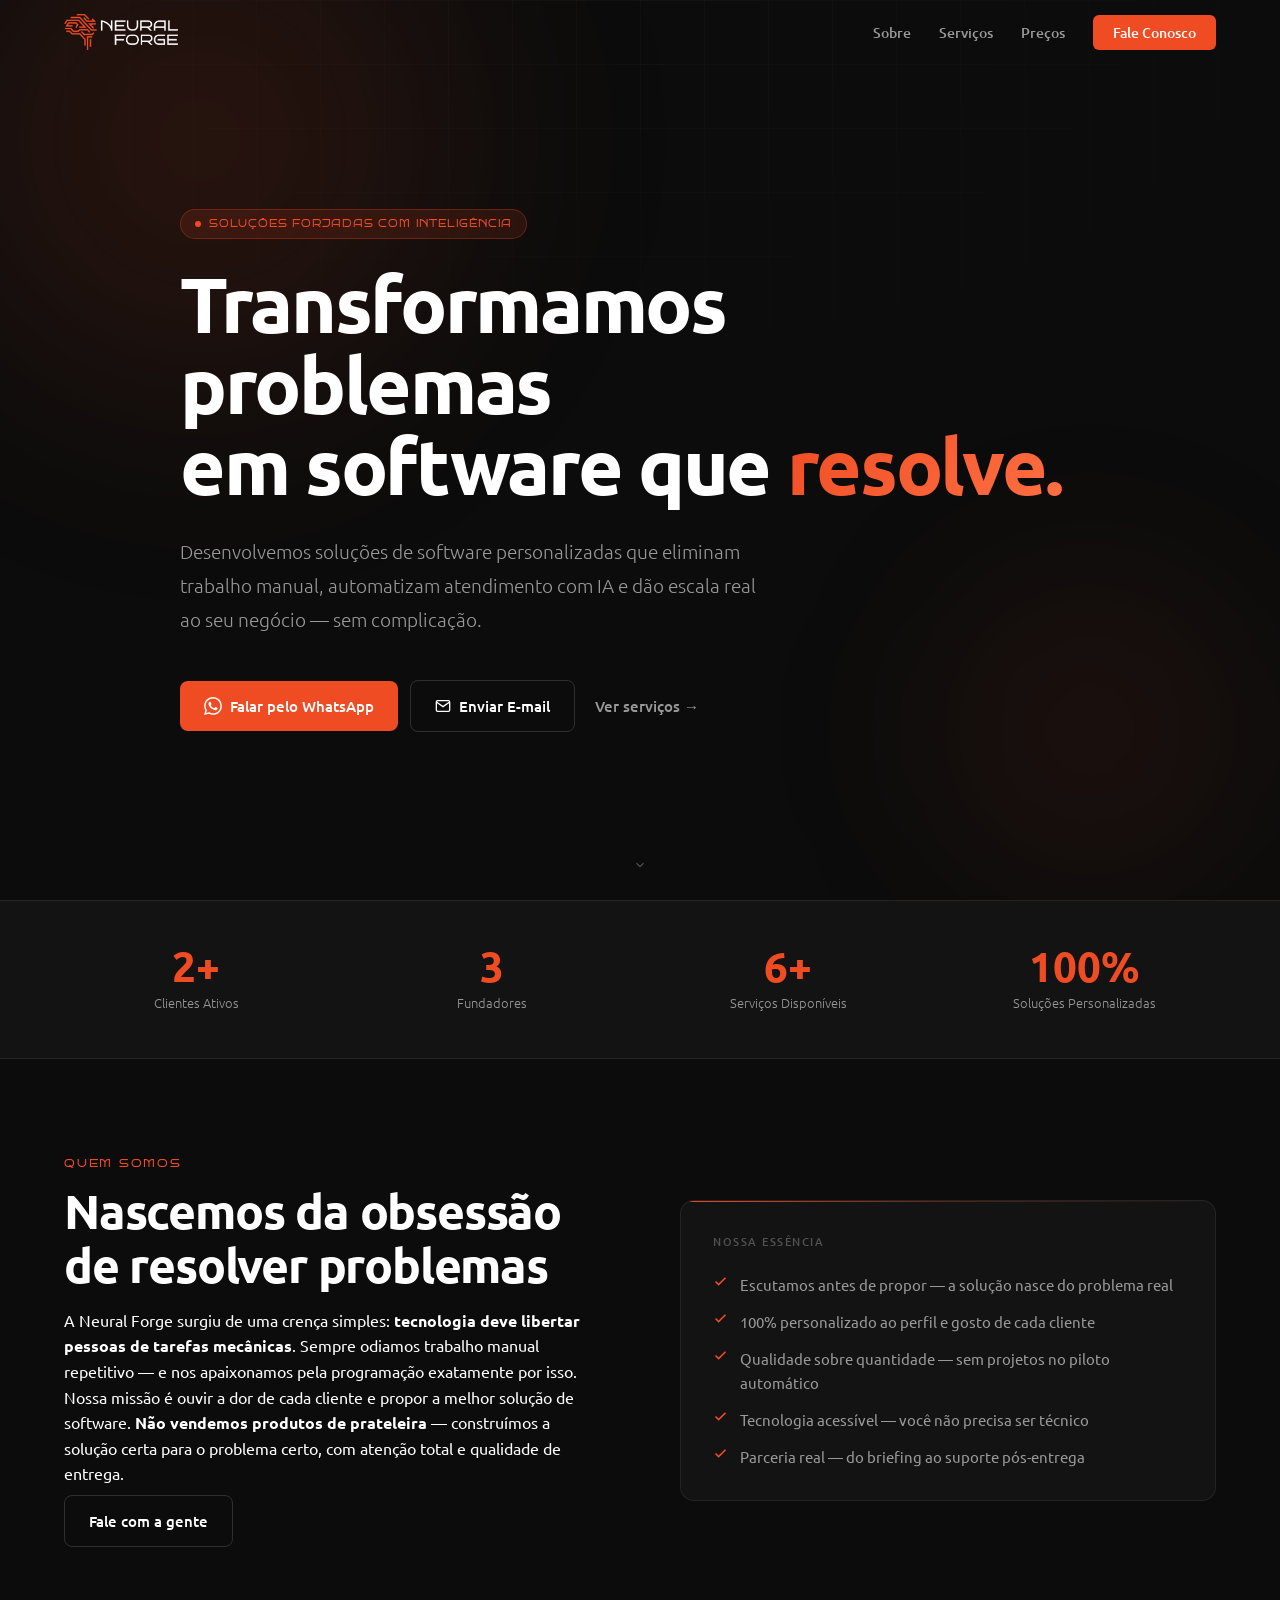
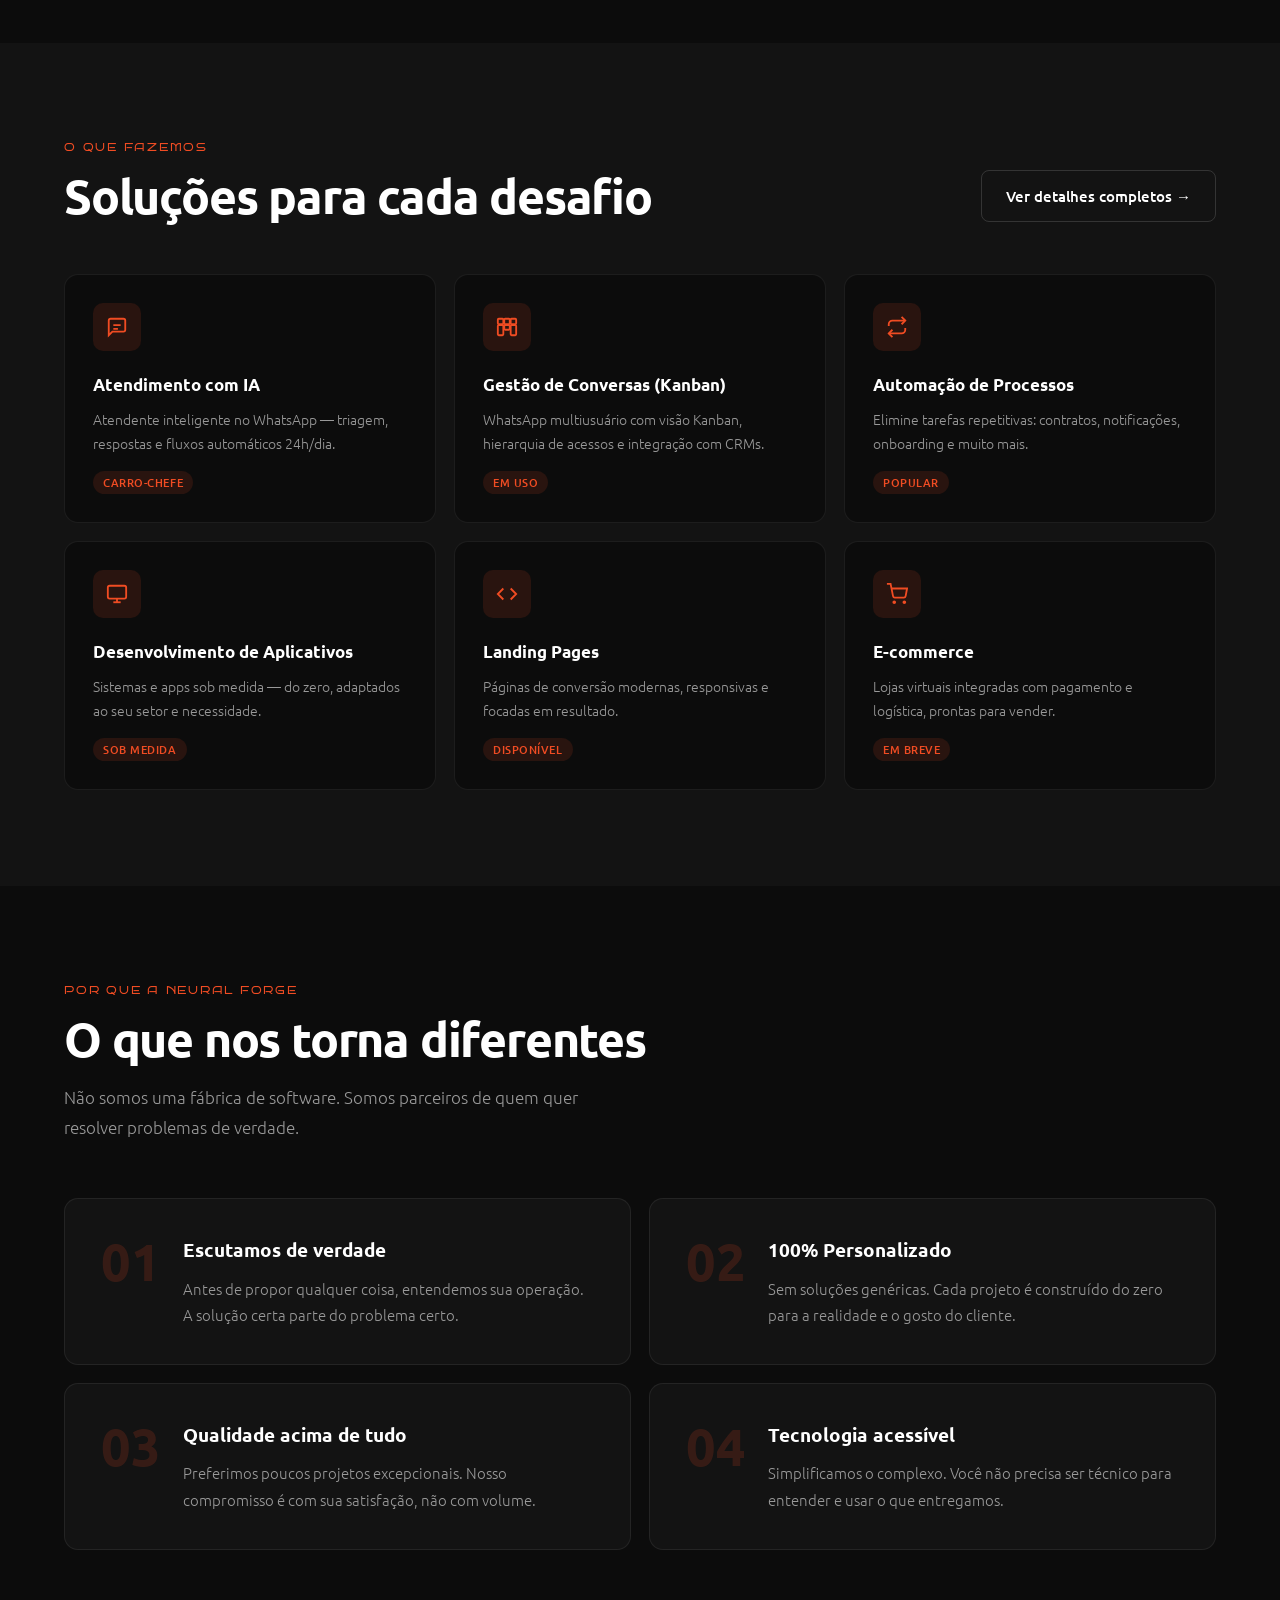
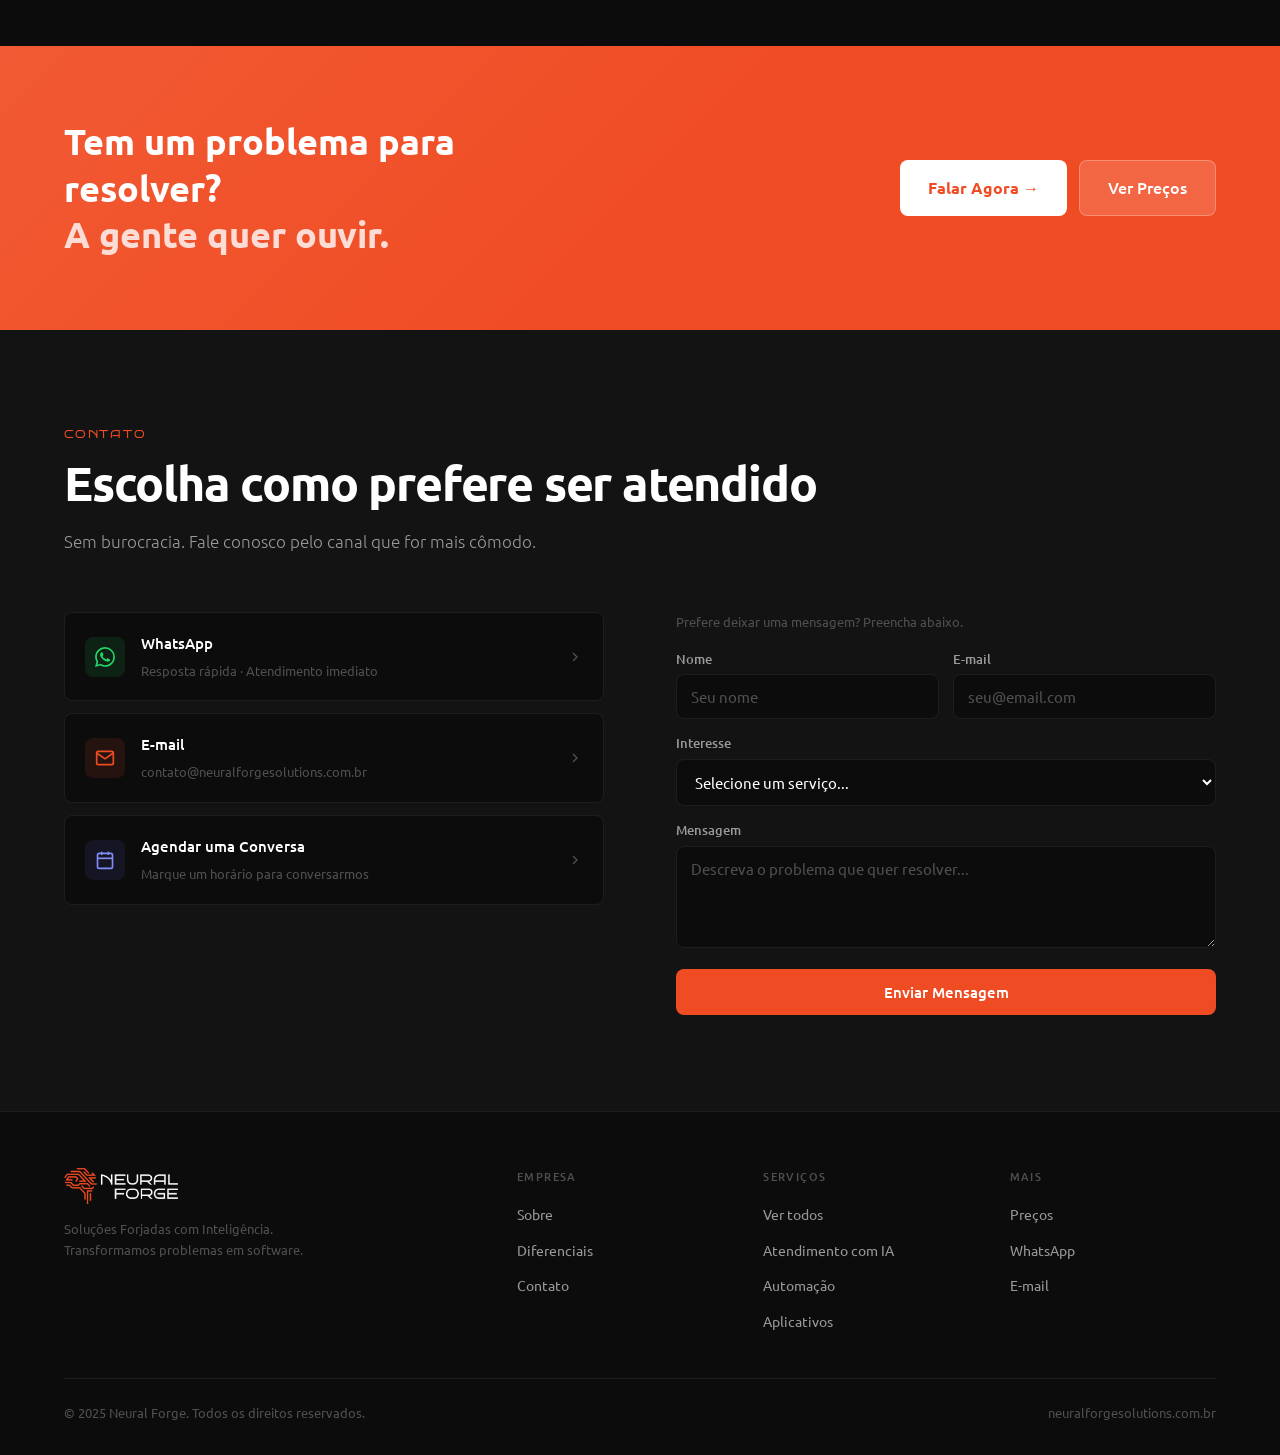
==== index.html @ 7378643d "feat: favicon, WhatsApp e BrunoAce font - Favicon com logo laranja em todas as 3 páginas - Número Wh" ====
<!DOCTYPE html>
<html lang="pt-BR">
<head>
  <meta charset="UTF-8" />
  <meta name="viewport" content="width=device-width, initial-scale=1.0" />
  <title>Neural Forge — Soluções Forjadas com Inteligência</title>
  <meta name="description" content="Automatize processos, implante atendimento com IA e escale seu negócio com soluções de software 100% personalizadas. Neural Forge — Soluções Forjadas com Inteligência." />
  <link rel="icon" type="image/png" href="assets/logos/logo-dark.png" />
  <link rel="stylesheet" href="assets/css/main.css" />
  <style>
    /* ── HERO ─────────────────────────────── */
    .hero { min-height: 100vh; display: flex; align-items: center; position: relative; overflow: hidden; padding: 120px 0 80px; }
    .hero-orb { position: absolute; border-radius: 50%; pointer-events: none; }
    .hero-orb-1 { width: 800px; height: 800px; background: radial-gradient(circle, rgba(240,76,35,.16) 0%, transparent 65%); filter: blur(90px); top: -260px; left: -200px; animation: orb1 24s ease-in-out infinite; }
    .hero-orb-2 { width: 500px; height: 500px; background: radial-gradient(circle, rgba(240,76,35,.10) 0%, transparent 65%); filter: blur(80px); bottom: -80px; right: -60px; animation: orb2 30s ease-in-out infinite; }
    @keyframes orb1 { 0%,100%{transform:translate(0,0)} 40%{transform:translate(80px,60px)} 70%{transform:translate(-40px,80px)} }
    @keyframes orb2 { 0%,100%{transform:translate(0,0)} 35%{transform:translate(-60px,-50px)} 70%{transform:translate(50px,-70px)} }
    .hero-grid { position: absolute; inset: 0; pointer-events: none; background-image: linear-gradient(rgba(255,255,255,.022) 1px,transparent 1px), linear-gradient(90deg,rgba(255,255,255,.022) 1px,transparent 1px); background-size: 64px 64px; mask-image: radial-gradient(ellipse 90% 70% at 50% 0%, black 5%, transparent 70%); -webkit-mask-image: radial-gradient(ellipse 90% 70% at 50% 0%, black 5%, transparent 70%); }
    .hero-content { position: relative; z-index: 2; max-width: 920px; }
    .hero h1 { font-size: clamp(42px, 6.5vw, 78px); font-weight: 700; line-height: 1.04; letter-spacing: -.03em; margin: 24px 0 28px; }
    .hero-sub { font-size: clamp(16px, 1.8vw, 19px); color: var(--text-2); font-weight: 300; max-width: 600px; line-height: 1.8; margin-bottom: 44px; }
    .hero-ctas { display: flex; flex-wrap: wrap; gap: 12px; align-items: center; }
    /* Word rotator */
    .word-rotator { display: inline-block; position: relative; }
    #wordEl { transition: opacity .25s, transform .25s; display: inline; }
    .hero-scroll { position: absolute; bottom: 28px; left: 50%; transform: translateX(-50%); color: var(--text-3); font-size: 10px; letter-spacing: .12em; display: flex; flex-direction: column; align-items: center; gap: 6px; animation: bob 2.5s ease-in-out infinite; }
    @keyframes bob { 0%,100%{transform:translateX(-50%) translateY(0)} 50%{transform:translateX(-50%) translateY(-8px)} }

    /* ── STATS ─────────────────────────────── */
    .stats-bar { border-top: 1px solid var(--border); border-bottom: 1px solid var(--border); padding: 44px 0; background: var(--bg-card); }
    .stats-grid { display: grid; grid-template-columns: repeat(4,1fr); text-align: center; gap: 32px; }
    .stat-val { font-size: 42px; font-weight: 700; color: var(--orange); line-height: 1; }
    .stat-lbl { font-size: 13px; color: var(--text-2); font-weight: 300; margin-top: 6px; }
    @media(max-width:768px){ .stats-grid{ grid-template-columns:repeat(2,1fr); gap:24px; } }

    /* ── ABOUT ─────────────────────────────── */
    .about { padding: 96px 0; background: var(--bg); }
    .about-grid { display: grid; grid-template-columns: 1fr 1fr; gap: 80px; align-items: center; }
    .about-text p { color: var(--text-2); font-weight: 300; line-height: 1.85; margin-bottom: 18px; font-size: 16px; }
    .about-text p strong { color: var(--text); font-weight: 500; }
    .val-card { background: var(--bg-card); border: 1px solid var(--border); border-radius: var(--r); padding: 32px; position: relative; overflow: hidden; }
    .val-card::before { content:''; position:absolute; top:0; left:0; right:0; height:1px; background: linear-gradient(90deg, var(--orange), rgba(240,76,35,.3), transparent); }
    .val-card-lbl { font-size:11px; color:var(--text-3); text-transform:uppercase; letter-spacing:.14em; margin-bottom:22px; font-weight:500; }
    .val-list { list-style:none; display:flex; flex-direction:column; gap:14px; }
    .val-list li { display:flex; align-items:flex-start; gap:12px; font-size:15px; color:var(--text-2); line-height:1.55; }
    .val-check { color:var(--orange); flex-shrink:0; margin-top:1px; }
    @media(max-width:768px){ .about-grid{ grid-template-columns:1fr; gap:44px; } }

    /* ── SERVICES TEASER ───────────────────── */
    .services { padding: 96px 0; background: var(--bg-card); }
    .services-head { display:flex; justify-content:space-between; align-items:flex-end; margin-bottom:52px; flex-wrap:wrap; gap:16px; }
    .services-grid { display: grid; grid-template-columns: repeat(3,1fr); gap: 18px; }
    .s-card { background: var(--bg); border: 1px solid var(--border); border-radius: var(--r); padding: 28px; transition: transform .3s cubic-bezier(.16,1,.3,1), box-shadow .3s, border-color .3s; }
    .s-card:hover { transform: translateY(-5px); box-shadow: 0 0 0 1px var(--orange-border), 0 24px 48px rgba(0,0,0,.5), 0 0 60px var(--orange-glow); border-color: var(--orange-border); }
    .s-icon { width: 48px; height: 48px; border-radius: 10px; background: var(--orange-dim); display: flex; align-items: center; justify-content: center; margin-bottom: 20px; color: var(--orange); }
    .s-card h3 { font-size: 17px; font-weight: 700; margin-bottom: 8px; }
    .s-card p  { font-size: 14px; color: var(--text-2); line-height: 1.72; font-weight: 300; }
    .s-tag { display:inline-block; margin-top:16px; font-size:11px; font-weight:500; color:var(--orange); background:var(--orange-dim); padding:3px 10px; border-radius:100px; letter-spacing:.05em; }
    @media(max-width:1024px){ .services-grid{ grid-template-columns:repeat(2,1fr); } }
    @media(max-width:768px){ .services-grid{ grid-template-columns:1fr; } .services-head{ flex-direction:column; align-items:flex-start; } }

    /* ── DIFERENCIAIS ──────────────────────── */
    .dif { padding: 96px 0; background: var(--bg); }
    .dif-grid { display: grid; grid-template-columns: repeat(2,1fr); gap: 18px; }
    .dif-card { background: var(--bg-card); border: 1px solid var(--border); border-radius: var(--r); padding: 36px; display: flex; gap: 22px; transition: border-color .25s, box-shadow .25s; }
    .dif-card:hover { border-color: var(--orange-border); box-shadow: 0 0 40px var(--orange-glow); }
    .dif-num { font-size: 52px; font-weight: 700; color: rgba(240,76,35,.16); line-height: 1; flex-shrink: 0; min-width: 58px; }
    .dif-body h3 { font-size: 19px; font-weight: 700; margin-bottom: 10px; }
    .dif-body p  { font-size: 15px; color: var(--text-2); font-weight: 300; line-height: 1.75; }
    @media(max-width:768px){ .dif-grid{ grid-template-columns:1fr; } }

    /* ── CONTACT ───────────────────────────── */
    .contact { padding: 96px 0; background: var(--bg-card); }
    .contact-grid { display: grid; grid-template-columns: 1fr 1fr; gap: 72px; }
    .c-opts { display: flex; flex-direction: column; gap: 12px; }
    .c-opt { display:flex; align-items:center; gap:16px; background:var(--bg); border:1px solid var(--border); border-radius:var(--r-sm); padding:18px 20px; text-decoration:none; color:var(--text); transition:border-color .2s, transform .2s, box-shadow .2s; }
    .c-opt:hover { border-color:var(--orange-border); transform:translateX(4px); box-shadow:0 0 24px var(--orange-glow); }
    .c-opt-icon { width:40px; height:40px; border-radius:8px; display:flex; align-items:center; justify-content:center; flex-shrink:0; }
    .c-opt-text { flex:1; }
    .c-opt-text strong { display:block; font-size:15px; font-weight:500; margin-bottom:2px; }
    .c-opt-text span { font-size:13px; color:var(--text-3); }
    .c-opt-arr { color:var(--text-3); transition:color .2s; }
    .c-opt:hover .c-opt-arr { color:var(--orange); }
    .c-form { display:flex; flex-direction:column; gap:14px; }
    .c-form label { font-size:13px; font-weight:500; color:var(--text-2); display:block; margin-bottom:5px; }
    .c-form input,.c-form select,.c-form textarea { width:100%; background:var(--bg); border:1px solid var(--border); border-radius:var(--r-sm); padding:12px 14px; font-family:'Ubuntu',Arial,sans-serif; font-size:15px; color:var(--text); outline:none; transition:border-color .2s; resize:vertical; }
    .c-form input:focus,.c-form select:focus,.c-form textarea:focus { border-color:var(--orange); }
    .c-form input::placeholder,.c-form textarea::placeholder { color:var(--text-3); }
    .c-form select option { background:var(--bg-card); }
    .c-form-row { display:grid; grid-template-columns:1fr 1fr; gap:14px; }
    .form-note { font-size:13px; color:var(--text-3); margin-bottom:16px; }
    @media(max-width:768px){ .contact-grid{ grid-template-columns:1fr; gap:44px; } .c-form-row{ grid-template-columns:1fr; } }
    @media(max-width:520px){ .hero-ctas{ flex-direction:column; align-items:stretch; } .btn{ justify-content:center; } }
  </style>
</head>
<body>

<!-- ── NAVBAR ── -->
<nav class="nav" id="nav">
  <div class="wrap">
    <div class="nav-inner">
      <a href="index.html" class="logo">
        <img src="assets/logos/logo-dark.png" alt="Neural Forge" height="36">
      </a>
      <ul class="nav-links" id="navLinks">
        <li><a href="#sobre">Sobre</a></li>
        <li><a href="#servicos">Serviços</a></li>
        <li><a href="precos.html">Preços</a></li>
        <li><a href="#contato" class="nav-cta">Fale Conosco</a></li>
      </ul>
      <button class="hamburger" id="hamburger" aria-label="Menu">
        <svg width="22" height="22" fill="none" stroke="currentColor" stroke-width="2" stroke-linecap="round"><line x1="3" y1="6" x2="19" y2="6"/><line x1="3" y1="11" x2="19" y2="11"/><line x1="3" y1="16" x2="19" y2="16"/></svg>
      </button>
    </div>
  </div>
</nav>

<!-- ── HERO ── -->
<section class="hero" id="inicio">
  <div class="hero-orb hero-orb-1" aria-hidden="true"></div>
  <div class="hero-orb hero-orb-2" aria-hidden="true"></div>
  <div class="hero-grid" aria-hidden="true"></div>
  <div class="wrap">
    <div class="hero-content">
      <div class="badge fi"><span class="badge-dot"></span>Soluções Forjadas com Inteligência</div>
      <h1 class="fi d1">
        Transformamos problemas<br>
        em software que <span class="grad" id="wordEl">resolve.</span>
      </h1>
      <p class="hero-sub fi d2">
        Desenvolvemos soluções de software personalizadas que eliminam trabalho manual, automatizam atendimento com IA e dão escala real ao seu negócio — sem complicação.
      </p>
      <div class="hero-ctas fi d3">
        <a href="https://wa.me/5571993866628" class="btn btn-primary">
          <svg width="18" height="18" viewBox="0 0 24 24" fill="currentColor" aria-hidden="true"><path d="M17.472 14.382c-.297-.149-1.758-.867-2.03-.967-.273-.099-.471-.148-.67.15-.197.297-.767.966-.94 1.164-.173.199-.347.223-.644.075-.297-.15-1.255-.463-2.39-1.475-.883-.788-1.48-1.761-1.653-2.059-.173-.297-.018-.458.13-.606.134-.133.298-.347.446-.52.149-.174.198-.298.298-.497.099-.198.05-.371-.025-.52-.075-.149-.669-1.612-.916-2.207-.242-.579-.487-.5-.669-.51-.173-.008-.371-.01-.57-.01-.198 0-.52.074-.792.372-.272.297-1.04 1.016-1.04 2.479 0 1.462 1.065 2.875 1.213 3.074.149.198 2.096 3.2 5.077 4.487.709.306 1.262.489 1.694.625.712.227 1.36.195 1.871.118.571-.085 1.758-.719 2.006-1.413.248-.694.248-1.289.173-1.413-.074-.124-.272-.198-.57-.347m-5.421 7.403h-.004a9.87 9.87 0 01-5.031-1.378l-.361-.214-3.741.982.998-3.648-.235-.374a9.86 9.86 0 01-1.51-5.26c.001-5.45 4.436-9.884 9.888-9.884 2.64 0 5.122 1.03 6.988 2.898a9.825 9.825 0 012.893 6.994c-.003 5.45-4.437 9.884-9.885 9.884m8.413-18.297A11.815 11.815 0 0012.05 0C5.495 0 .16 5.335.157 11.892c0 2.096.547 4.142 1.588 5.945L.057 24l6.305-1.654a11.882 11.882 0 005.683 1.448h.005c6.554 0 11.89-5.335 11.893-11.893a11.821 11.821 0 00-3.48-8.413z"/></svg>
          Falar pelo WhatsApp
        </a>
        <a href="mailto:contato@neuralforgesolutions.com.br" class="btn btn-outline">
          <svg width="16" height="16" viewBox="0 0 24 24" fill="none" stroke="currentColor" stroke-width="2"><path d="M4 4h16c1.1 0 2 .9 2 2v12c0 1.1-.9 2-2 2H4c-1.1 0-2-.9-2-2V6c0-1.1.9-2 2-2z"/><polyline points="22,6 12,13 2,6"/></svg>
          Enviar E-mail
        </a>
        <a href="servicos.html" class="btn btn-ghost">Ver serviços →</a>
      </div>
    </div>
  </div>
  <div class="hero-scroll" aria-hidden="true">
    <svg width="14" height="14" fill="none" stroke="currentColor" stroke-width="2" viewBox="0 0 24 24"><polyline points="6 9 12 15 18 9"/></svg>
  </div>
</section>

<!-- ── STATS ── -->
<div class="stats-bar">
  <div class="wrap">
    <div class="stats-grid">
      <div class="fi"><div class="stat-val" data-target="2" data-suffix="+">0+</div><div class="stat-lbl">Clientes Ativos</div></div>
      <div class="fi d1"><div class="stat-val" data-target="3">0</div><div class="stat-lbl">Fundadores</div></div>
      <div class="fi d2"><div class="stat-val" data-target="6" data-suffix="+">0+</div><div class="stat-lbl">Serviços Disponíveis</div></div>
      <div class="fi d3"><div class="stat-val" data-target="100" data-suffix="%">0%</div><div class="stat-lbl">Soluções Personalizadas</div></div>
    </div>
  </div>
</div>

<!-- ── ABOUT ── -->
<section class="about" id="sobre">
  <div class="wrap">
    <div class="about-grid">
      <div class="fi">
        <div class="sec-label">Quem Somos</div>
        <h2 class="sec-title">Nascemos da obsessão<br>de resolver problemas</h2>
        <p>A Neural Forge surgiu de uma crença simples: <strong>tecnologia deve libertar pessoas de tarefas mecânicas</strong>. Sempre odiamos trabalho manual repetitivo — e nos apaixonamos pela programação exatamente por isso.</p>
        <p>Nossa missão é ouvir a dor de cada cliente e propor a melhor solução de software. <strong>Não vendemos produtos de prateleira</strong> — construímos a solução certa para o problema certo, com atenção total e qualidade de entrega.</p>
        <a href="#contato" class="btn btn-outline" style="margin-top:8px;">Fale com a gente</a>
      </div>
      <div class="fi d2">
        <div class="val-card">
          <div class="val-card-lbl">Nossa Essência</div>
          <ul class="val-list">
            <li><svg class="val-check" width="15" height="15" viewBox="0 0 24 24" fill="none" stroke="currentColor" stroke-width="2.5"><polyline points="20 6 9 17 4 12"/></svg>Escutamos antes de propor — a solução nasce do problema real</li>
            <li><svg class="val-check" width="15" height="15" viewBox="0 0 24 24" fill="none" stroke="currentColor" stroke-width="2.5"><polyline points="20 6 9 17 4 12"/></svg>100% personalizado ao perfil e gosto de cada cliente</li>
            <li><svg class="val-check" width="15" height="15" viewBox="0 0 24 24" fill="none" stroke="currentColor" stroke-width="2.5"><polyline points="20 6 9 17 4 12"/></svg>Qualidade sobre quantidade — sem projetos no piloto automático</li>
            <li><svg class="val-check" width="15" height="15" viewBox="0 0 24 24" fill="none" stroke="currentColor" stroke-width="2.5"><polyline points="20 6 9 17 4 12"/></svg>Tecnologia acessível — você não precisa ser técnico</li>
            <li><svg class="val-check" width="15" height="15" viewBox="0 0 24 24" fill="none" stroke="currentColor" stroke-width="2.5"><polyline points="20 6 9 17 4 12"/></svg>Parceria real — do briefing ao suporte pós-entrega</li>
          </ul>
        </div>
      </div>
    </div>
  </div>
</section>

<!-- ── SERVICES TEASER ── -->
<section class="services" id="servicos">
  <div class="wrap">
    <div class="services-head fi">
      <div>
        <div class="sec-label">O Que Fazemos</div>
        <h2 class="sec-title" style="margin-bottom:0">Soluções para cada desafio</h2>
      </div>
      <a href="servicos.html" class="btn btn-outline">Ver detalhes completos →</a>
    </div>
    <div class="services-grid">
      <div class="s-card fi">
        <div class="s-icon"><svg width="22" height="22" viewBox="0 0 24 24" fill="none" stroke="currentColor" stroke-width="2"><path d="M21 15a2 2 0 0 1-2 2H7l-4 4V5a2 2 0 0 1 2-2h14a2 2 0 0 1 2 2z"/><path d="M8 10h8M8 14h5"/></svg></div>
        <h3>Atendimento com IA</h3>
        <p>Atendente inteligente no WhatsApp — triagem, respostas e fluxos automáticos 24h/dia.</p>
        <span class="s-tag">CARRO-CHEFE</span>
      </div>
      <div class="s-card fi d1">
        <div class="s-icon"><svg width="22" height="22" viewBox="0 0 24 24" fill="none" stroke="currentColor" stroke-width="2"><rect x="2" y="3" width="6" height="6" rx="1"/><rect x="9" y="3" width="6" height="6" rx="1"/><rect x="16" y="3" width="6" height="6" rx="1"/><rect x="2" y="10" width="6" height="11" rx="1"/><rect x="9" y="10" width="6" height="5" rx="1"/><rect x="16" y="10" width="6" height="11" rx="1"/></svg></div>
        <h3>Gestão de Conversas (Kanban)</h3>
        <p>WhatsApp multiusuário com visão Kanban, hierarquia de acessos e integração com CRMs.</p>
        <span class="s-tag">EM USO</span>
      </div>
      <div class="s-card fi d2">
        <div class="s-icon"><svg width="22" height="22" viewBox="0 0 24 24" fill="none" stroke="currentColor" stroke-width="2"><polyline points="17 1 21 5 17 9"/><path d="M3 11V9a4 4 0 0 1 4-4h14"/><polyline points="7 23 3 19 7 15"/><path d="M21 13v2a4 4 0 0 1-4 4H3"/></svg></div>
        <h3>Automação de Processos</h3>
        <p>Elimine tarefas repetitivas: contratos, notificações, onboarding e muito mais.</p>
        <span class="s-tag">POPULAR</span>
      </div>
      <div class="s-card fi d3">
        <div class="s-icon"><svg width="22" height="22" viewBox="0 0 24 24" fill="none" stroke="currentColor" stroke-width="2"><rect x="2" y="3" width="20" height="14" rx="2"/><line x1="8" y1="21" x2="16" y2="21"/><line x1="12" y1="17" x2="12" y2="21"/></svg></div>
        <h3>Desenvolvimento de Aplicativos</h3>
        <p>Sistemas e apps sob medida — do zero, adaptados ao seu setor e necessidade.</p>
        <span class="s-tag">SOB MEDIDA</span>
      </div>
      <div class="s-card fi d4">
        <div class="s-icon"><svg width="22" height="22" viewBox="0 0 24 24" fill="none" stroke="currentColor" stroke-width="2"><polyline points="16 18 22 12 16 6"/><polyline points="8 6 2 12 8 18"/></svg></div>
        <h3>Landing Pages</h3>
        <p>Páginas de conversão modernas, responsivas e focadas em resultado.</p>
        <span class="s-tag">DISPONÍVEL</span>
      </div>
      <div class="s-card fi d5">
        <div class="s-icon"><svg width="22" height="22" viewBox="0 0 24 24" fill="none" stroke="currentColor" stroke-width="2"><circle cx="9" cy="21" r="1"/><circle cx="20" cy="21" r="1"/><path d="M1 1h4l2.68 13.39a2 2 0 0 0 2 1.61h9.72a2 2 0 0 0 2-1.61L23 6H6"/></svg></div>
        <h3>E-commerce</h3>
        <p>Lojas virtuais integradas com pagamento e logística, prontas para vender.</p>
        <span class="s-tag">EM BREVE</span>
      </div>
    </div>
  </div>
</section>

<!-- ── DIFERENCIAIS ── -->
<section class="dif" id="diferenciais">
  <div class="wrap">
    <div class="sec-head">
      <div class="sec-label fi">Por Que a Neural Forge</div>
      <h2 class="sec-title fi d1">O que nos torna diferentes</h2>
      <p class="sec-sub fi d2">Não somos uma fábrica de software. Somos parceiros de quem quer resolver problemas de verdade.</p>
    </div>
    <div class="dif-grid">
      <div class="dif-card fi"><div class="dif-num">01</div><div class="dif-body"><h3>Escutamos de verdade</h3><p>Antes de propor qualquer coisa, entendemos sua operação. A solução certa parte do problema certo.</p></div></div>
      <div class="dif-card fi d1"><div class="dif-num">02</div><div class="dif-body"><h3>100% Personalizado</h3><p>Sem soluções genéricas. Cada projeto é construído do zero para a realidade e o gosto do cliente.</p></div></div>
      <div class="dif-card fi d2"><div class="dif-num">03</div><div class="dif-body"><h3>Qualidade acima de tudo</h3><p>Preferimos poucos projetos excepcionais. Nosso compromisso é com sua satisfação, não com volume.</p></div></div>
      <div class="dif-card fi d3"><div class="dif-num">04</div><div class="dif-body"><h3>Tecnologia acessível</h3><p>Simplificamos o complexo. Você não precisa ser técnico para entender e usar o que entregamos.</p></div></div>
    </div>
  </div>
</section>

<!-- ── CTA BAND ── -->
<div class="cta-band">
  <div class="wrap">
    <div class="cta-band-inner">
      <h2>Tem um problema para resolver?<br><em>A gente quer ouvir.</em></h2>
      <div class="btns">
        <a href="https://wa.me/5571993866628" class="btn btn-white" style="font-size:16px;padding:14px 28px;">Falar Agora →</a>
        <a href="precos.html" class="btn" style="background:rgba(255,255,255,.15);color:#fff;font-size:16px;padding:14px 28px;border:1px solid rgba(255,255,255,.25);">Ver Preços</a>
      </div>
    </div>
  </div>
</div>

<!-- ── CONTACT ── -->
<section class="contact" id="contato">
  <div class="wrap">
    <div class="sec-head">
      <div class="sec-label fi">Contato</div>
      <h2 class="sec-title fi d1">Escolha como prefere ser atendido</h2>
      <p class="sec-sub fi d2">Sem burocracia. Fale conosco pelo canal que for mais cômodo.</p>
    </div>
    <div class="contact-grid">
      <div class="c-opts fi">
        <a href="https://wa.me/5571993866628" class="c-opt">
          <div class="c-opt-icon" style="background:rgba(37,211,102,.1)"><svg width="20" height="20" viewBox="0 0 24 24" fill="#25D366"><path d="M17.472 14.382c-.297-.149-1.758-.867-2.03-.967-.273-.099-.471-.148-.67.15-.197.297-.767.966-.94 1.164-.173.199-.347.223-.644.075-.297-.15-1.255-.463-2.39-1.475-.883-.788-1.48-1.761-1.653-2.059-.173-.297-.018-.458.13-.606.134-.133.298-.347.446-.52.149-.174.198-.298.298-.497.099-.198.05-.371-.025-.52-.075-.149-.669-1.612-.916-2.207-.242-.579-.487-.5-.669-.51-.173-.008-.371-.01-.57-.01-.198 0-.52.074-.792.372-.272.297-1.04 1.016-1.04 2.479 0 1.462 1.065 2.875 1.213 3.074.149.198 2.096 3.2 5.077 4.487.709.306 1.262.489 1.694.625.712.227 1.36.195 1.871.118.571-.085 1.758-.719 2.006-1.413.248-.694.248-1.289.173-1.413-.074-.124-.272-.198-.57-.347m-5.421 7.403h-.004a9.87 9.87 0 01-5.031-1.378l-.361-.214-3.741.982.998-3.648-.235-.374a9.86 9.86 0 01-1.51-5.26c.001-5.45 4.436-9.884 9.888-9.884 2.64 0 5.122 1.03 6.988 2.898a9.825 9.825 0 012.893 6.994c-.003 5.45-4.437 9.884-9.885 9.884m8.413-18.297A11.815 11.815 0 0012.05 0C5.495 0 .16 5.335.157 11.892c0 2.096.547 4.142 1.588 5.945L.057 24l6.305-1.654a11.882 11.882 0 005.683 1.448h.005c6.554 0 11.89-5.335 11.893-11.893a11.821 11.821 0 00-3.48-8.413z"/></svg></div>
          <div class="c-opt-text"><strong>WhatsApp</strong><span>Resposta rápida · Atendimento imediato</span></div>
          <svg class="c-opt-arr" width="16" height="16" viewBox="0 0 24 24" fill="none" stroke="currentColor" stroke-width="2"><polyline points="9 18 15 12 9 6"/></svg>
        </a>
        <a href="mailto:contato@neuralforgesolutions.com.br" class="c-opt">
          <div class="c-opt-icon" style="background:rgba(240,76,35,.1)"><svg width="20" height="20" viewBox="0 0 24 24" fill="none" stroke="#F04C23" stroke-width="2"><path d="M4 4h16c1.1 0 2 .9 2 2v12c0 1.1-.9 2-2 2H4c-1.1 0-2-.9-2-2V6c0-1.1.9-2 2-2z"/><polyline points="22,6 12,13 2,6"/></svg></div>
          <div class="c-opt-text"><strong>E-mail</strong><span>contato@neuralforgesolutions.com.br</span></div>
          <svg class="c-opt-arr" width="16" height="16" viewBox="0 0 24 24" fill="none" stroke="currentColor" stroke-width="2"><polyline points="9 18 15 12 9 6"/></svg>
        </a>
        <a href="https://wa.me/5571993866628?text=Olá%2C%20gostaria%20de%20agendar%20uma%20conversa%20com%20a%20Neural%20Forge" class="c-opt">
          <div class="c-opt-icon" style="background:rgba(99,102,241,.1)"><svg width="20" height="20" viewBox="0 0 24 24" fill="none" stroke="#818CF8" stroke-width="2"><rect x="3" y="4" width="18" height="18" rx="2"/><line x1="16" y1="2" x2="16" y2="6"/><line x1="8" y1="2" x2="8" y2="6"/><line x1="3" y1="10" x2="21" y2="10"/></svg></div>
          <div class="c-opt-text"><strong>Agendar uma Conversa</strong><span>Marque um horário para conversarmos</span></div>
          <svg class="c-opt-arr" width="16" height="16" viewBox="0 0 24 24" fill="none" stroke="currentColor" stroke-width="2"><polyline points="9 18 15 12 9 6"/></svg>
        </a>
      </div>
      <div class="fi d2">
        <p class="form-note">Prefere deixar uma mensagem? Preencha abaixo.</p>
        <form class="c-form" id="contactForm">
          <div class="c-form-row">
            <div><label for="fn">Nome</label><input type="text" id="fn" placeholder="Seu nome" required></div>
            <div><label for="fe">E-mail</label><input type="email" id="fe" placeholder="seu@email.com" required></div>
          </div>
          <div><label for="fs">Interesse</label>
            <select id="fs">
              <option value="">Selecione um serviço...</option>
              <option>Atendimento com IA</option><option>Gestão de Conversas (Kanban)</option>
              <option>Automação de Processos</option><option>Desenvolvimento de Aplicativo</option>
              <option>Landing Page</option><option>E-commerce</option>
              <option>Não sei ainda — quero conversar</option>
            </select>
          </div>
          <div><label for="fm">Mensagem</label><textarea id="fm" rows="4" placeholder="Descreva o problema que quer resolver..."></textarea></div>
          <button type="submit" class="btn btn-primary" id="formBtn" style="width:100%;justify-content:center;">Enviar Mensagem</button>
        </form>
      </div>
    </div>
  </div>
</section>

<!-- ── FOOTER ── -->
<footer class="footer">
  <div class="wrap">
    <div class="footer-grid">
      <div class="footer-brand">
        <a href="index.html" class="logo"><img src="assets/logos/logo-dark.png" alt="Neural Forge" height="30"></a>
        <p>Soluções Forjadas com Inteligência.<br>Transformamos problemas em software.</p>
      </div>
      <div class="footer-col"><h4>Empresa</h4><ul><li><a href="#sobre">Sobre</a></li><li><a href="#diferenciais">Diferenciais</a></li><li><a href="#contato">Contato</a></li></ul></div>
      <div class="footer-col"><h4>Serviços</h4><ul><li><a href="servicos.html">Ver todos</a></li><li><a href="servicos.html#ia">Atendimento com IA</a></li><li><a href="servicos.html#automacao">Automação</a></li><li><a href="servicos.html#apps">Aplicativos</a></li></ul></div>
      <div class="footer-col"><h4>Mais</h4><ul><li><a href="precos.html">Preços</a></li><li><a href="https://wa.me/5571993866628">WhatsApp</a></li><li><a href="mailto:contato@neuralforgesolutions.com.br">E-mail</a></li></ul></div>
    </div>
    <div class="footer-bottom">
      <p>© 2025 Neural Forge. Todos os direitos reservados.</p>
      <p>neuralforgesolutions.com.br</p>
    </div>
  </div>
</footer>

<script>
  // Navbar scroll
  const nav = document.getElementById('nav');
  window.addEventListener('scroll', () => nav.classList.toggle('scrolled', scrollY > 40), {passive:true});

  // Mobile menu
  document.getElementById('hamburger').addEventListener('click', () => document.getElementById('navLinks').classList.toggle('open'));
  document.querySelectorAll('.nav-links a').forEach(a => a.addEventListener('click', () => document.getElementById('navLinks').classList.remove('open')));

  // Fade-in
  const io = new IntersectionObserver(entries => entries.forEach(e => e.isIntersecting && e.target.classList.add('in')), {threshold:0.08});
  document.querySelectorAll('.fi').forEach(el => io.observe(el));

  // Animated counters
  function countUp(el) {
    const target = +el.dataset.target, suffix = el.dataset.suffix||'', prefix = el.dataset.prefix||'';
    let start = null;
    requestAnimationFrame(function step(ts) {
      if (!start) start = ts;
      const p = Math.min((ts - start) / 1200, 1);
      const e = 1 - Math.pow(1 - p, 3);
      el.textContent = prefix + Math.round(e * target) + suffix;
      if (p < 1) requestAnimationFrame(step);
    });
  }
  const cio = new IntersectionObserver(entries => entries.forEach(e => { if (e.isIntersecting) { countUp(e.target); cio.unobserve(e.target); } }), {threshold:.5});
  document.querySelectorAll('.stat-val[data-target]').forEach(el => cio.observe(el));

  // Word rotator
  const words = ['resolve.','automatiza.','escala.'];
  let wi = 0;
  const wordEl = document.getElementById('wordEl');
  setInterval(() => {
    wordEl.style.opacity = '0';
    wordEl.style.transform = 'translateY(-8px)';
    setTimeout(() => {
      wi = (wi + 1) % words.length;
      wordEl.textContent = words[wi];
      wordEl.style.opacity = '1';
      wordEl.style.transform = 'translateY(0)';
    }, 280);
  }, 3000);
  wordEl.style.transition = 'opacity .28s ease, transform .28s ease';

  // Contact form
  document.getElementById('contactForm').addEventListener('submit', function(e) {
    e.preventDefault();
    const n = document.getElementById('fn').value.trim(), em = document.getElementById('fe').value.trim();
    const s = document.getElementById('fs').value, m = document.getElementById('fm').value.trim();
    if (!n || !em) { alert('Preencha nome e e-mail.'); return; }
    const sub = encodeURIComponent(`[Neural Forge] Contato de ${n}`);
    const body = encodeURIComponent(`Nome: ${n}\nE-mail: ${em}\nServiço: ${s||'—'}\n\nMensagem:\n${m||'—'}`);
    window.location.href = `mailto:contato@neuralforgesolutions.com.br?subject=${sub}&body=${body}`;
    const btn = document.getElementById('formBtn');
    btn.textContent = 'Mensagem enviada!'; btn.style.background = '#22c55e';
    setTimeout(() => { btn.textContent = 'Enviar Mensagem'; btn.style.background = ''; this.reset(); }, 3500);
  });
</script>
</body>
</html>
---- assets/css/main.css ----
/* ═══════════════════════════════════════════════════
   NEURAL FORGE — Shared Stylesheet
   Fonts · Variables · Reset · Layout · Components
═══════════════════════════════════════════════════ */

/* ── Fonts ── */
@font-face { font-family:'BrunoAce'; src:url('../fonts/BrunoAce-Regular.ttf') format('truetype'); font-weight:400; font-display:swap; }
@font-face { font-family:'Ubuntu'; src:url('../fonts/Ubuntu-Light.ttf') format('truetype'); font-weight:300; font-display:swap; }
@font-face { font-family:'Ubuntu'; src:url('../fonts/Ubuntu-Regular.ttf') format('truetype'); font-weight:400; font-display:swap; }
@font-face { font-family:'Ubuntu'; src:url('../fonts/Ubuntu-Medium.ttf') format('truetype'); font-weight:500; font-display:swap; }
@font-face { font-family:'Ubuntu'; src:url('../fonts/Ubuntu-Bold.ttf') format('truetype'); font-weight:700; font-display:swap; }

/* ── Tokens ── */
:root {
  --orange:        #F04C23;
  --orange-dark:   #C93D1A;
  --orange-dim:    rgba(240,76,35,.12);
  --orange-glow:   rgba(240,76,35,.07);
  --orange-border: rgba(240,76,35,.28);
  --bg:            #0C0C0C;
  --bg-card:       #131313;
  --bg-raised:     #1A1A1A;
  --border:        rgba(255,255,255,.07);
  --text:          #FFFFFF;
  --text-2:        #999999;
  --text-3:        #505050;
  --r:             14px;
  --r-sm:          8px;
}

/* ── Reset ── */
*, *::before, *::after { box-sizing: border-box; margin: 0; padding: 0; }
html  { scroll-behavior: smooth; }
body  { font-family: 'Ubuntu', Arial, sans-serif; background: var(--bg); color: var(--text); overflow-x: hidden; line-height: 1.6; -webkit-font-smoothing: antialiased; }
img   { max-width: 100%; display: block; }
a     { color: inherit; }

/* ── Layout ── */
.wrap  { max-width: 1200px; margin: 0 auto; padding: 0 24px; }
.flex-between { display: flex; align-items: center; justify-content: space-between; }

/* ── Typography ── */
.sec-label  { font-family: 'BrunoAce', 'Ubuntu', sans-serif; font-size: 11px; font-weight: 400; color: var(--orange); text-transform: uppercase; letter-spacing: .16em; margin-bottom: 12px; }
.sec-title  { font-size: clamp(28px, 4vw, 48px); font-weight: 700; line-height: 1.12; letter-spacing: -.025em; margin-bottom: 16px; }
.sec-sub    { font-size: 17px; color: var(--text-2); font-weight: 300; max-width: 540px; line-height: 1.78; }
.sec-head   { margin-bottom: 56px; }
.grad       { background: linear-gradient(135deg, #F04C23, #FF7043); -webkit-background-clip: text; -webkit-text-fill-color: transparent; background-clip: text; }

/* ── Buttons ── */
.btn {
  display: inline-flex; align-items: center; gap: 8px;
  padding: 13px 24px; border-radius: var(--r-sm);
  font-family: 'Ubuntu', Arial, sans-serif; font-size: 15px; font-weight: 500;
  text-decoration: none; cursor: pointer; transition: all .25s; border: none;
  white-space: nowrap;
}
.btn-primary { background: var(--orange); color: #fff; }
.btn-primary:hover { background: var(--orange-dark); transform: translateY(-2px); box-shadow: 0 8px 28px rgba(240,76,35,.4); }
.btn-outline { background: transparent; color: var(--text); border: 1px solid rgba(255,255,255,.14); }
.btn-outline:hover { background: var(--bg-raised); border-color: rgba(255,255,255,.28); }
.btn-ghost  { background: transparent; color: var(--text-2); padding: 13px 8px; }
.btn-ghost:hover { color: var(--text); }
.btn-white  { background: #fff; color: var(--orange); font-weight: 700; }
.btn-white:hover { background: rgba(255,255,255,.9); transform: translateY(-2px); box-shadow: 0 8px 24px rgba(0,0,0,.25); }
.btn-sm     { padding: 9px 18px; font-size: 13px; }
.btn svg    { flex-shrink: 0; }

/* ── Badge ── */
.badge {
  display: inline-flex; align-items: center; gap: 8px;
  background: var(--orange-dim); border: 1px solid var(--orange-border);
  padding: 6px 14px; border-radius: 100px;
  font-family: 'BrunoAce', 'Ubuntu', sans-serif;
  font-size: 10px; font-weight: 400; color: var(--orange);
  letter-spacing: .08em; text-transform: uppercase;
}
.badge-dot { width: 6px; height: 6px; background: var(--orange); border-radius: 50%; flex-shrink: 0; animation: pulse-dot 2s ease-in-out infinite; }
@keyframes pulse-dot { 0%,100%{opacity:1;transform:scale(1)} 50%{opacity:.5;transform:scale(1.5)} }

/* ── Fade-in ── */
.fi { opacity: 0; transform: translateY(22px); transition: opacity .7s cubic-bezier(.16,1,.3,1), transform .7s cubic-bezier(.16,1,.3,1); }
.fi.in { opacity: 1; transform: none; }
.d1{transition-delay:.08s} .d2{transition-delay:.16s} .d3{transition-delay:.24s}
.d4{transition-delay:.32s} .d5{transition-delay:.40s} .d6{transition-delay:.48s}

/* ── Navbar ── */
.nav {
  position: fixed; top: 0; left: 0; right: 0; z-index: 100;
  padding: 14px 0; transition: background .3s, border-color .3s;
  border-bottom: 1px solid transparent;
}
.nav.scrolled { background: rgba(12,12,12,.93); backdrop-filter: blur(24px); -webkit-backdrop-filter: blur(24px); border-color: var(--border); }
.nav-inner { display: flex; align-items: center; justify-content: space-between; }
.logo { display: flex; align-items: center; text-decoration: none; }
.logo img { height: 36px; width: auto; }
.nav-links { display: flex; align-items: center; gap: 28px; list-style: none; }
.nav-links a { color: var(--text-2); text-decoration: none; font-size: 14px; font-weight: 500; transition: color .2s; }
.nav-links a:hover { color: var(--text); }
.nav-links .active { color: var(--text); }
.nav-cta { background: var(--orange) !important; color: #fff !important; padding: 8px 20px; border-radius: 6px; transition: background .2s !important; font-size: 14px; }
.nav-cta:hover { background: var(--orange-dark) !important; }
.hamburger { display: none; background: none; border: none; color: var(--text); cursor: pointer; padding: 4px; }

/* ── Page hero (subpages) ── */
.page-hero { padding: 140px 0 72px; border-bottom: 1px solid var(--border); background: var(--bg); position: relative; overflow: hidden; }
.page-hero::before { content: ''; position: absolute; inset: 0; background: radial-gradient(ellipse 60% 80% at 50% 0%, rgba(240,76,35,.09) 0%, transparent 65%); pointer-events: none; }
.page-hero .back-link { display: inline-flex; align-items: center; gap: 6px; color: var(--text-3); font-size: 13px; text-decoration: none; margin-bottom: 24px; transition: color .2s; }
.page-hero .back-link:hover { color: var(--text-2); }
.page-hero h1 { font-size: clamp(34px, 5vw, 58px); font-weight: 700; line-height: 1.1; letter-spacing: -.03em; margin-bottom: 16px; }
.page-hero p { font-size: 18px; color: var(--text-2); font-weight: 300; max-width: 560px; line-height: 1.75; }

/* ── CTA Band ── */
.cta-band { background: var(--orange); padding: 72px 0; position: relative; overflow: hidden; }
.cta-band::before { content: ''; position: absolute; inset: 0; background: linear-gradient(135deg, rgba(255,255,255,.08), transparent 55%); pointer-events: none; }
.cta-band-inner { display: flex; align-items: center; justify-content: space-between; gap: 40px; position: relative; }
.cta-band h2 { font-size: clamp(22px, 3vw, 36px); color: #fff; line-height: 1.3; max-width: 480px; }
.cta-band h2 em { font-style: normal; opacity: .8; }
.cta-band .btns { display: flex; gap: 12px; flex-wrap: wrap; }

/* ── Footer ── */
.footer { background: var(--bg); border-top: 1px solid var(--border); padding: 56px 0 32px; }
.footer-grid { display: grid; grid-template-columns: 2fr 1fr 1fr 1fr; gap: 40px; margin-bottom: 44px; }
.footer-brand p { font-size: 13px; color: var(--text-3); margin-top: 14px; line-height: 1.65; max-width: 240px; }
.footer-col h4 { font-size: 11px; text-transform: uppercase; letter-spacing: .13em; color: var(--text-3); margin-bottom: 16px; font-weight: 500; }
.footer-col ul { list-style: none; display: flex; flex-direction: column; gap: 10px; }
.footer-col a { font-size: 14px; color: var(--text-2); text-decoration: none; transition: color .2s; }
.footer-col a:hover { color: var(--text); }
.footer-bottom { border-top: 1px solid var(--border); padding-top: 24px; display: flex; justify-content: space-between; align-items: center; gap: 16px; flex-wrap: wrap; }
.footer-bottom p { font-size: 13px; color: var(--text-3); }

/* ── Responsive ── */
@media(max-width:1024px) { .footer-grid { grid-template-columns: 1fr 1fr; } }
@media(max-width:768px) {
  .hamburger { display: block; }
  .nav-links { display: none; position: absolute; top: 100%; left: 0; right: 0; background: rgba(12,12,12,.98); border-bottom: 1px solid var(--border); flex-direction: column; align-items: flex-start; padding: 20px 24px; gap: 16px; }
  .nav-links.open { display: flex; }
  .cta-band-inner { flex-direction: column; text-align: center; }
  .cta-band-inner .btns { justify-content: center; }
}
@media(max-width:520px) {
  .footer-grid { grid-template-columns: 1fr; }
  .footer-bottom { flex-direction: column; text-align: center; }
}
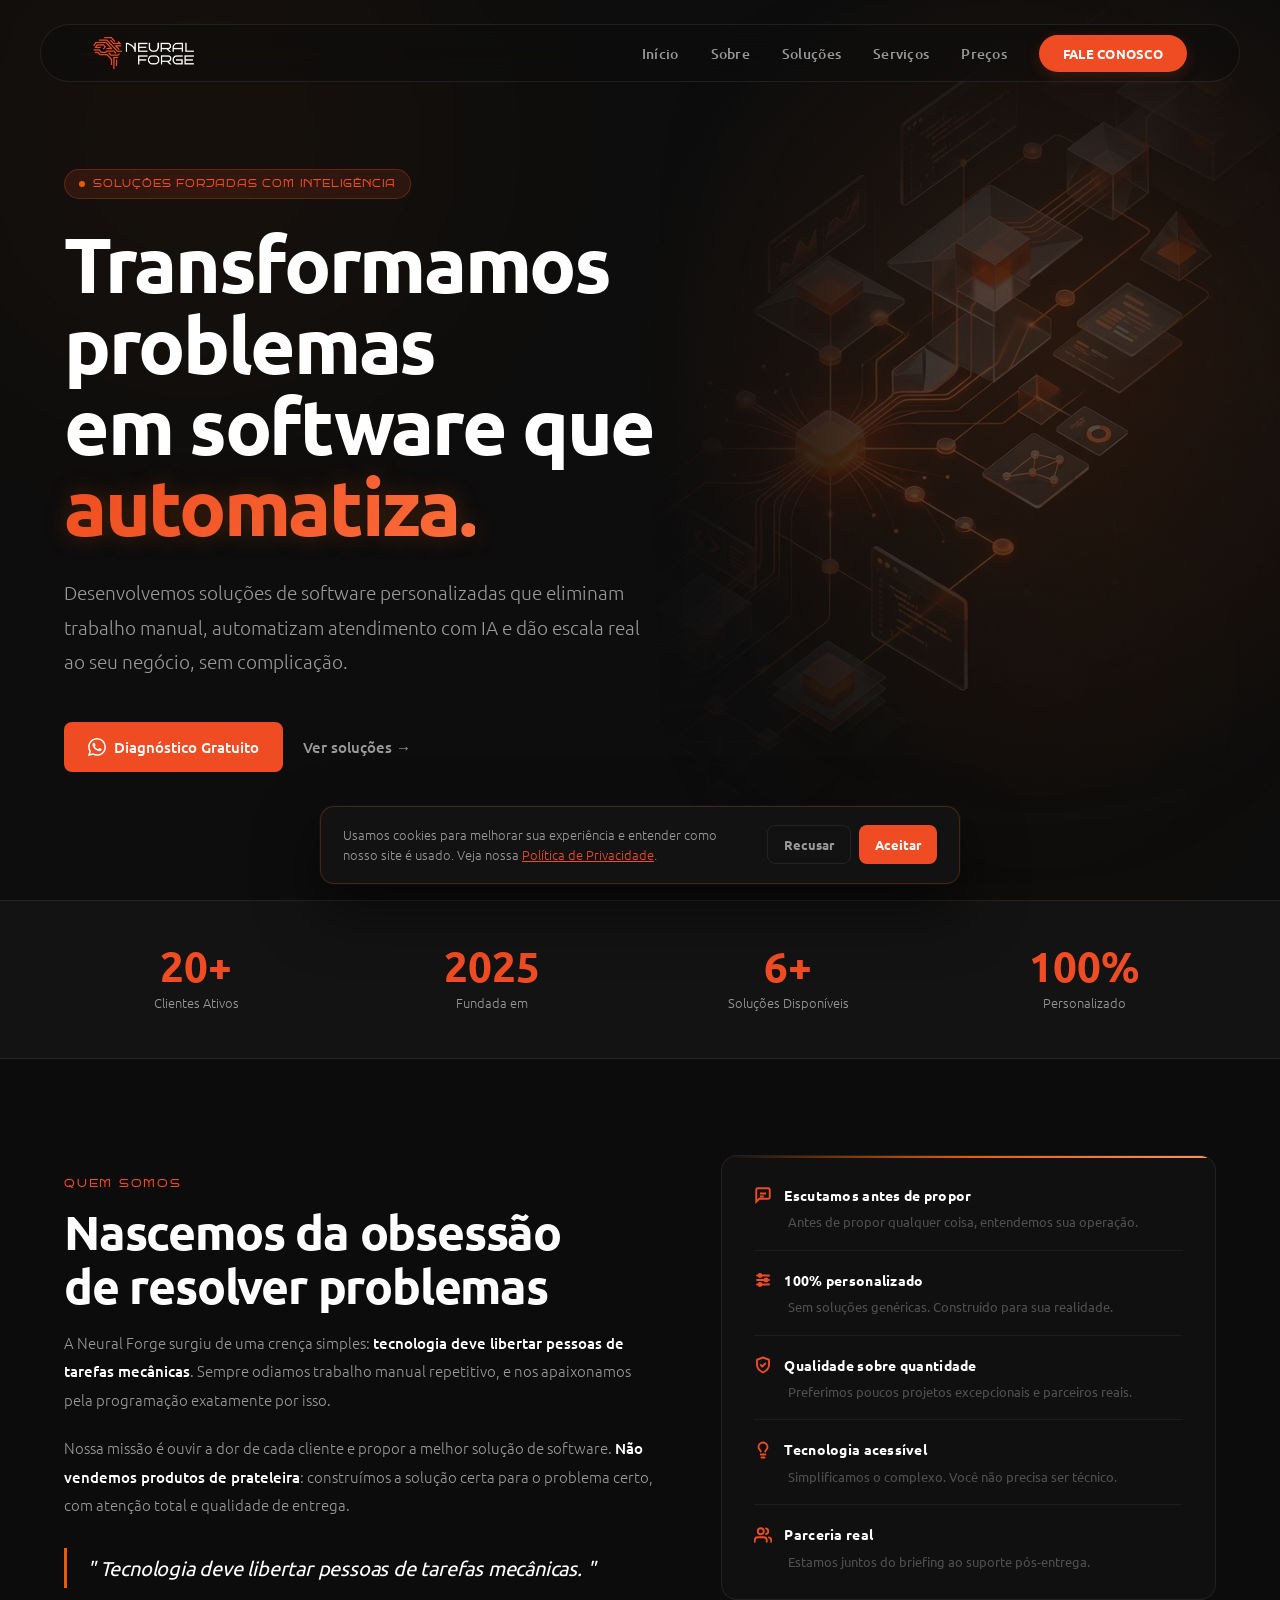
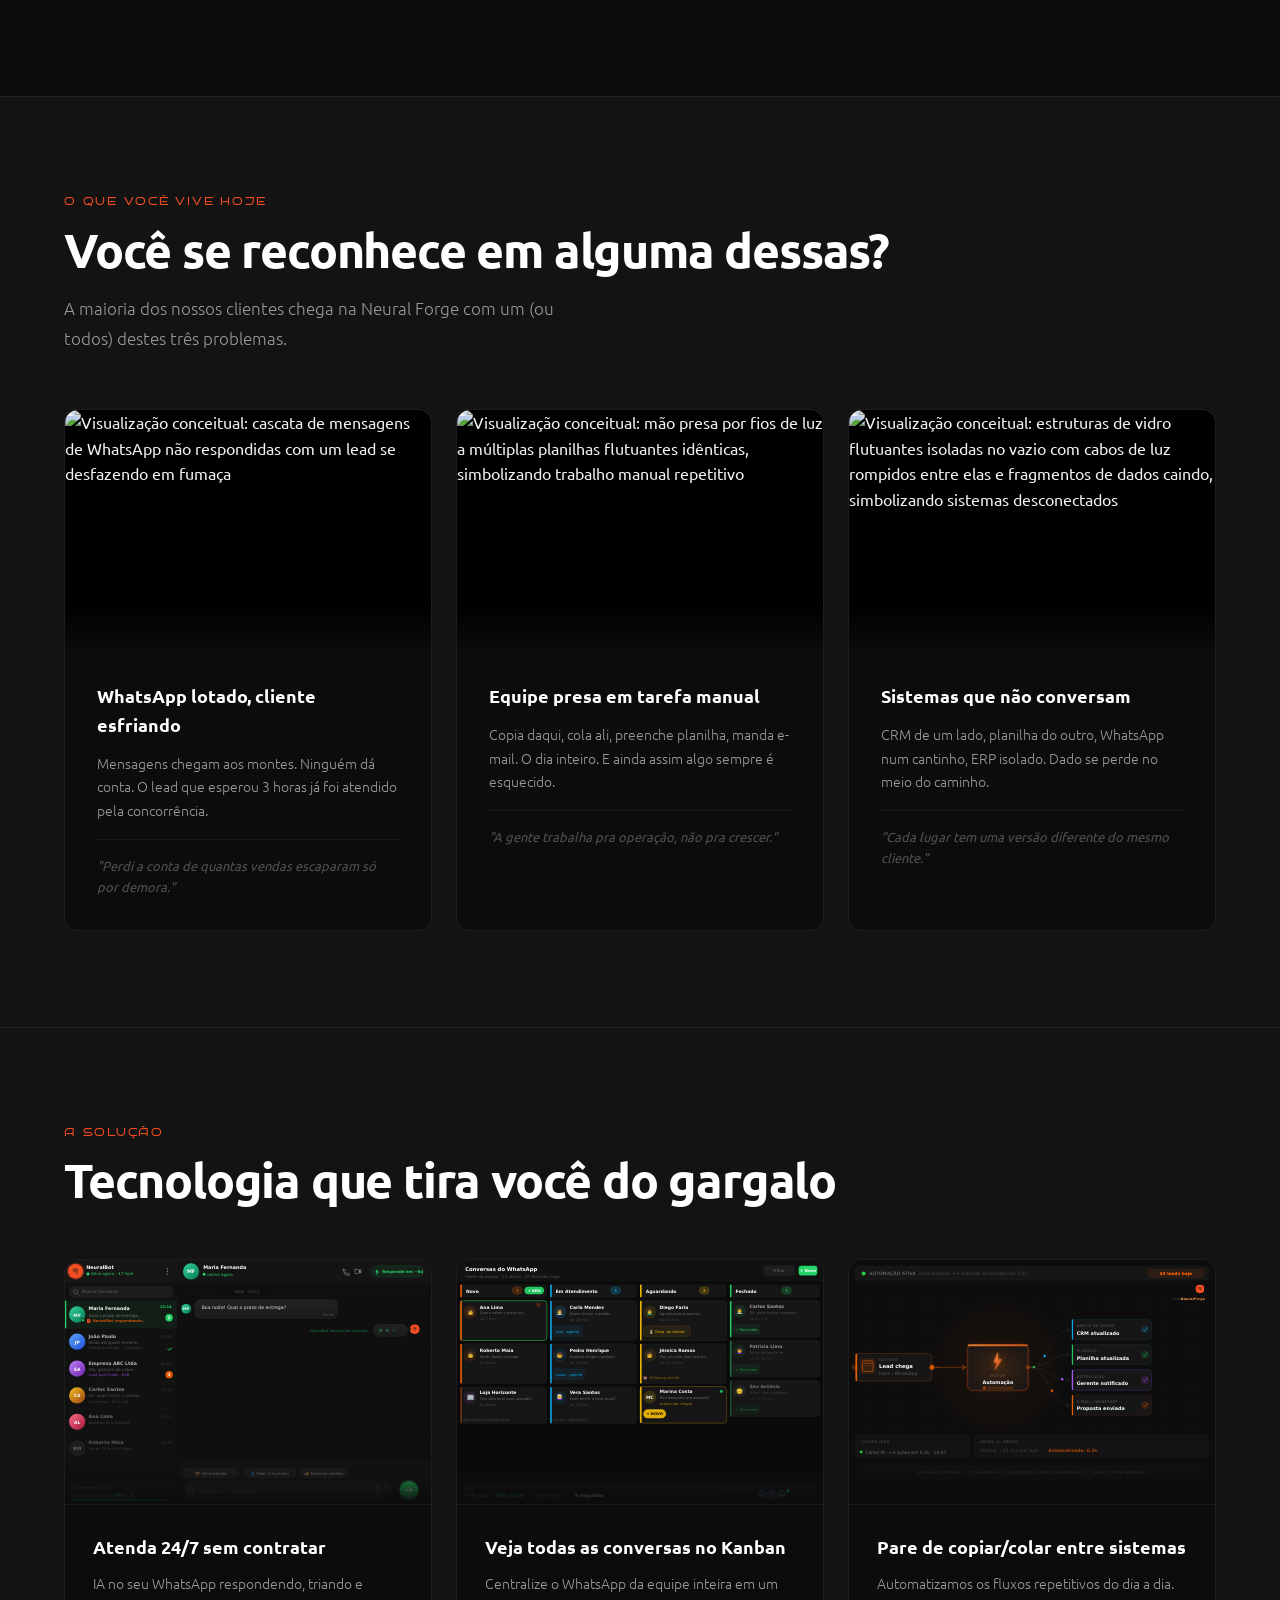
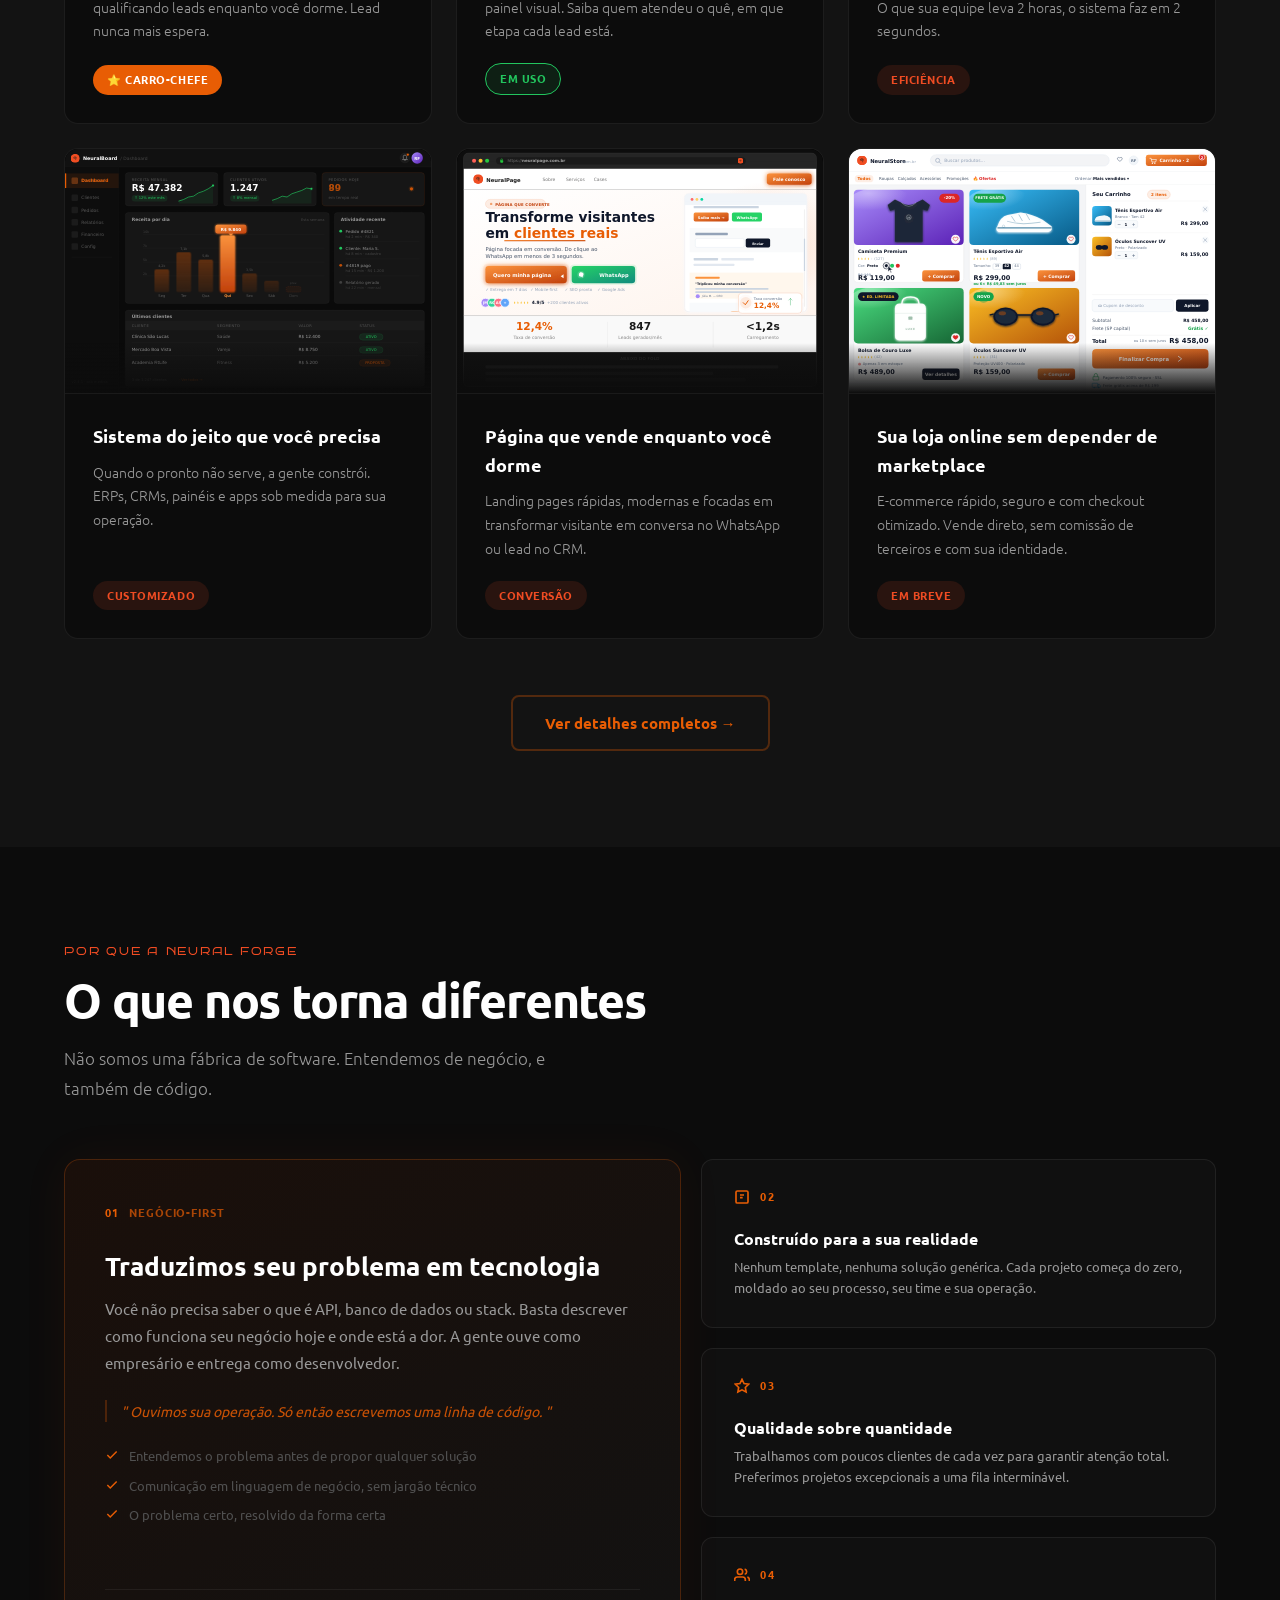
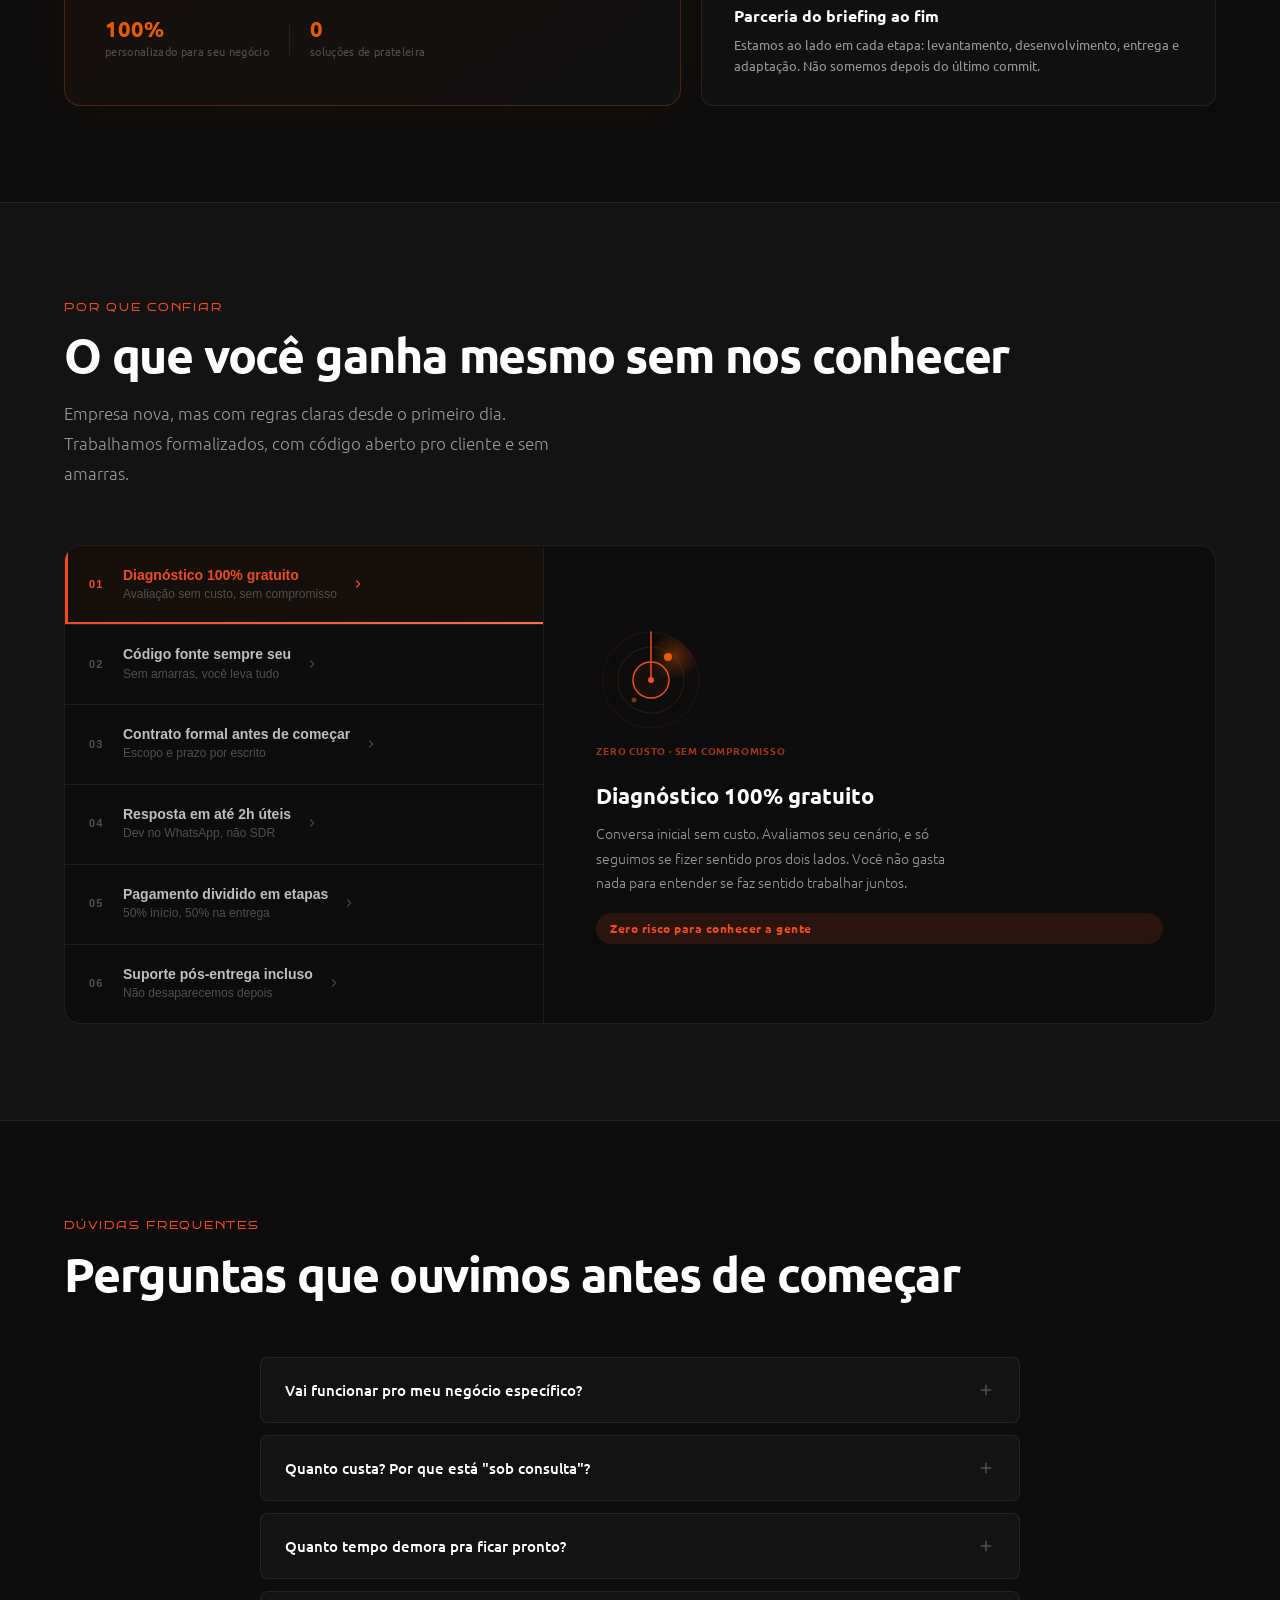
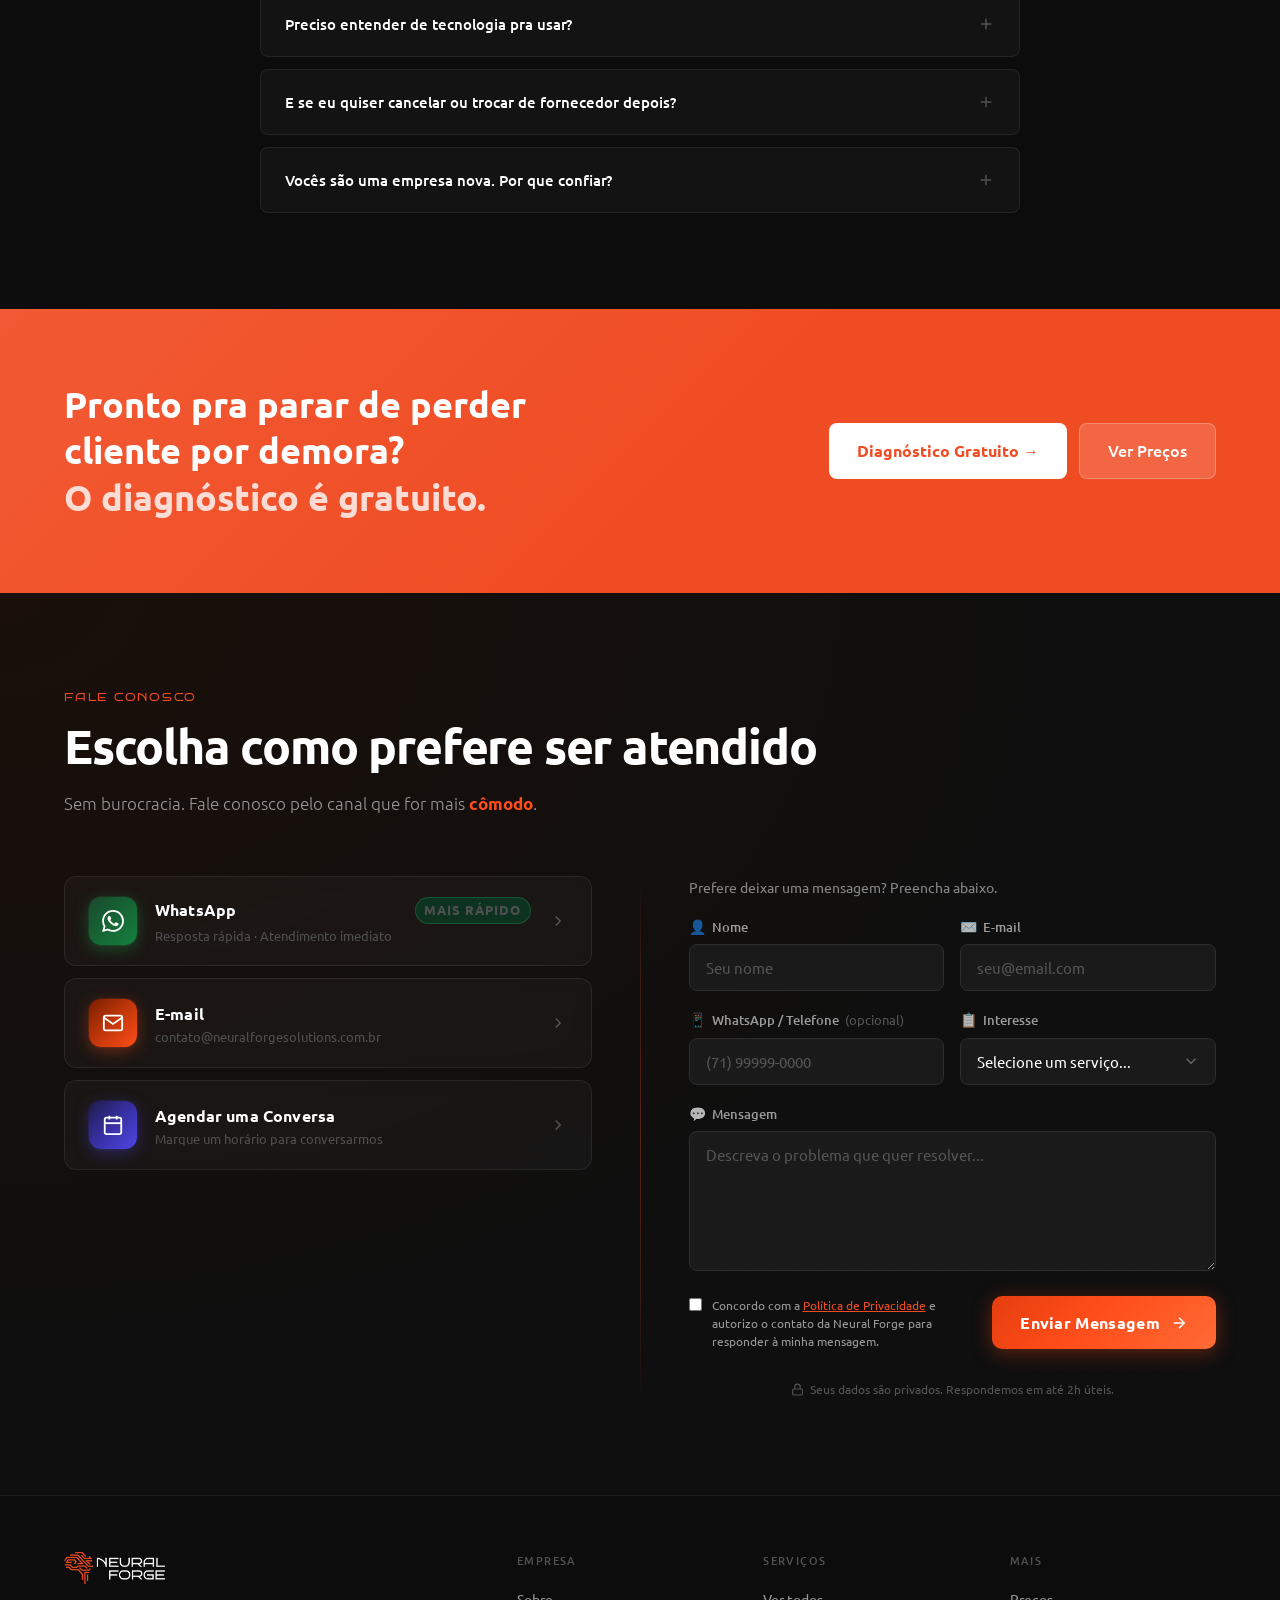
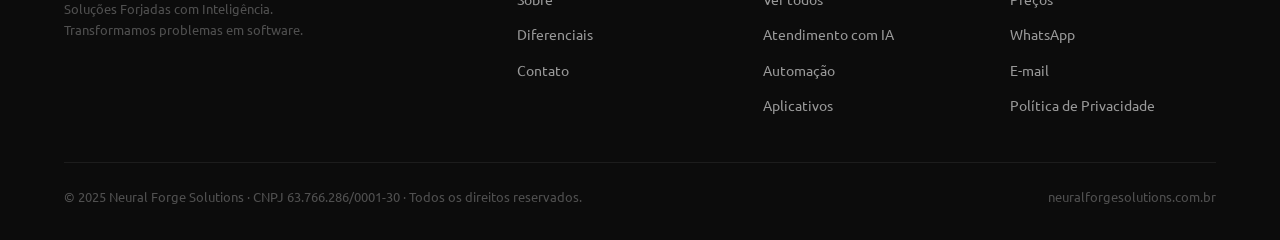
==== commit ecc76c58: "feat: V2 redesign completo — novos CSS por página, JS, imagens, PWA, SEO e política de privacidade" ====
--- a/index.html
+++ b/index.html
@@ -1,112 +1,164 @@
-<!DOCTYPE html>
+﻿<!DOCTYPE html>
 <html lang="pt-BR">
 <head>
   <meta charset="UTF-8" />
   <meta name="viewport" content="width=device-width, initial-scale=1.0" />
-  <title>Neural Forge — Soluções Forjadas com Inteligência</title>
-  <meta name="description" content="Automatize processos, implante atendimento com IA e escale seu negócio com soluções de software 100% personalizadas. Neural Forge — Soluções Forjadas com Inteligência." />
-  <link rel="icon" type="image/png" href="assets/logos/logo-dark.png" />
+  <title>Neural Forge | Soluções Forjadas com Inteligência</title>
+  <meta name="description" content="Transformamos problemas em software que resolve. Atendimento com IA, automação de processos, aplicativos sob medida e landing pages para clínicas, lojas e negócios." />
+  <meta name="keywords" content="atendimento com IA, WhatsApp IA, automação de processos, chatbot WhatsApp, software sob medida, kanban WhatsApp, landing page, e-commerce, clínica, loja" />
+  <meta name="author" content="Neural Forge Solutions" />
+  <meta name="robots" content="index, follow" />
+  <meta name="theme-color" content="#0d0d0d" />
+  <link rel="canonical" href="https://neuralforgesolutions.com.br/" />
+
+  <!-- Open Graph / Facebook / LinkedIn -->
+  <meta property="og:type" content="website" />
+  <meta property="og:locale" content="pt_BR" />
+  <meta property="og:site_name" content="Neural Forge" />
+  <meta property="og:url" content="https://neuralforgesolutions.com.br/" />
+  <meta property="og:title" content="Neural Forge | Soluções Forjadas com Inteligência" />
+  <meta property="og:description" content="Transformamos problemas em software que resolve. Atendimento com IA, automação, aplicativos sob medida e landing pages." />
+  <meta property="og:image" content="https://neuralforgesolutions.com.br/assets/images/neural_forge_hero.png" />
+  <meta property="og:image:width" content="1200" />
+  <meta property="og:image:height" content="630" />
+  <meta property="og:image:alt" content="Neural Forge | Soluções Forjadas com Inteligência" />
+
+  <!-- Twitter Card -->
+  <meta name="twitter:card" content="summary_large_image" />
+  <meta name="twitter:title" content="Neural Forge | Soluções Forjadas com Inteligência" />
+  <meta name="twitter:description" content="Transformamos problemas em software que resolve. Atendimento com IA, automação, aplicativos sob medida e landing pages." />
+  <meta name="twitter:image" content="https://neuralforgesolutions.com.br/assets/images/neural_forge_hero.png" />
+
+  <!-- Favicons -->
+  <link rel="icon" type="image/svg+xml" href="assets/logos/favicon.svg" />
+  <link rel="apple-touch-icon" href="assets/logos/logo-dark.png" />
+  <link rel="manifest" href="manifest.json" />
+
+  <!-- Preload crítico -->
+  <link rel="preload" href="assets/fonts/Ubuntu-Regular.ttf" as="font" type="font/ttf" crossorigin />
+  <link rel="preload" href="assets/fonts/Ubuntu-Bold.ttf" as="font" type="font/ttf" crossorigin />
+  <link rel="preload" as="image" href="assets/images/neural_forge_hero.png" fetchpriority="high" />
+
   <link rel="stylesheet" href="assets/css/main.css" />
-  <style>
-    /* ── HERO ─────────────────────────────── */
-    .hero { min-height: 100vh; display: flex; align-items: center; position: relative; overflow: hidden; padding: 120px 0 80px; }
-    .hero-orb { position: absolute; border-radius: 50%; pointer-events: none; }
-    .hero-orb-1 { width: 800px; height: 800px; background: radial-gradient(circle, rgba(240,76,35,.16) 0%, transparent 65%); filter: blur(90px); top: -260px; left: -200px; animation: orb1 24s ease-in-out infinite; }
-    .hero-orb-2 { width: 500px; height: 500px; background: radial-gradient(circle, rgba(240,76,35,.10) 0%, transparent 65%); filter: blur(80px); bottom: -80px; right: -60px; animation: orb2 30s ease-in-out infinite; }
-    @keyframes orb1 { 0%,100%{transform:translate(0,0)} 40%{transform:translate(80px,60px)} 70%{transform:translate(-40px,80px)} }
-    @keyframes orb2 { 0%,100%{transform:translate(0,0)} 35%{transform:translate(-60px,-50px)} 70%{transform:translate(50px,-70px)} }
-    .hero-grid { position: absolute; inset: 0; pointer-events: none; background-image: linear-gradient(rgba(255,255,255,.022) 1px,transparent 1px), linear-gradient(90deg,rgba(255,255,255,.022) 1px,transparent 1px); background-size: 64px 64px; mask-image: radial-gradient(ellipse 90% 70% at 50% 0%, black 5%, transparent 70%); -webkit-mask-image: radial-gradient(ellipse 90% 70% at 50% 0%, black 5%, transparent 70%); }
-    .hero-content { position: relative; z-index: 2; max-width: 920px; }
-    .hero h1 { font-size: clamp(42px, 6.5vw, 78px); font-weight: 700; line-height: 1.04; letter-spacing: -.03em; margin: 24px 0 28px; }
-    .hero-sub { font-size: clamp(16px, 1.8vw, 19px); color: var(--text-2); font-weight: 300; max-width: 600px; line-height: 1.8; margin-bottom: 44px; }
-    .hero-ctas { display: flex; flex-wrap: wrap; gap: 12px; align-items: center; }
-    /* Word rotator */
-    .word-rotator { display: inline-block; position: relative; }
-    #wordEl { transition: opacity .25s, transform .25s; display: inline; }
-    .hero-scroll { position: absolute; bottom: 28px; left: 50%; transform: translateX(-50%); color: var(--text-3); font-size: 10px; letter-spacing: .12em; display: flex; flex-direction: column; align-items: center; gap: 6px; animation: bob 2.5s ease-in-out infinite; }
-    @keyframes bob { 0%,100%{transform:translateX(-50%) translateY(0)} 50%{transform:translateX(-50%) translateY(-8px)} }
-
-    /* ── STATS ─────────────────────────────── */
-    .stats-bar { border-top: 1px solid var(--border); border-bottom: 1px solid var(--border); padding: 44px 0; background: var(--bg-card); }
-    .stats-grid { display: grid; grid-template-columns: repeat(4,1fr); text-align: center; gap: 32px; }
-    .stat-val { font-size: 42px; font-weight: 700; color: var(--orange); line-height: 1; }
-    .stat-lbl { font-size: 13px; color: var(--text-2); font-weight: 300; margin-top: 6px; }
-    @media(max-width:768px){ .stats-grid{ grid-template-columns:repeat(2,1fr); gap:24px; } }
-
-    /* ── ABOUT ─────────────────────────────── */
-    .about { padding: 96px 0; background: var(--bg); }
-    .about-grid { display: grid; grid-template-columns: 1fr 1fr; gap: 80px; align-items: center; }
-    .about-text p { color: var(--text-2); font-weight: 300; line-height: 1.85; margin-bottom: 18px; font-size: 16px; }
-    .about-text p strong { color: var(--text); font-weight: 500; }
-    .val-card { background: var(--bg-card); border: 1px solid var(--border); border-radius: var(--r); padding: 32px; position: relative; overflow: hidden; }
-    .val-card::before { content:''; position:absolute; top:0; left:0; right:0; height:1px; background: linear-gradient(90deg, var(--orange), rgba(240,76,35,.3), transparent); }
-    .val-card-lbl { font-size:11px; color:var(--text-3); text-transform:uppercase; letter-spacing:.14em; margin-bottom:22px; font-weight:500; }
-    .val-list { list-style:none; display:flex; flex-direction:column; gap:14px; }
-    .val-list li { display:flex; align-items:flex-start; gap:12px; font-size:15px; color:var(--text-2); line-height:1.55; }
-    .val-check { color:var(--orange); flex-shrink:0; margin-top:1px; }
-    @media(max-width:768px){ .about-grid{ grid-template-columns:1fr; gap:44px; } }
-
-    /* ── SERVICES TEASER ───────────────────── */
-    .services { padding: 96px 0; background: var(--bg-card); }
-    .services-head { display:flex; justify-content:space-between; align-items:flex-end; margin-bottom:52px; flex-wrap:wrap; gap:16px; }
-    .services-grid { display: grid; grid-template-columns: repeat(3,1fr); gap: 18px; }
-    .s-card { background: var(--bg); border: 1px solid var(--border); border-radius: var(--r); padding: 28px; transition: transform .3s cubic-bezier(.16,1,.3,1), box-shadow .3s, border-color .3s; }
-    .s-card:hover { transform: translateY(-5px); box-shadow: 0 0 0 1px var(--orange-border), 0 24px 48px rgba(0,0,0,.5), 0 0 60px var(--orange-glow); border-color: var(--orange-border); }
-    .s-icon { width: 48px; height: 48px; border-radius: 10px; background: var(--orange-dim); display: flex; align-items: center; justify-content: center; margin-bottom: 20px; color: var(--orange); }
-    .s-card h3 { font-size: 17px; font-weight: 700; margin-bottom: 8px; }
-    .s-card p  { font-size: 14px; color: var(--text-2); line-height: 1.72; font-weight: 300; }
-    .s-tag { display:inline-block; margin-top:16px; font-size:11px; font-weight:500; color:var(--orange); background:var(--orange-dim); padding:3px 10px; border-radius:100px; letter-spacing:.05em; }
-    @media(max-width:1024px){ .services-grid{ grid-template-columns:repeat(2,1fr); } }
-    @media(max-width:768px){ .services-grid{ grid-template-columns:1fr; } .services-head{ flex-direction:column; align-items:flex-start; } }
-
-    /* ── DIFERENCIAIS ──────────────────────── */
-    .dif { padding: 96px 0; background: var(--bg); }
-    .dif-grid { display: grid; grid-template-columns: repeat(2,1fr); gap: 18px; }
-    .dif-card { background: var(--bg-card); border: 1px solid var(--border); border-radius: var(--r); padding: 36px; display: flex; gap: 22px; transition: border-color .25s, box-shadow .25s; }
-    .dif-card:hover { border-color: var(--orange-border); box-shadow: 0 0 40px var(--orange-glow); }
-    .dif-num { font-size: 52px; font-weight: 700; color: rgba(240,76,35,.16); line-height: 1; flex-shrink: 0; min-width: 58px; }
-    .dif-body h3 { font-size: 19px; font-weight: 700; margin-bottom: 10px; }
-    .dif-body p  { font-size: 15px; color: var(--text-2); font-weight: 300; line-height: 1.75; }
-    @media(max-width:768px){ .dif-grid{ grid-template-columns:1fr; } }
-
-    /* ── CONTACT ───────────────────────────── */
-    .contact { padding: 96px 0; background: var(--bg-card); }
-    .contact-grid { display: grid; grid-template-columns: 1fr 1fr; gap: 72px; }
-    .c-opts { display: flex; flex-direction: column; gap: 12px; }
-    .c-opt { display:flex; align-items:center; gap:16px; background:var(--bg); border:1px solid var(--border); border-radius:var(--r-sm); padding:18px 20px; text-decoration:none; color:var(--text); transition:border-color .2s, transform .2s, box-shadow .2s; }
-    .c-opt:hover { border-color:var(--orange-border); transform:translateX(4px); box-shadow:0 0 24px var(--orange-glow); }
-    .c-opt-icon { width:40px; height:40px; border-radius:8px; display:flex; align-items:center; justify-content:center; flex-shrink:0; }
-    .c-opt-text { flex:1; }
-    .c-opt-text strong { display:block; font-size:15px; font-weight:500; margin-bottom:2px; }
-    .c-opt-text span { font-size:13px; color:var(--text-3); }
-    .c-opt-arr { color:var(--text-3); transition:color .2s; }
-    .c-opt:hover .c-opt-arr { color:var(--orange); }
-    .c-form { display:flex; flex-direction:column; gap:14px; }
-    .c-form label { font-size:13px; font-weight:500; color:var(--text-2); display:block; margin-bottom:5px; }
-    .c-form input,.c-form select,.c-form textarea { width:100%; background:var(--bg); border:1px solid var(--border); border-radius:var(--r-sm); padding:12px 14px; font-family:'Ubuntu',Arial,sans-serif; font-size:15px; color:var(--text); outline:none; transition:border-color .2s; resize:vertical; }
-    .c-form input:focus,.c-form select:focus,.c-form textarea:focus { border-color:var(--orange); }
-    .c-form input::placeholder,.c-form textarea::placeholder { color:var(--text-3); }
-    .c-form select option { background:var(--bg-card); }
-    .c-form-row { display:grid; grid-template-columns:1fr 1fr; gap:14px; }
-    .form-note { font-size:13px; color:var(--text-3); margin-bottom:16px; }
-    @media(max-width:768px){ .contact-grid{ grid-template-columns:1fr; gap:44px; } .c-form-row{ grid-template-columns:1fr; } }
-    @media(max-width:520px){ .hero-ctas{ flex-direction:column; align-items:stretch; } .btn{ justify-content:center; } }
-  </style>
+  <link rel="stylesheet" href="assets/css/index.css" />
+
+  <!-- Schema.org / JSON-LD -->
+  <script type="application/ld+json">
+  {
+    "@context": "https://schema.org",
+    "@graph": [
+      {
+        "@type": "Organization",
+        "@id": "https://neuralforgesolutions.com.br/#organization",
+        "name": "Neural Forge Solutions",
+        "alternateName": "Neural Forge",
+        "url": "https://neuralforgesolutions.com.br/",
+        "logo": {
+          "@type": "ImageObject",
+          "url": "https://neuralforgesolutions.com.br/assets/logos/logo-dark.png"
+        },
+        "description": "Empresa brasileira de desenvolvimento de software, atendimento com IA e automação de processos.",
+        "foundingDate": "2025",
+        "taxID": "63.766.286/0001-30",
+        "email": "contato@neuralforgesolutions.com.br",
+        "telephone": "+55-71-99386-6628",
+        "areaServed": { "@type": "Country", "name": "Brasil" },
+        "contactPoint": {
+          "@type": "ContactPoint",
+          "telephone": "+55-71-99386-6628",
+          "contactType": "customer support",
+          "email": "contato@neuralforgesolutions.com.br",
+          "areaServed": "BR",
+          "availableLanguage": ["Portuguese"]
+        }
+      },
+      {
+        "@type": "WebSite",
+        "@id": "https://neuralforgesolutions.com.br/#website",
+        "url": "https://neuralforgesolutions.com.br/",
+        "name": "Neural Forge",
+        "inLanguage": "pt-BR",
+        "publisher": { "@id": "https://neuralforgesolutions.com.br/#organization" }
+      },
+      {
+        "@type": "WebPage",
+        "@id": "https://neuralforgesolutions.com.br/#webpage",
+        "url": "https://neuralforgesolutions.com.br/",
+        "name": "Neural Forge | Soluções Forjadas com Inteligência",
+        "isPartOf": { "@id": "https://neuralforgesolutions.com.br/#website" },
+        "about": { "@id": "https://neuralforgesolutions.com.br/#organization" },
+        "inLanguage": "pt-BR",
+        "primaryImageOfPage": "https://neuralforgesolutions.com.br/assets/images/neural_forge_hero.png"
+      },
+      {
+        "@type": "ItemList",
+        "name": "Soluções Neural Forge",
+        "itemListElement": [
+          { "@type": "ListItem", "position": 1, "name": "Atendimento com IA", "url": "https://neuralforgesolutions.com.br/servicos.html#ia" },
+          { "@type": "ListItem", "position": 2, "name": "Gestão de Conversas (Kanban)", "url": "https://neuralforgesolutions.com.br/servicos.html#kanban" },
+          { "@type": "ListItem", "position": 3, "name": "Automação de Processos", "url": "https://neuralforgesolutions.com.br/servicos.html#automacao" },
+          { "@type": "ListItem", "position": 4, "name": "Desenvolvimento de Aplicativos", "url": "https://neuralforgesolutions.com.br/servicos.html#apps" },
+          { "@type": "ListItem", "position": 5, "name": "Landing Pages", "url": "https://neuralforgesolutions.com.br/servicos.html#lp" },
+          { "@type": "ListItem", "position": 6, "name": "E-commerce", "url": "https://neuralforgesolutions.com.br/servicos.html#ecommerce" }
+        ]
+      },
+      {
+        "@type": "FAQPage",
+        "mainEntity": [
+          {
+            "@type": "Question",
+            "name": "Vai funcionar pro meu negócio específico?",
+            "acceptedAnswer": { "@type": "Answer", "text": "Provavelmente sim, mas só afirmamos depois do diagnóstico. Atendemos clínicas, lojas, escritórios e operações com WhatsApp e processos manuais. Se não for um bom encaixe, dizemos com franqueza, sem cobrar pela conversa." }
+          },
+          {
+            "@type": "Question",
+            "name": "Quanto custa? Por que está sob consulta?",
+            "acceptedAnswer": { "@type": "Answer", "text": "Cada projeto tem complexidade própria. Em vez de cobrar um valor genérico que pode ser injusto, fazemos um diagnóstico gratuito e só depois enviamos proposta." }
+          },
+          {
+            "@type": "Question",
+            "name": "Quanto tempo demora pra ficar pronto?",
+            "acceptedAnswer": { "@type": "Answer", "text": "Landing pages: 3 a 7 dias úteis. Automações simples: 1 a 2 semanas. Atendimento com IA: 7 a 14 dias. Sistemas e apps maiores têm prazo definido na proposta." }
+          },
+          {
+            "@type": "Question",
+            "name": "Preciso entender de tecnologia pra usar?",
+            "acceptedAnswer": { "@type": "Answer", "text": "Não. Entregamos tudo configurado, treinamos sua equipe e ficamos de plantão pra dúvidas. Você consegue operar sozinho depois." }
+          },
+          {
+            "@type": "Question",
+            "name": "E se eu quiser cancelar ou trocar de fornecedor depois?",
+            "acceptedAnswer": { "@type": "Answer", "text": "O código é seu. Os acessos são seus. Sem cláusula de exclusividade. Se um dia quiser sair, sai com tudo na mão." }
+          },
+          {
+            "@type": "Question",
+            "name": "Vocês são uma empresa nova. Por que confiar?",
+            "acceptedAnswer": { "@type": "Answer", "text": "Empresa formal (CNPJ 63.766.286/0001-30), contrato em todo projeto, código aberto pro cliente, pagamento parcelado conforme entrega e diagnóstico gratuito." }
+          }
+        ]
+      }
+    ]
+  }
+  </script>
 </head>
 <body>
+
+<a class="skip-link" href="#main">Pular para o conteúdo</a>
 
 <!-- ── NAVBAR ── -->
 <nav class="nav" id="nav">
   <div class="wrap">
     <div class="nav-inner">
       <a href="index.html" class="logo">
-        <img src="assets/logos/logo-dark.png" alt="Neural Forge" height="36">
+        <img src="assets/logos/logo-dark.png" alt="Neural Forge" width="160" height="36" decoding="async">
       </a>
       <ul class="nav-links" id="navLinks">
-        <li><a href="#sobre">Sobre</a></li>
-        <li><a href="#servicos">Serviços</a></li>
+        <li><a href="index.html#inicio">Início</a></li>
+        <li><a href="index.html#sobre">Sobre</a></li>
+        <li><a href="index.html#solucoes">Soluções</a></li>
+        <li><a href="servicos.html">Serviços</a></li>
         <li><a href="precos.html">Preços</a></li>
-        <li><a href="#contato" class="nav-cta">Fale Conosco</a></li>
+        <li><a href="index.html#contato" class="nav-cta">Fale Conosco</a></li>
       </ul>
       <button class="hamburger" id="hamburger" aria-label="Menu">
         <svg width="22" height="22" fill="none" stroke="currentColor" stroke-width="2" stroke-linecap="round"><line x1="3" y1="6" x2="19" y2="6"/><line x1="3" y1="11" x2="19" y2="11"/><line x1="3" y1="16" x2="19" y2="16"/></svg>
@@ -115,11 +167,20 @@
   </div>
 </nav>
 
+<main id="main">
+
 <!-- ── HERO ── -->
 <section class="hero" id="inicio">
   <div class="hero-orb hero-orb-1" aria-hidden="true"></div>
   <div class="hero-orb hero-orb-2" aria-hidden="true"></div>
   <div class="hero-grid" aria-hidden="true"></div>
+  
+  <!-- Premium Background Visual -->
+  <div class="hero-visual-container fi d4">
+    <img src="assets/images/neural_forge_hero.png" alt="Neural Forge: visual abstrato representando IA e automação" class="hero-visual-bg" width="1200" height="900" fetchpriority="high" decoding="async">
+    <div class="hero-visual-glow"></div>
+  </div>
+
   <div class="wrap">
     <div class="hero-content">
       <div class="badge fi"><span class="badge-dot"></span>Soluções Forjadas com Inteligência</div>
@@ -128,18 +189,14 @@
         em software que <span class="grad" id="wordEl">resolve.</span>
       </h1>
       <p class="hero-sub fi d2">
-        Desenvolvemos soluções de software personalizadas que eliminam trabalho manual, automatizam atendimento com IA e dão escala real ao seu negócio — sem complicação.
+        Desenvolvemos soluções de software personalizadas que eliminam trabalho manual, automatizam atendimento com IA e dão escala real ao seu negócio, sem complicação.
       </p>
       <div class="hero-ctas fi d3">
-        <a href="https://wa.me/5571993866628" class="btn btn-primary">
+        <a href="https://wa.me/5571993866628?text=Ol%C3%A1%2C%20vim%20do%20site%20e%20quero%20um%20diagn%C3%B3stico%20gratuito%20do%20meu%20neg%C3%B3cio." class="btn btn-primary" data-cta="hero-diagnostico">
           <svg width="18" height="18" viewBox="0 0 24 24" fill="currentColor" aria-hidden="true"><path d="M17.472 14.382c-.297-.149-1.758-.867-2.03-.967-.273-.099-.471-.148-.67.15-.197.297-.767.966-.94 1.164-.173.199-.347.223-.644.075-.297-.15-1.255-.463-2.39-1.475-.883-.788-1.48-1.761-1.653-2.059-.173-.297-.018-.458.13-.606.134-.133.298-.347.446-.52.149-.174.198-.298.298-.497.099-.198.05-.371-.025-.52-.075-.149-.669-1.612-.916-2.207-.242-.579-.487-.5-.669-.51-.173-.008-.371-.01-.57-.01-.198 0-.52.074-.792.372-.272.297-1.04 1.016-1.04 2.479 0 1.462 1.065 2.875 1.213 3.074.149.198 2.096 3.2 5.077 4.487.709.306 1.262.489 1.694.625.712.227 1.36.195 1.871.118.571-.085 1.758-.719 2.006-1.413.248-.694.248-1.289.173-1.413-.074-.124-.272-.198-.57-.347m-5.421 7.403h-.004a9.87 9.87 0 01-5.031-1.378l-.361-.214-3.741.982.998-3.648-.235-.374a9.86 9.86 0 01-1.51-5.26c.001-5.45 4.436-9.884 9.888-9.884 2.64 0 5.122 1.03 6.988 2.898a9.825 9.825 0 012.893 6.994c-.003 5.45-4.437 9.884-9.885 9.884m8.413-18.297A11.815 11.815 0 0012.05 0C5.495 0 .16 5.335.157 11.892c0 2.096.547 4.142 1.588 5.945L.057 24l6.305-1.654a11.882 11.882 0 005.683 1.448h.005c6.554 0 11.89-5.335 11.893-11.893a11.821 11.821 0 00-3.48-8.413z"/></svg>
-          Falar pelo WhatsApp
+          Diagnóstico Gratuito
         </a>
-        <a href="mailto:contato@neuralforgesolutions.com.br" class="btn btn-outline">
-          <svg width="16" height="16" viewBox="0 0 24 24" fill="none" stroke="currentColor" stroke-width="2"><path d="M4 4h16c1.1 0 2 .9 2 2v12c0 1.1-.9 2-2 2H4c-1.1 0-2-.9-2-2V6c0-1.1.9-2 2-2z"/><polyline points="22,6 12,13 2,6"/></svg>
-          Enviar E-mail
-        </a>
-        <a href="servicos.html" class="btn btn-ghost">Ver serviços →</a>
+        <a href="#solucoes" class="btn btn-ghost">Ver soluções →</a>
       </div>
     </div>
   </div>
@@ -152,10 +209,22 @@
 <div class="stats-bar">
   <div class="wrap">
     <div class="stats-grid">
-      <div class="fi"><div class="stat-val" data-target="2" data-suffix="+">0+</div><div class="stat-lbl">Clientes Ativos</div></div>
-      <div class="fi d1"><div class="stat-val" data-target="3">0</div><div class="stat-lbl">Fundadores</div></div>
-      <div class="fi d2"><div class="stat-val" data-target="6" data-suffix="+">0+</div><div class="stat-lbl">Serviços Disponíveis</div></div>
-      <div class="fi d3"><div class="stat-val" data-target="100" data-suffix="%">0%</div><div class="stat-lbl">Soluções Personalizadas</div></div>
+      <div class="fi">
+        <div class="stat-val" data-target="20" data-suffix="+">0+</div>
+        <div class="stat-lbl">Clientes Ativos</div>
+      </div>
+      <div class="fi d1">
+        <div class="stat-val">2025</div>
+        <div class="stat-lbl">Fundada em</div>
+      </div>
+      <div class="fi d2">
+        <div class="stat-val" data-target="6" data-suffix="+">0+</div>
+        <div class="stat-lbl">Soluções Disponíveis</div>
+      </div>
+      <div class="fi d3">
+        <div class="stat-val" data-target="100" data-suffix="%">0%</div>
+        <div class="stat-lbl">Personalizado</div>
+      </div>
     </div>
   </div>
 </div>
@@ -164,76 +233,1803 @@
 <section class="about" id="sobre">
   <div class="wrap">
     <div class="about-grid">
-      <div class="fi">
+      <div class="about-text fi">
         <div class="sec-label">Quem Somos</div>
         <h2 class="sec-title">Nascemos da obsessão<br>de resolver problemas</h2>
-        <p>A Neural Forge surgiu de uma crença simples: <strong>tecnologia deve libertar pessoas de tarefas mecânicas</strong>. Sempre odiamos trabalho manual repetitivo — e nos apaixonamos pela programação exatamente por isso.</p>
-        <p>Nossa missão é ouvir a dor de cada cliente e propor a melhor solução de software. <strong>Não vendemos produtos de prateleira</strong> — construímos a solução certa para o problema certo, com atenção total e qualidade de entrega.</p>
-        <a href="#contato" class="btn btn-outline" style="margin-top:8px;">Fale com a gente</a>
-      </div>
-      <div class="fi d2">
-        <div class="val-card">
-          <div class="val-card-lbl">Nossa Essência</div>
-          <ul class="val-list">
-            <li><svg class="val-check" width="15" height="15" viewBox="0 0 24 24" fill="none" stroke="currentColor" stroke-width="2.5"><polyline points="20 6 9 17 4 12"/></svg>Escutamos antes de propor — a solução nasce do problema real</li>
-            <li><svg class="val-check" width="15" height="15" viewBox="0 0 24 24" fill="none" stroke="currentColor" stroke-width="2.5"><polyline points="20 6 9 17 4 12"/></svg>100% personalizado ao perfil e gosto de cada cliente</li>
-            <li><svg class="val-check" width="15" height="15" viewBox="0 0 24 24" fill="none" stroke="currentColor" stroke-width="2.5"><polyline points="20 6 9 17 4 12"/></svg>Qualidade sobre quantidade — sem projetos no piloto automático</li>
-            <li><svg class="val-check" width="15" height="15" viewBox="0 0 24 24" fill="none" stroke="currentColor" stroke-width="2.5"><polyline points="20 6 9 17 4 12"/></svg>Tecnologia acessível — você não precisa ser técnico</li>
-            <li><svg class="val-check" width="15" height="15" viewBox="0 0 24 24" fill="none" stroke="currentColor" stroke-width="2.5"><polyline points="20 6 9 17 4 12"/></svg>Parceria real — do briefing ao suporte pós-entrega</li>
-          </ul>
+        <p>A Neural Forge surgiu de uma crença simples: <strong>tecnologia deve libertar pessoas de tarefas mecânicas</strong>. Sempre odiamos trabalho manual repetitivo, e nos apaixonamos pela programação exatamente por isso.</p>
+        <p>Nossa missão é ouvir a dor de cada cliente e propor a melhor solução de software. <strong>Não vendemos produtos de prateleira</strong>: construímos a solução certa para o problema certo, com atenção total e qualidade de entrega.</p>
+        <div class="about-quote">
+          " Tecnologia deve libertar pessoas de tarefas mecânicas. "
+        </div>
+      </div>
+
+      <div class="about-visual fi d2">
+        <div class="about-values">
+          <div class="value-item">
+            <div class="value-header">
+              <svg width="18" height="18" viewBox="0 0 24 24" fill="none" stroke="currentColor" stroke-width="2.5"><path d="M21 15a2 2 0 0 1-2 2H7l-4 4V5a2 2 0 0 1 2-2h14a2 2 0 0 1 2 2z"/><path d="M8 10h8M8 14h5"/></svg>
+              <span>Escutamos antes de propor</span>
+            </div>
+            <span class="value-desc">Antes de propor qualquer coisa, entendemos sua operação.</span>
+          </div>
+          <div class="value-item">
+            <div class="value-header">
+              <svg width="18" height="18" viewBox="0 0 24 24" fill="none" stroke="currentColor" stroke-width="2.5" stroke-linecap="round" stroke-linejoin="round"><line x1="4" y1="6" x2="20" y2="6"/><line x1="4" y1="12" x2="20" y2="12"/><line x1="4" y1="18" x2="20" y2="18"/><circle cx="8" cy="6" r="2"/><circle cx="16" cy="12" r="2"/><circle cx="8" cy="18" r="2"/></svg>
+              <span>100% personalizado</span>
+            </div>
+            <span class="value-desc">Sem soluções genéricas. Construído para sua realidade.</span>
+          </div>
+          <div class="value-item">
+            <div class="value-header">
+              <svg width="18" height="18" viewBox="0 0 24 24" fill="none" stroke="currentColor" stroke-width="2.5" stroke-linecap="round" stroke-linejoin="round"><path d="M12 22s8-4 8-10V5l-8-3-8 3v7c0 6 8 10 8 10z"/><polyline points="9 12 11 14 15 10"/></svg>
+              <span>Qualidade sobre quantidade</span>
+            </div>
+            <span class="value-desc">Preferimos poucos projetos excepcionais e parceiros reais.</span>
+          </div>
+          <div class="value-item">
+            <div class="value-header">
+              <svg width="18" height="18" viewBox="0 0 24 24" fill="none" stroke="currentColor" stroke-width="2.5" stroke-linecap="round" stroke-linejoin="round"><path d="M15 14c.2-1 .7-1.7 1.5-2.5 1-.9 1.5-2.2 1.5-3.5A6 6 0 0 0 6 8c0 1 .2 2.2 1.5 3.5.7.7 1.3 1.5 1.5 2.5"/><path d="M9 18h6"/><path d="M10 22h4"/></svg>
+              <span>Tecnologia acessível</span>
+            </div>
+            <span class="value-desc">Simplificamos o complexo. Você não precisa ser técnico.</span>
+          </div>
+          <div class="value-item">
+            <div class="value-header">
+              <svg width="18" height="18" viewBox="0 0 24 24" fill="none" stroke="currentColor" stroke-width="2.5" stroke-linecap="round" stroke-linejoin="round"><path d="M17 21v-2a4 4 0 0 0-4-4H5a4 4 0 0 0-4 4v2"/><circle cx="9" cy="7" r="4"/><path d="M23 21v-2a4 4 0 0 0-3-3.87"/><path d="M16 3.13a4 4 0 0 1 0 7.75"/></svg>
+              <span>Parceria real</span>
+            </div>
+            <span class="value-desc">Estamos juntos do briefing ao suporte pós-entrega.</span>
+          </div>
         </div>
       </div>
     </div>
   </div>
 </section>
 
-<!-- ── SERVICES TEASER ── -->
-<section class="services" id="servicos">
+<!-- ── PROBLEM SECTION ── -->
+<section class="problem" id="problema">
+  <div class="wrap">
+    <div class="sec-head">
+      <div class="sec-label fi">O Que Você Vive Hoje</div>
+      <h2 class="sec-title fi d1">Você se reconhece em alguma dessas?</h2>
+      <p class="sec-sub fi d2">A maioria dos nossos clientes chega na Neural Forge com um (ou todos) destes três problemas.</p>
+    </div>
+
+    <div class="problem-grid">
+      <div class="problem-card has-img fi">
+        <div class="problem-card-img-wrap">
+          <img src="assets/images/whatsapp-lotado.png" alt="Visualização conceitual: cascata de mensagens de WhatsApp não respondidas com um lead se desfazendo em fumaça" class="problem-card-img" width="600" height="338" loading="lazy" decoding="async">
+          <div class="problem-card-img-overlay"></div>
+        </div>
+        <div class="problem-card-body">
+          <h3>WhatsApp lotado, cliente esfriando</h3>
+          <p>Mensagens chegam aos montes. Ninguém dá conta. O lead que esperou 3 horas já foi atendido pela concorrência.</p>
+          <div class="problem-quote">"Perdi a conta de quantas vendas escaparam só por demora."</div>
+        </div>
+      </div>
+
+      <div class="problem-card has-img fi d1">
+        <div class="problem-card-img-wrap">
+          <img src="assets/images/tarefa-manual.png" alt="Visualização conceitual: mão presa por fios de luz a múltiplas planilhas flutuantes idênticas, simbolizando trabalho manual repetitivo" class="problem-card-img" width="600" height="338" loading="lazy" decoding="async">
+          <div class="problem-card-img-overlay"></div>
+        </div>
+        <div class="problem-card-body">
+          <h3>Equipe presa em tarefa manual</h3>
+          <p>Copia daqui, cola ali, preenche planilha, manda e-mail. O dia inteiro. E ainda assim algo sempre é esquecido.</p>
+          <div class="problem-quote">"A gente trabalha pra operação, não pra crescer."</div>
+        </div>
+      </div>
+
+      <div class="problem-card has-img fi d2">
+        <div class="problem-card-img-wrap">
+          <img src="assets/images/sistemas-nao-conversam.png" alt="Visualização conceitual: estruturas de vidro flutuantes isoladas no vazio com cabos de luz rompidos entre elas e fragmentos de dados caindo, simbolizando sistemas desconectados" class="problem-card-img" width="600" height="338" loading="lazy" decoding="async">
+          <div class="problem-card-img-overlay"></div>
+        </div>
+        <div class="problem-card-body">
+          <h3>Sistemas que não conversam</h3>
+          <p>CRM de um lado, planilha do outro, WhatsApp num cantinho, ERP isolado. Dado se perde no meio do caminho.</p>
+          <div class="problem-quote">"Cada lugar tem uma versão diferente do mesmo cliente."</div>
+        </div>
+      </div>
+    </div>
+  </div>
+</section>
+
+<!-- ── SOLUTIONS TEASER (Anteriormente Services) ── -->
+<section class="services" id="solucoes">
   <div class="wrap">
     <div class="services-head fi">
       <div>
-        <div class="sec-label">O Que Fazemos</div>
-        <h2 class="sec-title" style="margin-bottom:0">Soluções para cada desafio</h2>
-      </div>
-      <a href="servicos.html" class="btn btn-outline">Ver detalhes completos →</a>
+        <div class="sec-label">A Solução</div>
+        <h2 class="sec-title" style="margin-bottom:0">Tecnologia que tira você do gargalo</h2>
+      </div>
     </div>
     <div class="services-grid">
       <div class="s-card fi">
-        <div class="s-icon"><svg width="22" height="22" viewBox="0 0 24 24" fill="none" stroke="currentColor" stroke-width="2"><path d="M21 15a2 2 0 0 1-2 2H7l-4 4V5a2 2 0 0 1 2-2h14a2 2 0 0 1 2 2z"/><path d="M8 10h8M8 14h5"/></svg></div>
-        <h3>Atendimento com IA</h3>
-        <p>Atendente inteligente no WhatsApp — triagem, respostas e fluxos automáticos 24h/dia.</p>
-        <span class="s-tag">CARRO-CHEFE</span>
-      </div>
+        <div class="s-card-image-wrap">
+          <svg xmlns="http://www.w3.org/2000/svg" viewBox="0 0 900 600" style="width:100%;height:100%;display:block" aria-label="IA no WhatsApp respondendo 24/7" role="img">
+            <defs>
+              <pattern id="wa1-dots" width="24" height="24" patternUnits="userSpaceOnUse"><circle cx="12" cy="12" r="0.6" fill="rgba(255,255,255,0.04)"/></pattern>
+              <linearGradient id="wa1-bot" x1="0%" y1="0%" x2="100%" y2="100%"><stop offset="0%" stop-color="#fb923c"/><stop offset="100%" stop-color="#c2410c"/></linearGradient>
+              <linearGradient id="wa1-mf" x1="0%" y1="0%" x2="100%" y2="100%"><stop offset="0%" stop-color="#34d399"/><stop offset="100%" stop-color="#047857"/></linearGradient>
+              <linearGradient id="wa1-jp" x1="0%" y1="0%" x2="100%" y2="100%"><stop offset="0%" stop-color="#60a5fa"/><stop offset="100%" stop-color="#1d4ed8"/></linearGradient>
+              <linearGradient id="wa1-ea" x1="0%" y1="0%" x2="100%" y2="100%"><stop offset="0%" stop-color="#c084fc"/><stop offset="100%" stop-color="#6b21a8"/></linearGradient>
+              <linearGradient id="wa1-cs" x1="0%" y1="0%" x2="100%" y2="100%"><stop offset="0%" stop-color="#fbbf24"/><stop offset="100%" stop-color="#92400e"/></linearGradient>
+              <linearGradient id="wa1-al" x1="0%" y1="0%" x2="100%" y2="100%"><stop offset="0%" stop-color="#fb7185"/><stop offset="100%" stop-color="#9f1239"/></linearGradient>
+              <linearGradient id="wa1-ub" x1="0%" y1="100%" x2="0%" y2="0%"><stop offset="0%" stop-color="#1a3528"/><stop offset="100%" stop-color="#22432f"/></linearGradient>
+              <linearGradient id="wa1-bb" x1="0%" y1="100%" x2="0%" y2="0%"><stop offset="0%" stop-color="#1a1a1a"/><stop offset="100%" stop-color="#222"/></linearGradient>
+              <filter id="wa1-glow" x="-50%" y="-50%" width="200%" height="200%"><feGaussianBlur stdDeviation="2" result="b"/><feMerge><feMergeNode in="b"/><feMergeNode in="SourceGraphic"/></feMerge></filter>
+            </defs>
+            <rect width="900" height="600" fill="#0f0f0f"/>
+            <!-- LEFT SIDEBAR -->
+            <rect x="0" y="0" width="276" height="600" fill="#111"/>
+            <line x1="276" y1="0" x2="276" y2="600" stroke="rgba(255,255,255,0.07)" stroke-width="1"/>
+            <!-- Sidebar header -->
+            <rect x="0" y="0" width="276" height="56" fill="#161616"/>
+            <!-- NeuralBot avatar (logo NeuralForge oficial) -->
+            <image href="assets/logos/favicon.svg" x="8" y="10" width="36" height="36" filter="url(#wa1-glow)"/>
+            <text x="52" y="22" font-family="system-ui,sans-serif" font-size="12" fill="#fff" font-weight="700">NeuralBot</text>
+            <text x="52" y="38" font-family="system-ui,sans-serif" font-size="10" fill="#25d366">● Ativo agora · 47 hoje</text>
+            <!-- Menu icon (3 dots) -->
+            <circle cx="252" cy="22" r="1.6" fill="rgba(255,255,255,0.5)"/>
+            <circle cx="252" cy="28" r="1.6" fill="rgba(255,255,255,0.5)"/>
+            <circle cx="252" cy="34" r="1.6" fill="rgba(255,255,255,0.5)"/>
+            <!-- Search with SVG icon -->
+            <rect x="10" y="64" width="256" height="28" rx="14" fill="rgba(255,255,255,0.05)" stroke="rgba(255,255,255,0.06)" stroke-width="1"/>
+            <circle cx="26" cy="78" r="5" fill="none" stroke="rgba(255,255,255,0.35)" stroke-width="1.4"/>
+            <line x1="30" y1="82" x2="34" y2="86" stroke="rgba(255,255,255,0.35)" stroke-width="1.4" stroke-linecap="round"/>
+            <text x="42" y="82" font-family="system-ui,sans-serif" font-size="10.5" fill="rgba(255,255,255,0.3)">Buscar conversa</text>
+            <!-- ── Contact 1 — ACTIVE — Maria Fernanda (MF) ── -->
+            <rect x="0" y="100" width="276" height="68" fill="rgba(37,211,102,0.06)"/>
+            <rect x="0" y="100" width="3" height="68" fill="#25d366"/>
+            <circle cx="30" cy="134" r="20" fill="url(#wa1-mf)"/>
+            <text x="30" y="139" text-anchor="middle" font-family="system-ui,sans-serif" font-size="11" fill="#fff" font-weight="800" letter-spacing="0.02em">MF</text>
+            <!-- Online dot on avatar -->
+            <circle cx="44" cy="148" r="4" fill="#25d366" stroke="#161616" stroke-width="2"/>
+            <text x="58" y="124" font-family="system-ui,sans-serif" font-size="11.5" fill="#fff" font-weight="600">Maria Fernanda</text>
+            <text x="58" y="139" font-family="system-ui,sans-serif" font-size="10" fill="rgba(255,255,255,0.4)">Qual o prazo de entrega...</text>
+            <!-- Bot mark in last activity line (mini NeuralForge logo) -->
+            <image href="assets/logos/favicon.svg" x="53" y="145" width="10" height="10"/>
+            <text x="68" y="153" font-family="system-ui,sans-serif" font-size="9" fill="rgba(232,93,4,0.85)" font-weight="600">NeuralBot respondendo...</text>
+            <text x="262" y="118" text-anchor="end" font-family="system-ui,sans-serif" font-size="9" fill="#25d366" font-weight="600">22:14</text>
+            <circle cx="256" cy="142" r="13" fill="rgba(37,211,102,0.3)" class="smil-loop"><animate attributeName="r" values="9;14;9" dur="2.4s" repeatCount="indefinite"/><animate attributeName="opacity" values="0.5;0;0.5" dur="2.4s" repeatCount="indefinite"/></circle>
+            <circle cx="256" cy="142" r="9" fill="#25d366"/>
+            <text x="256" y="146" text-anchor="middle" font-family="system-ui,sans-serif" font-size="9.5" fill="#fff" font-weight="800">2</text>
+            <line x1="10" y1="168" x2="266" y2="168" stroke="rgba(255,255,255,0.04)" stroke-width="1"/>
+            <!-- Contact 2 — João Paulo -->
+            <circle cx="30" cy="201" r="20" fill="url(#wa1-jp)"/>
+            <text x="30" y="206" text-anchor="middle" font-family="system-ui,sans-serif" font-size="11" fill="#fff" font-weight="800">JP</text>
+            <text x="58" y="191" font-family="system-ui,sans-serif" font-size="11.5" fill="rgba(255,255,255,0.7)" font-weight="600">João Paulo</text>
+            <text x="58" y="206" font-family="system-ui,sans-serif" font-size="10" fill="rgba(255,255,255,0.32)">Muito obrigado! Perfeito.</text>
+            <text x="58" y="220" font-family="system-ui,sans-serif" font-size="9" fill="rgba(255,255,255,0.2)">Pedido finalizado · 2 produtos</text>
+            <text x="262" y="191" text-anchor="end" font-family="system-ui,sans-serif" font-size="9" fill="rgba(255,255,255,0.22)">21:50</text>
+            <!-- read receipt -->
+            <g transform="translate(252,217)">
+              <path d="M0,2 L3,5 L8,-1" stroke="#25d366" stroke-width="1.4" fill="none" stroke-linecap="round" stroke-linejoin="round"/>
+              <path d="M3,2 L6,5 L11,-1" stroke="#25d366" stroke-width="1.4" fill="none" stroke-linecap="round" stroke-linejoin="round"/>
+            </g>
+            <line x1="10" y1="234" x2="266" y2="234" stroke="rgba(255,255,255,0.04)" stroke-width="1"/>
+            <!-- Contact 3 — Empresa ABC (EA) -->
+            <circle cx="30" cy="267" r="20" fill="url(#wa1-ea)"/>
+            <text x="30" y="272" text-anchor="middle" font-family="system-ui,sans-serif" font-size="11" fill="#fff" font-weight="800">EA</text>
+            <text x="58" y="257" font-family="system-ui,sans-serif" font-size="11.5" fill="rgba(255,255,255,0.7)" font-weight="600">Empresa ABC Ltda</text>
+            <text x="58" y="272" font-family="system-ui,sans-serif" font-size="10" fill="rgba(255,255,255,0.32)">Olá, gostaria de saber...</text>
+            <text x="58" y="286" font-family="system-ui,sans-serif" font-size="9" fill="rgba(168,85,247,0.7)">Lead qualificado · B2B</text>
+            <text x="262" y="257" text-anchor="end" font-family="system-ui,sans-serif" font-size="9" fill="rgba(255,255,255,0.22)">21:12</text>
+            <circle cx="256" cy="282" r="9" fill="#e85d04"/>
+            <text x="256" y="286" text-anchor="middle" font-family="system-ui,sans-serif" font-size="9.5" fill="#fff" font-weight="800">3</text>
+            <line x1="10" y1="300" x2="266" y2="300" stroke="rgba(255,255,255,0.04)" stroke-width="1"/>
+            <!-- Contact 4 — Carlos Santos (CS) -->
+            <circle cx="30" cy="333" r="20" fill="url(#wa1-cs)"/>
+            <text x="30" y="338" text-anchor="middle" font-family="system-ui,sans-serif" font-size="11" fill="#fff" font-weight="800">CS</text>
+            <text x="58" y="323" font-family="system-ui,sans-serif" font-size="11.5" fill="rgba(255,255,255,0.5)" font-weight="600">Carlos Santos</text>
+            <text x="58" y="338" font-family="system-ui,sans-serif" font-size="10" fill="rgba(255,255,255,0.25)">Ok, pode fechar o pedido</text>
+            <text x="58" y="352" font-family="system-ui,sans-serif" font-size="9" fill="rgba(255,255,255,0.18)">Convertido · R$ 1.240</text>
+            <text x="262" y="323" text-anchor="end" font-family="system-ui,sans-serif" font-size="9" fill="rgba(255,255,255,0.15)">20:33</text>
+            <line x1="10" y1="366" x2="266" y2="366" stroke="rgba(255,255,255,0.04)" stroke-width="1"/>
+            <!-- Contact 5 — Ana Lima (AL) -->
+            <circle cx="30" cy="398" r="20" fill="url(#wa1-al)"/>
+            <text x="30" y="403" text-anchor="middle" font-family="system-ui,sans-serif" font-size="11" fill="#fff" font-weight="800">AL</text>
+            <text x="58" y="388" font-family="system-ui,sans-serif" font-size="11.5" fill="rgba(255,255,255,0.4)" font-weight="600">Ana Lima</text>
+            <text x="58" y="403" font-family="system-ui,sans-serif" font-size="10" fill="rgba(255,255,255,0.2)">Quando fica pronto?</text>
+            <text x="262" y="388" text-anchor="end" font-family="system-ui,sans-serif" font-size="9" fill="rgba(255,255,255,0.13)">19:22</text>
+            <line x1="10" y1="431" x2="266" y2="431" stroke="rgba(255,255,255,0.04)" stroke-width="1"/>
+            <!-- Contact 6 (extra dim) -->
+            <circle cx="30" cy="463" r="20" fill="rgba(255,255,255,0.05)"/>
+            <text x="30" y="468" text-anchor="middle" font-family="system-ui,sans-serif" font-size="11" fill="rgba(255,255,255,0.3)" font-weight="800">RM</text>
+            <text x="58" y="453" font-family="system-ui,sans-serif" font-size="11.5" fill="rgba(255,255,255,0.3)" font-weight="600">Roberto Maia</text>
+            <text x="58" y="468" font-family="system-ui,sans-serif" font-size="10" fill="rgba(255,255,255,0.16)">Vocês fazem entrega...</text>
+            <text x="262" y="453" text-anchor="end" font-family="system-ui,sans-serif" font-size="9" fill="rgba(255,255,255,0.12)">18:48</text>
+            <!-- Sidebar footer -->
+            <rect x="0" y="544" width="276" height="56" fill="#161616"/>
+            <line x1="0" y1="544" x2="276" y2="544" stroke="rgba(255,255,255,0.05)" stroke-width="1"/>
+            <text x="14" y="563" font-family="system-ui,sans-serif" font-size="9" fill="rgba(255,255,255,0.25)" letter-spacing="0.08em">DESEMPENHO HOJE</text>
+            <text x="14" y="582" font-family="system-ui,sans-serif" font-size="11" fill="rgba(255,255,255,0.5)">47 atendimentos · </text>
+            <text x="120" y="582" font-family="system-ui,sans-serif" font-size="11" fill="#25d366" font-weight="800">98%</text>
+            <text x="138" y="582" font-family="system-ui,sans-serif" font-size="11" fill="rgba(255,255,255,0.5)"> via IA</text>
+            <!-- mini bar visualization -->
+            <rect x="14" y="588" width="240" height="4" rx="2" fill="rgba(255,255,255,0.06)"/>
+            <rect x="14" y="588" width="235" height="4" rx="2" fill="#25d366"/>
+            <!-- ── RIGHT CHAT PANEL ── -->
+            <rect x="276" y="0" width="624" height="600" fill="#0f0f0f"/>
+            <rect x="276" y="0" width="624" height="600" fill="url(#wa1-dots)"/>
+            <!-- Chat header -->
+            <rect x="276" y="0" width="624" height="56" fill="#141414"/>
+            <line x1="276" y1="56" x2="900" y2="56" stroke="rgba(255,255,255,0.06)" stroke-width="1"/>
+            <!-- Active contact avatar (MF) -->
+            <circle cx="310" cy="28" r="20" fill="url(#wa1-mf)"/>
+            <text x="310" y="33" text-anchor="middle" font-family="system-ui,sans-serif" font-size="12" fill="#fff" font-weight="800">MF</text>
+            <text x="340" y="22" font-family="system-ui,sans-serif" font-size="12" fill="#fff" font-weight="700">Maria Fernanda</text>
+            <circle cx="342" cy="35" r="3.5" fill="#25d366"/>
+            <text x="350" y="39" font-family="system-ui,sans-serif" font-size="10" fill="#25d366">online agora</text>
+            <!-- Right header actions: phone + video + menu icons -->
+            <g transform="translate(688,28)" stroke="rgba(255,255,255,0.5)" stroke-width="1.4" fill="none" stroke-linecap="round" stroke-linejoin="round">
+              <path d="M-4,-5 L0,-5 L2,-1 L-1,1 Q1,5 5,7 L7,4 L11,6 L11,10 Q5,11 0,6 Q-5,1 -4,-5 Z"/>
+            </g>
+            <g transform="translate(720,28)" stroke="rgba(255,255,255,0.5)" stroke-width="1.4" fill="none" stroke-linecap="round" stroke-linejoin="round">
+              <rect x="-7" y="-5" width="11" height="10" rx="1.5"/>
+              <path d="M4,-2 L8,-4 L8,4 L4,2 Z" fill="rgba(255,255,255,0.2)"/>
+            </g>
+            <!-- Response time badge with lightning SVG -->
+            <rect x="752" y="14" width="130" height="28" rx="14" fill="rgba(37,211,102,0.08)" stroke="rgba(37,211,102,0.25)" stroke-width="1"/>
+            <path d="M768,22 L763,30 L767,30 L765,38 L772,28 L768,28 Z" fill="#25d366"/>
+            <text x="780" y="32" font-family="system-ui,sans-serif" font-size="10" fill="#25d366" font-weight="600">Responde em ~8s</text>
+            <!-- Date separator -->
+            <line x1="290" y1="76" x2="382" y2="76" stroke="rgba(255,255,255,0.06)" stroke-width="1"/>
+            <line x1="514" y1="76" x2="884" y2="76" stroke="rgba(255,255,255,0.06)" stroke-width="1"/>
+            <text x="448" y="80" text-anchor="middle" font-family="system-ui,sans-serif" font-size="9" fill="rgba(255,255,255,0.3)" letter-spacing="0.05em">HOJE · 22:12</text>
+            <!-- MSG 1: LEAD initial (LEFT/gray) — visible 2-17s of 18s cycle -->
+            <g class="smil-loop" opacity="0">
+              <animate attributeName="opacity" values="0;0;1;1;0;0" keyTimes="0;0.111;0.13;0.94;0.95;1" dur="18s" repeatCount="indefinite"/>
+              <!-- Lead avatar MF on LEFT -->
+              <circle cx="298" cy="120" r="12" fill="url(#wa1-mf)"/>
+              <text x="298" y="124" text-anchor="middle" font-family="system-ui,sans-serif" font-size="9" fill="#fff" font-weight="800">MF</text>
+              <rect x="320" y="98" width="350" height="46" rx="12" fill="url(#wa1-bb)" stroke="rgba(255,255,255,0.07)" stroke-width="1"/>
+              <path d="M320,108 L312,114 L320,118 Z" fill="#1a1a1a"/>
+              <text x="336" y="120" font-family="system-ui,sans-serif" font-size="11.5" fill="rgba(255,255,255,0.85)">Boa noite! Qual o prazo de entrega?</text>
+              <text x="660" y="138" text-anchor="end" font-family="system-ui,sans-serif" font-size="9" fill="rgba(255,255,255,0.3)">22:14</text>
+            </g>
+            <!-- Typing indicator — Bot composing on RIGHT (gray bubble) — visible 3-5s -->
+            <g class="smil-loop" opacity="0">
+              <animate attributeName="opacity" values="0;0;1;1;0;0" keyTimes="0;0.166;0.18;0.27;0.28;1" dur="18s" repeatCount="indefinite"/>
+              <!-- Bot avatar (logo NeuralForge oficial) on RIGHT -->
+              <image href="assets/logos/favicon.svg" x="848" y="158" width="24" height="24"/>
+              <rect x="758" y="158" width="84" height="30" rx="15" fill="url(#wa1-bb)" stroke="rgba(255,255,255,0.07)" stroke-width="1"/>
+              <path d="M842,170 L850,166 L850,174 Z" fill="#1a1a1a"/>
+              <circle cx="776" cy="173" r="4" fill="rgba(37,211,102,0.7)"><animate attributeName="opacity" values="0.7;0.15;0.7" dur="1.2s" begin="0s" repeatCount="indefinite"/></circle>
+              <circle cx="792" cy="173" r="4" fill="rgba(37,211,102,0.7)"><animate attributeName="opacity" values="0.7;0.15;0.7" dur="1.2s" begin="0.4s" repeatCount="indefinite"/></circle>
+              <circle cx="808" cy="173" r="4" fill="rgba(37,211,102,0.7)"><animate attributeName="opacity" values="0.7;0.15;0.7" dur="1.2s" begin="0.8s" repeatCount="indefinite"/></circle>
+              <text x="752" y="177" text-anchor="end" font-family="system-ui,sans-serif" font-size="9" fill="rgba(37,211,102,0.55)">NeuralBot formulando resposta...</text>
+            </g>
+            <!-- MSG 2: BOT response (RIGHT/green) — visible 5-17s -->
+            <g class="smil-loop" opacity="0">
+              <animate attributeName="opacity" values="0;0;1;1;0;0" keyTimes="0;0.277;0.30;0.94;0.95;1" dur="18s" repeatCount="indefinite"/>
+              <!-- Bot avatar (logo NeuralForge oficial) on RIGHT -->
+              <image href="assets/logos/favicon.svg" x="848" y="206" width="24" height="24"/>
+              <rect x="438" y="200" width="400" height="84" rx="12" fill="url(#wa1-ub)" stroke="rgba(37,211,102,0.18)" stroke-width="1"/>
+              <path d="M838,212 L846,218 L838,222 Z" fill="#22432f"/>
+              <text x="454" y="222" font-family="system-ui,sans-serif" font-size="11.5" fill="rgba(255,255,255,0.92)">Olá! 👋 Nossos prazos são</text>
+              <text x="454" y="238" font-family="system-ui,sans-serif" font-size="11.5" fill="rgba(255,255,255,0.92)"><tspan fill="#86efac" font-weight="700">3–5 dias úteis</tspan> para SP e até</text>
+              <text x="454" y="254" font-family="system-ui,sans-serif" font-size="11.5" fill="rgba(255,255,255,0.92)"><tspan fill="#86efac" font-weight="700">7 dias</tspan> para outros estados.</text>
+              <text x="454" y="272" font-family="system-ui,sans-serif" font-size="11.5" fill="rgba(255,255,255,0.92)">Pode me passar seu CEP? 📦</text>
+              <text x="800" y="278" text-anchor="end" font-family="system-ui,sans-serif" font-size="8" fill="rgba(255,255,255,0.45)">22:14</text>
+              <g transform="translate(806,275)">
+                <path d="M0,2 L3,5 L8,-1" stroke="rgba(255,255,255,0.55)" stroke-width="1.3" fill="none" stroke-linecap="round" stroke-linejoin="round"/>
+                <path d="M3,2 L6,5 L11,-1" stroke="rgba(255,255,255,0.55)" stroke-width="1.3" fill="none" stroke-linecap="round" stroke-linejoin="round"/>
+              </g>
+            </g>
+            <!-- MSG 3: LEAD reply (LEFT/gray) — visible 9-17s -->
+            <g class="smil-loop" opacity="0">
+              <animate attributeName="opacity" values="0;0;1;1;0;0" keyTimes="0;0.5;0.51;0.94;0.95;1" dur="18s" repeatCount="indefinite"/>
+              <!-- Lead avatar MF on LEFT -->
+              <circle cx="298" cy="316" r="12" fill="url(#wa1-mf)"/>
+              <text x="298" y="320" text-anchor="middle" font-family="system-ui,sans-serif" font-size="9" fill="#fff" font-weight="800">MF</text>
+              <rect x="320" y="298" width="160" height="38" rx="12" fill="url(#wa1-bb)" stroke="rgba(255,255,255,0.07)" stroke-width="1"/>
+              <path d="M320,308 L312,314 L320,318 Z" fill="#1a1a1a"/>
+              <text x="336" y="321" font-family="system-ui,sans-serif" font-size="11.5" fill="#fff" font-weight="700">01310-100</text>
+              <text x="470" y="332" text-anchor="end" font-family="system-ui,sans-serif" font-size="9" fill="rgba(255,255,255,0.3)">22:14</text>
+            </g>
+            <!-- MSG 4: BOT final (RIGHT/green) — visible 12-17s -->
+            <g class="smil-loop" opacity="0">
+              <animate attributeName="opacity" values="0;0;1;1;0;0" keyTimes="0;0.666;0.68;0.94;0.95;1" dur="18s" repeatCount="indefinite"/>
+              <!-- Bot avatar (logo NeuralForge oficial) on RIGHT -->
+              <image href="assets/logos/favicon.svg" x="848" y="356" width="24" height="24"/>
+              <rect x="408" y="350" width="430" height="84" rx="12" fill="url(#wa1-ub)" stroke="rgba(37,211,102,0.18)" stroke-width="1"/>
+              <path d="M838,362 L846,368 L838,372 Z" fill="#22432f"/>
+              <text x="424" y="372" font-family="system-ui,sans-serif" font-size="11.5" fill="rgba(255,255,255,0.92)">Ótimo! Para SP capital o prazo é</text>
+              <text x="424" y="390" font-family="system-ui,sans-serif" font-size="13" fill="#fff" font-weight="800">2 dias úteis</text>
+              <text x="484" y="390" font-family="system-ui,sans-serif" font-size="11.5" fill="rgba(255,255,255,0.92)">com</text>
+              <text x="514" y="390" font-family="system-ui,sans-serif" font-size="13" fill="#86efac" font-weight="800">FRETE GRÁTIS 🚀</text>
+              <text x="424" y="408" font-family="system-ui,sans-serif" font-size="11.5" fill="rgba(255,255,255,0.92)">Posso te ajudar com mais algo?</text>
+              <text x="800" y="428" text-anchor="end" font-family="system-ui,sans-serif" font-size="8" fill="rgba(255,255,255,0.45)">22:15</text>
+              <g transform="translate(806,425)">
+                <path d="M0,2 L3,5 L8,-1" stroke="rgba(255,255,255,0.55)" stroke-width="1.3" fill="none" stroke-linecap="round" stroke-linejoin="round"/>
+                <path d="M3,2 L6,5 L11,-1" stroke="rgba(255,255,255,0.55)" stroke-width="1.3" fill="none" stroke-linecap="round" stroke-linejoin="round"/>
+              </g>
+            </g>
+            <!-- Input bar -->
+            <rect x="276" y="500" width="624" height="100" fill="#141414"/>
+            <line x1="276" y1="500" x2="900" y2="500" stroke="rgba(255,255,255,0.06)" stroke-width="1"/>
+            <!-- Suggested replies -->
+            <rect x="290" y="512" width="138" height="24" rx="12" fill="rgba(255,255,255,0.05)" stroke="rgba(255,255,255,0.08)" stroke-width="1"/>
+            <text x="359" y="528" text-anchor="middle" font-family="system-ui,sans-serif" font-size="10" fill="rgba(255,255,255,0.5)">📦 Ver produtos</text>
+            <rect x="438" y="512" width="130" height="24" rx="12" fill="rgba(255,255,255,0.05)" stroke="rgba(255,255,255,0.08)" stroke-width="1"/>
+            <text x="503" y="528" text-anchor="middle" font-family="system-ui,sans-serif" font-size="10" fill="rgba(255,255,255,0.5)">👤 Falar c/ humano</text>
+            <rect x="578" y="512" width="116" height="24" rx="12" fill="rgba(255,255,255,0.05)" stroke="rgba(255,255,255,0.08)" stroke-width="1"/>
+            <text x="636" y="528" text-anchor="middle" font-family="system-ui,sans-serif" font-size="10" fill="rgba(255,255,255,0.5)">🚚 Rastrear pedido</text>
+            <!-- Input field -->
+            <rect x="290" y="544" width="514" height="44" rx="22" fill="rgba(255,255,255,0.05)" stroke="rgba(255,255,255,0.07)" stroke-width="1"/>
+            <!-- emoji icon -->
+            <circle cx="310" cy="566" r="9" fill="none" stroke="rgba(255,255,255,0.3)" stroke-width="1.4"/>
+            <circle cx="307" cy="564" r="1.2" fill="rgba(255,255,255,0.4)"/>
+            <circle cx="313" cy="564" r="1.2" fill="rgba(255,255,255,0.4)"/>
+            <path d="M306,569 Q310,572 314,569" stroke="rgba(255,255,255,0.4)" stroke-width="1.2" fill="none" stroke-linecap="round"/>
+            <text x="328" y="572" font-family="system-ui,sans-serif" font-size="11.5" fill="rgba(255,255,255,0.2)">Escreva uma mensagem...</text>
+            <!-- attach icon -->
+            <g transform="translate(770,566)" stroke="rgba(255,255,255,0.35)" stroke-width="1.4" fill="none" stroke-linecap="round">
+              <path d="M-6,-3 L0,3 Q3,6 6,3 Q9,0 6,-3 L0,-9 Q-3,-12 -6,-9 Q-9,-6 -6,-3 L0,3"/>
+            </g>
+            <!-- Send button with arrow SVG -->
+            <circle cx="846" cy="566" r="22" fill="rgba(37,211,102,0.25)" class="smil-loop"><animate attributeName="r" values="22;30;22" dur="3s" repeatCount="indefinite"/><animate attributeName="opacity" values="0.8;0;0.8" dur="3s" repeatCount="indefinite"/></circle>
+            <circle cx="846" cy="566" r="22" fill="#25d366" filter="url(#wa1-glow)"/>
+            <path d="M838,566 L854,566 M848,560 L854,566 L848,572" stroke="#fff" stroke-width="2.4" fill="none" stroke-linecap="round" stroke-linejoin="round"/>
+          </svg>
+          <div class="s-card-img-overlay"></div>
+        </div>
+        <div class="s-card-body">
+          <h3>Atenda 24/7 sem contratar</h3>
+          <p>IA no seu WhatsApp respondendo, triando e qualificando leads enquanto você dorme. Lead nunca mais espera.</p>
+          <div class="s-card-footer">
+            <span class="s-tag tag-hero">⭐ CARRO-CHEFE</span>
+            <a href="servicos.html#ia" class="s-details">Ver detalhes →</a>
+          </div>
+        </div>
+      </div>
+
       <div class="s-card fi d1">
-        <div class="s-icon"><svg width="22" height="22" viewBox="0 0 24 24" fill="none" stroke="currentColor" stroke-width="2"><rect x="2" y="3" width="6" height="6" rx="1"/><rect x="9" y="3" width="6" height="6" rx="1"/><rect x="16" y="3" width="6" height="6" rx="1"/><rect x="2" y="10" width="6" height="11" rx="1"/><rect x="9" y="10" width="6" height="5" rx="1"/><rect x="16" y="10" width="6" height="11" rx="1"/></svg></div>
-        <h3>Gestão de Conversas (Kanban)</h3>
-        <p>WhatsApp multiusuário com visão Kanban, hierarquia de acessos e integração com CRMs.</p>
-        <span class="s-tag">EM USO</span>
-      </div>
+        <div class="s-card-image-wrap">
+          <svg xmlns="http://www.w3.org/2000/svg" viewBox="0 0 900 600" style="width:100%;height:100%;display:block" aria-label="Painel Kanban de conversas WhatsApp" role="img">
+            <rect width="900" height="600" fill="#0a0a0a"/>
+            <!-- HEADER -->
+            <rect x="0" y="0" width="900" height="52" fill="#111"/>
+            <line x1="0" y1="52" x2="900" y2="52" stroke="rgba(255,255,255,0.06)" stroke-width="1"/>
+            <text x="20" y="28" font-family="system-ui,sans-serif" font-size="13" fill="#fff" font-weight="700">Conversas do WhatsApp</text>
+            <text x="20" y="44" font-family="system-ui,sans-serif" font-size="10" fill="rgba(255,255,255,0.28)">Painel da equipe · 11 ativas · 47 fechadas hoje</text>
+            <rect x="754" y="14" width="76" height="24" rx="6" fill="rgba(255,255,255,0.05)" stroke="rgba(255,255,255,0.07)" stroke-width="1"/>
+            <text x="792" y="30" text-anchor="middle" font-family="system-ui,sans-serif" font-size="10" fill="rgba(255,255,255,0.35)">Filtrar</text>
+            <rect x="840" y="14" width="46" height="24" rx="6" fill="#25d366"/>
+            <text x="863" y="30" text-anchor="middle" font-family="system-ui,sans-serif" font-size="10" fill="#fff" font-weight="600">+ Novo</text>
+            <!-- COLUMN HEADERS -->
+            <!-- Col 1: Novo -->
+            <rect x="8" y="60" width="213" height="32" rx="6" fill="#161616"/>
+            <rect x="8" y="60" width="4" height="32" rx="2" fill="#e85d04"/>
+            <text x="22" y="80" font-family="system-ui,sans-serif" font-size="11" fill="#fff" font-weight="600">Novo</text>
+            <rect x="136" y="66" width="24" height="18" rx="9" fill="rgba(232,93,4,0.2)" stroke="rgba(232,93,4,0.4)" stroke-width="1"/>
+            <text x="148" y="78" text-anchor="middle" font-family="system-ui,sans-serif" font-size="9" fill="#e85d04" font-weight="700" class="smil-loop">3<animate attributeName="opacity" values="1;1;0;0;1" keyTimes="0;0.16;0.18;0.66;0.68" dur="12s" repeatCount="indefinite"/></text>
+            <text x="148" y="78" text-anchor="middle" font-family="system-ui,sans-serif" font-size="9" fill="#e85d04" font-weight="700" opacity="0" class="smil-loop">4<animate attributeName="opacity" values="0;0;1;1;0" keyTimes="0;0.16;0.18;0.66;0.68" dur="12s" repeatCount="indefinite"/></text>
+            <!-- "+ NEW" pulse pill in header -->
+            <g class="smil-loop" opacity="0">
+              <animate attributeName="opacity" values="0;0;1;1;0;0" keyTimes="0;0.16;0.20;0.66;0.70;1" dur="12s" repeatCount="indefinite"/>
+              <rect x="166" y="66" width="48" height="18" rx="9" fill="#22c55e"/>
+              <text x="190" y="78" text-anchor="middle" font-family="system-ui,sans-serif" font-size="8.5" fill="#fff" font-weight="800">+ NEW</text>
+            </g>
+            <!-- Col 2: Em Atendimento -->
+            <rect x="229" y="60" width="213" height="32" rx="6" fill="#161616"/>
+            <rect x="229" y="60" width="4" height="32" rx="2" fill="#0ea5e9"/>
+            <text x="243" y="80" font-family="system-ui,sans-serif" font-size="11" fill="#fff" font-weight="600">Em Atendimento</text>
+            <rect x="378" y="66" width="24" height="18" rx="9" fill="rgba(14,165,233,0.2)" stroke="rgba(14,165,233,0.4)" stroke-width="1"/>
+            <text x="390" y="78" text-anchor="middle" font-family="system-ui,sans-serif" font-size="9" fill="#0ea5e9" font-weight="700">3</text>
+            <!-- Col 3: Aguardando -->
+            <rect x="450" y="60" width="213" height="32" rx="6" fill="#161616"/>
+            <rect x="450" y="60" width="4" height="32" rx="2" fill="#eab308"/>
+            <text x="464" y="80" font-family="system-ui,sans-serif" font-size="11" fill="#fff" font-weight="600">Aguardando</text>
+            <rect x="596" y="66" width="24" height="18" rx="9" fill="rgba(234,179,8,0.2)" stroke="rgba(234,179,8,0.4)" stroke-width="1"/>
+            <text x="608" y="78" text-anchor="middle" font-family="system-ui,sans-serif" font-size="9" fill="#eab308" font-weight="700" class="smil-loop">2<animate attributeName="opacity" values="1;1;0;0;1" keyTimes="0;0.21;0.27;0.77;0.78" dur="14s" repeatCount="indefinite"/></text>
+            <text x="608" y="78" text-anchor="middle" font-family="system-ui,sans-serif" font-size="9" fill="#eab308" font-weight="700" opacity="0" class="smil-loop">3<animate attributeName="opacity" values="0;0;1;1;0" keyTimes="0;0.21;0.27;0.77;0.78" dur="14s" repeatCount="indefinite"/></text>
+            <!-- Col 4: Fechado -->
+            <rect x="671" y="60" width="221" height="32" rx="6" fill="#161616"/>
+            <rect x="671" y="60" width="4" height="32" rx="2" fill="#22c55e"/>
+            <text x="685" y="80" font-family="system-ui,sans-serif" font-size="11" fill="#fff" font-weight="600">Fechado</text>
+            <rect x="798" y="66" width="24" height="18" rx="9" fill="rgba(34,197,94,0.2)" stroke="rgba(34,197,94,0.4)" stroke-width="1"/>
+            <text x="810" y="78" text-anchor="middle" font-family="system-ui,sans-serif" font-size="9" fill="#22c55e" font-weight="700">3</text>
+            <!-- ── CARDS ── -->
+            <!-- COL 1: Novo -->
+            <!-- Card 1.1 -->
+            <rect x="8" y="100" width="213" height="98" rx="8" fill="#161616" stroke="rgba(232,93,4,0.18)" stroke-width="1"/>
+            <!-- Green "fresh arrival" border flash (synced with +NEW pill) -->
+            <rect class="smil-loop" x="8" y="100" width="213" height="98" rx="8" fill="none" stroke="#22c55e" stroke-width="1.5" stroke-opacity="0"><animate attributeName="stroke-opacity" values="0;0;0.85;0.85;0;0" keyTimes="0;0.16;0.20;0.66;0.70;1" dur="12s" repeatCount="indefinite"/></rect>
+            <rect x="8" y="100" width="4" height="98" rx="2" fill="#e85d04"/>
+            <circle cx="32" cy="128" r="16" fill="rgba(232,93,4,0.15)"/>
+            <text x="32" y="133" text-anchor="middle" font-family="system-ui,sans-serif" font-size="14">👩</text>
+            <text x="56" y="120" font-family="system-ui,sans-serif" font-size="11" fill="#fff" font-weight="600">Ana Lima</text>
+            <text x="56" y="134" font-family="system-ui,sans-serif" font-size="9" fill="rgba(255,255,255,0.35)">Quero saber o preço do...</text>
+            <text x="56" y="148" font-family="system-ui,sans-serif" font-size="9" fill="rgba(255,255,255,0.2)">há 2 min</text>
+            <circle cx="200" cy="110" r="7" fill="rgba(232,93,4,0.3)" class="smil-loop"><animate attributeName="r" values="5;10;5" dur="1.6s" repeatCount="indefinite"/><animate attributeName="opacity" values="0.6;0;0.6" dur="1.6s" repeatCount="indefinite"/></circle>
+            <circle cx="200" cy="110" r="4.5" fill="#e85d04"><animate attributeName="opacity" values="1;0.3;1" dur="1.5s" repeatCount="indefinite"/></circle>
+            <!-- Card 1.2 -->
+            <rect x="8" y="206" width="213" height="98" rx="8" fill="#161616" stroke="rgba(255,255,255,0.06)" stroke-width="1"/>
+            <rect x="8" y="206" width="4" height="98" rx="2" fill="#e85d04"/>
+            <circle cx="32" cy="234" r="16" fill="rgba(232,93,4,0.1)"/>
+            <text x="32" y="239" text-anchor="middle" font-family="system-ui,sans-serif" font-size="14">👨</text>
+            <text x="56" y="226" font-family="system-ui,sans-serif" font-size="11" fill="#fff" font-weight="600">Roberto Maia</text>
+            <text x="56" y="241" font-family="system-ui,sans-serif" font-size="9" fill="rgba(255,255,255,0.35)">Vocês fazem entrega...</text>
+            <text x="56" y="255" font-family="system-ui,sans-serif" font-size="9" fill="rgba(255,255,255,0.2)">há 5 min</text>
+            <!-- Card 1.3 -->
+            <rect x="8" y="312" width="213" height="90" rx="8" fill="#161616" stroke="rgba(255,255,255,0.05)" stroke-width="1"/>
+            <rect x="8" y="312" width="4" height="90" rx="2" fill="rgba(232,93,4,0.4)"/>
+            <circle cx="32" cy="338" r="16" fill="rgba(168,85,247,0.12)"/>
+            <text x="32" y="343" text-anchor="middle" font-family="system-ui,sans-serif" font-size="14">🏢</text>
+            <text x="56" y="329" font-family="system-ui,sans-serif" font-size="11" fill="#fff" font-weight="600">Loja Horizonte</text>
+            <text x="56" y="344" font-family="system-ui,sans-serif" font-size="9" fill="rgba(255,255,255,0.35)">Tem desconto para atacado?</text>
+            <text x="56" y="358" font-family="system-ui,sans-serif" font-size="9" fill="rgba(255,255,255,0.2)">há 8 min</text>
+            <text x="16" y="395" font-family="system-ui,sans-serif" font-size="9" fill="rgba(255,255,255,0.2)">Aguardando qualificação</text>
+            <!-- COL 2: Em Atendimento -->
+            <!-- Card 2.1 -->
+            <rect x="229" y="100" width="213" height="98" rx="8" fill="#161616" stroke="rgba(14,165,233,0.18)" stroke-width="1"/>
+            <rect x="229" y="100" width="4" height="98" rx="2" fill="#0ea5e9"/>
+            <circle cx="253" cy="128" r="16" fill="rgba(14,165,233,0.15)"/>
+            <text x="253" y="133" text-anchor="middle" font-family="system-ui,sans-serif" font-size="14">👩‍💼</text>
+            <text x="277" y="120" font-family="system-ui,sans-serif" font-size="11" fill="#fff" font-weight="600">Carla Mendes</text>
+            <text x="277" y="135" font-family="system-ui,sans-serif" font-size="9" fill="rgba(255,255,255,0.35)">Quero fechar o pedido</text>
+            <text x="277" y="149" font-family="system-ui,sans-serif" font-size="9" fill="rgba(255,255,255,0.2)">há 10 min</text>
+            <rect x="237" y="162" width="70" height="26" rx="5" fill="rgba(14,165,233,0.08)" stroke="rgba(14,165,233,0.2)" stroke-width="1"/>
+            <text x="272" y="179" text-anchor="middle" font-family="system-ui,sans-serif" font-size="9" fill="#0ea5e9">Ana · agente</text>
+            <!-- Card 2.2 -->
+            <rect x="229" y="206" width="213" height="98" rx="8" fill="#161616" stroke="rgba(255,255,255,0.06)" stroke-width="1"/>
+            <rect x="229" y="206" width="4" height="98" rx="2" fill="#0ea5e9"/>
+            <circle cx="253" cy="234" r="16" fill="rgba(14,165,233,0.12)"/>
+            <text x="253" y="239" text-anchor="middle" font-family="system-ui,sans-serif" font-size="14">👦</text>
+            <text x="277" y="226" font-family="system-ui,sans-serif" font-size="11" fill="#fff" font-weight="600">Pedro Henrique</text>
+            <text x="277" y="241" font-family="system-ui,sans-serif" font-size="9" fill="rgba(255,255,255,0.35)">Quando chega o pedido?</text>
+            <text x="277" y="255" font-family="system-ui,sans-serif" font-size="9" fill="rgba(255,255,255,0.2)">há 18 min</text>
+            <rect x="237" y="268" width="76" height="26" rx="5" fill="rgba(14,165,233,0.08)" stroke="rgba(14,165,233,0.2)" stroke-width="1"/>
+            <text x="275" y="285" text-anchor="middle" font-family="system-ui,sans-serif" font-size="9" fill="#0ea5e9">Lucas · agente</text>
+            <!-- Card 2.3 -->
+            <rect x="229" y="312" width="213" height="90" rx="8" fill="#161616" stroke="rgba(255,255,255,0.05)" stroke-width="1"/>
+            <rect x="229" y="312" width="4" height="90" rx="2" fill="#0ea5e9"/>
+            <circle cx="253" cy="338" r="16" fill="rgba(14,165,233,0.1)"/>
+            <text x="253" y="343" text-anchor="middle" font-family="system-ui,sans-serif" font-size="14">👩‍🦳</text>
+            <text x="277" y="329" font-family="system-ui,sans-serif" font-size="11" fill="#fff" font-weight="600">Vera Santos</text>
+            <text x="277" y="344" font-family="system-ui,sans-serif" font-size="9" fill="rgba(255,255,255,0.35)">Pode emitir a nota fiscal?</text>
+            <text x="277" y="358" font-family="system-ui,sans-serif" font-size="9" fill="rgba(255,255,255,0.2)">há 25 min</text>
+            <text x="237" y="395" font-family="system-ui,sans-serif" font-size="9" fill="rgba(255,255,255,0.18)">Lucas · digitando</text>
+            <circle cx="312" cy="392" r="1.6" fill="rgba(14,165,233,0.7)" class="smil-loop"><animate attributeName="opacity" values="0.7;0.15;0.7" dur="1.2s" begin="0s" repeatCount="indefinite"/></circle>
+            <circle cx="318" cy="392" r="1.6" fill="rgba(14,165,233,0.7)" class="smil-loop"><animate attributeName="opacity" values="0.7;0.15;0.7" dur="1.2s" begin="0.4s" repeatCount="indefinite"/></circle>
+            <circle cx="324" cy="392" r="1.6" fill="rgba(14,165,233,0.7)" class="smil-loop"><animate attributeName="opacity" values="0.7;0.15;0.7" dur="1.2s" begin="0.8s" repeatCount="indefinite"/></circle>
+            <!-- COL 3: Aguardando -->
+            <!-- Card 3.1 -->
+            <rect x="450" y="100" width="213" height="98" rx="8" fill="#161616" stroke="rgba(234,179,8,0.18)" stroke-width="1"/>
+            <rect x="450" y="100" width="4" height="98" rx="2" fill="#eab308"/>
+            <circle cx="474" cy="128" r="16" fill="rgba(234,179,8,0.12)"/>
+            <text x="474" y="133" text-anchor="middle" font-family="system-ui,sans-serif" font-size="14">👨‍🦱</text>
+            <text x="498" y="120" font-family="system-ui,sans-serif" font-size="11" fill="#fff" font-weight="600">Diego Faria</text>
+            <text x="498" y="135" font-family="system-ui,sans-serif" font-size="9" fill="rgba(255,255,255,0.35)">Aguardando proposta...</text>
+            <text x="498" y="149" font-family="system-ui,sans-serif" font-size="9" fill="rgba(255,255,255,0.2)">há 34 min</text>
+            <rect x="458" y="162" width="116" height="26" rx="5" fill="rgba(234,179,8,0.08)" stroke="rgba(234,179,8,0.2)" stroke-width="1"/>
+            <text x="516" y="179" text-anchor="middle" font-family="system-ui,sans-serif" font-size="9" fill="#eab308">⏳ Resp. do cliente</text>
+            <!-- Card 3.2 -->
+            <rect x="450" y="206" width="213" height="98" rx="8" fill="#161616" stroke="rgba(255,255,255,0.05)" stroke-width="1"/>
+            <rect x="450" y="206" width="4" height="98" rx="2" fill="#eab308"/>
+            <circle cx="474" cy="234" r="16" fill="rgba(234,179,8,0.1)"/>
+            <text x="474" y="239" text-anchor="middle" font-family="system-ui,sans-serif" font-size="14">👩</text>
+            <text x="498" y="226" font-family="system-ui,sans-serif" font-size="11" fill="#fff" font-weight="600">Jéssica Ramos</text>
+            <text x="498" y="241" font-family="system-ui,sans-serif" font-size="9" fill="rgba(255,255,255,0.35)">Vou ver com meu marido...</text>
+            <text x="498" y="255" font-family="system-ui,sans-serif" font-size="9" fill="rgba(255,255,255,0.2)">há 1h 12min</text>
+            <text x="458" y="293" font-family="system-ui,sans-serif" font-size="9" fill="rgba(234,179,8,0.55)">⏰ Follow-up em 2h</text>
+            <!-- Card 3.3 — PHANTOM new card sliding in -->
+            <g class="smil-loop" opacity="0">
+              <animate attributeName="opacity" values="0;0;1;1;0;0" keyTimes="0;0.21;0.27;0.71;0.77;1" dur="14s" repeatCount="indefinite"/>
+              <animateTransform attributeName="transform" type="translate" values="0,-22;0,-22;0,0;0,0;0,0;0,-22" keyTimes="0;0.21;0.27;0.71;0.77;1" dur="14s" repeatCount="indefinite"/>
+              <rect x="450" y="312" width="213" height="90" rx="8" fill="#161616" stroke="rgba(234,179,8,0.45)" stroke-width="1.5"/>
+              <rect x="450" y="312" width="4" height="90" rx="2" fill="#eab308"/>
+              <circle cx="474" cy="338" r="16" fill="rgba(234,179,8,0.18)"/>
+              <text x="474" y="343" text-anchor="middle" font-family="system-ui,sans-serif" font-size="11" fill="#fff" font-weight="800">MC</text>
+              <text x="498" y="328" font-family="system-ui,sans-serif" font-size="11" fill="#fff" font-weight="600">Marina Costa</text>
+              <text x="498" y="343" font-family="system-ui,sans-serif" font-size="9" fill="rgba(255,255,255,0.4)">Tem desconto pra atacado?</text>
+              <text x="498" y="357" font-family="system-ui,sans-serif" font-size="9" fill="rgba(234,179,8,0.7)">acabou de chegar</text>
+              <rect x="458" y="368" width="56" height="22" rx="11" fill="#eab308"/>
+              <text x="486" y="383" text-anchor="middle" font-family="system-ui,sans-serif" font-size="9" fill="#0a0a0a" font-weight="800">+ NOVO</text>
+              <!-- pulsing green dot indicating fresh -->
+              <circle cx="650" cy="324" r="5" fill="rgba(34,197,94,0.4)"><animate attributeName="r" values="3;7;3" dur="1.4s" repeatCount="indefinite"/><animate attributeName="opacity" values="0.7;0;0.7" dur="1.4s" repeatCount="indefinite"/></circle>
+              <circle cx="650" cy="324" r="3.5" fill="#22c55e"/>
+            </g>
+            <!-- COL 4: Fechado -->
+            <!-- Card 4.1 -->
+            <rect x="671" y="100" width="221" height="90" rx="8" fill="#161616" stroke="rgba(34,197,94,0.15)" stroke-width="1"/>
+            <rect x="671" y="100" width="4" height="90" rx="2" fill="#22c55e"/>
+            <circle cx="695" cy="126" r="16" fill="rgba(34,197,94,0.12)"/>
+            <text x="695" y="131" text-anchor="middle" font-family="system-ui,sans-serif" font-size="14">👨‍💼</text>
+            <text x="719" y="119" font-family="system-ui,sans-serif" font-size="11" fill="rgba(255,255,255,0.6)" font-weight="600">Carlos Santos</text>
+            <text x="719" y="134" font-family="system-ui,sans-serif" font-size="9" fill="rgba(255,255,255,0.25)">Ok, pode fechar o pedido!</text>
+            <text x="719" y="148" font-family="system-ui,sans-serif" font-size="9" fill="rgba(255,255,255,0.15)">há 45 min</text>
+            <rect x="679" y="160" width="66" height="22" rx="5" fill="rgba(34,197,94,0.08)" stroke="rgba(34,197,94,0.2)" stroke-width="1"/>
+            <text x="712" y="175" text-anchor="middle" font-family="system-ui,sans-serif" font-size="9" fill="#22c55e">✓ Resolvido</text>
+            <!-- Card 4.2 -->
+            <rect x="671" y="198" width="221" height="90" rx="8" fill="#161616" stroke="rgba(255,255,255,0.05)" stroke-width="1"/>
+            <rect x="671" y="198" width="4" height="90" rx="2" fill="rgba(34,197,94,0.5)"/>
+            <circle cx="695" cy="224" r="16" fill="rgba(34,197,94,0.08)"/>
+            <text x="695" y="229" text-anchor="middle" font-family="system-ui,sans-serif" font-size="14">👩‍🦱</text>
+            <text x="719" y="217" font-family="system-ui,sans-serif" font-size="11" fill="rgba(255,255,255,0.5)" font-weight="600">Patricia Lima</text>
+            <text x="719" y="232" font-family="system-ui,sans-serif" font-size="9" fill="rgba(255,255,255,0.2)">Muito obrigada! ❤️</text>
+            <text x="719" y="246" font-family="system-ui,sans-serif" font-size="9" fill="rgba(255,255,255,0.12)">há 1h 10min</text>
+            <rect x="679" y="258" width="66" height="22" rx="5" fill="rgba(34,197,94,0.06)" stroke="rgba(34,197,94,0.14)" stroke-width="1"/>
+            <text x="712" y="273" text-anchor="middle" font-family="system-ui,sans-serif" font-size="9" fill="rgba(34,197,94,0.6)">✓ Resolvido</text>
+            <!-- Card 4.3 -->
+            <rect x="671" y="296" width="221" height="90" rx="8" fill="#161616" stroke="rgba(255,255,255,0.04)" stroke-width="1"/>
+            <rect x="671" y="296" width="4" height="90" rx="2" fill="rgba(34,197,94,0.3)"/>
+            <circle cx="695" cy="322" r="16" fill="rgba(255,255,255,0.05)"/>
+            <text x="695" y="327" text-anchor="middle" font-family="system-ui,sans-serif" font-size="14">👴</text>
+            <text x="719" y="315" font-family="system-ui,sans-serif" font-size="11" fill="rgba(255,255,255,0.38)" font-weight="600">Seu Antônio</text>
+            <text x="719" y="330" font-family="system-ui,sans-serif" font-size="9" fill="rgba(255,255,255,0.18)">Valeu, até a próxima!</text>
+            <text x="719" y="344" font-family="system-ui,sans-serif" font-size="9" fill="rgba(255,255,255,0.1)">há 2h 05min</text>
+            <rect x="679" y="356" width="66" height="22" rx="5" fill="rgba(34,197,94,0.04)" stroke="rgba(34,197,94,0.1)" stroke-width="1"/>
+            <text x="712" y="371" text-anchor="middle" font-family="system-ui,sans-serif" font-size="9" fill="rgba(34,197,94,0.45)">✓ Resolvido</text>
+            <!-- FOOTER STATS BAR -->
+            <rect x="0" y="548" width="900" height="52" fill="#111"/>
+            <line x1="0" y1="548" x2="900" y2="548" stroke="rgba(255,255,255,0.06)" stroke-width="1"/>
+            <text x="18" y="567" font-family="system-ui,sans-serif" font-size="9" fill="rgba(255,255,255,0.25)" letter-spacing="0.08em">HOJE</text>
+            <text x="18" y="584" font-family="system-ui,sans-serif" font-size="11" fill="rgba(255,255,255,0.45)">47 fechados · </text>
+            <text x="98" y="584" font-family="system-ui,sans-serif" font-size="11" fill="#25d366" font-weight="700">98% via IA</text>
+            <text x="180" y="584" font-family="system-ui,sans-serif" font-size="11" fill="rgba(255,255,255,0.45)"> · tempo médio </text>
+            <text x="290" y="584" font-family="system-ui,sans-serif" font-size="11" fill="#fff" font-weight="700">8 segundos</text>
+            <!-- Agent dots -->
+            <text x="650" y="567" font-family="system-ui,sans-serif" font-size="9" fill="rgba(255,255,255,0.2)">Agentes online:</text>
+            <circle cx="750" cy="578" r="11" fill="rgba(14,165,233,0.25)" stroke="#0ea5e9" stroke-width="1"/>
+            <text x="750" y="582" text-anchor="middle" font-family="system-ui,sans-serif" font-size="9" fill="#fff">A</text>
+            <circle cx="774" cy="578" r="11" fill="rgba(168,85,247,0.25)" stroke="#a855f7" stroke-width="1"/>
+            <text x="774" y="582" text-anchor="middle" font-family="system-ui,sans-serif" font-size="9" fill="#fff">L</text>
+            <circle cx="798" cy="578" r="11" fill="rgba(34,197,94,0.25)" stroke="#22c55e" stroke-width="1"/>
+            <text x="798" y="582" text-anchor="middle" font-family="system-ui,sans-serif" font-size="9" fill="#fff">M</text>
+            <circle cx="814" cy="568" r="4" fill="#22c55e"/>
+          </svg>
+          <div class="s-card-img-overlay"></div>
+        </div>
+        <div class="s-card-body">
+          <h3>Veja todas as conversas no Kanban</h3>
+          <p>Centralize o WhatsApp da equipe inteira em um painel visual. Saiba quem atendeu o quê, em que etapa cada lead está.</p>
+          <div class="s-card-footer">
+            <span class="s-tag tag-active">EM USO</span>
+            <a href="servicos.html#kanban" class="s-details">Ver detalhes →</a>
+          </div>
+        </div>
+      </div>
+
       <div class="s-card fi d2">
-        <div class="s-icon"><svg width="22" height="22" viewBox="0 0 24 24" fill="none" stroke="currentColor" stroke-width="2"><polyline points="17 1 21 5 17 9"/><path d="M3 11V9a4 4 0 0 1 4-4h14"/><polyline points="7 23 3 19 7 15"/><path d="M21 13v2a4 4 0 0 1-4 4H3"/></svg></div>
-        <h3>Automação de Processos</h3>
-        <p>Elimine tarefas repetitivas: contratos, notificações, onboarding e muito mais.</p>
-        <span class="s-tag">POPULAR</span>
-      </div>
+        <div class="s-card-image-wrap">
+          <svg xmlns="http://www.w3.org/2000/svg" viewBox="0 0 900 600" style="width:100%;height:100%;display:block" aria-label="Diagrama de automação de processos" role="img">
+            <defs>
+              <pattern id="fb2-dots" width="28" height="28" patternUnits="userSpaceOnUse"><circle cx="14" cy="14" r="0.7" fill="rgba(255,255,255,0.055)"/></pattern>
+              <filter id="fb2-glow" x="-60%" y="-60%" width="220%" height="220%"><feGaussianBlur stdDeviation="5" result="b"/><feMerge><feMergeNode in="b"/><feMergeNode in="SourceGraphic"/></feMerge></filter>
+              <filter id="fb2-glsm" x="-40%" y="-40%" width="180%" height="180%"><feGaussianBlur stdDeviation="3" result="b"/><feMerge><feMergeNode in="b"/><feMergeNode in="SourceGraphic"/></feMerge></filter>
+              <linearGradient id="fb2-or" x1="0%" y1="0%" x2="100%" y2="100%"><stop offset="0%" stop-color="#fb923c"/><stop offset="100%" stop-color="#c2410c"/></linearGradient>
+              <radialGradient id="fb2-hub" cx="50%" cy="50%" r="60%"><stop offset="0%" stop-color="rgba(232,93,4,0.18)"/><stop offset="100%" stop-color="rgba(232,93,4,0.02)"/></radialGradient>
+              <radialGradient id="fb2-aura" cx="50%" cy="50%" r="60%"><stop offset="0%" stop-color="rgba(232,93,4,0.08)"/><stop offset="100%" stop-color="rgba(232,93,4,0)"/></radialGradient>
+            </defs>
+            <rect width="900" height="600" fill="#0d0d0d"/>
+            <rect width="900" height="600" fill="url(#fb2-dots)"/>
+            <circle cx="366" cy="264" r="160" fill="url(#fb2-aura)"/>
+            <!-- NeuralForge brand mark top-left of dashboard -->
+            <image href="assets/logos/favicon.svg" x="852" y="60" width="22" height="22"/>
+            <text x="848" y="98" text-anchor="end" font-family="system-ui,sans-serif" font-size="8" fill="rgba(255,255,255,0.3)" letter-spacing="0.05em">powered by</text>
+            <text x="876" y="98" text-anchor="end" font-family="system-ui,sans-serif" font-size="8" fill="#fb923c" font-weight="700" letter-spacing="0.05em">NeuralForge</text>
+            <!-- STATUS BAR -->
+            <rect x="16" y="16" width="868" height="34" rx="7" fill="#161616" stroke="rgba(255,255,255,0.06)" stroke-width="1"/>
+            <circle cx="36" cy="33" r="5" fill="#27c93f"/>
+            <circle cx="36" cy="33" r="5" fill="rgba(39,201,62,0.0)">
+              <animate attributeName="r" values="5;13;5" dur="2s" repeatCount="indefinite"/>
+              <animate attributeName="opacity" values="0.4;0;0.4" dur="2s" repeatCount="indefinite"/>
+            </circle>
+            <text x="50" y="37" font-family="system-ui,sans-serif" font-size="11" fill="rgba(255,255,255,0.5)" letter-spacing="0.05em">AUTOMAÇÃO ATIVA</text>
+            <text x="164" y="37" font-family="system-ui,sans-serif" font-size="11" fill="rgba(255,255,255,0.2)"> · Lead recebido → 4 sistemas atualizados em 0.3s</text>
+            <rect x="736" y="23" width="136" height="20" rx="4" fill="rgba(232,93,4,0.1)" stroke="rgba(232,93,4,0.22)" stroke-width="0.8"/>
+            <text x="804" y="37" text-anchor="middle" font-family="system-ui,sans-serif" font-size="10" fill="#e85d04" font-weight="600" letter-spacing="0.04em" class="smil-loop">47 leads hoje<animate attributeName="opacity" values="1;1;0;1" keyTimes="0;0.55;0.5;1" dur="6.4s" repeatCount="indefinite"/></text>
+            <text x="804" y="37" text-anchor="middle" font-family="system-ui,sans-serif" font-size="10" fill="#e85d04" font-weight="700" letter-spacing="0.04em" opacity="0" class="smil-loop">48 leads hoje<animate attributeName="opacity" values="0;0;1;0" keyTimes="0;0.5;0.55;1" dur="6.4s" repeatCount="indefinite"/></text>
+            <!-- TRIGGER -->
+            <rect x="16" y="230" width="188" height="68" rx="10" fill="#161616" stroke="rgba(232,93,4,0.45)" stroke-width="1.2"/>
+            <rect x="16" y="230" width="4" height="68" rx="2" fill="#e85d04"/>
+            <circle cx="14" cy="264" r="6" fill="#e85d04" filter="url(#fb2-glow)"><animate attributeName="opacity" values="1;0.3;1" dur="1.5s" repeatCount="indefinite"/></circle>
+            <rect x="26" y="241" width="40" height="40" rx="9" fill="rgba(232,93,4,0.12)"/>
+            <rect x="33" y="248" width="26" height="26" rx="3.5" fill="none" stroke="#e85d04" stroke-width="1.5"/>
+            <line x1="37" y1="254" x2="55" y2="254" stroke="#e85d04" stroke-width="1.2" stroke-linecap="round"/>
+            <line x1="37" y1="260" x2="55" y2="260" stroke="#e85d04" stroke-width="1.2" stroke-linecap="round" opacity="0.55"/>
+            <line x1="37" y1="266" x2="48" y2="266" stroke="#e85d04" stroke-width="1.2" stroke-linecap="round" opacity="0.3"/>
+            <text x="74" y="248" font-family="system-ui,sans-serif" font-size="9" fill="rgba(255,255,255,0.3)" letter-spacing="0.1em">GATILHO</text>
+            <text x="74" y="265" font-family="system-ui,sans-serif" font-size="13" fill="#ffffff" font-weight="700">Lead chega</text>
+            <text x="74" y="283" font-family="system-ui,sans-serif" font-size="11" fill="rgba(255,255,255,0.3)">Form / WhatsApp</text>
+            <circle cx="204" cy="264" r="5" fill="#e85d04" filter="url(#fb2-glsm)"/>
+            <!-- CONN trigger → hub -->
+            <path d="M209,264 L284,264" stroke="rgba(232,93,4,0.45)" stroke-width="2" fill="none"/>
+            <path d="M278,259 L287,264 L278,269" stroke="#e85d04" stroke-width="1.5" fill="none" stroke-linecap="round" stroke-linejoin="round"/>
+            <circle r="3.5" fill="#e85d04"><animateMotion path="M209,264 L287,264" dur="1.2s" repeatCount="indefinite"/><animate attributeName="opacity" values="0;1;0" dur="1.2s" repeatCount="indefinite"/></circle>
+            <!-- HUB -->
+            <rect x="292" y="208" width="148" height="112" rx="12" fill="#181818" stroke="rgba(232,93,4,0.45)" stroke-width="1.5" filter="url(#fb2-glsm)"/>
+            <rect x="292" y="208" width="148" height="112" rx="12" fill="url(#fb2-hub)"/>
+            <rect x="292" y="208" width="148" height="4" rx="2" fill="url(#fb2-or)"/>
+            <!-- pulsing aura behind lightning -->
+            <circle cx="366" cy="248" r="22" fill="rgba(232,93,4,0.15)"><animate attributeName="r" values="20;28;20" dur="2s" repeatCount="indefinite"/><animate attributeName="opacity" values="0.4;0;0.4" dur="2s" repeatCount="indefinite"/></circle>
+            <path d="M366,226 L356,252 L364,252 L358,272 L376,244 L366,244 Z" fill="url(#fb2-or)" filter="url(#fb2-glsm)"/>
+            <text x="366" y="287" text-anchor="middle" font-family="system-ui,sans-serif" font-size="9" fill="rgba(255,255,255,0.28)" letter-spacing="0.1em">MOTOR</text>
+            <text x="366" y="304" text-anchor="middle" font-family="system-ui,sans-serif" font-size="12" fill="#ffffff" font-weight="700">Automação</text>
+            <text x="366" y="318" text-anchor="middle" font-family="system-ui,sans-serif" font-size="10" fill="rgba(232,93,4,0.65)">● processando</text>
+            <circle cx="440" cy="264" r="5" fill="rgba(232,93,4,0.4)"/>
+            <!-- FAN-OUT CONNECTIONS -->
+            <path d="M445,264 C485,264 500,171 540,171" stroke="rgba(255,255,255,0.1)" stroke-width="1.5" fill="none"/>
+            <path d="M534,166 L543,171 L534,176" stroke="rgba(255,255,255,0.15)" stroke-width="1.2" fill="none" stroke-linecap="round" stroke-linejoin="round"/>
+            <path d="M445,264 C485,264 500,233 540,233" stroke="rgba(255,255,255,0.1)" stroke-width="1.5" fill="none"/>
+            <path d="M534,228 L543,233 L534,238" stroke="rgba(255,255,255,0.15)" stroke-width="1.2" fill="none" stroke-linecap="round" stroke-linejoin="round"/>
+            <path d="M445,264 C485,264 500,295 540,295" stroke="rgba(255,255,255,0.1)" stroke-width="1.5" fill="none"/>
+            <path d="M534,290 L543,295 L534,300" stroke="rgba(255,255,255,0.15)" stroke-width="1.2" fill="none" stroke-linecap="round" stroke-linejoin="round"/>
+            <path d="M445,264 C485,264 500,357 540,357" stroke="rgba(255,255,255,0.1)" stroke-width="1.5" fill="none"/>
+            <path d="M534,352 L543,357 L534,362" stroke="rgba(255,255,255,0.15)" stroke-width="1.2" fill="none" stroke-linecap="round" stroke-linejoin="round"/>
+            <!-- Particles flowing hub→outputs -->
+            <g class="smil-loop">
+              <circle r="3" fill="#0ea5e9" opacity="0"><animateMotion path="M445,264 C485,264 500,171 540,171" dur="1.6s" begin="0s" repeatCount="indefinite"/><animate attributeName="opacity" values="0;1;1;0" keyTimes="0;0.1;0.85;1" dur="1.6s" begin="0s" repeatCount="indefinite"/></circle>
+              <circle r="3" fill="#22c55e" opacity="0"><animateMotion path="M445,264 C485,264 500,233 540,233" dur="1.6s" begin="0.4s" repeatCount="indefinite"/><animate attributeName="opacity" values="0;1;1;0" keyTimes="0;0.1;0.85;1" dur="1.6s" begin="0.4s" repeatCount="indefinite"/></circle>
+              <circle r="3" fill="#a855f7" opacity="0"><animateMotion path="M445,264 C485,264 500,295 540,295" dur="1.6s" begin="0.8s" repeatCount="indefinite"/><animate attributeName="opacity" values="0;1;1;0" keyTimes="0;0.1;0.85;1" dur="1.6s" begin="0.8s" repeatCount="indefinite"/></circle>
+              <circle r="3" fill="#e85d04" opacity="0"><animateMotion path="M445,264 C485,264 500,357 540,357" dur="1.6s" begin="1.2s" repeatCount="indefinite"/><animate attributeName="opacity" values="0;1;1;0" keyTimes="0;0.1;0.85;1" dur="1.6s" begin="1.2s" repeatCount="indefinite"/></circle>
+            </g>
+            <!-- OUTPUT 1 — CRM -->
+            <rect x="548" y="146" width="196" height="50" rx="9" fill="#161616" stroke="rgba(14,165,233,0.25)" stroke-width="1"/>
+            <rect class="smil-loop" x="548" y="146" width="196" height="50" rx="9" fill="none" stroke="#0ea5e9" stroke-width="1.5" stroke-opacity="0"><animate attributeName="stroke-opacity" values="0;0;0.9;0" keyTimes="0;0.82;0.92;1" dur="1.6s" begin="0s" repeatCount="indefinite"/></rect>
+            <rect x="548" y="146" width="3" height="50" rx="1.5" fill="#0ea5e9"/>
+            <text x="560" y="165" font-family="system-ui,sans-serif" font-size="9" fill="rgba(255,255,255,0.3)" letter-spacing="0.08em">BANCO DE DADOS</text>
+            <text x="560" y="184" font-family="system-ui,sans-serif" font-size="12" fill="#ffffff" font-weight="600">CRM atualizado</text>
+            <circle cx="728" cy="171" r="9" fill="rgba(14,165,233,0.1)" stroke="rgba(14,165,233,0.3)" stroke-width="1"/>
+            <polyline points="723,171 727,175 733,166" stroke="#0ea5e9" stroke-width="1.5" fill="none" stroke-linecap="round" stroke-linejoin="round"/>
+            <!-- OUTPUT 2 — Planilha -->
+            <rect x="548" y="208" width="196" height="50" rx="9" fill="#161616" stroke="rgba(34,197,94,0.25)" stroke-width="1"/>
+            <rect class="smil-loop" x="548" y="208" width="196" height="50" rx="9" fill="none" stroke="#22c55e" stroke-width="1.5" stroke-opacity="0"><animate attributeName="stroke-opacity" values="0;0;0.9;0" keyTimes="0;0.82;0.92;1" dur="1.6s" begin="0.4s" repeatCount="indefinite"/></rect>
+            <rect x="548" y="208" width="3" height="50" rx="1.5" fill="#22c55e"/>
+            <text x="560" y="227" font-family="system-ui,sans-serif" font-size="9" fill="rgba(255,255,255,0.3)" letter-spacing="0.08em">PLANILHA</text>
+            <text x="560" y="246" font-family="system-ui,sans-serif" font-size="12" fill="#ffffff" font-weight="600">Planilha atualizada</text>
+            <circle cx="728" cy="233" r="9" fill="rgba(34,197,94,0.1)" stroke="rgba(34,197,94,0.3)" stroke-width="1"/>
+            <polyline points="723,233 727,237 733,228" stroke="#22c55e" stroke-width="1.5" fill="none" stroke-linecap="round" stroke-linejoin="round"/>
+            <!-- OUTPUT 3 — Gerente -->
+            <rect x="548" y="270" width="196" height="50" rx="9" fill="#161616" stroke="rgba(168,85,247,0.25)" stroke-width="1"/>
+            <rect class="smil-loop" x="548" y="270" width="196" height="50" rx="9" fill="none" stroke="#a855f7" stroke-width="1.5" stroke-opacity="0"><animate attributeName="stroke-opacity" values="0;0;0.9;0" keyTimes="0;0.82;0.92;1" dur="1.6s" begin="0.8s" repeatCount="indefinite"/></rect>
+            <rect x="548" y="270" width="3" height="50" rx="1.5" fill="#a855f7"/>
+            <text x="560" y="289" font-family="system-ui,sans-serif" font-size="9" fill="rgba(255,255,255,0.3)" letter-spacing="0.08em">NOTIFICAÇÃO</text>
+            <text x="560" y="308" font-family="system-ui,sans-serif" font-size="12" fill="#ffffff" font-weight="600">Gerente notificado</text>
+            <circle cx="728" cy="295" r="9" fill="rgba(168,85,247,0.1)" stroke="rgba(168,85,247,0.3)" stroke-width="1"/>
+            <polyline points="723,295 727,299 733,290" stroke="#a855f7" stroke-width="1.5" fill="none" stroke-linecap="round" stroke-linejoin="round"/>
+            <!-- OUTPUT 4 — Proposta -->
+            <rect x="548" y="332" width="196" height="50" rx="9" fill="#161616" stroke="rgba(232,93,4,0.25)" stroke-width="1"/>
+            <rect class="smil-loop" x="548" y="332" width="196" height="50" rx="9" fill="none" stroke="#e85d04" stroke-width="1.5" stroke-opacity="0"><animate attributeName="stroke-opacity" values="0;0;0.9;0" keyTimes="0;0.82;0.92;1" dur="1.6s" begin="1.2s" repeatCount="indefinite"/></rect>
+            <rect x="548" y="332" width="3" height="50" rx="1.5" fill="#e85d04"/>
+            <text x="560" y="351" font-family="system-ui,sans-serif" font-size="9" fill="rgba(255,255,255,0.3)" letter-spacing="0.08em">E-MAIL / WHATSAPP</text>
+            <text x="560" y="370" font-family="system-ui,sans-serif" font-size="12" fill="#ffffff" font-weight="600">Proposta enviada</text>
+            <circle cx="728" cy="357" r="9" fill="rgba(232,93,4,0.1)" stroke="rgba(232,93,4,0.3)" stroke-width="1"/>
+            <polyline points="723,357 727,361 733,352" stroke="#e85d04" stroke-width="1.5" fill="none" stroke-linecap="round" stroke-linejoin="round"/>
+            <!-- BOTTOM STATS -->
+            <rect x="16" y="430" width="280" height="56" rx="8" fill="#131313" stroke="rgba(255,255,255,0.04)" stroke-width="1"/>
+            <text x="30" y="450" font-family="system-ui,sans-serif" font-size="9" fill="rgba(255,255,255,0.28)" letter-spacing="0.1em">ÚLTIMO LEAD</text>
+            <circle cx="30" cy="472" r="3.5" fill="#27c93f"/>
+            <text x="40" y="476" font-family="system-ui,sans-serif" font-size="11" fill="rgba(255,255,255,0.38)">Carlos M. → 4 ações em 0.3s · 14:47</text>
+            <rect x="308" y="430" width="576" height="56" rx="8" fill="#131313" stroke="rgba(255,255,255,0.04)" stroke-width="1"/>
+            <text x="322" y="450" font-family="system-ui,sans-serif" font-size="9" fill="rgba(255,255,255,0.28)" letter-spacing="0.1em">ANTES vs. DEPOIS</text>
+            <text x="322" y="472" font-family="system-ui,sans-serif" font-size="11" fill="rgba(255,255,255,0.18)">Manual: ~45 min por lead</text>
+            <text x="490" y="472" font-family="system-ui,sans-serif" font-size="11" fill="rgba(232,93,4,0.7)" font-weight="600">Automatizado: 0.3s</text>
+            <!-- FOOTER -->
+            <rect x="16" y="504" width="868" height="34" rx="7" fill="#111" stroke="rgba(232,93,4,0.08)" stroke-width="1"/>
+            <text x="450" y="526" text-anchor="middle" font-family="system-ui,sans-serif" font-size="11" fill="rgba(255,255,255,0.18)" letter-spacing="0.1em">UM LEAD ENTRA · 4 SISTEMAS ATUALIZADOS SIMULTANEAMENTE · ZERO CÓPIA MANUAL</text>
+          </svg>
+          <div class="s-card-img-overlay"></div>
+        </div>
+        <div class="s-card-body">
+          <h3>Pare de copiar/colar entre sistemas</h3>
+          <p>Automatizamos os fluxos repetitivos do dia a dia. O que sua equipe leva 2 horas, o sistema faz em 2 segundos.</p>
+          <div class="s-card-footer">
+            <span class="s-tag">EFICIÊNCIA</span>
+            <a href="servicos.html#automacao" class="s-details">Ver detalhes →</a>
+          </div>
+        </div>
+      </div>
+
       <div class="s-card fi d3">
-        <div class="s-icon"><svg width="22" height="22" viewBox="0 0 24 24" fill="none" stroke="currentColor" stroke-width="2"><rect x="2" y="3" width="20" height="14" rx="2"/><line x1="8" y1="21" x2="16" y2="21"/><line x1="12" y1="17" x2="12" y2="21"/></svg></div>
-        <h3>Desenvolvimento de Aplicativos</h3>
-        <p>Sistemas e apps sob medida — do zero, adaptados ao seu setor e necessidade.</p>
-        <span class="s-tag">SOB MEDIDA</span>
-      </div>
+        <div class="s-card-image-wrap">
+          <svg xmlns="http://www.w3.org/2000/svg" viewBox="0 0 900 600" style="width:100%;height:100%;display:block" aria-label="Dashboard de sistema sob medida" role="img">
+            <defs>
+              <pattern id="db1-dots" width="24" height="24" patternUnits="userSpaceOnUse"><circle cx="12" cy="12" r="0.6" fill="rgba(255,255,255,0.04)"/></pattern>
+              <linearGradient id="db1-bar" x1="0%" y1="0%" x2="0%" y2="100%"><stop offset="0%" stop-color="#fb923c"/><stop offset="100%" stop-color="#c2410c"/></linearGradient>
+              <linearGradient id="db1-bar-dim" x1="0%" y1="0%" x2="0%" y2="100%"><stop offset="0%" stop-color="rgba(232,93,4,0.35)"/><stop offset="100%" stop-color="rgba(232,93,4,0.12)"/></linearGradient>
+              <linearGradient id="db1-orange" x1="0%" y1="0%" x2="100%" y2="100%"><stop offset="0%" stop-color="#fb923c"/><stop offset="100%" stop-color="#c2410c"/></linearGradient>
+              <linearGradient id="db1-rf" x1="0%" y1="0%" x2="100%" y2="100%"><stop offset="0%" stop-color="#a78bfa"/><stop offset="100%" stop-color="#5b21b6"/></linearGradient>
+              <filter id="db1-glow" x="-50%" y="-50%" width="200%" height="200%"><feGaussianBlur stdDeviation="3" result="b"/><feMerge><feMergeNode in="b"/><feMergeNode in="SourceGraphic"/></feMerge></filter>
+            </defs>
+            <rect width="900" height="600" fill="#0a0a0a"/>
+            <rect width="900" height="600" fill="url(#db1-dots)"/>
+            <!-- TOP NAV -->
+            <rect x="0" y="0" width="900" height="44" fill="#111"/>
+            <line x1="0" y1="44" x2="900" y2="44" stroke="rgba(255,255,255,0.06)" stroke-width="1"/>
+            <image href="assets/logos/favicon.svg" x="14" y="12" width="22" height="22"/>
+            <text x="44" y="27" font-family="system-ui,sans-serif" font-size="12" fill="#fff" font-weight="700">NeuralBoard</text>
+            <text x="136" y="27" font-family="system-ui,sans-serif" font-size="11" fill="rgba(255,255,255,0.22)" class="smil-loop">/ Dashboard<animate attributeName="opacity" values="1;1;0;0;0;0;1" keyTimes="0;0.32;0.34;0.65;0.67;0.99;1" dur="15s" repeatCount="indefinite"/></text>
+            <text x="136" y="27" font-family="system-ui,sans-serif" font-size="11" fill="rgba(255,255,255,0.22)" opacity="0" class="smil-loop">/ Clientes<animate attributeName="opacity" values="0;0;1;1;0;0" keyTimes="0;0.32;0.34;0.65;0.67;1" dur="15s" repeatCount="indefinite"/></text>
+            <text x="136" y="27" font-family="system-ui,sans-serif" font-size="11" fill="rgba(255,255,255,0.22)" opacity="0" class="smil-loop">/ Pedidos<animate attributeName="opacity" values="0;0;0;0;1;1;0" keyTimes="0;0.32;0.34;0.65;0.67;0.99;1" dur="15s" repeatCount="indefinite"/></text>
+            <circle cx="866" cy="22" r="14" fill="url(#db1-rf)"/>
+            <text x="866" y="27" text-anchor="middle" font-family="system-ui,sans-serif" font-size="10" fill="#fff" font-weight="800">RF</text>
+            <circle cx="836" cy="22" r="12" fill="#1a1a1a" stroke="rgba(255,255,255,0.08)" stroke-width="1"/>
+            <!-- Bell SVG -->
+            <path d="M832,18 Q832,15 836,15 Q840,15 840,18 L840,24 L842,26 L830,26 L832,24 Z" fill="none" stroke="rgba(255,255,255,0.55)" stroke-width="1.4" stroke-linejoin="round"/>
+            <path d="M834,27 Q836,29 838,27" fill="none" stroke="rgba(255,255,255,0.55)" stroke-width="1.4" stroke-linecap="round"/>
+            <circle cx="843" cy="14" r="3.5" fill="#e85d04" stroke="#1a1a1a" stroke-width="1.5"/>
+            <!-- SIDEBAR (base = all items inactive) -->
+            <rect x="0" y="44" width="132" height="556" fill="#0d0d0d"/>
+            <line x1="132" y1="44" x2="132" y2="600" stroke="rgba(255,255,255,0.05)" stroke-width="1"/>
+            <rect x="16" y="70" width="16" height="16" rx="3" fill="rgba(255,255,255,0.06)"/>
+            <text x="40" y="82" font-family="system-ui,sans-serif" font-size="11" fill="rgba(255,255,255,0.3)">Dashboard</text>
+            <rect x="16" y="112" width="16" height="16" rx="3" fill="rgba(255,255,255,0.06)"/>
+            <text x="40" y="124" font-family="system-ui,sans-serif" font-size="11" fill="rgba(255,255,255,0.3)">Clientes</text>
+            <rect x="16" y="142" width="16" height="16" rx="3" fill="rgba(255,255,255,0.06)"/>
+            <text x="40" y="154" font-family="system-ui,sans-serif" font-size="11" fill="rgba(255,255,255,0.3)">Pedidos</text>
+            <rect x="16" y="172" width="16" height="16" rx="3" fill="rgba(255,255,255,0.06)"/>
+            <text x="40" y="184" font-family="system-ui,sans-serif" font-size="11" fill="rgba(255,255,255,0.3)">Relatórios</text>
+            <rect x="16" y="202" width="16" height="16" rx="3" fill="rgba(255,255,255,0.06)"/>
+            <text x="40" y="214" font-family="system-ui,sans-serif" font-size="11" fill="rgba(255,255,255,0.3)">Financeiro</text>
+            <rect x="16" y="232" width="16" height="16" rx="3" fill="rgba(255,255,255,0.06)"/>
+            <text x="40" y="244" font-family="system-ui,sans-serif" font-size="11" fill="rgba(255,255,255,0.3)">Config</text>
+            <line x1="16" y1="266" x2="116" y2="266" stroke="rgba(255,255,255,0.05)" stroke-width="1"/>
+            <text x="16" y="576" font-family="system-ui,sans-serif" font-size="9" fill="rgba(255,255,255,0.15)">v2.4.1 · sob medida</text>
+            <!-- Active overlay 1: Dashboard (visible 0-5s of 15s) -->
+            <g class="smil-loop" opacity="1">
+              <animate attributeName="opacity" values="1;1;0;0;0;0;1" keyTimes="0;0.32;0.34;0.65;0.67;0.99;1" dur="15s" repeatCount="indefinite"/>
+              <rect x="0" y="60" width="132" height="36" fill="rgba(232,93,4,0.1)"/>
+              <rect x="0" y="60" width="3" height="36" fill="#e85d04"/>
+              <rect x="16" y="70" width="16" height="16" rx="3" fill="rgba(232,93,4,0.3)"/>
+              <text x="40" y="82" font-family="system-ui,sans-serif" font-size="11" fill="#e85d04" font-weight="600">Dashboard</text>
+            </g>
+            <!-- Active overlay 2: Clientes (visible 5-10s) -->
+            <g class="smil-loop" opacity="0">
+              <animate attributeName="opacity" values="0;0;1;1;0;0" keyTimes="0;0.32;0.34;0.65;0.67;1" dur="15s" repeatCount="indefinite"/>
+              <rect x="0" y="102" width="132" height="36" fill="rgba(232,93,4,0.1)"/>
+              <rect x="0" y="102" width="3" height="36" fill="#e85d04"/>
+              <rect x="16" y="112" width="16" height="16" rx="3" fill="rgba(232,93,4,0.3)"/>
+              <text x="40" y="124" font-family="system-ui,sans-serif" font-size="11" fill="#e85d04" font-weight="600">Clientes</text>
+            </g>
+            <!-- Active overlay 3: Pedidos (visible 10-15s) -->
+            <g class="smil-loop" opacity="0">
+              <animate attributeName="opacity" values="0;0;0;0;1;1;0" keyTimes="0;0.32;0.34;0.65;0.67;0.99;1" dur="15s" repeatCount="indefinite"/>
+              <rect x="0" y="132" width="132" height="36" fill="rgba(232,93,4,0.1)"/>
+              <rect x="0" y="132" width="3" height="36" fill="#e85d04"/>
+              <rect x="16" y="142" width="16" height="16" rx="3" fill="rgba(232,93,4,0.3)"/>
+              <text x="40" y="154" font-family="system-ui,sans-serif" font-size="11" fill="#e85d04" font-weight="600">Pedidos</text>
+            </g>
+            <!-- ═══ VIEW 1: DASHBOARD (visible 0-5s of 15s cycle) ═══ -->
+            <g class="smil-loop">
+              <animate attributeName="opacity" values="1;1;0;0;0;0;1" keyTimes="0;0.32;0.34;0.65;0.67;0.99;1" dur="15s" repeatCount="indefinite"/>
+            <!-- KPI CARDS -->
+            <rect x="148" y="58" width="228" height="82" rx="8" fill="#161616" stroke="rgba(255,255,255,0.06)" stroke-width="1"/>
+            <text x="164" y="78" font-family="system-ui,sans-serif" font-size="9" fill="rgba(255,255,255,0.28)" letter-spacing="0.09em">RECEITA MENSAL</text>
+            <text x="164" y="104" font-family="system-ui,sans-serif" font-size="22" fill="#fff" font-weight="700">R$ 47.382</text>
+            <rect x="164" y="113" width="88" height="16" rx="8" fill="rgba(34,197,94,0.1)"/>
+            <text x="208" y="124" text-anchor="middle" font-family="system-ui,sans-serif" font-size="9" fill="#22c55e">↑ 12% este mês</text>
+            <!-- Sparkline -->
+            <polyline class="db1-spark" points="280,128 292,124 304,118 316,116 328,108 340,104 352,98 364,90" stroke="#22c55e" stroke-width="1.6" fill="none" stroke-linecap="round" stroke-linejoin="round"/>
+            <polygon points="280,128 292,124 304,118 316,116 328,108 340,104 352,98 364,90 364,134 280,134" fill="#22c55e" opacity="0.08"/>
+            <circle cx="364" cy="90" r="4" fill="rgba(34,197,94,0.4)" class="smil-loop"><animate attributeName="r" values="2.5;6;2.5" dur="2s" repeatCount="indefinite"/><animate attributeName="opacity" values="0.7;0;0.7" dur="2s" repeatCount="indefinite"/></circle>
+            <circle cx="364" cy="90" r="2.5" fill="#22c55e"/>
+            <rect x="390" y="58" width="228" height="82" rx="8" fill="#161616" stroke="rgba(255,255,255,0.06)" stroke-width="1"/>
+            <text x="406" y="78" font-family="system-ui,sans-serif" font-size="9" fill="rgba(255,255,255,0.28)" letter-spacing="0.09em">CLIENTES ATIVOS</text>
+            <text x="406" y="104" font-family="system-ui,sans-serif" font-size="22" fill="#fff" font-weight="700">1.247</text>
+            <rect x="406" y="113" width="72" height="16" rx="8" fill="rgba(34,197,94,0.1)"/>
+            <text x="442" y="124" text-anchor="middle" font-family="system-ui,sans-serif" font-size="9" fill="#22c55e">↑ 8% mensal</text>
+            <!-- Sparkline -->
+            <polyline class="db1-spark db1-spark-2" points="510,126 522,122 534,116 546,118 558,110 570,106 582,102 594,96 606,98" stroke="#22c55e" stroke-width="1.6" fill="none" stroke-linecap="round" stroke-linejoin="round"/>
+            <polygon points="510,126 522,122 534,116 546,118 558,110 570,106 582,102 594,96 606,98 606,134 510,134" fill="#22c55e" opacity="0.08"/>
+            <circle cx="606" cy="98" r="4" fill="rgba(34,197,94,0.4)" class="smil-loop"><animate attributeName="r" values="2.5;6;2.5" dur="2s" begin="0.5s" repeatCount="indefinite"/><animate attributeName="opacity" values="0.7;0;0.7" dur="2s" begin="0.5s" repeatCount="indefinite"/></circle>
+            <circle cx="606" cy="98" r="2.5" fill="#22c55e"/>
+            <rect x="632" y="58" width="252" height="82" rx="8" fill="#161616" stroke="rgba(232,93,4,0.2)" stroke-width="1"/>
+            <text x="648" y="78" font-family="system-ui,sans-serif" font-size="9" fill="rgba(255,255,255,0.28)" letter-spacing="0.09em">PEDIDOS HOJE</text>
+            <text x="648" y="104" font-family="system-ui,sans-serif" font-size="22" fill="#e85d04" font-weight="700" class="smil-loop">89<animate attributeName="opacity" values="1;1;0;0;1" keyTimes="0;0.45;0.5;0.95;1" dur="8s" repeatCount="indefinite"/></text>
+            <text x="648" y="104" font-family="system-ui,sans-serif" font-size="22" fill="#e85d04" font-weight="700" opacity="0" class="smil-loop">90<animate attributeName="opacity" values="0;0;1;1;0" keyTimes="0;0.45;0.5;0.95;1" dur="8s" repeatCount="indefinite"/></text>
+            <circle cx="852" cy="98" r="5" fill="#e85d04" opacity="0.15"><animate attributeName="r" values="5;12;5" dur="2s" repeatCount="indefinite"/></circle>
+            <circle cx="852" cy="98" r="4" fill="#e85d04"><animate attributeName="opacity" values="1;0.4;1" dur="2s" repeatCount="indefinite"/></circle>
+            <text x="648" y="122" font-family="system-ui,sans-serif" font-size="10" fill="rgba(255,255,255,0.22)">em tempo real</text>
+            <!-- BAR CHART -->
+            <rect x="148" y="156" width="502" height="224" rx="8" fill="#161616" stroke="rgba(255,255,255,0.06)" stroke-width="1"/>
+            <text x="164" y="176" font-family="system-ui,sans-serif" font-size="11" fill="rgba(255,255,255,0.55)" font-weight="600">Receita por dia</text>
+            <text x="638" y="176" text-anchor="end" font-family="system-ui,sans-serif" font-size="9" fill="rgba(255,255,255,0.2)">Esta semana</text>
+            <line x1="192" y1="210" x2="638" y2="210" stroke="rgba(255,255,255,0.04)" stroke-width="1"/>
+            <line x1="192" y1="244" x2="638" y2="244" stroke="rgba(255,255,255,0.04)" stroke-width="1"/>
+            <line x1="192" y1="278" x2="638" y2="278" stroke="rgba(255,255,255,0.04)" stroke-width="1"/>
+            <line x1="192" y1="312" x2="638" y2="312" stroke="rgba(255,255,255,0.04)" stroke-width="1"/>
+            <text x="192" y="207" font-family="system-ui,sans-serif" font-size="8" fill="rgba(255,255,255,0.18)">10k</text>
+            <text x="192" y="241" font-family="system-ui,sans-serif" font-size="8" fill="rgba(255,255,255,0.18)">7k</text>
+            <text x="192" y="275" font-family="system-ui,sans-serif" font-size="8" fill="rgba(255,255,255,0.18)">5k</text>
+            <text x="192" y="309" font-family="system-ui,sans-serif" font-size="8" fill="rgba(255,255,255,0.18)">2k</text>
+            <!-- Bars bottom y=352 -->
+            <rect class="db1-bar" style="animation-delay:0s" x="220" y="296" width="36" height="56" rx="4" fill="url(#db1-bar-dim)"/>
+            <text x="238" y="363" text-anchor="middle" font-family="system-ui,sans-serif" font-size="9" fill="rgba(255,255,255,0.3)">Seg</text>
+            <text x="238" y="290" text-anchor="middle" font-family="system-ui,sans-serif" font-size="8" fill="rgba(255,255,255,0.3)">4,2k</text>
+            <rect class="db1-bar" style="animation-delay:0.08s" x="274" y="254" width="36" height="98" rx="4" fill="url(#db1-bar-dim)"/>
+            <text x="292" y="363" text-anchor="middle" font-family="system-ui,sans-serif" font-size="9" fill="rgba(255,255,255,0.3)">Ter</text>
+            <text x="292" y="248" text-anchor="middle" font-family="system-ui,sans-serif" font-size="8" fill="rgba(255,255,255,0.3)">7,1k</text>
+            <rect class="db1-bar" style="animation-delay:0.16s" x="328" y="272" width="36" height="80" rx="4" fill="url(#db1-bar-dim)"/>
+            <text x="346" y="363" text-anchor="middle" font-family="system-ui,sans-serif" font-size="9" fill="rgba(255,255,255,0.3)">Qua</text>
+            <text x="346" y="266" text-anchor="middle" font-family="system-ui,sans-serif" font-size="8" fill="rgba(255,255,255,0.3)">5,8k</text>
+            <rect class="db1-bar db1-bar-hi" style="animation-delay:0.24s" x="382" y="212" width="36" height="140" rx="4" fill="url(#db1-bar)" filter="url(#db1-glow)"/>
+            <text x="400" y="363" text-anchor="middle" font-family="system-ui,sans-serif" font-size="9" fill="#fb923c" font-weight="700">Qui</text>
+            <!-- Tooltip on Qui bar -->
+            <g class="db1-tooltip">
+              <rect x="370" y="186" width="76" height="22" rx="5" fill="url(#db1-orange)" filter="url(#db1-glow)"/>
+              <text x="408" y="201" text-anchor="middle" font-family="system-ui,sans-serif" font-size="10" fill="#fff" font-weight="800">R$ 9.840</text>
+              <path d="M402,208 L408,214 L414,208 Z" fill="#fb923c"/>
+            </g>
+            <rect class="db1-bar" style="animation-delay:0.32s" x="436" y="306" width="36" height="46" rx="4" fill="url(#db1-bar-dim)" opacity="0.7"/>
+            <text x="454" y="363" text-anchor="middle" font-family="system-ui,sans-serif" font-size="9" fill="rgba(255,255,255,0.3)">Sex</text>
+            <text x="454" y="300" text-anchor="middle" font-family="system-ui,sans-serif" font-size="8" fill="rgba(255,255,255,0.25)">3,5k</text>
+            <rect class="db1-bar" style="animation-delay:0.40s" x="490" y="324" width="36" height="28" rx="4" fill="url(#db1-bar-dim)" opacity="0.5"/>
+            <text x="508" y="363" text-anchor="middle" font-family="system-ui,sans-serif" font-size="9" fill="rgba(255,255,255,0.3)">Sáb</text>
+            <rect class="db1-bar" style="animation-delay:0.48s" x="544" y="338" width="36" height="14" rx="4" fill="rgba(232,93,4,0.06)" stroke="rgba(232,93,4,0.25)" stroke-width="1" stroke-dasharray="3,2"/>
+            <text x="562" y="363" text-anchor="middle" font-family="system-ui,sans-serif" font-size="9" fill="rgba(255,255,255,0.18)">Dom</text>
+            <text x="562" y="332" text-anchor="middle" font-family="system-ui,sans-serif" font-size="7" fill="rgba(255,255,255,0.18)">prev.</text>
+            <!-- ACTIVITY PANEL -->
+            <rect x="662" y="156" width="222" height="224" rx="8" fill="#161616" stroke="rgba(255,255,255,0.06)" stroke-width="1"/>
+            <text x="678" y="176" font-family="system-ui,sans-serif" font-size="11" fill="rgba(255,255,255,0.55)" font-weight="600">Atividade recente</text>
+            <circle cx="678" cy="202" r="6" fill="rgba(34,197,94,0.3)" class="smil-loop"><animate attributeName="r" values="3.5;9;3.5" dur="2.5s" repeatCount="indefinite"/><animate attributeName="opacity" values="0.7;0;0.7" dur="2.5s" repeatCount="indefinite"/></circle>
+            <circle cx="678" cy="202" r="3.5" fill="#22c55e"/>
+            <text x="690" y="206" font-family="system-ui,sans-serif" font-size="10" fill="rgba(255,255,255,0.55)">Pedido #4821</text>
+            <text x="690" y="219" font-family="system-ui,sans-serif" font-size="9" fill="rgba(255,255,255,0.2)">há 2 min · R$ 340</text>
+            <line x1="690" y1="228" x2="872" y2="228" stroke="rgba(255,255,255,0.04)" stroke-width="1"/>
+            <circle cx="678" cy="244" r="3.5" fill="#22c55e"/>
+            <text x="690" y="248" font-family="system-ui,sans-serif" font-size="10" fill="rgba(255,255,255,0.55)">Cliente: Maria S.</text>
+            <text x="690" y="261" font-family="system-ui,sans-serif" font-size="9" fill="rgba(255,255,255,0.2)">há 8 min · cadastro</text>
+            <line x1="690" y1="270" x2="872" y2="270" stroke="rgba(255,255,255,0.04)" stroke-width="1"/>
+            <circle cx="678" cy="286" r="3.5" fill="#e85d04" opacity="0.8"/>
+            <text x="690" y="290" font-family="system-ui,sans-serif" font-size="10" fill="rgba(255,255,255,0.55)">#4819 pago</text>
+            <text x="690" y="303" font-family="system-ui,sans-serif" font-size="9" fill="rgba(255,255,255,0.2)">há 15 min · R$ 1.200</text>
+            <line x1="690" y1="312" x2="872" y2="312" stroke="rgba(255,255,255,0.04)" stroke-width="1"/>
+            <circle cx="678" cy="328" r="3.5" fill="rgba(255,255,255,0.18)"/>
+            <text x="690" y="332" font-family="system-ui,sans-serif" font-size="10" fill="rgba(255,255,255,0.35)">Relatório gerado</text>
+            <text x="690" y="345" font-family="system-ui,sans-serif" font-size="9" fill="rgba(255,255,255,0.15)">há 22 min · mensal</text>
+            <!-- TABLE -->
+            <rect x="148" y="396" width="736" height="188" rx="8" fill="#161616" stroke="rgba(255,255,255,0.06)" stroke-width="1"/>
+            <text x="164" y="416" font-family="system-ui,sans-serif" font-size="11" fill="rgba(255,255,255,0.55)" font-weight="600">Últimos clientes</text>
+            <rect x="148" y="422" width="736" height="24" fill="rgba(255,255,255,0.02)"/>
+            <text x="164" y="437" font-family="system-ui,sans-serif" font-size="9" fill="rgba(255,255,255,0.25)" letter-spacing="0.08em">CLIENTE</text>
+            <text x="374" y="437" font-family="system-ui,sans-serif" font-size="9" fill="rgba(255,255,255,0.25)" letter-spacing="0.08em">SEGMENTO</text>
+            <text x="574" y="437" font-family="system-ui,sans-serif" font-size="9" fill="rgba(255,255,255,0.25)" letter-spacing="0.08em">VALOR</text>
+            <text x="724" y="437" font-family="system-ui,sans-serif" font-size="9" fill="rgba(255,255,255,0.25)" letter-spacing="0.08em">STATUS</text>
+            <text x="164" y="464" font-family="system-ui,sans-serif" font-size="10.5" fill="rgba(255,255,255,0.6)">Clínica São Lucas</text>
+            <text x="374" y="464" font-family="system-ui,sans-serif" font-size="10.5" fill="rgba(255,255,255,0.35)">Saúde</text>
+            <text x="574" y="464" font-family="system-ui,sans-serif" font-size="10.5" fill="rgba(255,255,255,0.6)">R$ 12.400</text>
+            <rect x="724" y="454" width="58" height="16" rx="8" fill="rgba(34,197,94,0.1)" stroke="rgba(34,197,94,0.22)" stroke-width="1"/>
+            <text x="753" y="465" text-anchor="middle" font-family="system-ui,sans-serif" font-size="9" fill="#22c55e">ATIVO</text>
+            <line x1="164" y1="476" x2="868" y2="476" stroke="rgba(255,255,255,0.04)" stroke-width="1"/>
+            <text x="164" y="496" font-family="system-ui,sans-serif" font-size="10.5" fill="rgba(255,255,255,0.6)">Mercado Boa Vista</text>
+            <text x="374" y="496" font-family="system-ui,sans-serif" font-size="10.5" fill="rgba(255,255,255,0.35)">Varejo</text>
+            <text x="574" y="496" font-family="system-ui,sans-serif" font-size="10.5" fill="rgba(255,255,255,0.6)">R$ 8.750</text>
+            <rect x="724" y="486" width="58" height="16" rx="8" fill="rgba(34,197,94,0.1)" stroke="rgba(34,197,94,0.22)" stroke-width="1"/>
+            <text x="753" y="497" text-anchor="middle" font-family="system-ui,sans-serif" font-size="9" fill="#22c55e">ATIVO</text>
+            <line x1="164" y1="508" x2="868" y2="508" stroke="rgba(255,255,255,0.04)" stroke-width="1"/>
+            <text x="164" y="528" font-family="system-ui,sans-serif" font-size="10.5" fill="rgba(255,255,255,0.6)">Academia FitLife</text>
+            <text x="374" y="528" font-family="system-ui,sans-serif" font-size="10.5" fill="rgba(255,255,255,0.35)">Fitness</text>
+            <text x="574" y="528" font-family="system-ui,sans-serif" font-size="10.5" fill="rgba(255,255,255,0.6)">R$ 5.200</text>
+            <rect x="724" y="518" width="76" height="16" rx="8" fill="rgba(232,93,4,0.1)" stroke="rgba(232,93,4,0.22)" stroke-width="1"/>
+            <text x="762" y="529" text-anchor="middle" font-family="system-ui,sans-serif" font-size="9" fill="#e85d04">PROPOSTA</text>
+            <line x1="164" y1="540" x2="868" y2="540" stroke="rgba(255,255,255,0.03)" stroke-width="1"/>
+            <text x="164" y="570" font-family="system-ui,sans-serif" font-size="9" fill="rgba(255,255,255,0.2)">3 de 1.247 clientes</text>
+            <text x="280" y="570" font-family="system-ui,sans-serif" font-size="9" fill="rgba(232,93,4,0.5)">· Ver todos →</text>
+            </g>
+            <!-- ═══ VIEW 2: CLIENTES (visible 5-10s) ═══ -->
+            <g class="smil-loop" opacity="0">
+              <animate attributeName="opacity" values="0;0;1;1;0;0" keyTimes="0;0.32;0.34;0.65;0.67;1" dur="15s" repeatCount="indefinite"/>
+              <!-- KPI 1: Total clientes -->
+              <rect x="148" y="58" width="228" height="82" rx="8" fill="#161616" stroke="rgba(255,255,255,0.06)" stroke-width="1"/>
+              <text x="164" y="78" font-family="system-ui,sans-serif" font-size="9" fill="rgba(255,255,255,0.28)" letter-spacing="0.09em">TOTAL CLIENTES</text>
+              <text x="164" y="104" font-family="system-ui,sans-serif" font-size="22" fill="#fff" font-weight="700">1.247</text>
+              <rect x="164" y="113" width="80" height="16" rx="8" fill="rgba(34,197,94,0.1)"/>
+              <text x="204" y="124" text-anchor="middle" font-family="system-ui,sans-serif" font-size="9" fill="#22c55e">+23 esta semana</text>
+              <!-- KPI 2: Retenção -->
+              <rect x="390" y="58" width="228" height="82" rx="8" fill="#161616" stroke="rgba(255,255,255,0.06)" stroke-width="1"/>
+              <text x="406" y="78" font-family="system-ui,sans-serif" font-size="9" fill="rgba(255,255,255,0.28)" letter-spacing="0.09em">TAXA DE RETENÇÃO</text>
+              <text x="406" y="104" font-family="system-ui,sans-serif" font-size="22" fill="#fff" font-weight="700">94%</text>
+              <rect x="406" y="113" width="60" height="16" rx="8" fill="rgba(34,197,94,0.1)"/>
+              <text x="436" y="124" text-anchor="middle" font-family="system-ui,sans-serif" font-size="9" fill="#22c55e">↑ 2% mensal</text>
+              <!-- KPI 3: Novos hoje -->
+              <rect x="632" y="58" width="252" height="82" rx="8" fill="#161616" stroke="rgba(232,93,4,0.2)" stroke-width="1"/>
+              <text x="648" y="78" font-family="system-ui,sans-serif" font-size="9" fill="rgba(255,255,255,0.28)" letter-spacing="0.09em">NOVOS CADASTROS HOJE</text>
+              <text x="648" y="104" font-family="system-ui,sans-serif" font-size="22" fill="#e85d04" font-weight="700">12</text>
+              <circle cx="852" cy="98" r="5" fill="#e85d04" opacity="0.15"><animate attributeName="r" values="5;12;5" dur="2s" repeatCount="indefinite"/></circle>
+              <circle cx="852" cy="98" r="4" fill="#e85d04"><animate attributeName="opacity" values="1;0.4;1" dur="2s" repeatCount="indefinite"/></circle>
+              <text x="648" y="122" font-family="system-ui,sans-serif" font-size="10" fill="rgba(255,255,255,0.22)">+85% vs. ontem</text>
+              <!-- Main panel: Top clientes -->
+              <rect x="148" y="156" width="502" height="224" rx="8" fill="#161616" stroke="rgba(255,255,255,0.06)" stroke-width="1"/>
+              <text x="164" y="176" font-family="system-ui,sans-serif" font-size="11" fill="rgba(255,255,255,0.55)" font-weight="600">Top clientes por faturamento</text>
+              <text x="638" y="176" text-anchor="end" font-family="system-ui,sans-serif" font-size="9" fill="rgba(255,255,255,0.2)">Últimos 30 dias</text>
+              <!-- Top client rows -->
+              <circle cx="180" cy="208" r="14" fill="url(#wa1-mf)"/>
+              <text x="180" y="213" text-anchor="middle" font-family="system-ui,sans-serif" font-size="10" fill="#fff" font-weight="800">1</text>
+              <text x="206" y="206" font-family="system-ui,sans-serif" font-size="11" fill="#fff" font-weight="600">Clínica São Lucas</text>
+              <text x="206" y="220" font-family="system-ui,sans-serif" font-size="9" fill="rgba(255,255,255,0.4)">Saúde · 47 pedidos</text>
+              <text x="638" y="216" text-anchor="end" font-family="system-ui,sans-serif" font-size="13" fill="#fb923c" font-weight="800">R$ 12.400</text>
+              <line x1="164" y1="232" x2="638" y2="232" stroke="rgba(255,255,255,0.04)"/>
+              <circle cx="180" cy="252" r="14" fill="url(#wa1-jp)"/>
+              <text x="180" y="257" text-anchor="middle" font-family="system-ui,sans-serif" font-size="10" fill="#fff" font-weight="800">2</text>
+              <text x="206" y="250" font-family="system-ui,sans-serif" font-size="11" fill="#fff" font-weight="600">Mercado Boa Vista</text>
+              <text x="206" y="264" font-family="system-ui,sans-serif" font-size="9" fill="rgba(255,255,255,0.4)">Varejo · 38 pedidos</text>
+              <text x="638" y="260" text-anchor="end" font-family="system-ui,sans-serif" font-size="13" fill="#fb923c" font-weight="800">R$ 8.750</text>
+              <line x1="164" y1="276" x2="638" y2="276" stroke="rgba(255,255,255,0.04)"/>
+              <circle cx="180" cy="296" r="14" fill="url(#wa1-ea)"/>
+              <text x="180" y="301" text-anchor="middle" font-family="system-ui,sans-serif" font-size="10" fill="#fff" font-weight="800">3</text>
+              <text x="206" y="294" font-family="system-ui,sans-serif" font-size="11" fill="#fff" font-weight="600">Empresa ABC Ltda</text>
+              <text x="206" y="308" font-family="system-ui,sans-serif" font-size="9" fill="rgba(255,255,255,0.4)">B2B · 22 pedidos</text>
+              <text x="638" y="304" text-anchor="end" font-family="system-ui,sans-serif" font-size="13" fill="#fb923c" font-weight="800">R$ 6.890</text>
+              <line x1="164" y1="320" x2="638" y2="320" stroke="rgba(255,255,255,0.04)"/>
+              <circle cx="180" cy="340" r="14" fill="url(#wa1-cs)"/>
+              <text x="180" y="345" text-anchor="middle" font-family="system-ui,sans-serif" font-size="10" fill="#fff" font-weight="800">4</text>
+              <text x="206" y="338" font-family="system-ui,sans-serif" font-size="11" fill="#fff" font-weight="600">Academia FitLife</text>
+              <text x="206" y="352" font-family="system-ui,sans-serif" font-size="9" fill="rgba(255,255,255,0.4)">Fitness · 15 pedidos</text>
+              <text x="638" y="348" text-anchor="end" font-family="system-ui,sans-serif" font-size="13" fill="#fb923c" font-weight="800">R$ 5.200</text>
+              <!-- Side panel: Por segmento -->
+              <rect x="662" y="156" width="222" height="224" rx="8" fill="#161616" stroke="rgba(255,255,255,0.06)" stroke-width="1"/>
+              <text x="678" y="176" font-family="system-ui,sans-serif" font-size="11" fill="rgba(255,255,255,0.55)" font-weight="600">Por segmento</text>
+              <text x="678" y="200" font-family="system-ui,sans-serif" font-size="10" fill="rgba(255,255,255,0.55)">Saúde</text>
+              <text x="868" y="200" text-anchor="end" font-family="system-ui,sans-serif" font-size="10" fill="#fb923c" font-weight="700">42%</text>
+              <rect x="678" y="206" width="190" height="6" rx="3" fill="rgba(255,255,255,0.05)"/>
+              <rect x="678" y="206" width="80" height="6" rx="3" fill="url(#db1-orange)"/>
+              <text x="678" y="234" font-family="system-ui,sans-serif" font-size="10" fill="rgba(255,255,255,0.55)">Varejo</text>
+              <text x="868" y="234" text-anchor="end" font-family="system-ui,sans-serif" font-size="10" fill="#a78bfa" font-weight="700">28%</text>
+              <rect x="678" y="240" width="190" height="6" rx="3" fill="rgba(255,255,255,0.05)"/>
+              <rect x="678" y="240" width="53" height="6" rx="3" fill="#a78bfa"/>
+              <text x="678" y="268" font-family="system-ui,sans-serif" font-size="10" fill="rgba(255,255,255,0.55)">Fitness</text>
+              <text x="868" y="268" text-anchor="end" font-family="system-ui,sans-serif" font-size="10" fill="#22c55e" font-weight="700">18%</text>
+              <rect x="678" y="274" width="190" height="6" rx="3" fill="rgba(255,255,255,0.05)"/>
+              <rect x="678" y="274" width="34" height="6" rx="3" fill="#22c55e"/>
+              <text x="678" y="302" font-family="system-ui,sans-serif" font-size="10" fill="rgba(255,255,255,0.55)">B2B</text>
+              <text x="868" y="302" text-anchor="end" font-family="system-ui,sans-serif" font-size="10" fill="#0ea5e9" font-weight="700">12%</text>
+              <rect x="678" y="308" width="190" height="6" rx="3" fill="rgba(255,255,255,0.05)"/>
+              <rect x="678" y="308" width="23" height="6" rx="3" fill="#0ea5e9"/>
+              <line x1="678" y1="332" x2="868" y2="332" stroke="rgba(255,255,255,0.05)"/>
+              <text x="678" y="354" font-family="system-ui,sans-serif" font-size="9" fill="rgba(255,255,255,0.4)">Crescendo +</text>
+              <text x="744" y="354" font-family="system-ui,sans-serif" font-size="9" fill="#22c55e" font-weight="700">Saúde (↑ 18%)</text>
+              <!-- Bottom: Cadastros recentes -->
+              <rect x="148" y="396" width="736" height="188" rx="8" fill="#161616" stroke="rgba(255,255,255,0.06)" stroke-width="1"/>
+              <text x="164" y="416" font-family="system-ui,sans-serif" font-size="11" fill="rgba(255,255,255,0.55)" font-weight="600">Cadastros recentes</text>
+              <rect x="148" y="422" width="736" height="24" fill="rgba(255,255,255,0.02)"/>
+              <text x="164" y="437" font-family="system-ui,sans-serif" font-size="9" fill="rgba(255,255,255,0.25)" letter-spacing="0.08em">CLIENTE</text>
+              <text x="374" y="437" font-family="system-ui,sans-serif" font-size="9" fill="rgba(255,255,255,0.25)" letter-spacing="0.08em">SEGMENTO</text>
+              <text x="574" y="437" font-family="system-ui,sans-serif" font-size="9" fill="rgba(255,255,255,0.25)" letter-spacing="0.08em">CADASTRADO</text>
+              <text x="724" y="437" font-family="system-ui,sans-serif" font-size="9" fill="rgba(255,255,255,0.25)" letter-spacing="0.08em">STATUS</text>
+              <circle cx="174" cy="461" r="9" fill="url(#wa1-al)"/>
+              <text x="174" y="464" text-anchor="middle" font-family="system-ui,sans-serif" font-size="8" fill="#fff" font-weight="800">MC</text>
+              <text x="190" y="464" font-family="system-ui,sans-serif" font-size="10.5" fill="rgba(255,255,255,0.6)">Marina Costa</text>
+              <text x="374" y="464" font-family="system-ui,sans-serif" font-size="10.5" fill="rgba(255,255,255,0.35)">Saúde</text>
+              <text x="574" y="464" font-family="system-ui,sans-serif" font-size="10.5" fill="rgba(255,255,255,0.5)">há 2 min</text>
+              <rect x="724" y="454" width="58" height="16" rx="8" fill="rgba(232,93,4,0.12)" stroke="rgba(232,93,4,0.3)"/>
+              <text x="753" y="465" text-anchor="middle" font-family="system-ui,sans-serif" font-size="9" fill="#e85d04" font-weight="700">NOVO</text>
+              <line x1="164" y1="476" x2="868" y2="476" stroke="rgba(255,255,255,0.04)"/>
+              <circle cx="174" cy="493" r="9" fill="url(#wa1-jp)"/>
+              <text x="174" y="496" text-anchor="middle" font-family="system-ui,sans-serif" font-size="8" fill="#fff" font-weight="800">RM</text>
+              <text x="190" y="496" font-family="system-ui,sans-serif" font-size="10.5" fill="rgba(255,255,255,0.6)">Roberto Maia</text>
+              <text x="374" y="496" font-family="system-ui,sans-serif" font-size="10.5" fill="rgba(255,255,255,0.35)">Varejo</text>
+              <text x="574" y="496" font-family="system-ui,sans-serif" font-size="10.5" fill="rgba(255,255,255,0.5)">há 14 min</text>
+              <rect x="724" y="486" width="58" height="16" rx="8" fill="rgba(34,197,94,0.1)" stroke="rgba(34,197,94,0.22)"/>
+              <text x="753" y="497" text-anchor="middle" font-family="system-ui,sans-serif" font-size="9" fill="#22c55e">ATIVO</text>
+              <line x1="164" y1="508" x2="868" y2="508" stroke="rgba(255,255,255,0.04)"/>
+              <circle cx="174" cy="525" r="9" fill="url(#wa1-ea)"/>
+              <text x="174" y="528" text-anchor="middle" font-family="system-ui,sans-serif" font-size="8" fill="#fff" font-weight="800">JR</text>
+              <text x="190" y="528" font-family="system-ui,sans-serif" font-size="10.5" fill="rgba(255,255,255,0.6)">Jéssica Ramos</text>
+              <text x="374" y="528" font-family="system-ui,sans-serif" font-size="10.5" fill="rgba(255,255,255,0.35)">B2B</text>
+              <text x="574" y="528" font-family="system-ui,sans-serif" font-size="10.5" fill="rgba(255,255,255,0.5)">há 1h</text>
+              <rect x="724" y="518" width="58" height="16" rx="8" fill="rgba(34,197,94,0.1)" stroke="rgba(34,197,94,0.22)"/>
+              <text x="753" y="529" text-anchor="middle" font-family="system-ui,sans-serif" font-size="9" fill="#22c55e">ATIVO</text>
+              <line x1="164" y1="540" x2="868" y2="540" stroke="rgba(255,255,255,0.03)"/>
+              <text x="164" y="570" font-family="system-ui,sans-serif" font-size="9" fill="rgba(255,255,255,0.2)">3 de 1.247 clientes · </text>
+              <text x="270" y="570" font-family="system-ui,sans-serif" font-size="9" fill="rgba(232,93,4,0.5)">Ver todos →</text>
+            </g>
+            <!-- ═══ VIEW 3: PEDIDOS (visible 10-15s) ═══ -->
+            <g class="smil-loop" opacity="0">
+              <animate attributeName="opacity" values="0;0;0;0;1;1;0" keyTimes="0;0.32;0.34;0.65;0.67;0.99;1" dur="15s" repeatCount="indefinite"/>
+              <!-- KPI 1: Pedidos hoje -->
+              <rect x="148" y="58" width="228" height="82" rx="8" fill="#161616" stroke="rgba(255,255,255,0.06)" stroke-width="1"/>
+              <text x="164" y="78" font-family="system-ui,sans-serif" font-size="9" fill="rgba(255,255,255,0.28)" letter-spacing="0.09em">PEDIDOS HOJE</text>
+              <text x="164" y="104" font-family="system-ui,sans-serif" font-size="22" fill="#fff" font-weight="700">89</text>
+              <rect x="164" y="113" width="80" height="16" rx="8" fill="rgba(34,197,94,0.1)"/>
+              <text x="204" y="124" text-anchor="middle" font-family="system-ui,sans-serif" font-size="9" fill="#22c55e">+12 vs. ontem</text>
+              <!-- KPI 2: Em separação -->
+              <rect x="390" y="58" width="228" height="82" rx="8" fill="#161616" stroke="rgba(234,179,8,0.2)" stroke-width="1"/>
+              <text x="406" y="78" font-family="system-ui,sans-serif" font-size="9" fill="rgba(255,255,255,0.28)" letter-spacing="0.09em">EM SEPARAÇÃO</text>
+              <text x="406" y="104" font-family="system-ui,sans-serif" font-size="22" fill="#eab308" font-weight="700">12</text>
+              <rect x="406" y="113" width="92" height="16" rx="8" fill="rgba(234,179,8,0.1)"/>
+              <text x="452" y="124" text-anchor="middle" font-family="system-ui,sans-serif" font-size="9" fill="#eab308">média 8 min/pedido</text>
+              <!-- KPI 3: Faturamento -->
+              <rect x="632" y="58" width="252" height="82" rx="8" fill="#161616" stroke="rgba(232,93,4,0.2)" stroke-width="1"/>
+              <text x="648" y="78" font-family="system-ui,sans-serif" font-size="9" fill="rgba(255,255,255,0.28)" letter-spacing="0.09em">FATURAMENTO HOJE</text>
+              <text x="648" y="104" font-family="system-ui,sans-serif" font-size="22" fill="#e85d04" font-weight="700">R$ 12.4k</text>
+              <circle cx="852" cy="98" r="5" fill="#e85d04" opacity="0.15"><animate attributeName="r" values="5;12;5" dur="2s" repeatCount="indefinite"/></circle>
+              <circle cx="852" cy="98" r="4" fill="#e85d04"><animate attributeName="opacity" values="1;0.4;1" dur="2s" repeatCount="indefinite"/></circle>
+              <text x="648" y="122" font-family="system-ui,sans-serif" font-size="10" fill="rgba(255,255,255,0.22)">↑ 23% vs. mesmo dia sem.passada</text>
+              <!-- Pipeline -->
+              <rect x="148" y="156" width="502" height="224" rx="8" fill="#161616" stroke="rgba(255,255,255,0.06)" stroke-width="1"/>
+              <text x="164" y="176" font-family="system-ui,sans-serif" font-size="11" fill="rgba(255,255,255,0.55)" font-weight="600">Pipeline de pedidos</text>
+              <!-- Pipeline columns -->
+              <rect x="164" y="196" width="112" height="170" rx="6" fill="rgba(232,93,4,0.05)" stroke="rgba(232,93,4,0.18)"/>
+              <rect x="164" y="196" width="112" height="3" rx="1.5" fill="#e85d04"/>
+              <text x="220" y="216" text-anchor="middle" font-family="system-ui,sans-serif" font-size="10" fill="#e85d04" font-weight="700">NOVO</text>
+              <text x="220" y="252" text-anchor="middle" font-family="system-ui,sans-serif" font-size="32" fill="#fff" font-weight="800">12</text>
+              <text x="220" y="276" text-anchor="middle" font-family="system-ui,sans-serif" font-size="9" fill="rgba(255,255,255,0.4)">aguardando</text>
+              <rect x="178" y="296" width="84" height="18" rx="4" fill="rgba(232,93,4,0.12)"/>
+              <text x="220" y="309" text-anchor="middle" font-family="system-ui,sans-serif" font-size="9" fill="#fb923c">R$ 1.840</text>
+              <text x="220" y="334" text-anchor="middle" font-family="system-ui,sans-serif" font-size="8" fill="rgba(255,255,255,0.3)">média 5 min</text>
+              <circle cx="252" cy="208" r="5" fill="#e85d04"><animate attributeName="opacity" values="1;0.3;1" dur="1.5s" repeatCount="indefinite"/></circle>
+              <rect x="284" y="196" width="112" height="170" rx="6" fill="rgba(234,179,8,0.05)" stroke="rgba(234,179,8,0.18)"/>
+              <rect x="284" y="196" width="112" height="3" rx="1.5" fill="#eab308"/>
+              <text x="340" y="216" text-anchor="middle" font-family="system-ui,sans-serif" font-size="10" fill="#eab308" font-weight="700">EM SEPARAÇÃO</text>
+              <text x="340" y="252" text-anchor="middle" font-family="system-ui,sans-serif" font-size="32" fill="#fff" font-weight="800">12</text>
+              <text x="340" y="276" text-anchor="middle" font-family="system-ui,sans-serif" font-size="9" fill="rgba(255,255,255,0.4)">processando</text>
+              <rect x="298" y="296" width="84" height="18" rx="4" fill="rgba(234,179,8,0.12)"/>
+              <text x="340" y="309" text-anchor="middle" font-family="system-ui,sans-serif" font-size="9" fill="#eab308">R$ 2.140</text>
+              <text x="340" y="334" text-anchor="middle" font-family="system-ui,sans-serif" font-size="8" fill="rgba(255,255,255,0.3)">média 8 min</text>
+              <rect x="404" y="196" width="112" height="170" rx="6" fill="rgba(14,165,233,0.05)" stroke="rgba(14,165,233,0.18)"/>
+              <rect x="404" y="196" width="112" height="3" rx="1.5" fill="#0ea5e9"/>
+              <text x="460" y="216" text-anchor="middle" font-family="system-ui,sans-serif" font-size="10" fill="#0ea5e9" font-weight="700">ENVIADO</text>
+              <text x="460" y="252" text-anchor="middle" font-family="system-ui,sans-serif" font-size="32" fill="#fff" font-weight="800">18</text>
+              <text x="460" y="276" text-anchor="middle" font-family="system-ui,sans-serif" font-size="9" fill="rgba(255,255,255,0.4)">em trânsito</text>
+              <rect x="418" y="296" width="84" height="18" rx="4" fill="rgba(14,165,233,0.12)"/>
+              <text x="460" y="309" text-anchor="middle" font-family="system-ui,sans-serif" font-size="9" fill="#0ea5e9">R$ 3.520</text>
+              <text x="460" y="334" text-anchor="middle" font-family="system-ui,sans-serif" font-size="8" fill="rgba(255,255,255,0.3)">prazo 1-3 dias</text>
+              <rect x="524" y="196" width="112" height="170" rx="6" fill="rgba(34,197,94,0.05)" stroke="rgba(34,197,94,0.18)"/>
+              <rect x="524" y="196" width="112" height="3" rx="1.5" fill="#22c55e"/>
+              <text x="580" y="216" text-anchor="middle" font-family="system-ui,sans-serif" font-size="10" fill="#22c55e" font-weight="700">ENTREGUE</text>
+              <text x="580" y="252" text-anchor="middle" font-family="system-ui,sans-serif" font-size="32" fill="#fff" font-weight="800">47</text>
+              <text x="580" y="276" text-anchor="middle" font-family="system-ui,sans-serif" font-size="9" fill="rgba(255,255,255,0.4)">finalizados</text>
+              <rect x="538" y="296" width="84" height="18" rx="4" fill="rgba(34,197,94,0.12)"/>
+              <text x="580" y="309" text-anchor="middle" font-family="system-ui,sans-serif" font-size="9" fill="#22c55e">R$ 4.900</text>
+              <text x="580" y="334" text-anchor="middle" font-family="system-ui,sans-serif" font-size="8" fill="rgba(255,255,255,0.3)">satisfação 98%</text>
+              <!-- Side: Top produtos -->
+              <rect x="662" y="156" width="222" height="224" rx="8" fill="#161616" stroke="rgba(255,255,255,0.06)" stroke-width="1"/>
+              <text x="678" y="176" font-family="system-ui,sans-serif" font-size="11" fill="rgba(255,255,255,0.55)" font-weight="600">Top produtos hoje</text>
+              <rect x="678" y="194" width="32" height="32" rx="5" fill="url(#ec1-pp)"/>
+              <text x="720" y="210" font-family="system-ui,sans-serif" font-size="10" fill="rgba(255,255,255,0.7)">Camiseta Premium</text>
+              <text x="720" y="222" font-family="system-ui,sans-serif" font-size="9" fill="rgba(232,93,4,0.7)" font-weight="700">23 vendas</text>
+              <line x1="678" y1="234" x2="868" y2="234" stroke="rgba(255,255,255,0.04)"/>
+              <rect x="678" y="244" width="32" height="32" rx="5" fill="url(#ec1-bl)"/>
+              <text x="720" y="260" font-family="system-ui,sans-serif" font-size="10" fill="rgba(255,255,255,0.7)">Tênis Esportivo</text>
+              <text x="720" y="272" font-family="system-ui,sans-serif" font-size="9" fill="rgba(232,93,4,0.7)" font-weight="700">18 vendas</text>
+              <line x1="678" y1="284" x2="868" y2="284" stroke="rgba(255,255,255,0.04)"/>
+              <rect x="678" y="294" width="32" height="32" rx="5" fill="url(#ec1-am)"/>
+              <text x="720" y="310" font-family="system-ui,sans-serif" font-size="10" fill="rgba(255,255,255,0.7)">Óculos Suncover</text>
+              <text x="720" y="322" font-family="system-ui,sans-serif" font-size="9" fill="rgba(232,93,4,0.7)" font-weight="700">14 vendas</text>
+              <line x1="678" y1="334" x2="868" y2="334" stroke="rgba(255,255,255,0.04)"/>
+              <text x="678" y="354" font-family="system-ui,sans-serif" font-size="9" fill="rgba(255,255,255,0.4)">Receita top 3:</text>
+              <text x="868" y="354" text-anchor="end" font-family="system-ui,sans-serif" font-size="11" fill="#fb923c" font-weight="800">R$ 8.7k</text>
+              <!-- Bottom: Pedidos recentes -->
+              <rect x="148" y="396" width="736" height="188" rx="8" fill="#161616" stroke="rgba(255,255,255,0.06)" stroke-width="1"/>
+              <text x="164" y="416" font-family="system-ui,sans-serif" font-size="11" fill="rgba(255,255,255,0.55)" font-weight="600">Pedidos recentes</text>
+              <rect x="148" y="422" width="736" height="24" fill="rgba(255,255,255,0.02)"/>
+              <text x="164" y="437" font-family="system-ui,sans-serif" font-size="9" fill="rgba(255,255,255,0.25)" letter-spacing="0.08em">PEDIDO</text>
+              <text x="284" y="437" font-family="system-ui,sans-serif" font-size="9" fill="rgba(255,255,255,0.25)" letter-spacing="0.08em">CLIENTE</text>
+              <text x="494" y="437" font-family="system-ui,sans-serif" font-size="9" fill="rgba(255,255,255,0.25)" letter-spacing="0.08em">VALOR</text>
+              <text x="624" y="437" font-family="system-ui,sans-serif" font-size="9" fill="rgba(255,255,255,0.25)" letter-spacing="0.08em">QUANDO</text>
+              <text x="784" y="437" font-family="system-ui,sans-serif" font-size="9" fill="rgba(255,255,255,0.25)" letter-spacing="0.08em">STATUS</text>
+              <text x="164" y="464" font-family="system-ui,sans-serif" font-size="10.5" fill="rgba(255,255,255,0.6)" font-weight="700">#4821</text>
+              <text x="284" y="464" font-family="system-ui,sans-serif" font-size="10.5" fill="rgba(255,255,255,0.5)">Marina Costa</text>
+              <text x="494" y="464" font-family="system-ui,sans-serif" font-size="10.5" fill="rgba(255,255,255,0.6)">R$ 340</text>
+              <text x="624" y="464" font-family="system-ui,sans-serif" font-size="10.5" fill="rgba(255,255,255,0.5)">há 2 min</text>
+              <rect x="784" y="454" width="76" height="16" rx="8" fill="rgba(232,93,4,0.12)" stroke="rgba(232,93,4,0.3)"/>
+              <text x="822" y="465" text-anchor="middle" font-family="system-ui,sans-serif" font-size="9" fill="#e85d04" font-weight="700">NOVO</text>
+              <line x1="164" y1="476" x2="868" y2="476" stroke="rgba(255,255,255,0.04)"/>
+              <text x="164" y="496" font-family="system-ui,sans-serif" font-size="10.5" fill="rgba(255,255,255,0.6)" font-weight="700">#4820</text>
+              <text x="284" y="496" font-family="system-ui,sans-serif" font-size="10.5" fill="rgba(255,255,255,0.5)">Pedro Henrique</text>
+              <text x="494" y="496" font-family="system-ui,sans-serif" font-size="10.5" fill="rgba(255,255,255,0.6)">R$ 218</text>
+              <text x="624" y="496" font-family="system-ui,sans-serif" font-size="10.5" fill="rgba(255,255,255,0.5)">há 8 min</text>
+              <rect x="784" y="486" width="76" height="16" rx="8" fill="rgba(234,179,8,0.12)" stroke="rgba(234,179,8,0.3)"/>
+              <text x="822" y="497" text-anchor="middle" font-family="system-ui,sans-serif" font-size="9" fill="#eab308" font-weight="700">SEPARANDO</text>
+              <line x1="164" y1="508" x2="868" y2="508" stroke="rgba(255,255,255,0.04)"/>
+              <text x="164" y="528" font-family="system-ui,sans-serif" font-size="10.5" fill="rgba(255,255,255,0.6)" font-weight="700">#4819</text>
+              <text x="284" y="528" font-family="system-ui,sans-serif" font-size="10.5" fill="rgba(255,255,255,0.5)">Carlos Santos</text>
+              <text x="494" y="528" font-family="system-ui,sans-serif" font-size="10.5" fill="rgba(255,255,255,0.6)">R$ 1.200</text>
+              <text x="624" y="528" font-family="system-ui,sans-serif" font-size="10.5" fill="rgba(255,255,255,0.5)">há 15 min</text>
+              <rect x="784" y="518" width="76" height="16" rx="8" fill="rgba(34,197,94,0.1)" stroke="rgba(34,197,94,0.22)"/>
+              <text x="822" y="529" text-anchor="middle" font-family="system-ui,sans-serif" font-size="9" fill="#22c55e" font-weight="700">ENTREGUE</text>
+              <line x1="164" y1="540" x2="868" y2="540" stroke="rgba(255,255,255,0.03)"/>
+              <text x="164" y="570" font-family="system-ui,sans-serif" font-size="9" fill="rgba(255,255,255,0.2)">3 de 89 pedidos · </text>
+              <text x="248" y="570" font-family="system-ui,sans-serif" font-size="9" fill="rgba(232,93,4,0.5)">Ver todos →</text>
+            </g>
+          </svg>
+          <div class="s-card-img-overlay"></div>
+        </div>
+        <div class="s-card-body">
+          <h3>Sistema do jeito que você precisa</h3>
+          <p>Quando o pronto não serve, a gente constrói. ERPs, CRMs, painéis e apps sob medida para sua operação.</p>
+          <div class="s-card-footer">
+            <span class="s-tag">CUSTOMIZADO</span>
+            <a href="servicos.html#apps" class="s-details">Ver detalhes →</a>
+          </div>
+        </div>
+      </div>
+
       <div class="s-card fi d4">
-        <div class="s-icon"><svg width="22" height="22" viewBox="0 0 24 24" fill="none" stroke="currentColor" stroke-width="2"><polyline points="16 18 22 12 16 6"/><polyline points="8 6 2 12 8 18"/></svg></div>
-        <h3>Landing Pages</h3>
-        <p>Páginas de conversão modernas, responsivas e focadas em resultado.</p>
-        <span class="s-tag">DISPONÍVEL</span>
-      </div>
+        <div class="s-card-image-wrap">
+          <svg xmlns="http://www.w3.org/2000/svg" viewBox="0 0 900 600" style="width:100%;height:100%;display:block" aria-label="Landing page de alta conversão" role="img">
+            <defs>
+              <clipPath id="lp1-clip"><rect x="16" y="48" width="868" height="536"/></clipPath>
+              <clipPath id="lp1-mini-clip"><rect x="560" y="138" width="300" height="262"/></clipPath>
+              <linearGradient id="lp1-hero" x1="0%" y1="0%" x2="100%" y2="100%"><stop offset="0%" stop-color="#fff"/><stop offset="100%" stop-color="#fef3ec"/></linearGradient>
+              <linearGradient id="lp1-or" x1="0%" y1="0%" x2="100%" y2="100%"><stop offset="0%" stop-color="#fb923c"/><stop offset="100%" stop-color="#c2410c"/></linearGradient>
+              <linearGradient id="lp1-wa" x1="0%" y1="0%" x2="100%" y2="100%"><stop offset="0%" stop-color="#25d366"/><stop offset="100%" stop-color="#128c7e"/></linearGradient>
+              <radialGradient id="lp1-blob" cx="50%" cy="50%" r="50%"><stop offset="0%" stop-color="rgba(232,93,4,0.18)"/><stop offset="100%" stop-color="rgba(232,93,4,0)"/></radialGradient>
+              <filter id="lp1-glow" x="-50%" y="-50%" width="200%" height="200%"><feGaussianBlur stdDeviation="6" result="b"/><feMerge><feMergeNode in="b"/><feMergeNode in="SourceGraphic"/></feMerge></filter>
+              <filter id="lp1-shadow" x="-50%" y="-50%" width="200%" height="200%"><feGaussianBlur stdDeviation="4" result="b"/><feOffset in="b" dx="0" dy="3" result="o"/><feMerge><feMergeNode in="o"/><feMergeNode in="SourceGraphic"/></feMerge></filter>
+            </defs>
+            <!-- outer dark bg -->
+            <rect width="900" height="600" fill="#0d0d0d"/>
+            <!-- browser shell -->
+            <rect x="16" y="10" width="868" height="574" rx="12" fill="#1c1c1c" stroke="rgba(255,255,255,0.08)" stroke-width="1"/>
+            <!-- title bar -->
+            <rect x="16" y="10" width="868" height="38" rx="12" fill="#252525"/>
+            <rect x="16" y="30" width="868" height="18" fill="#252525"/>
+            <circle cx="42" cy="29" r="5" fill="#ff5f56"/>
+            <circle cx="58" cy="29" r="5" fill="#ffbd2e"/>
+            <circle cx="74" cy="29" r="5" fill="#27c93f"/>
+            <rect x="96" y="20" width="614" height="18" rx="9" fill="#1a1a1a"/>
+            <!-- Lock icon (HTTPS) -->
+            <g transform="translate(110,29)" stroke="#27c93f" stroke-width="1.2" fill="none" stroke-linecap="round">
+              <rect x="-3" y="-1" width="6" height="5" rx="1" fill="#27c93f"/>
+              <path d="M-2,-1 L-2,-3 Q-2,-5 0,-5 Q2,-5 2,-3 L2,-1"/>
+            </g>
+            <text x="124" y="32" font-family="system-ui,monospace" font-size="10" fill="rgba(255,255,255,0.4)">https://</text>
+            <text x="160" y="32" font-family="system-ui,monospace" font-size="10" fill="rgba(255,255,255,0.6)" font-weight="600">neuralpage.com.br</text>
+            <!-- Browser tab favicon -->
+            <image href="assets/logos/favicon.svg" x="690" y="22" width="14" height="14"/>
+            <!-- PAGE CONTENT -->
+            <g clip-path="url(#lp1-clip)">
+              <!-- NAV -->
+              <rect x="16" y="48" width="868" height="52" fill="#fff"/>
+              <line x1="16" y1="100" x2="884" y2="100" stroke="#ebebeb" stroke-width="1"/>
+              <image href="assets/logos/favicon.svg" x="40" y="62" width="24" height="24"/>
+              <text x="72" y="80" font-family="system-ui,sans-serif" font-size="13" fill="#1a1a1a" font-weight="800">NeuralPage</text>
+              <text x="210" y="79" font-family="system-ui,sans-serif" font-size="11" fill="#777">Sobre</text>
+              <text x="268" y="79" font-family="system-ui,sans-serif" font-size="11" fill="#777">Serviços</text>
+              <text x="336" y="79" font-family="system-ui,sans-serif" font-size="11" fill="#777">Cases</text>
+              <rect x="762" y="60" width="110" height="28" rx="6" fill="url(#lp1-or)" filter="url(#lp1-glow)"/>
+              <text x="817" y="79" text-anchor="middle" font-family="system-ui,sans-serif" font-size="11" fill="#fff" font-weight="700">Fale conosco</text>
+              <!-- HERO -->
+              <rect x="16" y="100" width="868" height="310" fill="url(#lp1-hero)"/>
+              <!-- Decorative orange blob -->
+              <ellipse cx="760" cy="230" rx="180" ry="150" fill="url(#lp1-blob)"/>
+              <!-- Tag pill above headline -->
+              <rect x="70" y="124" width="148" height="22" rx="11" fill="rgba(232,93,4,0.1)" stroke="rgba(232,93,4,0.25)" stroke-width="1"/>
+              <circle cx="84" cy="135" r="3" fill="#e85d04"><animate attributeName="opacity" values="1;0.3;1" dur="1.6s" repeatCount="indefinite"/></circle>
+              <text x="94" y="139" font-family="system-ui,sans-serif" font-size="9.5" fill="#c2410c" font-weight="700" letter-spacing="0.05em">PÁGINA QUE CONVERTE</text>
+              <!-- Headline -->
+              <text x="70" y="180" font-family="system-ui,sans-serif" font-size="34" fill="#0f172a" font-weight="800">Transforme visitantes</text>
+              <text x="70" y="218" font-family="system-ui,sans-serif" font-size="34" fill="#0f172a" font-weight="800">em <tspan fill="#e85d04">clientes reais</tspan></text>
+              <rect x="116" y="224" width="200" height="3" rx="1.5" fill="url(#lp1-or)"/>
+              <text x="70" y="252" font-family="system-ui,sans-serif" font-size="13" fill="#475569">Página focada em conversão. Do clique ao</text>
+              <text x="70" y="269" font-family="system-ui,sans-serif" font-size="13" fill="#475569">WhatsApp em menos de 3 segundos.</text>
+              <!-- CTAs -->
+              <rect class="smil-loop" x="64" y="282" width="212" height="54" rx="12" fill="rgba(232,93,4,0.35)"><animate attributeName="opacity" values="0.55;0.05;0.55" dur="2.4s" repeatCount="indefinite"/></rect>
+              <rect x="70" y="288" width="200" height="42" rx="8" fill="url(#lp1-or)" filter="url(#lp1-glow)"/>
+              <text x="160" y="314" text-anchor="middle" font-family="system-ui,sans-serif" font-size="12.5" fill="#fff" font-weight="800">Quero minha página</text>
+              <g class="smil-loop">
+                <animateTransform attributeName="transform" type="translate" values="0,0; 4,0; 0,0; 0,0" keyTimes="0; 0.04; 0.08; 1" dur="2.4s" repeatCount="indefinite"/>
+                <path d="M255,313 L262,308 L262,318 Z" fill="#fff"/>
+              </g>
+              <rect class="smil-loop" x="278" y="284" width="164" height="50" rx="10" fill="rgba(37,211,102,0.3)"><animate attributeName="opacity" values="0.5;0;0.5" dur="2.4s" begin="1.2s" repeatCount="indefinite"/></rect>
+              <rect x="282" y="288" width="156" height="42" rx="8" fill="url(#lp1-wa)"/>
+              <!-- WhatsApp icon -->
+              <g transform="translate(305,309)">
+                <circle r="9" fill="#fff" opacity="0.18"/>
+                <path d="M-5,3 Q-7,-3 -2,-6 Q3,-7 6,-3 Q7,1 4,4 L5,7 L1,5 Q-2,5 -5,3 Z" fill="#fff"/>
+              </g>
+              <text x="350" y="314" font-family="system-ui,sans-serif" font-size="12.5" fill="#fff" font-weight="700">WhatsApp</text>
+              <!-- Trust row -->
+              <text x="70" y="350" font-family="system-ui,sans-serif" font-size="10" fill="#94a3b8">✓ Entrega em 7 dias</text>
+              <text x="180" y="350" font-family="system-ui,sans-serif" font-size="10" fill="#94a3b8">✓ Mobile-first</text>
+              <text x="265" y="350" font-family="system-ui,sans-serif" font-size="10" fill="#94a3b8">✓ SEO pronto</text>
+              <text x="345" y="350" font-family="system-ui,sans-serif" font-size="10" fill="#94a3b8">✓ Google Ads</text>
+              <!-- Social proof: avatars + rating -->
+              <g transform="translate(70,378)">
+                <circle cx="0" cy="0" r="11" fill="#a78bfa" stroke="#fff" stroke-width="2"/>
+                <text x="0" y="3" text-anchor="middle" font-family="system-ui,sans-serif" font-size="9" fill="#fff" font-weight="800">JM</text>
+                <circle cx="16" cy="0" r="11" fill="#34d399" stroke="#fff" stroke-width="2"/>
+                <text x="16" y="3" text-anchor="middle" font-family="system-ui,sans-serif" font-size="9" fill="#fff" font-weight="800">RC</text>
+                <circle cx="32" cy="0" r="11" fill="#fb7185" stroke="#fff" stroke-width="2"/>
+                <text x="32" y="3" text-anchor="middle" font-family="system-ui,sans-serif" font-size="9" fill="#fff" font-weight="800">AS</text>
+                <circle cx="48" cy="0" r="11" fill="#60a5fa" stroke="#fff" stroke-width="2"/>
+                <text x="48" y="3" text-anchor="middle" font-family="system-ui,sans-serif" font-size="9" fill="#fff" font-weight="800">+</text>
+              </g>
+              <g transform="translate(140,374)" fill="#fbbf24">
+                <polygon points="0,3 1.2,3 1.8,0 2.4,3 3.6,3 2.6,4.7 3,7 1.8,5.7 0.6,7 1,4.7"/>
+                <polygon points="8,3 9.2,3 9.8,0 10.4,3 11.6,3 10.6,4.7 11,7 9.8,5.7 8.6,7 9,4.7"/>
+                <polygon points="16,3 17.2,3 17.8,0 18.4,3 19.6,3 18.6,4.7 19,7 17.8,5.7 16.6,7 17,4.7"/>
+                <polygon points="24,3 25.2,3 25.8,0 26.4,3 27.6,3 26.6,4.7 27,7 25.8,5.7 24.6,7 25,4.7"/>
+                <polygon points="32,3 33.2,3 33.8,0 34.4,3 35.6,3 34.6,4.7 35,7 33.8,5.7 32.6,7 33,4.7"/>
+              </g>
+              <text x="184" y="382" font-family="system-ui,sans-serif" font-size="11" fill="#0f172a" font-weight="700">4.9/5</text>
+              <text x="208" y="382" font-family="system-ui,sans-serif" font-size="10" fill="#94a3b8">— +200 clientes ativos</text>
+              <!-- Right side: mini browser preview -->
+              <rect x="560" y="110" width="300" height="290" rx="10" fill="#fff" stroke="#e5e7eb" stroke-width="1" filter="url(#lp1-shadow)"/>
+              <rect x="560" y="110" width="300" height="28" rx="10" fill="#f1f5f9"/>
+              <rect x="560" y="128" width="300" height="10" fill="#f1f5f9"/>
+              <circle cx="578" cy="124" r="3.5" fill="#ff6b6b"/>
+              <circle cx="590" cy="124" r="3.5" fill="#ffd166"/>
+              <circle cx="602" cy="124" r="3.5" fill="#06d6a0"/>
+              <!-- Mini browser scrollable content (clipped + animated scroll) -->
+              <g clip-path="url(#lp1-mini-clip)">
+                <g class="smil-loop">
+                  <animateTransform attributeName="transform" type="translate" values="0,0; 0,0; 0,-100; 0,-100; 0,-220; 0,-220; 0,0; 0,0" keyTimes="0; 0.18; 0.26; 0.46; 0.54; 0.72; 0.84; 1" dur="14s" repeatCount="indefinite"/>
+                  <!-- Mini header inside preview -->
+                  <rect x="572" y="146" width="280" height="32" fill="#fff"/>
+                  <image href="assets/logos/favicon.svg" x="582" y="156" width="14" height="14"/>
+                  <rect x="600" y="160" width="50" height="6" rx="1.5" fill="#0f172a"/>
+                  <rect x="800" y="156" width="44" height="14" rx="3" fill="url(#lp1-or)"/>
+                  <line x1="572" y1="178" x2="848" y2="178" stroke="#f0f0f0" stroke-width="1"/>
+                  <!-- Mini hero -->
+                  <rect x="582" y="194" width="140" height="10" rx="2" fill="#0f172a"/>
+                  <rect x="582" y="210" width="100" height="10" rx="2" fill="#0f172a"/>
+                  <rect x="582" y="228" width="180" height="6" rx="1.5" fill="#cbd5e1"/>
+                  <rect x="582" y="240" width="160" height="6" rx="1.5" fill="#cbd5e1"/>
+                  <!-- Mini CTA inside -->
+                  <rect x="582" y="256" width="86" height="22" rx="4" fill="url(#lp1-or)"/>
+                  <text x="625" y="271" text-anchor="middle" font-family="system-ui,sans-serif" font-size="9" fill="#fff" font-weight="700">Saiba mais →</text>
+                  <rect x="676" y="256" width="74" height="22" rx="4" fill="#25d366"/>
+                  <text x="713" y="271" text-anchor="middle" font-family="system-ui,sans-serif" font-size="9" fill="#fff" font-weight="700">WhatsApp</text>
+                  <!-- Mini form/section -->
+                  <rect x="572" y="294" width="280" height="60" fill="#f9fafb"/>
+                  <rect x="586" y="306" width="80" height="6" rx="1.5" fill="#94a3b8"/>
+                  <rect x="586" y="320" width="120" height="22" rx="4" fill="#fff" stroke="#e2e8f0" stroke-width="1"/>
+                  <rect x="710" y="320" width="60" height="22" rx="4" fill="#0f172a"/>
+                  <text x="740" y="335" text-anchor="middle" font-family="system-ui,sans-serif" font-size="8" fill="#fff" font-weight="700">Enviar</text>
+                  <!-- Mini text section -->
+                  <rect x="582" y="368" width="60" height="6" rx="1.5" fill="#cbd5e1"/>
+                  <rect x="650" y="368" width="80" height="6" rx="1.5" fill="#e2e8f0"/>
+                  <rect x="582" y="382" width="100" height="6" rx="1.5" fill="#e2e8f0"/>
+                  <!-- TESTIMONIAL section (revealed on scroll) -->
+                  <rect x="572" y="404" width="280" height="64" fill="#fff7ed"/>
+                  <rect x="586" y="414" width="60" height="5" rx="1.5" fill="#fb923c"/>
+                  <text x="586" y="434" font-family="system-ui,sans-serif" font-size="8" fill="#0f172a" font-weight="700">"Triplicou minha conversão"</text>
+                  <rect x="586" y="442" width="180" height="4" rx="1" fill="#cbd5e1"/>
+                  <rect x="586" y="450" width="140" height="4" rx="1" fill="#cbd5e1"/>
+                  <circle cx="592" cy="462" r="5" fill="#a78bfa"/>
+                  <text x="602" y="465" font-family="system-ui,sans-serif" font-size="7" fill="#64748b">Júlia M. — CEO</text>
+                  <!-- PRICING section -->
+                  <rect x="572" y="478" width="280" height="76" fill="#f8fafc"/>
+                  <text x="712" y="496" text-anchor="middle" font-family="system-ui,sans-serif" font-size="9" fill="#0f172a" font-weight="700">Planos</text>
+                  <!-- 3 mini price cards -->
+                  <rect x="582" y="504" width="80" height="42" rx="5" fill="#fff" stroke="#e2e8f0" stroke-width="1"/>
+                  <text x="622" y="518" text-anchor="middle" font-family="system-ui,sans-serif" font-size="8" fill="#64748b">Básico</text>
+                  <text x="622" y="535" text-anchor="middle" font-family="system-ui,sans-serif" font-size="11" fill="#0f172a" font-weight="800">R$ 97</text>
+                  <rect x="672" y="500" width="80" height="46" rx="5" fill="#fff" stroke="#fb923c" stroke-width="1.5"/>
+                  <text x="712" y="514" text-anchor="middle" font-family="system-ui,sans-serif" font-size="8" fill="#fb923c" font-weight="700">Pro</text>
+                  <text x="712" y="531" text-anchor="middle" font-family="system-ui,sans-serif" font-size="11" fill="#e85d04" font-weight="800">R$ 197</text>
+                  <rect x="762" y="504" width="80" height="42" rx="5" fill="#fff" stroke="#e2e8f0" stroke-width="1"/>
+                  <text x="802" y="518" text-anchor="middle" font-family="system-ui,sans-serif" font-size="8" fill="#64748b">Premium</text>
+                  <text x="802" y="535" text-anchor="middle" font-family="system-ui,sans-serif" font-size="11" fill="#0f172a" font-weight="800">R$ 397</text>
+                  <!-- FOOTER section -->
+                  <rect x="572" y="554" width="280" height="46" fill="#0f172a"/>
+                  <image href="assets/logos/favicon.svg" x="586" y="566" width="14" height="14"/>
+                  <text x="606" y="577" font-family="system-ui,sans-serif" font-size="8" fill="#fff" font-weight="700">NeuralPage</text>
+                  <text x="586" y="592" font-family="system-ui,sans-serif" font-size="6.5" fill="rgba(255,255,255,0.4)">contato@neuralpage.com.br</text>
+                  <rect x="780" y="568" width="60" height="20" rx="4" fill="url(#lp1-or)"/>
+                  <text x="810" y="581" text-anchor="middle" font-family="system-ui,sans-serif" font-size="7.5" fill="#fff" font-weight="700">Assinar</text>
+                </g>
+              </g>
+              <!-- Scroll indicator (right edge of mini browser) -->
+              <rect x="853" y="148" width="3" height="240" rx="1.5" fill="rgba(0,0,0,0.05)"/>
+              <rect x="853" y="148" width="3" height="80" rx="1.5" fill="#cbd5e1" class="smil-loop">
+                <animate attributeName="y" values="148; 148; 220; 220; 308; 308; 148; 148" keyTimes="0; 0.18; 0.26; 0.46; 0.54; 0.72; 0.84; 1" dur="14s" repeatCount="indefinite"/>
+              </rect>
+              <!-- Conversion badge floating with glow -->
+              <rect x="692" y="354" width="156" height="50" rx="10" fill="#fff" stroke="rgba(232,93,4,0.25)" stroke-width="1.5" filter="url(#lp1-shadow)"/>
+              <circle cx="710" cy="378" r="18" fill="rgba(232,93,4,0.18)" class="smil-loop"><animate attributeName="r" values="14;22;14" dur="2.8s" repeatCount="indefinite"/><animate attributeName="opacity" values="0.5;0;0.5" dur="2.8s" repeatCount="indefinite"/></circle>
+              <circle cx="710" cy="378" r="14" fill="rgba(232,93,4,0.1)"/>
+              <path d="M704,378 L709,383 L716,373" stroke="#e85d04" stroke-width="2.4" fill="none" stroke-linecap="round" stroke-linejoin="round"/>
+              <text x="730" y="372" font-family="system-ui,sans-serif" font-size="9" fill="#64748b">Taxa conversão</text>
+              <text x="730" y="392" font-family="system-ui,sans-serif" font-size="18" fill="#e85d04" font-weight="800">12,4%</text>
+              <!-- Animated up arrow rising -->
+              <g class="smil-loop">
+                <animateTransform attributeName="transform" type="translate" values="0,0; 0,-12" keyTimes="0; 1" dur="2s" repeatCount="indefinite"/>
+                <animate attributeName="opacity" values="0;1;1;0" keyTimes="0;0.2;0.7;1" dur="2s" repeatCount="indefinite"/>
+                <path d="M820,394 L820,378 M816,382 L820,378 L824,382" stroke="#16a34a" stroke-width="2" fill="none" stroke-linecap="round" stroke-linejoin="round"/>
+              </g>
+              <!-- METRICS ROW -->
+              <rect x="16" y="410" width="868" height="90" fill="#f9f9f9"/>
+              <line x1="16" y1="410" x2="884" y2="410" stroke="#e8e8e8" stroke-width="1"/>
+              <text x="190" y="446" text-anchor="middle" font-family="system-ui,sans-serif" font-size="26" fill="#e85d04" font-weight="800">12,4%</text>
+              <text x="190" y="466" text-anchor="middle" font-family="system-ui,sans-serif" font-size="11" fill="#888">Taxa de conversão</text>
+              <line x1="370" y1="425" x2="370" y2="488" stroke="#e5e5e5" stroke-width="1"/>
+              <text x="450" y="446" text-anchor="middle" font-family="system-ui,sans-serif" font-size="26" fill="#1a1a1a" font-weight="800">847</text>
+              <text x="450" y="466" text-anchor="middle" font-family="system-ui,sans-serif" font-size="11" fill="#888">Leads gerados/mês</text>
+              <line x1="630" y1="425" x2="630" y2="488" stroke="#e5e5e5" stroke-width="1"/>
+              <text x="752" y="446" text-anchor="middle" font-family="system-ui,sans-serif" font-size="26" fill="#1a1a1a" font-weight="800">&lt;1,2s</text>
+              <text x="752" y="466" text-anchor="middle" font-family="system-ui,sans-serif" font-size="11" fill="#888">Carregamento</text>
+              <!-- BELOW FOLD (dark preview) -->
+              <rect x="16" y="500" width="868" height="84" fill="#111"/>
+              <text x="450" y="520" text-anchor="middle" font-family="system-ui,sans-serif" font-size="10" fill="rgba(255,255,255,0.15)" letter-spacing="0.08em">ABAIXO DO FOLD</text>
+              <rect x="70" y="532" width="720" height="8" rx="2" fill="rgba(255,255,255,0.05)"/>
+              <rect x="70" y="548" width="560" height="8" rx="2" fill="rgba(255,255,255,0.04)"/>
+              <rect x="70" y="564" width="640" height="8" rx="2" fill="rgba(255,255,255,0.03)"/>
+            </g>
+            <!-- browser border -->
+            <rect x="16" y="10" width="868" height="574" rx="12" fill="none" stroke="rgba(255,255,255,0.07)" stroke-width="1"/>
+          </svg>
+          <div class="s-card-img-overlay"></div>
+        </div>
+        <div class="s-card-body">
+          <h3>Página que vende enquanto você dorme</h3>
+          <p>Landing pages rápidas, modernas e focadas em transformar visitante em conversa no WhatsApp ou lead no CRM.</p>
+          <div class="s-card-footer">
+            <span class="s-tag">CONVERSÃO</span>
+            <a href="servicos.html#lp" class="s-details">Ver detalhes →</a>
+          </div>
+        </div>
+      </div>
+
       <div class="s-card fi d5">
-        <div class="s-icon"><svg width="22" height="22" viewBox="0 0 24 24" fill="none" stroke="currentColor" stroke-width="2"><circle cx="9" cy="21" r="1"/><circle cx="20" cy="21" r="1"/><path d="M1 1h4l2.68 13.39a2 2 0 0 0 2 1.61h9.72a2 2 0 0 0 2-1.61L23 6H6"/></svg></div>
-        <h3>E-commerce</h3>
-        <p>Lojas virtuais integradas com pagamento e logística, prontas para vender.</p>
-        <span class="s-tag">EM BREVE</span>
-      </div>
+        <div class="s-card-image-wrap">
+          <svg xmlns="http://www.w3.org/2000/svg" viewBox="0 0 900 600" style="width:100%;height:100%;display:block" aria-label="Loja virtual e-commerce" role="img">
+            <defs>
+              <linearGradient id="ec1-or" x1="0%" y1="0%" x2="100%" y2="100%"><stop offset="0%" stop-color="#fb923c"/><stop offset="100%" stop-color="#c2410c"/></linearGradient>
+              <linearGradient id="ec1-pp" x1="0%" y1="0%" x2="100%" y2="100%"><stop offset="0%" stop-color="#a78bfa"/><stop offset="100%" stop-color="#5b21b6"/></linearGradient>
+              <linearGradient id="ec1-bl" x1="0%" y1="0%" x2="100%" y2="100%"><stop offset="0%" stop-color="#38bdf8"/><stop offset="100%" stop-color="#075985"/></linearGradient>
+              <linearGradient id="ec1-gn" x1="0%" y1="0%" x2="100%" y2="100%"><stop offset="0%" stop-color="#4ade80"/><stop offset="100%" stop-color="#166534"/></linearGradient>
+              <linearGradient id="ec1-am" x1="0%" y1="0%" x2="100%" y2="100%"><stop offset="0%" stop-color="#fbbf24"/><stop offset="100%" stop-color="#b45309"/></linearGradient>
+              <radialGradient id="ec1-shine" cx="30%" cy="20%" r="60%"><stop offset="0%" stop-color="rgba(255,255,255,0.4)"/><stop offset="100%" stop-color="rgba(255,255,255,0)"/></radialGradient>
+              <filter id="ec1-sh" x="-50%" y="-50%" width="200%" height="200%"><feGaussianBlur stdDeviation="3" result="b"/><feOffset in="b" dx="0" dy="2" result="o"/><feMerge><feMergeNode in="o"/><feMergeNode in="SourceGraphic"/></feMerge></filter>
+            </defs>
+            <!-- PAGE BG -->
+            <rect width="900" height="600" fill="#f4f5f7"/>
+            <!-- STORE HEADER -->
+            <rect x="0" y="0" width="900" height="56" fill="#fff"/>
+            <line x1="0" y1="56" x2="900" y2="56" stroke="#e5e7eb" stroke-width="1"/>
+            <!-- Logo -->
+            <image href="assets/logos/favicon.svg" x="20" y="16" width="24" height="24"/>
+            <text x="52" y="34" font-family="system-ui,sans-serif" font-size="13" fill="#0f172a" font-weight="800">NeuralStore</text>
+            <text x="128" y="34" font-family="system-ui,sans-serif" font-size="9" fill="#94a3b8" letter-spacing="0.05em">.com.br</text>
+            <!-- Search bar -->
+            <rect x="200" y="14" width="440" height="28" rx="14" fill="#f3f4f6" stroke="#e2e8f0" stroke-width="1"/>
+            <circle cx="218" cy="28" r="5" fill="none" stroke="#94a3b8" stroke-width="1.5"/>
+            <line x1="222" y1="32" x2="226" y2="36" stroke="#94a3b8" stroke-width="1.5" stroke-linecap="round"/>
+            <text x="234" y="33" font-family="system-ui,sans-serif" font-size="11" fill="#94a3b8">Buscar produtos...</text>
+            <!-- Wishlist heart -->
+            <path d="M666,22 C664,20 660,20 660,24 C660,27 666,30 666,30 C666,30 672,27 672,24 C672,20 668,20 666,22 Z" fill="none" stroke="#64748b" stroke-width="1.5" stroke-linejoin="round"/>
+            <!-- User -->
+            <circle cx="700" cy="28" r="11" fill="#f1f5f9" stroke="#e2e8f0" stroke-width="1"/>
+            <text x="700" y="32" text-anchor="middle" font-family="system-ui,sans-serif" font-size="9" fill="#64748b" font-weight="700">RF</text>
+            <!-- Cart button -->
+            <rect x="730" y="14" width="150" height="28" rx="6" fill="url(#ec1-or)"/>
+            <g transform="translate(746,28)">
+              <path d="M-6,-5 L-3,-5 L-1,4 L8,4 L10,-2 L-2,-2" fill="none" stroke="#fff" stroke-width="1.5" stroke-linecap="round" stroke-linejoin="round"/>
+              <circle cx="0" cy="7" r="1.6" fill="#fff"/>
+              <circle cx="6" cy="7" r="1.6" fill="#fff"/>
+            </g>
+            <text x="800" y="33" text-anchor="middle" font-family="system-ui,sans-serif" font-size="11" fill="#fff" font-weight="700" class="smil-loop">Carrinho · 2<animate attributeName="opacity" values="1;1;0;0;1" keyTimes="0;0.499;0.5;0.958;0.959" dur="24s" repeatCount="indefinite"/></text>
+            <text x="800" y="33" text-anchor="middle" font-family="system-ui,sans-serif" font-size="11" fill="#fff" font-weight="700" opacity="0" class="smil-loop">Carrinho · 3<animate attributeName="opacity" values="0;0;1;1;0" keyTimes="0;0.499;0.5;0.958;0.959" dur="24s" repeatCount="indefinite"/></text>
+            <circle cx="868" cy="20" r="11" fill="rgba(220,38,38,0.4)" class="smil-loop"><animate attributeName="r" values="7;13;7" dur="2.4s" repeatCount="indefinite"/><animate attributeName="opacity" values="0.6;0;0.6" dur="2.4s" repeatCount="indefinite"/></circle>
+            <circle cx="868" cy="20" r="7" fill="#dc2626" stroke="#fff" stroke-width="1.5"/>
+            <text x="868" y="24" text-anchor="middle" font-family="system-ui,sans-serif" font-size="9" fill="#fff" font-weight="800" class="smil-loop">2<animate attributeName="opacity" values="1;1;0;0;1" keyTimes="0;0.499;0.5;0.958;0.959" dur="24s" repeatCount="indefinite"/></text>
+            <text x="868" y="24" text-anchor="middle" font-family="system-ui,sans-serif" font-size="9" fill="#fff" font-weight="800" opacity="0" class="smil-loop">3<animate attributeName="opacity" values="0;0;1;1;0" keyTimes="0;0.499;0.5;0.958;0.959" dur="24s" repeatCount="indefinite"/></text>
+            <!-- Category bar -->
+            <rect x="0" y="56" width="900" height="32" fill="#fff"/>
+            <line x1="0" y1="88" x2="900" y2="88" stroke="#ebebeb" stroke-width="1"/>
+            <rect x="14" y="64" width="46" height="18" rx="9" fill="rgba(232,93,4,0.1)"/>
+            <text x="37" y="77" text-anchor="middle" font-family="system-ui,sans-serif" font-size="10" fill="#e85d04" font-weight="700">Todos</text>
+            <text x="74" y="77" font-family="system-ui,sans-serif" font-size="10" fill="#475569">Roupas</text>
+            <text x="120" y="77" font-family="system-ui,sans-serif" font-size="10" fill="#475569">Calçados</text>
+            <text x="174" y="77" font-family="system-ui,sans-serif" font-size="10" fill="#475569">Acessórios</text>
+            <text x="240" y="77" font-family="system-ui,sans-serif" font-size="10" fill="#475569">Promoções</text>
+            <text x="304" y="77" font-family="system-ui,sans-serif" font-size="10" fill="#dc2626" font-weight="700">🔥 Ofertas</text>
+            <!-- Filters right -->
+            <text x="556" y="77" font-family="system-ui,sans-serif" font-size="10" fill="#64748b">Ordenar:</text>
+            <text x="600" y="77" font-family="system-ui,sans-serif" font-size="10" fill="#0f172a" font-weight="600">Mais vendidos ▾</text>
+            <!-- ── PRODUCT 1: Camiseta ── -->
+            <rect x="12" y="100" width="270" height="228" rx="10" fill="#fff" stroke="#e8e8e8" stroke-width="1"/>
+            <rect x="12" y="100" width="270" height="136" rx="10" fill="url(#ec1-pp)"/>
+            <ellipse cx="80" cy="130" rx="80" ry="35" fill="url(#ec1-shine)"/>
+            <!-- T-shirt silhouette with color cycling preto→verde→vermelho (stays vermelho through buy flow) -->
+            <g transform="translate(95,120)" filter="url(#ec1-sh)">
+              <path d="M0,18 L18,4 L34,12 Q52,24 70,12 L86,4 L104,18 L98,32 L86,28 L86,108 L18,108 L18,28 L6,32 Z" fill="#1f2937" opacity="0.97" class="smil-loop">
+                <animate attributeName="fill" values="#1f2937;#1f2937;#4ade80;#4ade80;#ef4444;#ef4444;#1f2937" keyTimes="0;0.25;0.26;0.365;0.375;0.917;1" dur="24s" repeatCount="indefinite"/>
+              </path>
+              <path d="M34,12 Q52,30 70,12" fill="none" stroke="rgba(255,255,255,0.45)" stroke-width="1.5" class="smil-loop">
+                <animate attributeName="stroke" values="rgba(255,255,255,0.45);rgba(255,255,255,0.45);#15803d;#15803d;#7f1d1d;#7f1d1d;rgba(255,255,255,0.45)" keyTimes="0;0.25;0.26;0.365;0.375;0.917;1" dur="24s" repeatCount="indefinite"/>
+              </path>
+              <circle cx="52" cy="48" r="6" fill="none" stroke="rgba(255,255,255,0.45)" stroke-width="1.5" class="smil-loop">
+                <animate attributeName="stroke" values="rgba(255,255,255,0.45);rgba(255,255,255,0.45);#15803d;#15803d;#7f1d1d;#7f1d1d;rgba(255,255,255,0.45)" keyTimes="0;0.25;0.26;0.365;0.375;0.917;1" dur="24s" repeatCount="indefinite"/>
+              </circle>
+              <text x="52" y="52" text-anchor="middle" font-family="system-ui,sans-serif" font-size="8" fill="rgba(255,255,255,0.5)" font-weight="700" class="smil-loop">M
+                <animate attributeName="fill" values="rgba(255,255,255,0.5);rgba(255,255,255,0.5);#15803d;#15803d;#7f1d1d;#7f1d1d;rgba(255,255,255,0.5)" keyTimes="0;0.25;0.26;0.365;0.375;0.917;1" dur="24s" repeatCount="indefinite"/>
+              </text>
+            </g>
+            <!-- Discount badge with wiggle -->
+            <g class="smil-loop">
+              <animateTransform attributeName="transform" type="rotate" values="0 247 121; -5 247 121; 5 247 121; -3 247 121; 0 247 121; 0 247 121" keyTimes="0; 0.025; 0.05; 0.075; 0.1; 1" dur="6s" repeatCount="indefinite"/>
+              <rect x="222" y="110" width="50" height="22" rx="11" fill="#dc2626"/>
+              <text x="247" y="124" text-anchor="middle" font-family="system-ui,sans-serif" font-size="10" fill="#fff" font-weight="800">-20%</text>
+            </g>
+            <!-- Wishlist on card -->
+            <circle cx="262" cy="222" r="11" fill="rgba(255,255,255,0.95)"/>
+            <path d="M262,218 C260,216 256,216 256,220 C256,223 262,226 262,226 C262,226 268,223 268,220 C268,216 264,216 262,218 Z" fill="none" stroke="#dc2626" stroke-width="1.4" stroke-linejoin="round"/>
+            <!-- Product info -->
+            <text x="22" y="256" font-family="system-ui,sans-serif" font-size="11.5" fill="#0f172a" font-weight="700">Camiseta Premium</text>
+            <!-- Stars -->
+            <g transform="translate(22,266)" fill="#fbbf24">
+              <polygon points="0,3 1.2,3 1.8,0 2.4,3 3.6,3 2.6,4.7 3,7 1.8,5.7 0.6,7 1,4.7"/>
+              <polygon points="8,3 9.2,3 9.8,0 10.4,3 11.6,3 10.6,4.7 11,7 9.8,5.7 8.6,7 9,4.7"/>
+              <polygon points="16,3 17.2,3 17.8,0 18.4,3 19.6,3 18.6,4.7 19,7 17.8,5.7 16.6,7 17,4.7"/>
+              <polygon points="24,3 25.2,3 25.8,0 26.4,3 27.6,3 26.6,4.7 27,7 25.8,5.7 24.6,7 25,4.7"/>
+              <polygon points="32,3 33.2,3 33.8,0 34.4,3 35.6,3 34.6,4.7 35,7 33.8,5.7 32.6,7 33,4.7" fill="#e2e8f0"/>
+            </g>
+            <text x="62" y="273" font-family="system-ui,sans-serif" font-size="9" fill="#94a3b8">(127)</text>
+            <!-- Color swatches with cycling selection (24s cycle: Preto→Verde→Vermelho 0-9s, vermelho stays through buy flow 9-22s, reset 22-24s) -->
+            <text x="22" y="290" font-family="system-ui,sans-serif" font-size="9" fill="#64748b">Cor:</text>
+            <!-- Color name cycles (Preto / Verde / Vermelho) — sync com cursor click ripples -->
+            <text x="44" y="290" font-family="system-ui,sans-serif" font-size="9" fill="#0f172a" font-weight="700" class="smil-loop">Preto<animate attributeName="opacity" values="1;1;0;0;0;0;1" keyTimes="0;0.25;0.26;0.917;0.918;0.99;1" dur="24s" repeatCount="indefinite"/></text>
+            <text x="44" y="290" font-family="system-ui,sans-serif" font-size="9" fill="#16a34a" font-weight="700" opacity="0" class="smil-loop">Verde<animate attributeName="opacity" values="0;0;1;1;0;0" keyTimes="0;0.25;0.26;0.365;0.375;1" dur="24s" repeatCount="indefinite"/></text>
+            <text x="44" y="290" font-family="system-ui,sans-serif" font-size="9" fill="#dc2626" font-weight="700" opacity="0" class="smil-loop">Vermelho<animate attributeName="opacity" values="0;0;0;0;1;1;0" keyTimes="0;0.25;0.26;0.365;0.375;0.917;0.918" dur="24s" repeatCount="indefinite"/></text>
+            <!-- Static color swatches -->
+            <circle cx="92" cy="287" r="5" fill="#0f172a"/>
+            <circle cx="106" cy="287" r="5" fill="#22c55e"/>
+            <circle cx="120" cy="287" r="5" fill="#dc2626"/>
+            <!-- Active indicator (white border + outer ring) — sync com cursor click ripples -->
+            <circle cx="92" cy="287" r="5" fill="none" stroke="#fff" stroke-width="2" class="smil-loop">
+              <animate attributeName="cx" values="92; 92; 106; 106; 120; 120; 92" keyTimes="0; 0.25; 0.26; 0.365; 0.375; 0.917; 1" dur="24s" repeatCount="indefinite"/>
+            </circle>
+            <circle cx="92" cy="287" r="8" fill="none" stroke="#0f172a" stroke-width="1.4" class="smil-loop">
+              <animate attributeName="cx" values="92; 92; 106; 106; 120; 120; 92" keyTimes="0; 0.25; 0.26; 0.365; 0.375; 0.917; 1" dur="24s" repeatCount="indefinite"/>
+              <animate attributeName="stroke" values="#0f172a; #0f172a; #22c55e; #22c55e; #dc2626; #dc2626; #0f172a" keyTimes="0; 0.25; 0.26; 0.365; 0.375; 0.917; 1" dur="24s" repeatCount="indefinite"/>
+            </circle>
+            <!-- Price + CTA -->
+            <text x="22" y="312" font-family="system-ui,sans-serif" font-size="9" fill="#94a3b8" text-decoration="line-through">R$ 149</text>
+            <text x="22" y="322" font-family="system-ui,sans-serif" font-size="16" fill="#0f172a" font-weight="800">R$ 119,00</text>
+            <!-- Pulsing aura behind Comprar button (highlight click moment 9-10s) -->
+            <rect x="174" y="292" width="104" height="40" rx="10" fill="rgba(232,93,4,0.5)" opacity="0" class="smil-loop"><animate attributeName="opacity" values="0;0;0.7;0" keyTimes="0;0.375;0.39;0.417" dur="24s" repeatCount="indefinite"/></rect>
+            <!-- Comprar button with PRESS animation (scale 0.92 at click moment 9.4-9.7s) -->
+            <g transform="translate(226,312)">
+              <g class="smil-loop">
+                <animateTransform attributeName="transform" type="scale" values="1;1;0.88;0.88;1;1" keyTimes="0;0.39;0.396;0.405;0.42;1" dur="24s" repeatCount="indefinite"/>
+                <g transform="translate(-226,-312)">
+                  <rect x="180" y="298" width="92" height="28" rx="6" fill="url(#ec1-or)"/>
+                  <text x="226" y="316" text-anchor="middle" font-family="system-ui,sans-serif" font-size="11" fill="#fff" font-weight="700">+ Comprar</text>
+                  <!-- Click flash overlay -->
+                  <rect x="180" y="298" width="92" height="28" rx="6" fill="#fff" opacity="0" class="smil-loop"><animate attributeName="opacity" values="0;0;0.6;0" keyTimes="0;0.39;0.4;0.42" dur="24s" repeatCount="indefinite"/></rect>
+                </g>
+              </g>
+            </g>
+            <!-- ═══ MOUSE CURSOR clicando bolinhas de cor + Comprar (0-10s) ═══ -->
+            <!-- Click ripple Preto (3s) -->
+            <circle cx="92" cy="287" r="0" fill="none" stroke="rgba(15,23,42,0.85)" stroke-width="2" opacity="0" class="smil-loop">
+              <animate attributeName="r" values="0;0;3;14;0" keyTimes="0;0.115;0.125;0.155;0.156" dur="24s" repeatCount="indefinite"/>
+              <animate attributeName="opacity" values="0;0;1;0;0" keyTimes="0;0.115;0.125;0.155;0.156" dur="24s" repeatCount="indefinite"/>
+            </circle>
+            <!-- Click ripple Verde (6s) -->
+            <circle cx="106" cy="287" r="0" fill="none" stroke="rgba(34,197,94,0.9)" stroke-width="2" opacity="0" class="smil-loop">
+              <animate attributeName="r" values="0;0;3;14;0" keyTimes="0;0.24;0.25;0.28;0.281" dur="24s" repeatCount="indefinite"/>
+              <animate attributeName="opacity" values="0;0;1;0;0" keyTimes="0;0.24;0.25;0.28;0.281" dur="24s" repeatCount="indefinite"/>
+            </circle>
+            <!-- Click ripple Vermelho (9s) -->
+            <circle cx="120" cy="287" r="0" fill="none" stroke="rgba(220,38,38,0.9)" stroke-width="2" opacity="0" class="smil-loop">
+              <animate attributeName="r" values="0;0;3;14;0" keyTimes="0;0.355;0.365;0.395;0.396" dur="24s" repeatCount="indefinite"/>
+              <animate attributeName="opacity" values="0;0;1;0;0" keyTimes="0;0.355;0.365;0.395;0.396" dur="24s" repeatCount="indefinite"/>
+            </circle>
+            <!-- ── PRODUCT 2: Tênis ── -->
+            <rect x="296" y="100" width="270" height="228" rx="10" fill="#fff" stroke="#e8e8e8" stroke-width="1"/>
+            <rect x="296" y="100" width="270" height="136" rx="10" fill="url(#ec1-bl)"/>
+            <ellipse cx="370" cy="130" rx="80" ry="35" fill="url(#ec1-shine)"/>
+            <!-- Sneaker silhouette -->
+            <g transform="translate(360,148)" filter="url(#ec1-sh)">
+              <path d="M5,42 Q12,18 30,14 L62,8 Q92,12 116,26 L138,42 Q142,52 130,56 L8,56 Q-2,52 5,42 Z" fill="#fff" opacity="0.95"/>
+              <path d="M5,46 L138,46" stroke="rgba(7,89,133,0.7)" stroke-width="3.5"/>
+              <path d="M40,18 L48,30 M58,14 L66,28 M76,12 L84,26" stroke="rgba(7,89,133,0.5)" stroke-width="1.5" stroke-linecap="round"/>
+              <path d="M30,30 Q60,40 110,32" fill="none" stroke="rgba(7,89,133,0.3)" stroke-width="2.5" stroke-linecap="round"/>
+              <circle cx="20" cy="42" r="3" fill="none" stroke="rgba(7,89,133,0.4)" stroke-width="1"/>
+            </g>
+            <!-- Frete grátis badge -->
+            <rect x="306" y="110" width="80" height="22" rx="11" fill="#16a34a"/>
+            <text x="346" y="124" text-anchor="middle" font-family="system-ui,sans-serif" font-size="9" fill="#fff" font-weight="700">FRETE GRÁTIS</text>
+            <circle cx="546" cy="222" r="11" fill="rgba(255,255,255,0.95)"/>
+            <path d="M546,218 C544,216 540,216 540,220 C540,223 546,226 546,226 C546,226 552,223 552,220 C552,216 548,216 546,218 Z" fill="none" stroke="#dc2626" stroke-width="1.4" stroke-linejoin="round"/>
+            <text x="306" y="256" font-family="system-ui,sans-serif" font-size="11.5" fill="#0f172a" font-weight="700">Tênis Esportivo Air</text>
+            <g transform="translate(306,266)" fill="#fbbf24">
+              <polygon points="0,3 1.2,3 1.8,0 2.4,3 3.6,3 2.6,4.7 3,7 1.8,5.7 0.6,7 1,4.7"/>
+              <polygon points="8,3 9.2,3 9.8,0 10.4,3 11.6,3 10.6,4.7 11,7 9.8,5.7 8.6,7 9,4.7"/>
+              <polygon points="16,3 17.2,3 17.8,0 18.4,3 19.6,3 18.6,4.7 19,7 17.8,5.7 16.6,7 17,4.7"/>
+              <polygon points="24,3 25.2,3 25.8,0 26.4,3 27.6,3 26.6,4.7 27,7 25.8,5.7 24.6,7 25,4.7"/>
+              <polygon points="32,3 33.2,3 33.8,0 34.4,3 35.6,3 34.6,4.7 35,7 33.8,5.7 32.6,7 33,4.7"/>
+            </g>
+            <text x="346" y="273" font-family="system-ui,sans-serif" font-size="9" fill="#94a3b8">(89)</text>
+            <text x="306" y="290" font-family="system-ui,sans-serif" font-size="9" fill="#64748b">Tamanho:</text>
+            <rect x="354" y="282" width="20" height="14" rx="3" fill="#fff" stroke="#cbd5e1" stroke-width="1"/>
+            <text x="364" y="291" text-anchor="middle" font-family="system-ui,sans-serif" font-size="9" fill="#64748b">39</text>
+            <rect x="378" y="282" width="20" height="14" rx="3" fill="#0f172a"/>
+            <text x="388" y="291" text-anchor="middle" font-family="system-ui,sans-serif" font-size="9" fill="#fff" font-weight="700">42</text>
+            <rect x="402" y="282" width="20" height="14" rx="3" fill="#fff" stroke="#cbd5e1" stroke-width="1"/>
+            <text x="412" y="291" text-anchor="middle" font-family="system-ui,sans-serif" font-size="9" fill="#64748b">44</text>
+            <text x="306" y="322" font-family="system-ui,sans-serif" font-size="16" fill="#0f172a" font-weight="800">R$ 299,00</text>
+            <text x="306" y="334" font-family="system-ui,sans-serif" font-size="9" fill="#16a34a" font-weight="600">ou 6× R$ 49,83 sem juros</text>
+            <rect x="464" y="298" width="92" height="28" rx="6" fill="url(#ec1-or)"/>
+            <text x="510" y="316" text-anchor="middle" font-family="system-ui,sans-serif" font-size="11" fill="#fff" font-weight="700">+ Comprar</text>
+            <!-- ── PRODUCT 3: Bolsa ── -->
+            <rect x="12" y="342" width="270" height="228" rx="10" fill="#fff" stroke="#e8e8e8" stroke-width="1"/>
+            <rect x="12" y="342" width="270" height="136" rx="10" fill="url(#ec1-gn)"/>
+            <ellipse cx="80" cy="372" rx="80" ry="35" fill="url(#ec1-shine)"/>
+            <!-- Handbag silhouette -->
+            <g transform="translate(108,362)" filter="url(#ec1-sh)">
+              <path d="M22,18 Q22,2 43,2 Q64,2 64,18" fill="none" stroke="#fff" stroke-width="3.5" stroke-linecap="round" opacity="0.95"/>
+              <path d="M5,30 Q5,18 17,18 L69,18 Q81,18 81,30 L81,98 Q81,108 71,108 L15,108 Q5,108 5,98 Z" fill="#fff" opacity="0.95"/>
+              <rect x="38" y="50" width="10" height="8" rx="1.5" fill="rgba(22,101,52,0.4)"/>
+              <line x1="5" y1="42" x2="81" y2="42" stroke="rgba(22,101,52,0.18)" stroke-width="1"/>
+              <text x="43" y="84" text-anchor="middle" font-family="system-ui,sans-serif" font-size="7" fill="rgba(22,101,52,0.4)" font-weight="700" letter-spacing="0.15em">LUXE</text>
+            </g>
+            <!-- "Edição limitada" badge -->
+            <rect x="22" y="352" width="100" height="22" rx="11" fill="#0f172a"/>
+            <text x="72" y="366" text-anchor="middle" font-family="system-ui,sans-serif" font-size="9" fill="#fbbf24" font-weight="700">★ ED. LIMITADA</text>
+            <circle cx="262" cy="464" r="11" fill="rgba(255,255,255,0.95)"/>
+            <path d="M262,460 C260,458 256,458 256,462 C256,465 262,468 262,468 C262,468 268,465 268,462 C268,458 264,458 262,460 Z" fill="#dc2626" stroke="#dc2626" stroke-width="1.4"/>
+            <text x="22" y="498" font-family="system-ui,sans-serif" font-size="11.5" fill="#0f172a" font-weight="700">Bolsa de Couro Luxe</text>
+            <g transform="translate(22,508)" fill="#fbbf24">
+              <polygon points="0,3 1.2,3 1.8,0 2.4,3 3.6,3 2.6,4.7 3,7 1.8,5.7 0.6,7 1,4.7"/>
+              <polygon points="8,3 9.2,3 9.8,0 10.4,3 11.6,3 10.6,4.7 11,7 9.8,5.7 8.6,7 9,4.7"/>
+              <polygon points="16,3 17.2,3 17.8,0 18.4,3 19.6,3 18.6,4.7 19,7 17.8,5.7 16.6,7 17,4.7"/>
+              <polygon points="24,3 25.2,3 25.8,0 26.4,3 27.6,3 26.6,4.7 27,7 25.8,5.7 24.6,7 25,4.7"/>
+              <polygon points="32,3 33.2,3 33.8,0 34.4,3 35.6,3 34.6,4.7 35,7 33.8,5.7 32.6,7 33,4.7"/>
+            </g>
+            <text x="62" y="515" font-family="system-ui,sans-serif" font-size="9" fill="#94a3b8">(42)</text>
+            <circle cx="26" cy="529" r="3.5" fill="#dc2626" class="smil-loop"><animate attributeName="opacity" values="1;0.2;1" dur="1.4s" repeatCount="indefinite"/></circle>
+            <text x="34" y="532" font-family="system-ui,sans-serif" font-size="9" fill="#64748b">Apenas 3 em estoque</text>
+            <text x="22" y="554" font-family="system-ui,sans-serif" font-size="16" fill="#0f172a" font-weight="800">R$ 489,00</text>
+            <rect x="180" y="540" width="92" height="28" rx="6" fill="#0f172a"/>
+            <text x="226" y="558" text-anchor="middle" font-family="system-ui,sans-serif" font-size="11" fill="#fff" font-weight="700">Ver detalhes</text>
+            <!-- ── PRODUCT 4: Óculos ── -->
+            <rect x="296" y="342" width="270" height="228" rx="10" fill="#fff" stroke="#e8e8e8" stroke-width="1"/>
+            <rect x="296" y="342" width="270" height="136" rx="10" fill="url(#ec1-am)"/>
+            <ellipse cx="370" cy="372" rx="80" ry="35" fill="url(#ec1-shine)"/>
+            <!-- Sunglasses silhouette -->
+            <g transform="translate(351,386)" filter="url(#ec1-sh)">
+              <line x1="-4" y1="22" x2="4" y2="20" stroke="#0f172a" stroke-width="3" stroke-linecap="round"/>
+              <line x1="156" y1="22" x2="164" y2="20" stroke="#0f172a" stroke-width="3" stroke-linecap="round"/>
+              <ellipse cx="34" cy="26" rx="30" ry="22" fill="#0f172a"/>
+              <ellipse cx="126" cy="26" rx="30" ry="22" fill="#0f172a"/>
+              <ellipse cx="34" cy="26" rx="26" ry="18" fill="#1e293b"/>
+              <ellipse cx="126" cy="26" rx="26" ry="18" fill="#1e293b"/>
+              <ellipse cx="26" cy="18" rx="9" ry="5" fill="rgba(180,83,9,0.5)"/>
+              <ellipse cx="118" cy="18" rx="9" ry="5" fill="rgba(180,83,9,0.5)"/>
+              <line x1="60" y1="22" x2="100" y2="22" stroke="#0f172a" stroke-width="3.5" stroke-linecap="round"/>
+            </g>
+            <!-- NOVO badge with bounce + glow -->
+            <circle cx="331" cy="363" r="14" fill="#16a34a" class="smil-loop"><animate attributeName="r" values="14;22;14" dur="4s" repeatCount="indefinite"/><animate attributeName="opacity" values="0.5;0;0.5" dur="4s" repeatCount="indefinite"/></circle>
+            <g class="smil-loop">
+              <animateTransform attributeName="transform" type="rotate" values="0 331 363; 0 331 363; -3 331 363; 3 331 363; 0 331 363; 0 331 363" keyTimes="0; 0.5; 0.55; 0.6; 0.65; 1" dur="5s" repeatCount="indefinite"/>
+              <rect x="306" y="352" width="50" height="22" rx="11" fill="#16a34a"/>
+              <text x="331" y="366" text-anchor="middle" font-family="system-ui,sans-serif" font-size="10" fill="#fff" font-weight="800">NOVO</text>
+            </g>
+            <circle cx="546" cy="464" r="11" fill="rgba(255,255,255,0.95)"/>
+            <path d="M546,460 C544,458 540,458 540,462 C540,465 546,468 546,468 C546,468 552,465 552,462 C552,458 548,458 546,460 Z" fill="none" stroke="#dc2626" stroke-width="1.4" stroke-linejoin="round"/>
+            <text x="306" y="498" font-family="system-ui,sans-serif" font-size="11.5" fill="#0f172a" font-weight="700">Óculos Suncover UV</text>
+            <g transform="translate(306,508)" fill="#fbbf24">
+              <polygon points="0,3 1.2,3 1.8,0 2.4,3 3.6,3 2.6,4.7 3,7 1.8,5.7 0.6,7 1,4.7"/>
+              <polygon points="8,3 9.2,3 9.8,0 10.4,3 11.6,3 10.6,4.7 11,7 9.8,5.7 8.6,7 9,4.7"/>
+              <polygon points="16,3 17.2,3 17.8,0 18.4,3 19.6,3 18.6,4.7 19,7 17.8,5.7 16.6,7 17,4.7"/>
+              <polygon points="24,3 25.2,3 25.8,0 26.4,3 27.6,3 26.6,4.7 27,7 25.8,5.7 24.6,7 25,4.7"/>
+              <polygon points="32,3 33.2,3 33.8,0 34.4,3 35.6,3 34.6,4.7 35,7 33.8,5.7 32.6,7 33,4.7" fill="#e2e8f0"/>
+            </g>
+            <text x="346" y="515" font-family="system-ui,sans-serif" font-size="9" fill="#94a3b8">(31)</text>
+            <text x="306" y="530" font-family="system-ui,sans-serif" font-size="9" fill="#64748b">Proteção UV400 · Polarizado</text>
+            <text x="306" y="554" font-family="system-ui,sans-serif" font-size="16" fill="#0f172a" font-weight="800">R$ 159,00</text>
+            <rect x="464" y="540" width="92" height="28" rx="6" fill="url(#ec1-or)"/>
+            <text x="510" y="558" text-anchor="middle" font-family="system-ui,sans-serif" font-size="11" fill="#fff" font-weight="700">+ Comprar</text>
+            <!-- ── CART PANEL ── -->
+            <rect x="582" y="88" width="318" height="512" fill="#fff"/>
+            <line x1="582" y1="88" x2="582" y2="600" stroke="#e5e7eb" stroke-width="1"/>
+            <text x="598" y="116" font-family="system-ui,sans-serif" font-size="13" fill="#0f172a" font-weight="800">Seu Carrinho</text>
+            <rect x="734" y="101" width="56" height="22" rx="11" fill="rgba(232,93,4,0.1)" stroke="rgba(232,93,4,0.25)" stroke-width="1"/>
+            <!-- Counter "2 itens" base + "3 itens" toggle (visible 10-22s of 24s) -->
+            <text x="762" y="116" text-anchor="middle" font-family="system-ui,sans-serif" font-size="10" fill="#e85d04" font-weight="700" class="smil-loop">2 itens<animate attributeName="opacity" values="1;1;0;0;1" keyTimes="0;0.499;0.5;0.958;0.959" dur="24s" repeatCount="indefinite"/></text>
+            <text x="762" y="116" text-anchor="middle" font-family="system-ui,sans-serif" font-size="10" fill="#e85d04" font-weight="700" opacity="0" class="smil-loop">3 itens<animate attributeName="opacity" values="0;0;1;1;0" keyTimes="0;0.499;0.5;0.958;0.959" dur="24s" repeatCount="indefinite"/></text>
+            <line x1="598" y1="128" x2="884" y2="128" stroke="#f0f0f0" stroke-width="1"/>
+            <!-- Cart Item 1 — TÊNIS (was item 2, moved up) -->
+            <rect x="598" y="140" width="48" height="48" rx="8" fill="url(#ec1-bl)"/>
+            <g transform="translate(602,162)" opacity="0.95">
+              <path d="M2,14 Q4,4 14,3 L26,1 Q34,2 40,7 L42,14 Q43,16 40,17 L4,17 Q1,16 2,14 Z" fill="#fff"/>
+              <path d="M2,15 L42,15" stroke="rgba(7,89,133,0.6)" stroke-width="1.5"/>
+            </g>
+            <text x="654" y="156" font-family="system-ui,sans-serif" font-size="11" fill="#0f172a" font-weight="700">Tênis Esportivo Air</text>
+            <text x="654" y="170" font-family="system-ui,sans-serif" font-size="9" fill="#64748b">Branco · Tam 42</text>
+            <rect x="654" y="176" width="56" height="18" rx="4" fill="#f8fafc" stroke="#e2e8f0" stroke-width="1"/>
+            <text x="664" y="189" text-anchor="middle" font-family="system-ui,sans-serif" font-size="11" fill="#64748b" font-weight="700">−</text>
+            <text x="681" y="189" text-anchor="middle" font-family="system-ui,sans-serif" font-size="10" fill="#0f172a" font-weight="700">1</text>
+            <text x="700" y="189" text-anchor="middle" font-family="system-ui,sans-serif" font-size="11" fill="#64748b" font-weight="700">+</text>
+            <text x="884" y="186" text-anchor="end" font-family="system-ui,sans-serif" font-size="12" fill="#0f172a" font-weight="800">R$ 299,00</text>
+            <circle cx="876" cy="148" r="9" fill="#f8fafc"/>
+            <line x1="872" y1="144" x2="880" y2="152" stroke="#94a3b8" stroke-width="1.4" stroke-linecap="round"/>
+            <line x1="880" y1="144" x2="872" y2="152" stroke="#94a3b8" stroke-width="1.4" stroke-linecap="round"/>
+            <line x1="598" y1="206" x2="884" y2="206" stroke="#f0f0f0" stroke-width="1"/>
+            <!-- Cart Item 2 — ÓCULOS (was item 3, moved up) -->
+            <rect x="598" y="216" width="48" height="48" rx="8" fill="url(#ec1-am)"/>
+            <g transform="translate(606,234)">
+              <ellipse cx="9" cy="8" rx="8" ry="6" fill="#0f172a"/>
+              <ellipse cx="23" cy="8" rx="8" ry="6" fill="#0f172a"/>
+              <line x1="16" y1="6" x2="18" y2="6" stroke="#0f172a" stroke-width="2" stroke-linecap="round"/>
+            </g>
+            <text x="654" y="232" font-family="system-ui,sans-serif" font-size="11" fill="#0f172a" font-weight="700">Óculos Suncover UV</text>
+            <text x="654" y="246" font-family="system-ui,sans-serif" font-size="9" fill="#64748b">Preto · Polarizado</text>
+            <rect x="654" y="252" width="56" height="18" rx="4" fill="#f8fafc" stroke="#e2e8f0" stroke-width="1"/>
+            <text x="664" y="265" text-anchor="middle" font-family="system-ui,sans-serif" font-size="11" fill="#64748b" font-weight="700">−</text>
+            <text x="681" y="265" text-anchor="middle" font-family="system-ui,sans-serif" font-size="10" fill="#0f172a" font-weight="700">1</text>
+            <text x="700" y="265" text-anchor="middle" font-family="system-ui,sans-serif" font-size="11" fill="#64748b" font-weight="700">+</text>
+            <text x="884" y="262" text-anchor="end" font-family="system-ui,sans-serif" font-size="12" fill="#0f172a" font-weight="800">R$ 159,00</text>
+            <circle cx="876" cy="224" r="9" fill="#f8fafc"/>
+            <line x1="872" y1="220" x2="880" y2="228" stroke="#94a3b8" stroke-width="1.4" stroke-linecap="round"/>
+            <line x1="880" y1="220" x2="872" y2="228" stroke="#94a3b8" stroke-width="1.4" stroke-linecap="round"/>
+            <line x1="598" y1="282" x2="884" y2="282" stroke="#f0f0f0" stroke-width="1" opacity="0" class="smil-loop"><animate attributeName="opacity" values="0;0;1;1;0" keyTimes="0;0.499;0.51;0.958;0.96" dur="24s" repeatCount="indefinite"/></line>
+            <!-- Cart Item 3 — CAMISETA (aparece 12s após camiseta voar até o carrinho, fica até 23s) -->
+            <g class="smil-loop" opacity="0">
+              <animate attributeName="opacity" values="0;0;1;1;0;0" keyTimes="0;0.495;0.51;0.958;0.959;1" dur="24s" repeatCount="indefinite"/>
+              <!-- Green flash border indicando recém-adicionado -->
+              <rect x="594" y="288" width="290" height="56" rx="8" fill="rgba(34,197,94,0.08)" stroke="#22c55e" stroke-width="2" stroke-opacity="0">
+                <animate attributeName="stroke-opacity" values="0;0;1;1;0;0" keyTimes="0;0.495;0.51;0.6;0.65;1" dur="24s" repeatCount="indefinite"/>
+              </rect>
+              <!-- Thumbnail vermelho com pop-in scale -->
+              <g>
+                <animateTransform attributeName="transform" type="scale" values="0.6;0.6;1.15;1;1" keyTimes="0;0.495;0.52;0.55;1" dur="24s" repeatCount="indefinite" additive="sum"/>
+                <animateTransform attributeName="transform" type="translate" values="248,134;248,134;-100,-54;0,0;0,0" keyTimes="0;0.495;0.52;0.55;1" dur="24s" repeatCount="indefinite" additive="sum"/>
+                <rect x="598" y="292" width="48" height="48" rx="8" fill="#dc2626"/>
+                <g transform="translate(606,300)" opacity="0.95">
+                  <path d="M0,6 L6,2 L12,4 Q16,8 20,4 L26,2 L32,6 L30,10 L26,9 L26,30 L6,30 L6,9 L2,10 Z" fill="#fff"/>
+                </g>
+              </g>
+              <text x="654" y="308" font-family="system-ui,sans-serif" font-size="11" fill="#0f172a" font-weight="700">Camiseta Premium</text>
+              <text x="654" y="322" font-family="system-ui,sans-serif" font-size="9" fill="#64748b">Vermelho · Tamanho M</text>
+              <!-- "NOVO" badge -->
+              <rect x="794" y="296" width="42" height="14" rx="7" fill="#22c55e"/>
+              <text x="815" y="306" text-anchor="middle" font-family="system-ui,sans-serif" font-size="8" fill="#fff" font-weight="800">NOVO</text>
+              <rect x="654" y="328" width="56" height="18" rx="4" fill="#f8fafc" stroke="#e2e8f0" stroke-width="1"/>
+              <text x="664" y="341" text-anchor="middle" font-family="system-ui,sans-serif" font-size="11" fill="#64748b" font-weight="700">−</text>
+              <text x="681" y="341" text-anchor="middle" font-family="system-ui,sans-serif" font-size="10" fill="#0f172a" font-weight="700">1</text>
+              <text x="700" y="341" text-anchor="middle" font-family="system-ui,sans-serif" font-size="11" fill="#64748b" font-weight="700">+</text>
+              <text x="884" y="338" text-anchor="end" font-family="system-ui,sans-serif" font-size="12" fill="#0f172a" font-weight="800">R$ 119,00</text>
+              <circle cx="876" cy="300" r="9" fill="#f8fafc"/>
+              <line x1="872" y1="296" x2="880" y2="304" stroke="#94a3b8" stroke-width="1.4" stroke-linecap="round"/>
+              <line x1="880" y1="296" x2="872" y2="304" stroke="#94a3b8" stroke-width="1.4" stroke-linecap="round"/>
+            </g>
+            <!-- Toast "✓ Adicionado!" pill (aparece quando camiseta chega no carrinho, 12-15s) -->
+            <g class="smil-loop" opacity="0">
+              <animate attributeName="opacity" values="0;0;1;1;0;0" keyTimes="0;0.495;0.51;0.62;0.66;1" dur="24s" repeatCount="indefinite"/>
+              <animateTransform attributeName="transform" type="translate" values="0,-10;0,-10;0,0;0,0;0,-10" keyTimes="0;0.495;0.51;0.62;0.66" dur="24s" repeatCount="indefinite"/>
+              <rect x="590" y="100" width="300" height="32" rx="16" fill="#16a34a"/>
+              <path d="M608,114 L614,120 L626,108" fill="none" stroke="#fff" stroke-width="2.4" stroke-linecap="round" stroke-linejoin="round"/>
+              <text x="740" y="120" text-anchor="middle" font-family="system-ui,sans-serif" font-size="11" fill="#fff" font-weight="700">Camiseta adicionada ao carrinho!</text>
+            </g>
+            <line x1="598" y1="358" x2="884" y2="358" stroke="#ebebeb" stroke-width="1"/>
+            <!-- Coupon code -->
+            <rect x="598" y="370" width="200" height="30" rx="6" fill="#f8fafc" stroke="#e2e8f0" stroke-width="1"/>
+            <text x="612" y="389" font-family="system-ui,sans-serif" font-size="10" fill="#94a3b8">🎟  Cupom de desconto</text>
+            <rect x="804" y="370" width="80" height="30" rx="6" fill="#0f172a"/>
+            <text x="844" y="389" text-anchor="middle" font-family="system-ui,sans-serif" font-size="10" fill="#fff" font-weight="700">Aplicar</text>
+            <!-- Subtotal (toggle 458 base / 577 com camiseta) -->
+            <text x="598" y="426" font-family="system-ui,sans-serif" font-size="11" fill="#475569">Subtotal</text>
+            <text x="884" y="426" text-anchor="end" font-family="system-ui,sans-serif" font-size="11" fill="#0f172a" font-weight="600" class="smil-loop">R$ 458,00<animate attributeName="opacity" values="1;1;0;0;1" keyTimes="0;0.499;0.5;0.958;0.959" dur="24s" repeatCount="indefinite"/></text>
+            <text x="884" y="426" text-anchor="end" font-family="system-ui,sans-serif" font-size="11" fill="#0f172a" font-weight="600" opacity="0" class="smil-loop">R$ 577,00<animate attributeName="opacity" values="0;0;1;1;0" keyTimes="0;0.499;0.5;0.958;0.959" dur="24s" repeatCount="indefinite"/></text>
+            <text x="598" y="446" font-family="system-ui,sans-serif" font-size="11" fill="#475569">Frete (SP capital)</text>
+            <text x="884" y="446" text-anchor="end" font-family="system-ui,sans-serif" font-size="11" fill="#16a34a" font-weight="700">Grátis ✓</text>
+            <line x1="598" y1="458" x2="884" y2="458" stroke="#ebebeb" stroke-width="1"/>
+            <text x="598" y="478" font-family="system-ui,sans-serif" font-size="13" fill="#0f172a" font-weight="800">Total</text>
+            <text x="780" y="475" text-anchor="end" font-family="system-ui,sans-serif" font-size="9" fill="#64748b">ou 10× sem juros</text>
+            <!-- Total (toggle 458 / 577) -->
+            <text x="884" y="478" text-anchor="end" font-family="system-ui,sans-serif" font-size="17" fill="#0f172a" font-weight="800" class="smil-loop">R$ 458,00<animate attributeName="opacity" values="1;1;0;0;1" keyTimes="0;0.499;0.5;0.958;0.959" dur="24s" repeatCount="indefinite"/></text>
+            <text x="884" y="478" text-anchor="end" font-family="system-ui,sans-serif" font-size="17" fill="#0f172a" font-weight="800" opacity="0" class="smil-loop">R$ 577,00<animate attributeName="opacity" values="0;0;1;1;0" keyTimes="0;0.499;0.5;0.958;0.959" dur="24s" repeatCount="indefinite"/></text>
+            <!-- CHECKOUT BUTTON aura at click moment (16s) -->
+            <rect class="smil-loop" x="592" y="486" width="298" height="60" rx="14" fill="rgba(232,93,4,0.5)" opacity="0"><animate attributeName="opacity" values="0;0;0.7;0" keyTimes="0;0.667;0.68;0.708" dur="24s" repeatCount="indefinite"/></rect>
+            <!-- Finalizar Compra button with PRESS animation (scale 0.92 at click moment 16s) -->
+            <g transform="translate(741,516)">
+              <g class="smil-loop">
+                <animateTransform attributeName="transform" type="scale" values="1;1;0.92;0.92;1;1" keyTimes="0;0.665;0.673;0.685;0.7;1" dur="24s" repeatCount="indefinite"/>
+                <g transform="translate(-741,-516)">
+                  <rect x="598" y="492" width="286" height="48" rx="10" fill="url(#ec1-or)"/>
+                  <text x="725" y="521" text-anchor="middle" font-family="system-ui,sans-serif" font-size="13" fill="#fff" font-weight="800">Finalizar Compra</text>
+                  <path d="M810,510 L818,516 L810,522" fill="none" stroke="#fff" stroke-width="2" stroke-linecap="round" stroke-linejoin="round"/>
+                  <!-- Click flash overlay -->
+                  <rect x="598" y="492" width="286" height="48" rx="10" fill="#fff" opacity="0" class="smil-loop"><animate attributeName="opacity" values="0;0;0.6;0" keyTimes="0;0.667;0.68;0.708" dur="24s" repeatCount="indefinite"/></rect>
+                </g>
+              </g>
+            </g>
+            <!-- Trust row -->
+            <g transform="translate(598,556)">
+              <path d="M5,4 L5,0 Q5,-4 9,-4 Q13,-4 13,0 L13,4 M2,4 L16,4 L16,12 L2,12 Z" fill="none" stroke="#16a34a" stroke-width="1.3" stroke-linejoin="round"/>
+            </g>
+            <text x="624" y="566" font-family="system-ui,sans-serif" font-size="9.5" fill="#475569">Pagamento 100% seguro · SSL</text>
+            <g transform="translate(598,576)">
+              <rect x="0" y="0" width="14" height="10" rx="1.5" fill="none" stroke="#0ea5e9" stroke-width="1.3"/>
+              <path d="M14,3 L18,3 L20,6 L20,10 L14,10 Z" fill="none" stroke="#0ea5e9" stroke-width="1.3" stroke-linejoin="round"/>
+              <circle cx="5" cy="11" r="1.5" fill="#0ea5e9"/>
+              <circle cx="16" cy="11" r="1.5" fill="#0ea5e9"/>
+            </g>
+            <text x="624" y="586" font-family="system-ui,sans-serif" font-size="9.5" fill="#475569">Frete grátis acima de R$ 199</text>
+            <!-- ═══ MOUSE CURSOR + Finalize ripple (renderizam ON TOP — após produtos e cart panel) ═══ -->
+            <!-- Click ripple Finalizar Compra (16s) -->
+            <circle cx="741" cy="516" r="0" fill="none" stroke="rgba(232,93,4,0.95)" stroke-width="3" opacity="0" class="smil-loop">
+              <animate attributeName="r" values="0;0;6;42;0" keyTimes="0;0.66;0.667;0.71;0.711" dur="24s" repeatCount="indefinite"/>
+              <animate attributeName="opacity" values="0;0;1;0;0" keyTimes="0;0.66;0.667;0.71;0.711" dur="24s" repeatCount="indefinite"/>
+            </circle>
+            <!-- Mouse cursor: percorre Preto→Verde→Vermelho→Comprar (click)→[delay 4s]→Finalizar (click + delay 3s) -->
+            <g class="smil-loop" opacity="0">
+              <animate attributeName="opacity" values="0;0;1;1;0;0" keyTimes="0;0.02;0.04;0.792;0.812;1" dur="24s" repeatCount="indefinite"/>
+              <animateTransform attributeName="transform" type="translate"
+                values="200,250; 200,250; 92,287; 92,287; 106,287; 106,287; 120,287; 120,287; 226,312; 226,312; 226,312; 741,516; 741,516; 741,516; 226,312"
+                keyTimes="0; 0.02; 0.115; 0.125; 0.24; 0.25; 0.355; 0.365; 0.395; 0.42; 0.583; 0.65; 0.667; 0.792; 1"
+                dur="24s" repeatCount="indefinite"/>
+              <!-- Cursor arrow shape (pointer) -->
+              <path d="M0,0 L0,15 L4,11 L7,17 L9.2,16.1 L6.2,10.4 L11.5,10.4 Z" fill="#0f172a" stroke="#fff" stroke-width="1.4" stroke-linejoin="round"/>
+            </g>
+            <!-- ═══ PAYMENT OVERLAY (visible 19-21.5s — após delay de 3s no Finalizar) ═══ -->
+            <g class="smil-loop" opacity="0">
+              <animate attributeName="opacity" values="0;0;1;1;0;0" keyTimes="0;0.792;0.802;0.886;0.896;1" dur="24s" repeatCount="indefinite"/>
+              <!-- BG cobrindo cart panel -->
+              <rect x="582" y="88" width="318" height="512" fill="rgba(255,255,255,0.97)"/>
+              <!-- Title -->
+              <text x="741" y="200" text-anchor="middle" font-family="system-ui,sans-serif" font-size="14" fill="#0f172a" font-weight="800">Processando pagamento</text>
+              <text x="741" y="220" text-anchor="middle" font-family="system-ui,sans-serif" font-size="11" fill="#64748b">Aguarde alguns instantes...</text>
+              <!-- Spinner (rotating arc) -->
+              <g transform="translate(741,310)">
+                <circle r="32" fill="none" stroke="#f1f5f9" stroke-width="6"/>
+                <circle r="32" fill="none" stroke="url(#ec1-or)" stroke-width="6" stroke-linecap="round" stroke-dasharray="60 200" stroke-dashoffset="0">
+                  <animateTransform attributeName="transform" type="rotate" from="0" to="360" dur="1.2s" repeatCount="indefinite"/>
+                </circle>
+              </g>
+              <!-- PIX badge -->
+              <rect x="691" y="370" width="100" height="32" rx="8" fill="#fff" stroke="#e2e8f0" stroke-width="1"/>
+              <text x="715" y="391" font-family="system-ui,sans-serif" font-size="13" fill="#32bcad" font-weight="800">PIX</text>
+              <text x="745" y="391" font-family="system-ui,sans-serif" font-size="11" fill="#64748b">R$ 577,00</text>
+              <!-- Steps indicator -->
+              <text x="741" y="438" text-anchor="middle" font-family="system-ui,sans-serif" font-size="9" fill="#94a3b8" letter-spacing="0.05em">VERIFICANDO TRANSAÇÃO</text>
+              <!-- 3 progress dots -->
+              <circle cx="715" cy="455" r="4" fill="#e85d04"><animate attributeName="opacity" values="1;0.3;1" dur="1.2s" begin="0s" repeatCount="indefinite"/></circle>
+              <circle cx="730" cy="455" r="4" fill="#e85d04"><animate attributeName="opacity" values="1;0.3;1" dur="1.2s" begin="0.3s" repeatCount="indefinite"/></circle>
+              <circle cx="745" cy="455" r="4" fill="#e85d04"><animate attributeName="opacity" values="1;0.3;1" dur="1.2s" begin="0.6s" repeatCount="indefinite"/></circle>
+              <!-- Security note -->
+              <text x="741" y="510" text-anchor="middle" font-family="system-ui,sans-serif" font-size="9" fill="#94a3b8">🔒 Conexão segura · SSL 256-bit</text>
+            </g>
+            <!-- ═══ SUCCESS OVERLAY (visible 21.5-23.5s — comprimido pra caber no cycle) ═══ -->
+            <g class="smil-loop" opacity="0">
+              <animate attributeName="opacity" values="0;0;1;1;0;0" keyTimes="0;0.896;0.91;0.97;0.98;1" dur="24s" repeatCount="indefinite"/>
+              <!-- BG -->
+              <rect x="582" y="88" width="318" height="512" fill="rgba(255,255,255,0.98)"/>
+              <!-- Big checkmark circle -->
+              <circle cx="741" cy="220" r="56" fill="none" stroke="rgba(34,197,94,0.18)" stroke-width="3"/>
+              <circle cx="741" cy="220" r="44" fill="#22c55e"/>
+              <path d="M717,220 L734,238 L765,205" fill="none" stroke="#fff" stroke-width="5" stroke-linecap="round" stroke-linejoin="round"/>
+              <!-- Pulsing aura -->
+              <circle cx="741" cy="220" r="64" fill="none" stroke="#22c55e" stroke-width="2" opacity="0.4"><animate attributeName="r" values="56;78;56" dur="2s" repeatCount="indefinite"/><animate attributeName="opacity" values="0.5;0;0.5" dur="2s" repeatCount="indefinite"/></circle>
+              <!-- Success text -->
+              <text x="741" y="312" text-anchor="middle" font-family="system-ui,sans-serif" font-size="18" fill="#0f172a" font-weight="800">Compra confirmada!</text>
+              <text x="741" y="334" text-anchor="middle" font-family="system-ui,sans-serif" font-size="11" fill="#64748b">Seu pedido foi processado com sucesso</text>
+              <!-- Order info card -->
+              <rect x="618" y="356" width="246" height="64" rx="10" fill="#f8fafc" stroke="#e2e8f0" stroke-width="1"/>
+              <text x="634" y="376" font-family="system-ui,sans-serif" font-size="9" fill="#94a3b8" letter-spacing="0.05em">PEDIDO</text>
+              <text x="634" y="394" font-family="system-ui,sans-serif" font-size="14" fill="#0f172a" font-weight="800">#NF-4822</text>
+              <text x="848" y="376" text-anchor="end" font-family="system-ui,sans-serif" font-size="9" fill="#94a3b8" letter-spacing="0.05em">VALOR PAGO</text>
+              <text x="848" y="394" text-anchor="end" font-family="system-ui,sans-serif" font-size="14" fill="#16a34a" font-weight="800">R$ 577,00</text>
+              <line x1="634" y1="402" x2="848" y2="402" stroke="#e8e8e8" stroke-width="1"/>
+              <text x="634" y="414" font-family="system-ui,sans-serif" font-size="9" fill="#64748b">📦 Entrega em 2 dias úteis · SP capital</text>
+              <!-- Continue shopping button -->
+              <rect x="640" y="442" width="202" height="38" rx="8" fill="url(#ec1-or)"/>
+              <text x="741" y="466" text-anchor="middle" font-family="system-ui,sans-serif" font-size="12" fill="#fff" font-weight="700">Continuar comprando</text>
+              <!-- Confetti dots scattered -->
+              <circle cx="620" cy="160" r="3" fill="#fb923c" opacity="0.7"/>
+              <circle cx="850" cy="180" r="3" fill="#22c55e" opacity="0.7"/>
+              <circle cx="640" cy="280" r="2.5" fill="#a78bfa" opacity="0.6"/>
+              <circle cx="845" cy="290" r="2.5" fill="#fbbf24" opacity="0.6"/>
+              <circle cx="600" cy="220" r="2" fill="#fb7185" opacity="0.6"/>
+              <circle cx="868" cy="240" r="2" fill="#60a5fa" opacity="0.6"/>
+            </g>
+          </svg>
+          <div class="s-card-img-overlay"></div>
+        </div>
+        <div class="s-card-body">
+          <h3>Sua loja online sem depender de marketplace</h3>
+          <p>E-commerce rápido, seguro e com checkout otimizado. Vende direto, sem comissão de terceiros e com sua identidade.</p>
+          <div class="s-card-footer">
+            <span class="s-tag">EM BREVE</span>
+            <a href="servicos.html#ecommerce" class="s-details">Ver detalhes →</a>
+          </div>
+        </div>
+      </div>
+    </div>
+    <div class="services-footer fi d6">
+      <a href="servicos.html" class="btn btn-outline-orange">Ver detalhes completos →</a>
     </div>
   </div>
 </section>
@@ -244,13 +2040,420 @@
     <div class="sec-head">
       <div class="sec-label fi">Por Que a Neural Forge</div>
       <h2 class="sec-title fi d1">O que nos torna diferentes</h2>
-      <p class="sec-sub fi d2">Não somos uma fábrica de software. Somos parceiros de quem quer resolver problemas de verdade.</p>
+      <p class="sec-sub fi d2">Não somos uma fábrica de software. Entendemos de negócio, e também de código.</p>
     </div>
     <div class="dif-grid">
-      <div class="dif-card fi"><div class="dif-num">01</div><div class="dif-body"><h3>Escutamos de verdade</h3><p>Antes de propor qualquer coisa, entendemos sua operação. A solução certa parte do problema certo.</p></div></div>
-      <div class="dif-card fi d1"><div class="dif-num">02</div><div class="dif-body"><h3>100% Personalizado</h3><p>Sem soluções genéricas. Cada projeto é construído do zero para a realidade e o gosto do cliente.</p></div></div>
-      <div class="dif-card fi d2"><div class="dif-num">03</div><div class="dif-body"><h3>Qualidade acima de tudo</h3><p>Preferimos poucos projetos excepcionais. Nosso compromisso é com sua satisfação, não com volume.</p></div></div>
-      <div class="dif-card fi d3"><div class="dif-num">04</div><div class="dif-body"><h3>Tecnologia acessível</h3><p>Simplificamos o complexo. Você não precisa ser técnico para entender e usar o que entregamos.</p></div></div>
+      <!-- Card Featured -->
+      <div class="dif-card featured fi">
+        <div class="dif-feat-header">
+          <span class="dif-feat-num">01</span>
+          <span class="dif-feat-tag">NEGÓCIO-FIRST</span>
+        </div>
+
+        <div class="dif-feat-body">
+          <h3>Traduzimos seu problema em tecnologia</h3>
+          <p>Você não precisa saber o que é API, banco de dados ou stack. Basta descrever como funciona seu negócio hoje e onde está a dor. A gente ouve como empresário e entrega como desenvolvedor.</p>
+          <p class="dif-feat-quote">" Ouvimos sua operação. Só então escrevemos uma linha de código. "</p>
+
+          <ul class="dif-feat-list">
+            <li>
+              <svg width="14" height="14" viewBox="0 0 24 24" fill="none" stroke="#e85d04" stroke-width="2.5"><polyline points="20 6 9 17 4 12"/></svg>
+              Entendemos o problema antes de propor qualquer solução
+            </li>
+            <li>
+              <svg width="14" height="14" viewBox="0 0 24 24" fill="none" stroke="#e85d04" stroke-width="2.5"><polyline points="20 6 9 17 4 12"/></svg>
+              Comunicação em linguagem de negócio, sem jargão técnico
+            </li>
+            <li>
+              <svg width="14" height="14" viewBox="0 0 24 24" fill="none" stroke="#e85d04" stroke-width="2.5"><polyline points="20 6 9 17 4 12"/></svg>
+              O problema certo, resolvido da forma certa
+            </li>
+          </ul>
+        </div>
+
+        <div class="dif-feat-footer">
+          <div class="dif-feat-stat">
+            <span class="dif-feat-stat-val">100%</span>
+            <span class="dif-feat-stat-lbl">personalizado para seu negócio</span>
+          </div>
+          <div class="dif-feat-divider"></div>
+          <div class="dif-feat-stat">
+            <span class="dif-feat-stat-val">0</span>
+            <span class="dif-feat-stat-lbl">soluções de prateleira</span>
+          </div>
+        </div>
+      </div>
+
+      <!-- Coluna Direita -->
+      <div class="dif-col-right">
+        <div class="dif-card small fi d1">
+          <div class="dif-body">
+            <div class="dif-card-header">
+              <svg width="16" height="16" viewBox="0 0 24 24" fill="none" stroke="#e85d04" stroke-width="2.5"><rect x="3" y="3" width="18" height="18" rx="2"/><path d="M9 9h6M9 13h4"/></svg>
+              <span class="dif-num-sm">02</span>
+            </div>
+            <h3>Construído para a sua realidade</h3>
+            <p>Nenhum template, nenhuma solução genérica. Cada projeto começa do zero, moldado ao seu processo, seu time e sua operação.</p>
+          </div>
+        </div>
+        <div class="dif-card small fi d2">
+          <div class="dif-body">
+            <div class="dif-card-header">
+              <svg width="16" height="16" viewBox="0 0 24 24" fill="none" stroke="#e85d04" stroke-width="2.5"><polygon points="12 2 15.09 8.26 22 9.27 17 14.14 18.18 21.02 12 17.77 5.82 21.02 7 14.14 2 9.27 8.91 8.26 12 2"/></svg>
+              <span class="dif-num-sm">03</span>
+            </div>
+            <h3>Qualidade sobre quantidade</h3>
+            <p>Trabalhamos com poucos clientes de cada vez para garantir atenção total. Preferimos projetos excepcionais a uma fila interminável.</p>
+          </div>
+        </div>
+        <div class="dif-card small fi d3">
+          <div class="dif-body">
+            <div class="dif-card-header">
+              <svg width="16" height="16" viewBox="0 0 24 24" fill="none" stroke="#e85d04" stroke-width="2.5"><path d="M17 21v-2a4 4 0 0 0-4-4H5a4 4 0 0 0-4 4v2"/><circle cx="9" cy="7" r="4"/><path d="M23 21v-2a4 4 0 0 0-3-3.87"/><path d="M16 3.13a4 4 0 0 1 0 7.75"/></svg>
+              <span class="dif-num-sm">04</span>
+            </div>
+            <h3>Parceria do briefing ao fim</h3>
+            <p>Estamos ao lado em cada etapa: levantamento, desenvolvimento, entrega e adaptação. Não somemos depois do último commit.</p>
+          </div>
+        </div>
+      </div>
+    </div>
+  </div>
+</section>
+
+<!-- ── TRUST / GARANTIAS ── -->
+<section class="trust" id="garantias">
+  <div class="wrap">
+    <div class="sec-head">
+      <div class="sec-label fi">Por Que Confiar</div>
+      <h2 class="sec-title fi d1">O que você ganha mesmo sem nos conhecer</h2>
+      <p class="sec-sub fi d2">Empresa nova, mas com regras claras desde o primeiro dia. Trabalhamos formalizados, com código aberto pro cliente e sem amarras.</p>
+    </div>
+
+    <div class="trust-tabs fi" id="trustTabs">
+
+      <!-- ── LEFT: Tab list ── -->
+      <div class="trust-tab-list" role="tablist" aria-label="Garantias Neural Forge">
+
+        <button class="trust-tab-btn active" data-tab="0" role="tab" aria-selected="true" aria-controls="trust-panel-0">
+          <div class="ttb-inner">
+            <span class="ttb-num">01</span>
+            <div class="ttb-info">
+              <strong>Diagnóstico 100% gratuito</strong>
+              <span>Avaliação sem custo, sem compromisso</span>
+            </div>
+            <svg class="ttb-chevron" width="14" height="14" viewBox="0 0 24 24" fill="none" stroke="currentColor" stroke-width="2"><polyline points="9 18 15 12 9 6"/></svg>
+          </div>
+          <div class="ttb-mob-panel">
+            <p>Conversa inicial sem custo. Avaliamos seu cenário, e só seguimos se fizer sentido pros dois lados.</p>
+            <span class="tps-tag">Zero risco para conhecer a gente</span>
+          </div>
+          <div class="trust-tab-bar" aria-hidden="true"></div>
+        </button>
+
+        <button class="trust-tab-btn" data-tab="1" role="tab" aria-selected="false" aria-controls="trust-panel-1">
+          <div class="ttb-inner">
+            <span class="ttb-num">02</span>
+            <div class="ttb-info">
+              <strong>Código fonte sempre seu</strong>
+              <span>Sem amarras, você leva tudo</span>
+            </div>
+            <svg class="ttb-chevron" width="14" height="14" viewBox="0 0 24 24" fill="none" stroke="currentColor" stroke-width="2"><polyline points="9 18 15 12 9 6"/></svg>
+          </div>
+          <div class="ttb-mob-panel">
+            <p>Entregamos código, acessos e documentação no fim do projeto. Você não fica refém de ninguém.</p>
+            <span class="tps-tag">Sem lock-in, sem amarras</span>
+          </div>
+          <div class="trust-tab-bar" aria-hidden="true"></div>
+        </button>
+
+        <button class="trust-tab-btn" data-tab="2" role="tab" aria-selected="false" aria-controls="trust-panel-2">
+          <div class="ttb-inner">
+            <span class="ttb-num">03</span>
+            <div class="ttb-info">
+              <strong>Contrato formal antes de começar</strong>
+              <span>Escopo e prazo por escrito</span>
+            </div>
+            <svg class="ttb-chevron" width="14" height="14" viewBox="0 0 24 24" fill="none" stroke="currentColor" stroke-width="2"><polyline points="9 18 15 12 9 6"/></svg>
+          </div>
+          <div class="ttb-mob-panel">
+            <p>Escopo, prazo, valores e responsabilidades em contrato. Sem surpresa no meio do caminho.</p>
+            <span class="tps-tag">Tudo documentado e assinado</span>
+          </div>
+          <div class="trust-tab-bar" aria-hidden="true"></div>
+        </button>
+
+        <button class="trust-tab-btn" data-tab="3" role="tab" aria-selected="false" aria-controls="trust-panel-3">
+          <div class="ttb-inner">
+            <span class="ttb-num">04</span>
+            <div class="ttb-info">
+              <strong>Resposta em até 2h úteis</strong>
+              <span>Dev no WhatsApp, não SDR</span>
+            </div>
+            <svg class="ttb-chevron" width="14" height="14" viewBox="0 0 24 24" fill="none" stroke="currentColor" stroke-width="2"><polyline points="9 18 15 12 9 6"/></svg>
+          </div>
+          <div class="ttb-mob-panel">
+            <p>WhatsApp ativo. Quem responde é quem programa, não um robô de SDR sem contexto.</p>
+            <span class="tps-tag">Dev direto, sem intermediário</span>
+          </div>
+          <div class="trust-tab-bar" aria-hidden="true"></div>
+        </button>
+
+        <button class="trust-tab-btn" data-tab="4" role="tab" aria-selected="false" aria-controls="trust-panel-4">
+          <div class="ttb-inner">
+            <span class="ttb-num">05</span>
+            <div class="ttb-info">
+              <strong>Pagamento dividido em etapas</strong>
+              <span>50% início, 50% na entrega</span>
+            </div>
+            <svg class="ttb-chevron" width="14" height="14" viewBox="0 0 24 24" fill="none" stroke="currentColor" stroke-width="2"><polyline points="9 18 15 12 9 6"/></svg>
+          </div>
+          <div class="ttb-mob-panel">
+            <p>Projetos únicos: 50% no aceite, 50% na entrega. Você paga conforme vê resultado.</p>
+            <span class="tps-tag">Paga conforme entregamos</span>
+          </div>
+          <div class="trust-tab-bar" aria-hidden="true"></div>
+        </button>
+
+        <button class="trust-tab-btn" data-tab="5" role="tab" aria-selected="false" aria-controls="trust-panel-5">
+          <div class="ttb-inner">
+            <span class="ttb-num">06</span>
+            <div class="ttb-info">
+              <strong>Suporte pós-entrega incluso</strong>
+              <span>Não desaparecemos depois</span>
+            </div>
+            <svg class="ttb-chevron" width="14" height="14" viewBox="0 0 24 24" fill="none" stroke="currentColor" stroke-width="2"><polyline points="9 18 15 12 9 6"/></svg>
+          </div>
+          <div class="ttb-mob-panel">
+            <p>Não te entregamos e desaparecemos. Período de suporte vem dentro do projeto, sem custo extra.</p>
+            <span class="tps-tag">Suporte incluso no projeto</span>
+          </div>
+          <div class="trust-tab-bar" aria-hidden="true"></div>
+        </button>
+
+      </div>
+
+      <!-- ── RIGHT: Panel area ── -->
+      <div class="trust-panel-area">
+
+        <div class="trust-panel-slide active" id="trust-panel-0" role="tabpanel">
+          <div class="tps-illus" aria-hidden="true">
+            <svg width="110" height="110" viewBox="0 0 110 110" fill="none">
+              <defs>
+                <radialGradient id="rg-diag" cx="50%" cy="50%" r="50%">
+                  <stop offset="0%" stop-color="#e85d04" stop-opacity="0.35"/>
+                  <stop offset="100%" stop-color="#e85d04" stop-opacity="0"/>
+                </radialGradient>
+              </defs>
+              <circle cx="55" cy="55" r="48" stroke="rgba(232,93,4,0.1)" stroke-width="1"/>
+              <circle cx="55" cy="55" r="33" stroke="rgba(232,93,4,0.16)" stroke-width="1"/>
+              <circle cx="55" cy="55" r="18" stroke="var(--orange)" stroke-width="1.5" fill="rgba(232,93,4,0.05)"/>
+              <circle cx="55" cy="55" r="3" fill="var(--orange)"/>
+              <g class="tps-radar-arm">
+                <path d="M55,55 L55,7 A48,48 0 0,1 103,55 Z" fill="url(#rg-diag)"/>
+                <line x1="55" y1="55" x2="55" y2="7" stroke="var(--orange)" stroke-width="1.5" stroke-linecap="round"/>
+              </g>
+              <circle class="tps-radar-blip" cx="72" cy="32" r="4" fill="#e85d04"/>
+              <circle class="tps-radar-blip" cx="38" cy="75" r="2.5" fill="#e85d04" style="animation-delay:.7s;opacity:.5"/>
+            </svg>
+            <span class="tps-illus-sub">ZERO CUSTO · SEM COMPROMISSO</span>
+          </div>
+          <h3>Diagnóstico 100% gratuito</h3>
+          <p>Conversa inicial sem custo. Avaliamos seu cenário, e só seguimos se fizer sentido pros dois lados. Você não gasta nada para entender se faz sentido trabalhar juntos.</p>
+          <span class="tps-tag">Zero risco para conhecer a gente</span>
+        </div>
+
+        <div class="trust-panel-slide" id="trust-panel-1" role="tabpanel">
+          <div class="tps-illus" aria-hidden="true">
+            <div class="tps-terminal">
+              <div class="tps-term-bar">
+                <span class="tps-term-dot" style="background:#ff5f56"></span>
+                <span class="tps-term-dot" style="background:#ffbd2e"></span>
+                <span class="tps-term-dot" style="background:#27c93f"></span>
+                <span class="tps-term-name">seu-projeto.js</span>
+              </div>
+              <div class="tps-term-body">
+                <span class="tps-term-line"><span class="cc-kw">const</span> <span class="cc-fn">projeto</span> <span class="cc-op">=</span> <span class="cc-px">{</span></span>
+                <span class="tps-term-line ind"><span class="cc-key">dono</span><span class="cc-px">:</span>   <span class="cc-str">"você"</span><span class="cc-px">,</span></span>
+                <span class="tps-term-line ind"><span class="cc-key">código</span><span class="cc-px">:</span> <span class="cc-str">"100% seu"</span><span class="cc-px">,</span></span>
+                <span class="tps-term-line ind"><span class="cc-key">lockIn</span><span class="cc-px">:</span>  <span class="cc-bool">false</span></span>
+                <span class="tps-term-line"><span class="cc-px">}</span></span>
+              </div>
+            </div>
+          </div>
+          <h3>Código fonte sempre seu</h3>
+          <p>Entregamos código, acessos e documentação no fim do projeto. Você não fica refém de ninguém. Se um dia quiser trocar de fornecedor, sai com tudo na mão.</p>
+          <span class="tps-tag">Sem lock-in, sem amarras</span>
+        </div>
+
+        <div class="trust-panel-slide" id="trust-panel-2" role="tabpanel">
+          <div class="tps-illus" aria-hidden="true">
+            <svg width="130" height="148" viewBox="0 0 130 148" fill="none">
+              <rect x="18" y="12" width="90" height="120" rx="7" fill="rgba(0,0,0,0.22)"/>
+              <rect x="12" y="6" width="90" height="120" rx="7" fill="#191919" stroke="rgba(255,255,255,0.08)" stroke-width="1"/>
+              <path d="M80,6 L102,28 L80,28 Z" fill="#222"/>
+              <line x1="80" y1="6" x2="102" y2="28" stroke="rgba(255,255,255,0.08)"/>
+              <rect x="12" y="6" width="90" height="5" rx="3" fill="var(--orange)" opacity="0.55"/>
+              <rect x="22" y="40" width="60" height="2.5" rx="1.25" fill="rgba(255,255,255,0.2)"/>
+              <rect x="22" y="50" width="50" height="2" rx="1" fill="rgba(255,255,255,0.1)"/>
+              <rect x="22" y="58" width="55" height="2" rx="1" fill="rgba(255,255,255,0.1)"/>
+              <rect x="22" y="66" width="42" height="2" rx="1" fill="rgba(255,255,255,0.07)"/>
+              <rect x="22" y="74" width="52" height="2" rx="1" fill="rgba(255,255,255,0.07)"/>
+              <rect x="22" y="84" width="68" height="9" rx="3" fill="rgba(232,93,4,0.13)" stroke="rgba(232,93,4,0.32)" stroke-width="0.8"/>
+              <rect x="26" y="87.5" width="44" height="2" rx="1" fill="rgba(232,93,4,0.5)"/>
+              <line x1="22" y1="110" x2="78" y2="110" stroke="rgba(255,255,255,0.16)" stroke-width="1" stroke-dasharray="4,3"/>
+              <path d="M24,106 C29,102 34,110 40,105 C46,100 50,109 58,106 C62,104 65,108 70,106" stroke="var(--orange)" stroke-width="1.5" fill="none" stroke-linecap="round" stroke-linejoin="round"/>
+              <circle cx="103" cy="110" r="13" fill="rgba(232,93,4,0.12)" stroke="var(--orange)" stroke-width="1.5"/>
+              <polyline points="97,110 101,115 109,104" stroke="var(--orange)" stroke-width="2" stroke-linecap="round" stroke-linejoin="round"/>
+            </svg>
+          </div>
+          <h3>Contrato formal antes de começar</h3>
+          <p>Escopo, prazo, valores e responsabilidades em contrato. Sem surpresa no meio do caminho. Tudo por escrito antes do primeiro commit.</p>
+          <span class="tps-tag">Tudo documentado e assinado</span>
+        </div>
+
+        <div class="trust-panel-slide" id="trust-panel-3" role="tabpanel">
+          <div class="tps-illus" aria-hidden="true">
+            <div class="tps-chat">
+              <div class="tps-bubble tps-bubble-in">
+                Tenho uma dúvida urgente sobre o projeto…
+                <span class="tps-bubble-time">09:43</span>
+              </div>
+              <div class="tps-bubble tps-bubble-out">
+                Boa tarde! Já verificando aqui pra você.
+                <span class="tps-bubble-time">09:51 ✓✓</span>
+              </div>
+              <div class="tps-resp-badge">
+                <svg width="12" height="12" viewBox="0 0 24 24" fill="none" stroke="currentColor" stroke-width="2"><circle cx="12" cy="12" r="10"/><polyline points="12 6 12 12 16 14"/></svg>
+                Respondido em menos de 2h úteis
+              </div>
+            </div>
+          </div>
+          <h3>Resposta em até 2h úteis</h3>
+          <p>WhatsApp ativo durante o horário comercial. Quem responde é quem programa, não um robô de SDR sem contexto. Você fala direto com quem resolve.</p>
+          <span class="tps-tag">Dev direto, sem intermediário</span>
+        </div>
+
+        <div class="trust-panel-slide" id="trust-panel-4" role="tabpanel">
+          <div class="tps-illus" aria-hidden="true">
+            <div class="tps-payment">
+              <div class="tps-pay-row">
+                <div class="tps-pay-node ok">
+                  <svg width="14" height="14" viewBox="0 0 24 24" fill="none" stroke="currentColor" stroke-width="2.5"><polyline points="20 6 9 17 4 12"/></svg>
+                </div>
+                <div class="tps-pay-meta">
+                  <strong>50%</strong>
+                  <span>No aceite da proposta</span>
+                </div>
+                <span class="tps-pay-chip ok">PAGO</span>
+              </div>
+              <div class="tps-pay-bridge">
+                <div class="tps-pay-line"></div>
+                <span class="tps-pay-bridge-txt">em desenvolvimento…</span>
+              </div>
+              <div class="tps-pay-row">
+                <div class="tps-pay-node wait">
+                  <svg width="14" height="14" viewBox="0 0 24 24" fill="none" stroke="currentColor" stroke-width="2"><rect x="3" y="11" width="18" height="11" rx="2"/><path d="M7 11V7a5 5 0 0 1 10 0v4"/></svg>
+                </div>
+                <div class="tps-pay-meta">
+                  <strong>50%</strong>
+                  <span>Na entrega final</span>
+                </div>
+                <span class="tps-pay-chip wait">PENDENTE</span>
+              </div>
+            </div>
+          </div>
+          <h3>Pagamento dividido em etapas</h3>
+          <p>Projetos únicos: 50% no aceite da proposta, 50% na entrega final. Você paga conforme vê resultado, sem adiantar tudo de uma vez.</p>
+          <span class="tps-tag">Paga conforme entregamos</span>
+        </div>
+
+        <div class="trust-panel-slide" id="trust-panel-5" role="tabpanel">
+          <div class="tps-illus" aria-hidden="true">
+            <div class="tps-support">
+              <div class="tps-stl-track">
+                <div class="tps-stl-dev"></div>
+                <div class="tps-stl-pin"></div>
+                <div class="tps-stl-sup"></div>
+              </div>
+              <div class="tps-stl-labels">
+                <span>Início</span>
+                <span>Entrega</span>
+                <span>Fim do suporte</span>
+              </div>
+              <div class="tps-stl-badge">
+                <svg width="12" height="12" viewBox="0 0 24 24" fill="none" stroke="currentColor" stroke-width="2.5"><polyline points="20 6 9 17 4 12"/></svg>
+                Incluso no projeto, sem custo extra
+              </div>
+            </div>
+          </div>
+          <h3>Suporte pós-entrega incluso</h3>
+          <p>Não te entregamos o projeto e desaparecemos. Período de suporte vem dentro do projeto, sem custo extra. Ficamos ao lado enquanto você se adapta.</p>
+          <span class="tps-tag">Suporte incluso no projeto</span>
+        </div>
+
+      </div>
+    </div>
+  </div>
+</section>
+
+<!-- ── FAQ ── -->
+<section class="faq-home" id="faq">
+  <div class="wrap">
+    <div class="sec-head">
+      <div class="sec-label fi">Dúvidas Frequentes</div>
+      <h2 class="sec-title fi d1">Perguntas que ouvimos antes de começar</h2>
+    </div>
+    <div class="faq-home-grid fi">
+
+      <div class="faq-home-item">
+        <div class="faq-home-q">
+          Vai funcionar pro meu negócio específico?
+          <svg class="faq-home-icon" width="18" height="18" viewBox="0 0 24 24" fill="none" stroke="currentColor" stroke-width="2"><line x1="12" y1="5" x2="12" y2="19"/><line x1="5" y1="12" x2="19" y2="12"/></svg>
+        </div>
+        <div class="faq-home-a"><p>Provavelmente sim, mas a gente só afirma depois do diagnóstico. Atendemos clínicas, lojas, escritórios e operações com WhatsApp e processos manuais. Se não for um bom encaixe, te dizemos com franqueza, sem cobrar nada pela conversa.</p></div>
+      </div>
+
+      <div class="faq-home-item">
+        <div class="faq-home-q">
+          Quanto custa? Por que está "sob consulta"?
+          <svg class="faq-home-icon" width="18" height="18" viewBox="0 0 24 24" fill="none" stroke="currentColor" stroke-width="2"><line x1="12" y1="5" x2="12" y2="19"/><line x1="5" y1="12" x2="19" y2="12"/></svg>
+        </div>
+        <div class="faq-home-a"><p>Cada projeto tem complexidade própria. Em vez de cobrar um valor genérico que pode ser injusto pra você ou pra gente, fazemos um diagnóstico gratuito e só depois enviamos proposta. Sem rodeios e sem pegadinha de upsell.</p></div>
+      </div>
+
+      <div class="faq-home-item">
+        <div class="faq-home-q">
+          Quanto tempo demora pra ficar pronto?
+          <svg class="faq-home-icon" width="18" height="18" viewBox="0 0 24 24" fill="none" stroke="currentColor" stroke-width="2"><line x1="12" y1="5" x2="12" y2="19"/><line x1="5" y1="12" x2="19" y2="12"/></svg>
+        </div>
+        <div class="faq-home-a"><p>Landing pages: 3 a 7 dias úteis. Automações simples: 1 a 2 semanas. Atendimento com IA: 7 a 14 dias. Sistemas e apps maiores têm prazo definido na proposta, com entregas parciais ao longo do caminho.</p></div>
+      </div>
+
+      <div class="faq-home-item">
+        <div class="faq-home-q">
+          Preciso entender de tecnologia pra usar?
+          <svg class="faq-home-icon" width="18" height="18" viewBox="0 0 24 24" fill="none" stroke="currentColor" stroke-width="2"><line x1="12" y1="5" x2="12" y2="19"/><line x1="5" y1="12" x2="19" y2="12"/></svg>
+        </div>
+        <div class="faq-home-a"><p>Não. A gente entrega tudo configurado, treina sua equipe e fica de plantão pra dúvidas. Nosso compromisso é que você consiga operar sozinho depois, sem depender da gente pra cada ajuste.</p></div>
+      </div>
+
+      <div class="faq-home-item">
+        <div class="faq-home-q">
+          E se eu quiser cancelar ou trocar de fornecedor depois?
+          <svg class="faq-home-icon" width="18" height="18" viewBox="0 0 24 24" fill="none" stroke="currentColor" stroke-width="2"><line x1="12" y1="5" x2="12" y2="19"/><line x1="5" y1="12" x2="19" y2="12"/></svg>
+        </div>
+        <div class="faq-home-a"><p>O código é seu. Os acessos são seus. A documentação é sua. Não há cláusula de exclusividade ou amarra técnica. Se um dia quiser sair, sai com tudo na mão. Acreditamos que cliente fica por valor entregue, não por contrato preso.</p></div>
+      </div>
+
+      <div class="faq-home-item">
+        <div class="faq-home-q">
+          Vocês são uma empresa nova. Por que confiar?
+          <svg class="faq-home-icon" width="18" height="18" viewBox="0 0 24 24" fill="none" stroke="currentColor" stroke-width="2"><line x1="12" y1="5" x2="12" y2="19"/><line x1="5" y1="12" x2="19" y2="12"/></svg>
+        </div>
+        <div class="faq-home-a"><p>Empresa formal (CNPJ 63.766.286/0001-30), contrato em todo projeto, código aberto pro cliente, pagamento parcelado conforme entrega e diagnóstico gratuito. Você não corre risco maior do que com um fornecedor antigo, só ganha mais atenção.</p></div>
+      </div>
+
     </div>
   </div>
 </section>
@@ -259,9 +2462,9 @@
 <div class="cta-band">
   <div class="wrap">
     <div class="cta-band-inner">
-      <h2>Tem um problema para resolver?<br><em>A gente quer ouvir.</em></h2>
+      <h2>Pronto pra parar de perder cliente por demora?<br><em>O diagnóstico é gratuito.</em></h2>
       <div class="btns">
-        <a href="https://wa.me/5571993866628" class="btn btn-white" style="font-size:16px;padding:14px 28px;">Falar Agora →</a>
+        <a href="https://wa.me/5571993866628?text=Ol%C3%A1%2C%20vim%20do%20site%20e%20quero%20um%20diagn%C3%B3stico%20gratuito%20do%20meu%20neg%C3%B3cio." class="btn btn-white" style="font-size:16px;padding:14px 28px;" data-cta="ctaband-diagnostico">Diagnóstico Gratuito →</a>
         <a href="precos.html" class="btn" style="background:rgba(255,255,255,.15);color:#fff;font-size:16px;padding:14px 28px;border:1px solid rgba(255,255,255,.25);">Ver Preços</a>
       </div>
     </div>
@@ -272,127 +2475,322 @@
 <section class="contact" id="contato">
   <div class="wrap">
     <div class="sec-head">
-      <div class="sec-label fi">Contato</div>
+      <div class="sec-label fi">FALE CONOSCO</div>
       <h2 class="sec-title fi d1">Escolha como prefere ser atendido</h2>
-      <p class="sec-sub fi d2">Sem burocracia. Fale conosco pelo canal que for mais cômodo.</p>
+      <p class="sec-sub fi d2">Sem burocracia. Fale conosco pelo canal que for mais <span style="color:#FF4D1A;font-weight:600;">cômodo</span>.</p>
     </div>
     <div class="contact-grid">
+
+      <!-- ── Coluna Esquerda: Cards de Canal ── -->
       <div class="c-opts fi">
-        <a href="https://wa.me/5571993866628" class="c-opt">
-          <div class="c-opt-icon" style="background:rgba(37,211,102,.1)"><svg width="20" height="20" viewBox="0 0 24 24" fill="#25D366"><path d="M17.472 14.382c-.297-.149-1.758-.867-2.03-.967-.273-.099-.471-.148-.67.15-.197.297-.767.966-.94 1.164-.173.199-.347.223-.644.075-.297-.15-1.255-.463-2.39-1.475-.883-.788-1.48-1.761-1.653-2.059-.173-.297-.018-.458.13-.606.134-.133.298-.347.446-.52.149-.174.198-.298.298-.497.099-.198.05-.371-.025-.52-.075-.149-.669-1.612-.916-2.207-.242-.579-.487-.5-.669-.51-.173-.008-.371-.01-.57-.01-.198 0-.52.074-.792.372-.272.297-1.04 1.016-1.04 2.479 0 1.462 1.065 2.875 1.213 3.074.149.198 2.096 3.2 5.077 4.487.709.306 1.262.489 1.694.625.712.227 1.36.195 1.871.118.571-.085 1.758-.719 2.006-1.413.248-.694.248-1.289.173-1.413-.074-.124-.272-.198-.57-.347m-5.421 7.403h-.004a9.87 9.87 0 01-5.031-1.378l-.361-.214-3.741.982.998-3.648-.235-.374a9.86 9.86 0 01-1.51-5.26c.001-5.45 4.436-9.884 9.888-9.884 2.64 0 5.122 1.03 6.988 2.898a9.825 9.825 0 012.893 6.994c-.003 5.45-4.437 9.884-9.885 9.884m8.413-18.297A11.815 11.815 0 0012.05 0C5.495 0 .16 5.335.157 11.892c0 2.096.547 4.142 1.588 5.945L.057 24l6.305-1.654a11.882 11.882 0 005.683 1.448h.005c6.554 0 11.89-5.335 11.893-11.893a11.821 11.821 0 00-3.48-8.413z"/></svg></div>
-          <div class="c-opt-text"><strong>WhatsApp</strong><span>Resposta rápida · Atendimento imediato</span></div>
-          <svg class="c-opt-arr" width="16" height="16" viewBox="0 0 24 24" fill="none" stroke="currentColor" stroke-width="2"><polyline points="9 18 15 12 9 6"/></svg>
+        <!-- WhatsApp — com badge "Mais rápido" -->
+        <a href="https://wa.me/5571993866628?text=Ol%C3%A1%2C%20vim%20do%20site%20e%20quero%20um%20diagn%C3%B3stico%20gratuito%20do%20meu%20neg%C3%B3cio." class="c-opt" style="transition-delay:.05s" data-cta="contact-whatsapp">
+          <div class="c-opt-icon icon-whatsapp"><svg width="22" height="22" viewBox="0 0 24 24" fill="#fff"><path d="M17.472 14.382c-.297-.149-1.758-.867-2.03-.967-.273-.099-.471-.148-.67.15-.197.297-.767.966-.94 1.164-.173.199-.347.223-.644.075-.297-.15-1.255-.463-2.39-1.475-.883-.788-1.48-1.761-1.653-2.059-.173-.297-.018-.458.13-.606.134-.133.298-.347.446-.52.149-.174.198-.298.298-.497.099-.198.05-.371-.025-.52-.075-.149-.669-1.612-.916-2.207-.242-.579-.487-.5-.669-.51-.173-.008-.371-.01-.57-.01-.198 0-.52.074-.792.372-.272.297-1.04 1.016-1.04 2.479 0 1.462 1.065 2.875 1.213 3.074.149.198 2.096 3.2 5.077 4.487.709.306 1.262.489 1.694.625.712.227 1.36.195 1.871.118.571-.085 1.758-.719 2.006-1.413.248-.694.248-1.289.173-1.413-.074-.124-.272-.198-.57-.347m-5.421 7.403h-.004a9.87 9.87 0 01-5.031-1.378l-.361-.214-3.741.982.998-3.648-.235-.374a9.86 9.86 0 01-1.51-5.26c.001-5.45 4.436-9.884 9.888-9.884 2.64 0 5.122 1.03 6.988 2.898a9.825 9.825 0 012.893 6.994c-.003 5.45-4.437 9.884-9.885 9.884m8.413-18.297A11.815 11.815 0 0012.05 0C5.495 0 .16 5.335.157 11.892c0 2.096.547 4.142 1.588 5.945L.057 24l6.305-1.654a11.882 11.882 0 005.683 1.448h.005c6.554 0 11.89-5.335 11.893-11.893a11.821 11.821 0 00-3.48-8.413z"/></svg></div>
+          <div class="c-opt-text">
+            <div class="card-header">
+              <strong>WhatsApp</strong>
+              <span class="c-opt-badge">Mais rápido</span>
+            </div>
+            <span>Resposta rápida · Atendimento imediato</span>
+          </div>
+          <svg class="c-opt-arr" width="18" height="18" viewBox="0 0 24 24" fill="none" stroke="currentColor" stroke-width="2"><polyline points="9 18 15 12 9 6"/></svg>
         </a>
-        <a href="mailto:contato@neuralforgesolutions.com.br" class="c-opt">
-          <div class="c-opt-icon" style="background:rgba(240,76,35,.1)"><svg width="20" height="20" viewBox="0 0 24 24" fill="none" stroke="#F04C23" stroke-width="2"><path d="M4 4h16c1.1 0 2 .9 2 2v12c0 1.1-.9 2-2 2H4c-1.1 0-2-.9-2-2V6c0-1.1.9-2 2-2z"/><polyline points="22,6 12,13 2,6"/></svg></div>
-          <div class="c-opt-text"><strong>E-mail</strong><span>contato@neuralforgesolutions.com.br</span></div>
-          <svg class="c-opt-arr" width="16" height="16" viewBox="0 0 24 24" fill="none" stroke="currentColor" stroke-width="2"><polyline points="9 18 15 12 9 6"/></svg>
+
+        <!-- E-mail -->
+        <a href="mailto:contato@neuralforgesolutions.com.br" class="c-opt" style="transition-delay:.1s">
+          <div class="c-opt-icon icon-email"><svg width="22" height="22" viewBox="0 0 24 24" fill="none" stroke="#fff" stroke-width="2"><path d="M4 4h16c1.1 0 2 .9 2 2v12c0 1.1-.9 2-2 2H4c-1.1 0-2-.9-2-2V6c0-1.1.9-2 2-2z"/><polyline points="22,6 12,13 2,6"/></svg></div>
+          <div class="c-opt-text">
+            <strong>E-mail</strong>
+            <span>contato@neuralforgesolutions.com.br</span>
+          </div>
+          <svg class="c-opt-arr" width="18" height="18" viewBox="0 0 24 24" fill="none" stroke="currentColor" stroke-width="2"><polyline points="9 18 15 12 9 6"/></svg>
         </a>
-        <a href="https://wa.me/5571993866628?text=Olá%2C%20gostaria%20de%20agendar%20uma%20conversa%20com%20a%20Neural%20Forge" class="c-opt">
-          <div class="c-opt-icon" style="background:rgba(99,102,241,.1)"><svg width="20" height="20" viewBox="0 0 24 24" fill="none" stroke="#818CF8" stroke-width="2"><rect x="3" y="4" width="18" height="18" rx="2"/><line x1="16" y1="2" x2="16" y2="6"/><line x1="8" y1="2" x2="8" y2="6"/><line x1="3" y1="10" x2="21" y2="10"/></svg></div>
-          <div class="c-opt-text"><strong>Agendar uma Conversa</strong><span>Marque um horário para conversarmos</span></div>
-          <svg class="c-opt-arr" width="16" height="16" viewBox="0 0 24 24" fill="none" stroke="currentColor" stroke-width="2"><polyline points="9 18 15 12 9 6"/></svg>
+
+        <!-- Agendar Conversa -->
+        <a href="https://wa.me/5571993866628?text=Olá%2C%20gostaria%20de%20agendar%20uma%20conversa%20com%20a%20Neural%20Forge" class="c-opt" style="transition-delay:.15s">
+          <div class="c-opt-icon icon-calendar"><svg width="22" height="22" viewBox="0 0 24 24" fill="none" stroke="#fff" stroke-width="2"><rect x="3" y="4" width="18" height="18" rx="2"/><line x1="16" y1="2" x2="16" y2="6"/><line x1="8" y1="2" x2="8" y2="6"/><line x1="3" y1="10" x2="21" y2="10"/><path d="M8 14h.01M12 14h.01M16 14h.01M8 18h.01M12 18h.01"/></svg></div>
+          <div class="c-opt-text">
+            <strong>Agendar uma Conversa</strong>
+            <span>Marque um horário para conversarmos</span>
+          </div>
+          <svg class="c-opt-arr" width="18" height="18" viewBox="0 0 24 24" fill="none" stroke="currentColor" stroke-width="2"><polyline points="9 18 15 12 9 6"/></svg>
         </a>
       </div>
-      <div class="fi d2">
+
+      <!-- Separador vertical gradiente -->
+      <div class="contact-sep"></div>
+
+      <!-- ── Coluna Direita: Formulário ── -->
+      <div class="c-form-wrap fi d2">
         <p class="form-note">Prefere deixar uma mensagem? Preencha abaixo.</p>
         <form class="c-form" id="contactForm">
           <div class="c-form-row">
-            <div><label for="fn">Nome</label><input type="text" id="fn" placeholder="Seu nome" required></div>
-            <div><label for="fe">E-mail</label><input type="email" id="fe" placeholder="seu@email.com" required></div>
-          </div>
-          <div><label for="fs">Interesse</label>
-            <select id="fs">
-              <option value="">Selecione um serviço...</option>
-              <option>Atendimento com IA</option><option>Gestão de Conversas (Kanban)</option>
-              <option>Automação de Processos</option><option>Desenvolvimento de Aplicativo</option>
-              <option>Landing Page</option><option>E-commerce</option>
-              <option>Não sei ainda — quero conversar</option>
-            </select>
-          </div>
-          <div><label for="fm">Mensagem</label><textarea id="fm" rows="4" placeholder="Descreva o problema que quer resolver..."></textarea></div>
-          <button type="submit" class="btn btn-primary" id="formBtn" style="width:100%;justify-content:center;">Enviar Mensagem</button>
+            <div>
+              <label for="fn"><span class="label-icon">👤</span> Nome</label>
+              <input type="text" id="fn" name="nome" placeholder="Seu nome" autocomplete="name" required aria-required="true">
+            </div>
+            <div>
+              <label for="fe"><span class="label-icon">✉️</span> E-mail</label>
+              <input type="email" id="fe" name="email" placeholder="seu@email.com" autocomplete="email" required aria-required="true">
+            </div>
+          </div>
+          <div class="c-form-row">
+            <div>
+              <label for="ftel"><span class="label-icon">📱</span> WhatsApp / Telefone <span style="color:#555;font-weight:400;">(opcional)</span></label>
+              <input type="tel" id="ftel" name="whatsapp" placeholder="(71) 99999-0000" autocomplete="tel">
+            </div>
+            <div>
+              <label for="fs"><span class="label-icon">📋</span> Interesse</label>
+              <div class="c-select-wrap">
+                <select id="fs" name="interesse" aria-label="Selecione o serviço de interesse">
+                  <option value="">Selecione um serviço...</option>
+                  <option>Atendimento com IA</option><option>Gestão de Conversas (Kanban)</option>
+                  <option>Automação de Processos</option><option>Desenvolvimento de Aplicativo</option>
+                  <option>Landing Page</option><option>E-commerce</option>
+                  <option>Não sei ainda, quero conversar</option>
+                </select>
+                <!-- Chevron SVG customizado -->
+                <svg class="c-select-chevron" width="18" height="18" viewBox="0 0 24 24" fill="none" stroke="currentColor" stroke-width="2"><polyline points="6 9 12 15 18 9"/></svg>
+              </div>
+            </div>
+          </div>
+          <div>
+            <label for="fm"><span class="label-icon">💬</span> Mensagem</label>
+            <textarea id="fm" name="mensagem" rows="5" placeholder="Descreva o problema que quer resolver..."></textarea>
+          </div>
+          <div class="form-footer">
+            <label class="form-consent">
+              <input type="checkbox" id="fconsent" required>
+              <span>Concordo com a <a href="politica-privacidade.html" target="_blank" rel="noopener">Política de Privacidade</a> e autorizo o contato da Neural Forge para responder à minha mensagem.</span>
+            </label>
+            <!-- Botão premium com estados idle/loading/success -->
+            <button type="submit" class="btn-submit" id="formBtn">
+              <span class="btn-label">Enviar Mensagem</span>
+              <!-- Ícone seta (idle) -->
+              <span class="btn-icon"><svg width="18" height="18" viewBox="0 0 24 24" fill="none" stroke="currentColor" stroke-width="2"><line x1="5" y1="12" x2="19" y2="12"/><polyline points="12 5 19 12 12 19"/></svg></span>
+              <!-- Spinner (loading) -->
+              <svg class="btn-spinner" width="18" height="18" viewBox="0 0 24 24" fill="none" stroke="currentColor" stroke-width="2"><path d="M12 2a10 10 0 1 0 10 10" stroke-linecap="round"/></svg>
+            </button>
+          </div>
+          <!-- Micro-copy de confiança -->
+          <div class="form-trust">
+            <svg width="13" height="13" viewBox="0 0 24 24" fill="none" stroke="currentColor" stroke-width="2"><rect x="3" y="11" width="18" height="11" rx="2"/><path d="M7 11V7a5 5 0 0 1 10 0v4"/></svg>
+            <span>Seus dados são privados. Respondemos em até 2h úteis.</span>
+          </div>
         </form>
       </div>
+
     </div>
   </div>
 </section>
+
+</main>
 
 <!-- ── FOOTER ── -->
 <footer class="footer">
   <div class="wrap">
     <div class="footer-grid">
       <div class="footer-brand">
-        <a href="index.html" class="logo"><img src="assets/logos/logo-dark.png" alt="Neural Forge" height="30"></a>
+        <a href="index.html" class="logo"><img src="assets/logos/logo-dark.png" alt="Neural Forge" width="133" height="30" loading="lazy" decoding="async"></a>
         <p>Soluções Forjadas com Inteligência.<br>Transformamos problemas em software.</p>
       </div>
       <div class="footer-col"><h4>Empresa</h4><ul><li><a href="#sobre">Sobre</a></li><li><a href="#diferenciais">Diferenciais</a></li><li><a href="#contato">Contato</a></li></ul></div>
       <div class="footer-col"><h4>Serviços</h4><ul><li><a href="servicos.html">Ver todos</a></li><li><a href="servicos.html#ia">Atendimento com IA</a></li><li><a href="servicos.html#automacao">Automação</a></li><li><a href="servicos.html#apps">Aplicativos</a></li></ul></div>
-      <div class="footer-col"><h4>Mais</h4><ul><li><a href="precos.html">Preços</a></li><li><a href="https://wa.me/5571993866628">WhatsApp</a></li><li><a href="mailto:contato@neuralforgesolutions.com.br">E-mail</a></li></ul></div>
+      <div class="footer-col"><h4>Mais</h4><ul><li><a href="precos.html">Preços</a></li><li><a href="https://wa.me/5571993866628?text=Ol%C3%A1%2C%20vim%20do%20site%20e%20quero%20um%20diagn%C3%B3stico%20gratuito%20do%20meu%20neg%C3%B3cio.">WhatsApp</a></li><li><a href="mailto:contato@neuralforgesolutions.com.br">E-mail</a></li><li><a href="politica-privacidade.html">Política de Privacidade</a></li></ul></div>
     </div>
     <div class="footer-bottom">
-      <p>© 2025 Neural Forge. Todos os direitos reservados.</p>
+      <p>© 2025 Neural Forge Solutions · CNPJ 63.766.286/0001-30 · Todos os direitos reservados.</p>
       <p>neuralforgesolutions.com.br</p>
     </div>
   </div>
 </footer>
 
+<script src="assets/js/common.js" defer></script>
+<script src="assets/js/cookie-banner.js" defer></script>
 <script>
-  // Navbar scroll
-  const nav = document.getElementById('nav');
-  window.addEventListener('scroll', () => nav.classList.toggle('scrolled', scrollY > 40), {passive:true});
-
-  // Mobile menu
-  document.getElementById('hamburger').addEventListener('click', () => document.getElementById('navLinks').classList.toggle('open'));
-  document.querySelectorAll('.nav-links a').forEach(a => a.addEventListener('click', () => document.getElementById('navLinks').classList.remove('open')));
-
-  // Fade-in
-  const io = new IntersectionObserver(entries => entries.forEach(e => e.isIntersecting && e.target.classList.add('in')), {threshold:0.08});
-  document.querySelectorAll('.fi').forEach(el => io.observe(el));
-
-  // Animated counters
-  function countUp(el) {
-    const target = +el.dataset.target, suffix = el.dataset.suffix||'', prefix = el.dataset.prefix||'';
-    let start = null;
-    requestAnimationFrame(function step(ts) {
-      if (!start) start = ts;
-      const p = Math.min((ts - start) / 1200, 1);
-      const e = 1 - Math.pow(1 - p, 3);
-      el.textContent = prefix + Math.round(e * target) + suffix;
-      if (p < 1) requestAnimationFrame(step);
+  // ── Word rotator (específico do hero) ──
+  document.addEventListener('DOMContentLoaded', function () {
+    var wordEl = document.getElementById('wordEl');
+    if (!wordEl) return;
+    var words = ['resolve.','automatiza.','escala.'];
+    var wi = 0;
+    wordEl.style.transition = 'opacity .28s ease, transform .28s ease';
+    setInterval(function () {
+      wordEl.style.opacity = '0';
+      wordEl.style.transform = 'translateY(-8px)';
+      setTimeout(function () {
+        wi = (wi + 1) % words.length;
+        wordEl.textContent = words[wi];
+        wordEl.style.opacity = '1';
+        wordEl.style.transform = 'translateY(0)';
+      }, 280);
+    }, 3000);
+  });
+
+  // ── Contact form ──
+  // TODO: substituir FORM_WEBHOOK por endpoint real (n8n / Apps Script / API).
+  // Sem webhook configurado, o submit abre WhatsApp com a mensagem pré-preenchida.
+  const FORM_WEBHOOK = '';
+
+  function captureUTMs() {
+    const p = new URLSearchParams(location.search);
+    return {
+      utm_source: p.get('utm_source') || '',
+      utm_medium: p.get('utm_medium') || '',
+      utm_campaign: p.get('utm_campaign') || '',
+      utm_content: p.get('utm_content') || '',
+      utm_term:    p.get('utm_term')    || '',
+      referrer:    document.referrer || '',
+      page:        location.pathname
+    };
+  }
+
+  document.addEventListener('DOMContentLoaded', function () {
+    var form = document.getElementById('contactForm');
+    if (!form) return;
+
+    form.addEventListener('submit', async function (e) {
+      e.preventDefault();
+      const n = document.getElementById('fn').value.trim();
+      const em = document.getElementById('fe').value.trim();
+      const tel = document.getElementById('ftel').value.trim();
+      const s = document.getElementById('fs').value;
+      const m = document.getElementById('fm').value.trim();
+      const consent = document.getElementById('fconsent').checked;
+
+      if (!n)  { document.getElementById('fn').style.borderColor = '#FF4D1A'; return; }
+      if (!em) { document.getElementById('fe').style.borderColor = '#FF4D1A'; return; }
+      if (!consent) { alert('Por favor, aceite a Política de Privacidade para continuar.'); return; }
+
+      const btn = document.getElementById('formBtn');
+      const label = btn.querySelector('.btn-label');
+      btn.classList.add('loading');
+      label.textContent = 'Enviando...';
+
+      const payload = { nome: n, email: em, whatsapp: tel, interesse: s, mensagem: m, ...captureUTMs(), submitted_at: new Date().toISOString() };
+
+      try {
+        if (FORM_WEBHOOK) {
+          const res = await fetch(FORM_WEBHOOK, {
+            method: 'POST',
+            headers: { 'Content-Type': 'application/json' },
+            body: JSON.stringify(payload)
+          });
+          if (!res.ok) throw new Error('Webhook respondeu ' + res.status);
+        } else {
+          const txt = encodeURIComponent(
+            `Olá, vim do site da Neural Forge.\n\n` +
+            `Nome: ${n}\nE-mail: ${em}\nWhatsApp: ${tel || '(não informado)'}\n` +
+            `Interesse: ${s || '(não informado)'}\n\nMensagem:\n${m || '(em branco)'}`
+          );
+          window.open(`https://wa.me/5571993866628?text=${txt}`, '_blank');
+        }
+
+        btn.classList.remove('loading');
+        btn.classList.add('success');
+        label.textContent = 'Mensagem enviada! ✓';
+
+        setTimeout(() => {
+          btn.classList.remove('success');
+          label.textContent = 'Enviar Mensagem';
+          form.reset();
+          document.querySelectorAll('.c-form input, .c-form textarea').forEach(el => el.style.borderColor = '');
+        }, 4000);
+      } catch (err) {
+        console.error('Erro ao enviar:', err);
+        btn.classList.remove('loading');
+        label.textContent = 'Tentar pelo WhatsApp';
+        const txt = encodeURIComponent(`Olá, tentei enviar pelo site mas deu erro.\n\nNome: ${n}\nE-mail: ${em}\nMensagem: ${m || '(em branco)'}`);
+        window.open(`https://wa.me/5571993866628?text=${txt}`, '_blank');
+        setTimeout(() => { label.textContent = 'Enviar Mensagem'; }, 4000);
+      }
     });
-  }
-  const cio = new IntersectionObserver(entries => entries.forEach(e => { if (e.isIntersecting) { countUp(e.target); cio.unobserve(e.target); } }), {threshold:.5});
-  document.querySelectorAll('.stat-val[data-target]').forEach(el => cio.observe(el));
-
-  // Word rotator
-  const words = ['resolve.','automatiza.','escala.'];
-  let wi = 0;
-  const wordEl = document.getElementById('wordEl');
-  setInterval(() => {
-    wordEl.style.opacity = '0';
-    wordEl.style.transform = 'translateY(-8px)';
-    setTimeout(() => {
-      wi = (wi + 1) % words.length;
-      wordEl.textContent = words[wi];
-      wordEl.style.opacity = '1';
-      wordEl.style.transform = 'translateY(0)';
-    }, 280);
-  }, 3000);
-  wordEl.style.transition = 'opacity .28s ease, transform .28s ease';
-
-  // Contact form
-  document.getElementById('contactForm').addEventListener('submit', function(e) {
-    e.preventDefault();
-    const n = document.getElementById('fn').value.trim(), em = document.getElementById('fe').value.trim();
-    const s = document.getElementById('fs').value, m = document.getElementById('fm').value.trim();
-    if (!n || !em) { alert('Preencha nome e e-mail.'); return; }
-    const sub = encodeURIComponent(`[Neural Forge] Contato de ${n}`);
-    const body = encodeURIComponent(`Nome: ${n}\nE-mail: ${em}\nServiço: ${s||'—'}\n\nMensagem:\n${m||'—'}`);
-    window.location.href = `mailto:contato@neuralforgesolutions.com.br?subject=${sub}&body=${body}`;
-    const btn = document.getElementById('formBtn');
-    btn.textContent = 'Mensagem enviada!'; btn.style.background = '#22c55e';
-    setTimeout(() => { btn.textContent = 'Enviar Mensagem'; btn.style.background = ''; this.reset(); }, 3500);
+
+    document.querySelectorAll('#fn, #fe').forEach(el => {
+      el.addEventListener('input', function () { this.style.borderColor = ''; });
+    });
+  });
+
+  // ── Trust tabs ──
+  document.addEventListener('DOMContentLoaded', function () {
+    var container = document.getElementById('trustTabs');
+    if (!container) return;
+
+    var tabs = Array.prototype.slice.call(container.querySelectorAll('.trust-tab-btn'));
+    var panels = Array.prototype.slice.call(container.querySelectorAll('.trust-panel-slide'));
+    var current = 0;
+    var timer = null;
+    var paused = false;
+    var INTERVAL = 4000;
+
+    function mobile() { return window.innerWidth <= 768; }
+
+    function activate(idx) {
+      tabs.forEach(function(t, i) {
+        t.classList.toggle('active', i === idx);
+        t.setAttribute('aria-selected', String(i === idx));
+      });
+      panels.forEach(function(p, i) { p.classList.toggle('active', i === idx); });
+      current = idx;
+    }
+
+    function resetAllBars() {
+      tabs.forEach(function(t) {
+        var bar = t.querySelector('.trust-tab-bar');
+        if (!bar) return;
+        bar.style.transition = 'none';
+        bar.style.transform = 'scaleX(0)';
+      });
+    }
+
+    function startBar(idx) {
+      var bar = tabs[idx] ? tabs[idx].querySelector('.trust-tab-bar') : null;
+      if (!bar) return;
+      bar.offsetWidth;
+      bar.style.transition = 'transform ' + INTERVAL + 'ms linear';
+      bar.style.transform = 'scaleX(1)';
+    }
+
+    function stopCycle() { clearInterval(timer); timer = null; }
+
+    function startCycle() {
+      stopCycle();
+      timer = setInterval(function () {
+        var next = (current + 1) % tabs.length;
+        resetAllBars();
+        activate(next);
+        startBar(next);
+      }, INTERVAL);
+    }
+
+    tabs.forEach(function(tab, i) {
+      tab.addEventListener('click', function() {
+        if (!mobile()) {
+          stopCycle();
+          resetAllBars();
+          activate(i);
+          startBar(i);
+          startCycle();
+        } else {
+          activate(i);
+        }
+      });
+    });
+
+    container.addEventListener('mouseenter', function() {
+      if (!mobile()) { paused = true; stopCycle(); }
+    });
+    container.addEventListener('mouseleave', function() {
+      if (!mobile() && paused) {
+        paused = false;
+        resetAllBars();
+        startBar(current);
+        startCycle();
+      }
+    });
+
+    activate(0);
+    if (!mobile()) { startBar(0); startCycle(); }
   });
 </script>
 </body>
--- a/assets/css/main.css
+++ b/assets/css/main.css
@@ -4,140 +4,755 @@
 ═══════════════════════════════════════════════════ */
 
 /* ── Fonts ── */
-@font-face { font-family:'BrunoAce'; src:url('../fonts/BrunoAce-Regular.ttf') format('truetype'); font-weight:400; font-display:swap; }
-@font-face { font-family:'Ubuntu'; src:url('../fonts/Ubuntu-Light.ttf') format('truetype'); font-weight:300; font-display:swap; }
-@font-face { font-family:'Ubuntu'; src:url('../fonts/Ubuntu-Regular.ttf') format('truetype'); font-weight:400; font-display:swap; }
-@font-face { font-family:'Ubuntu'; src:url('../fonts/Ubuntu-Medium.ttf') format('truetype'); font-weight:500; font-display:swap; }
-@font-face { font-family:'Ubuntu'; src:url('../fonts/Ubuntu-Bold.ttf') format('truetype'); font-weight:700; font-display:swap; }
+@font-face {
+  font-family: 'BrunoAce';
+  src: url('../fonts/BrunoAce-Regular.ttf') format('truetype');
+  font-weight: 400;
+  font-display: swap;
+}
+
+@font-face {
+  font-family: 'Ubuntu';
+  src: url('../fonts/Ubuntu-Light.ttf') format('truetype');
+  font-weight: 300;
+  font-display: swap;
+}
+
+@font-face {
+  font-family: 'Ubuntu';
+  src: url('../fonts/Ubuntu-Regular.ttf') format('truetype');
+  font-weight: 400;
+  font-display: swap;
+}
+
+@font-face {
+  font-family: 'Ubuntu';
+  src: url('../fonts/Ubuntu-Medium.ttf') format('truetype');
+  font-weight: 500;
+  font-display: swap;
+}
+
+@font-face {
+  font-family: 'Ubuntu';
+  src: url('../fonts/Ubuntu-Bold.ttf') format('truetype');
+  font-weight: 700;
+  font-display: swap;
+}
 
 /* ── Tokens ── */
 :root {
-  --orange:        #F04C23;
-  --orange-dark:   #C93D1A;
-  --orange-dim:    rgba(240,76,35,.12);
-  --orange-glow:   rgba(240,76,35,.07);
-  --orange-border: rgba(240,76,35,.28);
-  --bg:            #0C0C0C;
-  --bg-card:       #131313;
-  --bg-raised:     #1A1A1A;
-  --border:        rgba(255,255,255,.07);
-  --text:          #FFFFFF;
-  --text-2:        #999999;
-  --text-3:        #505050;
-  --r:             14px;
-  --r-sm:          8px;
+  --orange: #F04C23;
+  --orange-dark: #C93D1A;
+  --orange-dim: rgba(240, 76, 35, .12);
+  --orange-glow: rgba(240, 76, 35, .07);
+  --orange-border: rgba(240, 76, 35, .28);
+  --bg: #0C0C0C;
+  --bg-card: #131313;
+  --bg-raised: #1A1A1A;
+  --border: rgba(255, 255, 255, .07);
+  --text: #FFFFFF;
+  --text-2: #999999;
+  --text-3: #505050;
+  --r: 14px;
+  --r-sm: 8px;
 }
 
 /* ── Reset ── */
-*, *::before, *::after { box-sizing: border-box; margin: 0; padding: 0; }
-html  { scroll-behavior: smooth; }
-body  { font-family: 'Ubuntu', Arial, sans-serif; background: var(--bg); color: var(--text); overflow-x: hidden; line-height: 1.6; -webkit-font-smoothing: antialiased; }
-img   { max-width: 100%; display: block; }
-a     { color: inherit; }
+*,
+*::before,
+*::after {
+  box-sizing: border-box;
+  margin: 0;
+  padding: 0;
+}
+
+html {
+  scroll-behavior: smooth;
+}
+
+body {
+  font-family: 'Ubuntu', Arial, sans-serif;
+  background: var(--bg);
+  color: var(--text);
+  overflow-x: hidden;
+  line-height: 1.6;
+  -webkit-font-smoothing: antialiased;
+}
+
+img {
+  max-width: 100%;
+  display: block;
+}
+
+a {
+  color: inherit;
+}
 
 /* ── Layout ── */
-.wrap  { max-width: 1200px; margin: 0 auto; padding: 0 24px; }
-.flex-between { display: flex; align-items: center; justify-content: space-between; }
+.wrap {
+  max-width: 1200px;
+  margin: 0 auto;
+  padding: 0 24px;
+}
+
+.flex-between {
+  display: flex;
+  align-items: center;
+  justify-content: space-between;
+}
 
 /* ── Typography ── */
-.sec-label  { font-family: 'BrunoAce', 'Ubuntu', sans-serif; font-size: 11px; font-weight: 400; color: var(--orange); text-transform: uppercase; letter-spacing: .16em; margin-bottom: 12px; }
-.sec-title  { font-size: clamp(28px, 4vw, 48px); font-weight: 700; line-height: 1.12; letter-spacing: -.025em; margin-bottom: 16px; }
-.sec-sub    { font-size: 17px; color: var(--text-2); font-weight: 300; max-width: 540px; line-height: 1.78; }
-.sec-head   { margin-bottom: 56px; }
-.grad       { background: linear-gradient(135deg, #F04C23, #FF7043); -webkit-background-clip: text; -webkit-text-fill-color: transparent; background-clip: text; }
+.sec-label {
+  font-family: 'BrunoAce', 'Ubuntu', sans-serif;
+  font-size: 11px;
+  font-weight: 400;
+  color: var(--orange);
+  text-transform: uppercase;
+  letter-spacing: .16em;
+  margin-bottom: 12px;
+}
+
+.sec-title {
+  font-size: clamp(28px, 4vw, 48px);
+  font-weight: 700;
+  line-height: 1.12;
+  letter-spacing: -.025em;
+  margin-bottom: 16px;
+}
+
+.sec-sub {
+  font-size: 17px;
+  color: var(--text-2);
+  font-weight: 300;
+  max-width: 540px;
+  line-height: 1.78;
+}
+
+.sec-head {
+  margin-bottom: 56px;
+}
+
+.grad {
+  background: linear-gradient(135deg, #F04C23, #FF7043);
+  -webkit-background-clip: text;
+  -webkit-text-fill-color: transparent;
+  background-clip: text;
+}
 
 /* ── Buttons ── */
 .btn {
-  display: inline-flex; align-items: center; gap: 8px;
-  padding: 13px 24px; border-radius: var(--r-sm);
-  font-family: 'Ubuntu', Arial, sans-serif; font-size: 15px; font-weight: 500;
-  text-decoration: none; cursor: pointer; transition: all .25s; border: none;
+  display: inline-flex;
+  align-items: center;
+  gap: 8px;
+  padding: 13px 24px;
+  border-radius: var(--r-sm);
+  font-family: 'Ubuntu', Arial, sans-serif;
+  font-size: 15px;
+  font-weight: 500;
+  text-decoration: none;
+  cursor: pointer;
+  transition: all .25s;
+  border: none;
   white-space: nowrap;
 }
-.btn-primary { background: var(--orange); color: #fff; }
-.btn-primary:hover { background: var(--orange-dark); transform: translateY(-2px); box-shadow: 0 8px 28px rgba(240,76,35,.4); }
-.btn-outline { background: transparent; color: var(--text); border: 1px solid rgba(255,255,255,.14); }
-.btn-outline:hover { background: var(--bg-raised); border-color: rgba(255,255,255,.28); }
-.btn-ghost  { background: transparent; color: var(--text-2); padding: 13px 8px; }
-.btn-ghost:hover { color: var(--text); }
-.btn-white  { background: #fff; color: var(--orange); font-weight: 700; }
-.btn-white:hover { background: rgba(255,255,255,.9); transform: translateY(-2px); box-shadow: 0 8px 24px rgba(0,0,0,.25); }
-.btn-sm     { padding: 9px 18px; font-size: 13px; }
-.btn svg    { flex-shrink: 0; }
+
+.btn-primary {
+  background: var(--orange);
+  color: #fff;
+}
+
+.btn-primary:hover {
+  background: var(--orange-dark);
+  transform: translateY(-2px);
+  box-shadow: 0 8px 28px rgba(240, 76, 35, .4);
+}
+
+.btn-outline {
+  background: transparent;
+  color: var(--text);
+  border: 1px solid rgba(255, 255, 255, .14);
+}
+
+.btn-outline:hover {
+  background: var(--bg-raised);
+  border-color: rgba(255, 255, 255, .28);
+}
+
+.btn-ghost {
+  background: transparent;
+  color: var(--text-2);
+  padding: 13px 8px;
+}
+
+.btn-ghost:hover {
+  color: var(--text);
+}
+
+.btn-white {
+  background: #fff;
+  color: var(--orange);
+  font-weight: 700;
+}
+
+.btn-white:hover {
+  background: rgba(255, 255, 255, .9);
+  transform: translateY(-2px);
+  box-shadow: 0 8px 24px rgba(0, 0, 0, .25);
+}
+
+.btn-sm {
+  padding: 9px 18px;
+  font-size: 13px;
+}
+
+.btn svg {
+  flex-shrink: 0;
+}
 
 /* ── Badge ── */
 .badge {
-  display: inline-flex; align-items: center; gap: 8px;
-  background: var(--orange-dim); border: 1px solid var(--orange-border);
-  padding: 6px 14px; border-radius: 100px;
+  display: inline-flex;
+  align-items: center;
+  gap: 8px;
+  background: var(--orange-dim);
+  border: 1px solid var(--orange-border);
+  padding: 6px 14px;
+  border-radius: 100px;
   font-family: 'BrunoAce', 'Ubuntu', sans-serif;
-  font-size: 10px; font-weight: 400; color: var(--orange);
-  letter-spacing: .08em; text-transform: uppercase;
-}
-.badge-dot { width: 6px; height: 6px; background: var(--orange); border-radius: 50%; flex-shrink: 0; animation: pulse-dot 2s ease-in-out infinite; }
-@keyframes pulse-dot { 0%,100%{opacity:1;transform:scale(1)} 50%{opacity:.5;transform:scale(1.5)} }
+  font-size: 10px;
+  font-weight: 400;
+  color: var(--orange);
+  letter-spacing: .08em;
+  text-transform: uppercase;
+}
+
+.badge-dot {
+  width: 6px;
+  height: 6px;
+  background: var(--orange);
+  border-radius: 50%;
+  flex-shrink: 0;
+  animation: pulse-dot 2s ease-in-out infinite;
+}
+
+@keyframes pulse-dot {
+
+  0%,
+  100% {
+    opacity: 1;
+    transform: scale(1)
+  }
+
+  50% {
+    opacity: .5;
+    transform: scale(1.5)
+  }
+}
 
 /* ── Fade-in ── */
-.fi { opacity: 0; transform: translateY(22px); transition: opacity .7s cubic-bezier(.16,1,.3,1), transform .7s cubic-bezier(.16,1,.3,1); }
-.fi.in { opacity: 1; transform: none; }
-.d1{transition-delay:.08s} .d2{transition-delay:.16s} .d3{transition-delay:.24s}
-.d4{transition-delay:.32s} .d5{transition-delay:.40s} .d6{transition-delay:.48s}
-
-/* ── Navbar ── */
+.fi {
+  opacity: 0;
+  transform: translateY(22px);
+  transition: opacity .7s cubic-bezier(.16, 1, .3, 1), transform .7s cubic-bezier(.16, 1, .3, 1);
+}
+
+.fi.in {
+  opacity: 1;
+  transform: none;
+}
+
+.d1 {
+  transition-delay: .08s
+}
+
+.d2 {
+  transition-delay: .16s
+}
+
+.d3 {
+  transition-delay: .24s
+}
+
+.d4 {
+  transition-delay: .32s
+}
+
+.d5 {
+  transition-delay: .40s
+}
+
+.d6 {
+  transition-delay: .48s
+}
+
+/* ── Navbar Premium (Floating Capsule) ── */
 .nav {
-  position: fixed; top: 0; left: 0; right: 0; z-index: 100;
-  padding: 14px 0; transition: background .3s, border-color .3s;
-  border-bottom: 1px solid transparent;
-}
-.nav.scrolled { background: rgba(12,12,12,.93); backdrop-filter: blur(24px); -webkit-backdrop-filter: blur(24px); border-color: var(--border); }
-.nav-inner { display: flex; align-items: center; justify-content: space-between; }
-.logo { display: flex; align-items: center; text-decoration: none; }
-.logo img { height: 36px; width: auto; }
-.nav-links { display: flex; align-items: center; gap: 28px; list-style: none; }
-.nav-links a { color: var(--text-2); text-decoration: none; font-size: 14px; font-weight: 500; transition: color .2s; }
-.nav-links a:hover { color: var(--text); }
-.nav-links .active { color: var(--text); }
-.nav-cta { background: var(--orange) !important; color: #fff !important; padding: 8px 20px; border-radius: 6px; transition: background .2s !important; font-size: 14px; }
-.nav-cta:hover { background: var(--orange-dark) !important; }
-.hamburger { display: none; background: none; border: none; color: var(--text); cursor: pointer; padding: 4px; }
+  position: fixed;
+  top: 24px;
+  left: 50%;
+  transform: translateX(-50%);
+  width: calc(100% - 48px);
+  max-width: 1200px;
+  z-index: 1000;
+  padding: 12px 28px;
+  background: rgba(12, 12, 12, 0.5);
+  backdrop-filter: blur(16px);
+  -webkit-backdrop-filter: blur(16px);
+  border: 1px solid rgba(255, 255, 255, 0.08);
+  border-radius: 100px;
+  transition: all 0.5s cubic-bezier(0.16, 1, 0.3, 1);
+}
+
+.nav.scrolled {
+  top: 12px;
+  background: rgba(12, 12, 12, 0.85);
+  border-color: rgba(240, 76, 35, 0.2);
+  box-shadow: 0 20px 40px rgba(0, 0, 0, 0.4), 0 0 20px rgba(240, 76, 35, 0.05);
+  padding: 10px 28px;
+}
+
+.nav-inner {
+  display: flex;
+  align-items: center;
+  justify-content: space-between;
+}
+
+.logo {
+  display: flex;
+  align-items: center;
+  text-decoration: none;
+  transition: transform 0.3s ease;
+}
+
+.logo:hover {
+  transform: scale(1.05);
+}
+
+.logo img {
+  height: 32px;
+  width: auto;
+}
+
+.nav-links {
+  display: flex;
+  align-items: center;
+  gap: 32px;
+  list-style: none;
+}
+
+.nav-links a {
+  color: var(--text-2);
+  text-decoration: none;
+  font-size: 13.5px;
+  font-weight: 500;
+  letter-spacing: 0.02em;
+  transition: color 0.3s ease;
+  position: relative;
+  padding: 4px 0;
+}
+
+/* Underline Animation */
+.nav-links a::after {
+  content: '';
+  position: absolute;
+  bottom: 0;
+  left: 0;
+  width: 100%;
+  height: 1.5px;
+  background: linear-gradient(90deg, transparent, var(--orange), transparent);
+  transform: scaleX(0);
+  transition: transform 0.4s cubic-bezier(0.16, 1, 0.3, 1);
+}
+
+.nav-links a:hover {
+  color: var(--text);
+}
+
+.nav-links a:hover::after {
+  transform: scaleX(1);
+}
+
+.nav-links a.active {
+  color: var(--text);
+}
+
+.nav-links a.active::after {
+  transform: scaleX(1);
+  background: var(--orange);
+}
+
+.nav-cta {
+  background: var(--orange) !important;
+  color: #fff !important;
+  padding: 10px 24px !important;
+  border-radius: 100px !important;
+  font-size: 13px !important;
+  font-weight: 600 !important;
+  box-shadow: 0 4px 15px rgba(240, 76, 35, 0.2);
+  transition: all 0.3s cubic-bezier(0.16, 1, 0.3, 1) !important;
+  text-transform: uppercase;
+  letter-spacing: 0.05em;
+}
+
+.nav-cta:hover {
+  background: var(--orange-dark) !important;
+  transform: translateY(-2px) scale(1.03);
+  box-shadow: 0 10px 25px rgba(240, 76, 35, 0.4);
+}
+
+.hamburger {
+  display: none;
+  background: rgba(255, 255, 255, 0.05);
+  border: 1px solid rgba(255, 255, 255, 0.1);
+  color: var(--text);
+  cursor: pointer;
+  padding: 8px;
+  border-radius: 50%;
+  transition: all 0.3s ease;
+}
 
 /* ── Page hero (subpages) ── */
-.page-hero { padding: 140px 0 72px; border-bottom: 1px solid var(--border); background: var(--bg); position: relative; overflow: hidden; }
-.page-hero::before { content: ''; position: absolute; inset: 0; background: radial-gradient(ellipse 60% 80% at 50% 0%, rgba(240,76,35,.09) 0%, transparent 65%); pointer-events: none; }
-.page-hero .back-link { display: inline-flex; align-items: center; gap: 6px; color: var(--text-3); font-size: 13px; text-decoration: none; margin-bottom: 24px; transition: color .2s; }
-.page-hero .back-link:hover { color: var(--text-2); }
-.page-hero h1 { font-size: clamp(34px, 5vw, 58px); font-weight: 700; line-height: 1.1; letter-spacing: -.03em; margin-bottom: 16px; }
-.page-hero p { font-size: 18px; color: var(--text-2); font-weight: 300; max-width: 560px; line-height: 1.75; }
+.page-hero {
+  padding: 140px 0 72px;
+  border-bottom: 1px solid var(--border);
+  background: var(--bg);
+  position: relative;
+  overflow: hidden;
+}
+
+.page-hero::before {
+  content: '';
+  position: absolute;
+  inset: 0;
+  background: radial-gradient(ellipse 60% 80% at 50% 0%, rgba(240, 76, 35, .09) 0%, transparent 65%);
+  pointer-events: none;
+}
+
+.page-hero .back-link {
+  display: inline-flex;
+  align-items: center;
+  gap: 6px;
+  color: var(--text-3);
+  font-size: 13px;
+  text-decoration: none;
+  margin-bottom: 24px;
+  transition: color .2s;
+}
+
+.page-hero .back-link:hover {
+  color: var(--text-2);
+}
+
+.page-hero h1 {
+  font-size: clamp(34px, 5vw, 58px);
+  font-weight: 700;
+  line-height: 1.1;
+  letter-spacing: -.03em;
+  margin-bottom: 16px;
+}
+
+.page-hero p {
+  font-size: 18px;
+  color: var(--text-2);
+  font-weight: 300;
+  max-width: 560px;
+  line-height: 1.75;
+}
 
 /* ── CTA Band ── */
-.cta-band { background: var(--orange); padding: 72px 0; position: relative; overflow: hidden; }
-.cta-band::before { content: ''; position: absolute; inset: 0; background: linear-gradient(135deg, rgba(255,255,255,.08), transparent 55%); pointer-events: none; }
-.cta-band-inner { display: flex; align-items: center; justify-content: space-between; gap: 40px; position: relative; }
-.cta-band h2 { font-size: clamp(22px, 3vw, 36px); color: #fff; line-height: 1.3; max-width: 480px; }
-.cta-band h2 em { font-style: normal; opacity: .8; }
-.cta-band .btns { display: flex; gap: 12px; flex-wrap: wrap; }
+.cta-band {
+  background: var(--orange);
+  padding: 72px 0;
+  position: relative;
+  overflow: hidden;
+}
+
+.cta-band::before {
+  content: '';
+  position: absolute;
+  inset: 0;
+  background: linear-gradient(135deg, rgba(255, 255, 255, .08), transparent 55%);
+  pointer-events: none;
+}
+
+.cta-band-inner {
+  display: flex;
+  align-items: center;
+  justify-content: space-between;
+  gap: 40px;
+  position: relative;
+}
+
+.cta-band h2 {
+  font-size: clamp(22px, 3vw, 36px);
+  color: #fff;
+  line-height: 1.3;
+  max-width: 480px;
+}
+
+.cta-band h2 em {
+  font-style: normal;
+  opacity: .8;
+}
+
+.cta-band .btns {
+  display: flex;
+  gap: 12px;
+  flex-wrap: wrap;
+}
 
 /* ── Footer ── */
-.footer { background: var(--bg); border-top: 1px solid var(--border); padding: 56px 0 32px; }
-.footer-grid { display: grid; grid-template-columns: 2fr 1fr 1fr 1fr; gap: 40px; margin-bottom: 44px; }
-.footer-brand p { font-size: 13px; color: var(--text-3); margin-top: 14px; line-height: 1.65; max-width: 240px; }
-.footer-col h4 { font-size: 11px; text-transform: uppercase; letter-spacing: .13em; color: var(--text-3); margin-bottom: 16px; font-weight: 500; }
-.footer-col ul { list-style: none; display: flex; flex-direction: column; gap: 10px; }
-.footer-col a { font-size: 14px; color: var(--text-2); text-decoration: none; transition: color .2s; }
-.footer-col a:hover { color: var(--text); }
-.footer-bottom { border-top: 1px solid var(--border); padding-top: 24px; display: flex; justify-content: space-between; align-items: center; gap: 16px; flex-wrap: wrap; }
-.footer-bottom p { font-size: 13px; color: var(--text-3); }
+.footer {
+  background: var(--bg);
+  border-top: 1px solid var(--border);
+  padding: 56px 0 32px;
+}
+
+.footer-grid {
+  display: grid;
+  grid-template-columns: 2fr 1fr 1fr 1fr;
+  gap: 40px;
+  margin-bottom: 44px;
+}
+
+.footer-brand p {
+  font-size: 13px;
+  color: var(--text-3);
+  margin-top: 14px;
+  line-height: 1.65;
+  max-width: 240px;
+}
+
+.footer-col h4 {
+  font-size: 11px;
+  text-transform: uppercase;
+  letter-spacing: .13em;
+  color: var(--text-3);
+  margin-bottom: 16px;
+  font-weight: 500;
+}
+
+.footer-col ul {
+  list-style: none;
+  display: flex;
+  flex-direction: column;
+  gap: 10px;
+}
+
+.footer-col a {
+  font-size: 14px;
+  color: var(--text-2);
+  text-decoration: none;
+  transition: color .2s;
+}
+
+.footer-col a:hover {
+  color: var(--text);
+}
+
+.footer-bottom {
+  border-top: 1px solid var(--border);
+  padding-top: 24px;
+  display: flex;
+  justify-content: space-between;
+  align-items: center;
+  gap: 16px;
+  flex-wrap: wrap;
+}
+
+.footer-bottom p {
+  font-size: 13px;
+  color: var(--text-3);
+}
 
 /* ── Responsive ── */
-@media(max-width:1024px) { .footer-grid { grid-template-columns: 1fr 1fr; } }
+@media(max-width:1024px) {
+  .footer-grid {
+    grid-template-columns: 1fr 1fr;
+  }
+}
+
 @media(max-width:768px) {
-  .hamburger { display: block; }
-  .nav-links { display: none; position: absolute; top: 100%; left: 0; right: 0; background: rgba(12,12,12,.98); border-bottom: 1px solid var(--border); flex-direction: column; align-items: flex-start; padding: 20px 24px; gap: 16px; }
-  .nav-links.open { display: flex; }
-  .cta-band-inner { flex-direction: column; text-align: center; }
-  .cta-band-inner .btns { justify-content: center; }
-}
+  .hamburger {
+    display: block;
+  }
+
+  .nav-links {
+    display: none;
+    position: absolute;
+    top: 100%;
+    left: 0;
+    right: 0;
+    background: rgba(12, 12, 12, .98);
+    border-bottom: 1px solid var(--border);
+    flex-direction: column;
+    align-items: flex-start;
+    padding: 20px 24px;
+    gap: 16px;
+  }
+
+  .nav-links.open {
+    display: flex;
+  }
+
+  .cta-band-inner {
+    flex-direction: column;
+    text-align: center;
+  }
+
+  .cta-band-inner .btns {
+    justify-content: center;
+  }
+}
+
 @media(max-width:520px) {
-  .footer-grid { grid-template-columns: 1fr; }
-  .footer-bottom { flex-direction: column; text-align: center; }
-}
+  .footer-grid {
+    grid-template-columns: 1fr;
+  }
+
+  .footer-bottom {
+    flex-direction: column;
+    text-align: center;
+  }
+}
+
+/* ── Acessibilidade ── */
+.skip-link {
+  position: absolute;
+  top: -100px;
+  left: 8px;
+  z-index: 9999;
+  background: var(--orange);
+  color: #fff;
+  padding: 12px 18px;
+  border-radius: 8px;
+  text-decoration: none;
+  font-weight: 700;
+  font-size: 14px;
+  transition: top .2s ease;
+}
+
+.skip-link:focus {
+  top: 8px;
+  outline: 2px solid #fff;
+  outline-offset: 2px;
+}
+
+a:focus-visible,
+button:focus-visible,
+input:focus-visible,
+textarea:focus-visible,
+select:focus-visible,
+[tabindex]:focus-visible {
+  outline: 2px solid var(--orange);
+  outline-offset: 3px;
+  border-radius: 4px;
+}
+
+@media (prefers-reduced-motion: reduce) {
+  *,
+  *::before,
+  *::after {
+    animation-duration: 0.01ms !important;
+    animation-iteration-count: 1 !important;
+    transition-duration: 0.01ms !important;
+    scroll-behavior: auto !important;
+  }
+
+  .hero-orb,
+  .hero-scroll,
+  .badge-dot {
+    animation: none !important;
+  }
+}
+
+/* ── Cookie banner ── */
+.cookie-banner {
+  position: fixed;
+  bottom: 16px;
+  left: 16px;
+  right: 16px;
+  max-width: 640px;
+  margin: 0 auto;
+  background: rgba(19, 19, 19, .98);
+  backdrop-filter: blur(12px);
+  -webkit-backdrop-filter: blur(12px);
+  border: 1px solid rgba(232, 93, 4, .25);
+  border-radius: 14px;
+  padding: 18px 22px;
+  z-index: 9000;
+  box-shadow: 0 24px 60px rgba(0, 0, 0, .55), 0 0 0 1px rgba(255, 255, 255, .03);
+  display: flex;
+  align-items: center;
+  gap: 18px;
+  transform: translateY(140%);
+  opacity: 0;
+  transition: transform .4s cubic-bezier(.16, 1, .3, 1), opacity .3s;
+}
+
+.cookie-banner.show {
+  transform: translateY(0);
+  opacity: 1;
+}
+
+.cookie-banner__text {
+  flex: 1;
+  font-size: 13px;
+  color: var(--text-2);
+  line-height: 1.55;
+  font-weight: 300;
+}
+
+.cookie-banner__text a {
+  color: var(--orange);
+  text-decoration: underline;
+}
+
+.cookie-banner__btns {
+  display: flex;
+  gap: 8px;
+  flex-shrink: 0;
+}
+
+.cookie-banner__btn {
+  font-family: 'Ubuntu', Arial, sans-serif;
+  font-size: 13px;
+  font-weight: 600;
+  padding: 10px 16px;
+  border-radius: 8px;
+  cursor: pointer;
+  border: none;
+  transition: filter .2s, transform .15s;
+}
+
+.cookie-banner__btn:hover {
+  filter: brightness(1.1);
+  transform: translateY(-1px);
+}
+
+.cookie-banner__btn--accept {
+  background: var(--orange);
+  color: #fff;
+}
+
+.cookie-banner__btn--reject {
+  background: transparent;
+  color: var(--text-2);
+  border: 1px solid var(--border);
+}
+
+@media (max-width: 640px) {
+  .cookie-banner {
+    flex-direction: column;
+    align-items: stretch;
+    padding: 16px;
+  }
+
+  .cookie-banner__btns {
+    justify-content: stretch;
+  }
+
+  .cookie-banner__btn {
+    flex: 1;
+  }
+}
--- a/assets/css/index.css
+++ b/assets/css/index.css
@@ -0,0 +1,455 @@
+/* ═══════════════════════════════════════════════════
+   NEURAL FORGE — index.html (home)
+   Hero · Stats · About · Services · Diferenciais · Contact · Problem · Trust · FAQ
+═══════════════════════════════════════════════════ */
+
+/* ── HERO ─────────────────────────────── */
+.hero { min-height: 100vh; display: flex; align-items: center; position: relative; overflow: hidden; padding: 120px 0 80px; background: #0d0d0d; }
+.hero .wrap { width: 100%; }
+.hero-orb { position: absolute; border-radius: 50%; pointer-events: none; opacity: 0.6; }
+.hero-orb-1 { width: 800px; height: 800px; background: radial-gradient(circle, rgba(232,93,4,.1) 0%, transparent 65%); filter: blur(90px); top: -260px; left: -200px; animation: orb1 24s ease-in-out infinite; }
+.hero-orb-2 { width: 600px; height: 600px; background: radial-gradient(circle, rgba(232,93,4,.06) 0%, transparent 65%); filter: blur(80px); bottom: -80px; right: -60px; animation: orb2 30s ease-in-out infinite; }
+@keyframes orb1 { 0%,100%{transform:translate(0,0)} 40%{transform:translate(80px,60px)} 70%{transform:translate(-40px,80px)} }
+@keyframes orb2 { 0%,100%{transform:translate(0,0)} 35%{transform:translate(-60px,-50px)} 70%{transform:translate(50px,-70px)} }
+
+.hero-grid { position: absolute; inset: 0; pointer-events: none; background-image: radial-gradient(rgba(255,255,255,.05) 1px, transparent 1px); background-size: 32px 32px; opacity: 0.4; }
+
+.hero-visual-container { position: absolute; top: 0; right: 0; width: 55%; height: 100%; z-index: 1; pointer-events: none; }
+.hero-visual-bg { width: 100%; height: 100%; object-fit: cover; object-position: center right; opacity: 0.6; mask-image: radial-gradient(circle at center, black 0%, transparent 85%), linear-gradient(to left, black 10%, transparent 90%), linear-gradient(to bottom, black 80%, transparent 100%); -webkit-mask-image: radial-gradient(circle at center, black 0%, transparent 85%), linear-gradient(to left, black 10%, transparent 90%), linear-gradient(to bottom, black 80%, transparent 100%); mask-composite: intersect; -webkit-mask-composite: source-in; }
+.hero-visual-glow { position: absolute; inset: 0; background: radial-gradient(circle at 70% 40%, rgba(232,93,4,0.12) 0%, transparent 60%); pointer-events: none; }
+
+@media (max-width: 768px) {
+  .hero-visual-container { width: 100%; opacity: 0.3; }
+  .hero-visual-bg { mask-image: radial-gradient(circle at center, black 0%, transparent 100%); -webkit-mask-image: radial-gradient(circle at center, black 0%, transparent 100%); }
+}
+
+.hero-content { position: relative; z-index: 5; max-width: 800px; }
+.hero h1 { font-size: clamp(42px, 6.5vw, 78px); font-weight: 800; line-height: 1.04; letter-spacing: -.03em; margin: 24px 0 28px; }
+.hero h1 .grad { text-shadow: 0 0 25px rgba(232,93,4,0.25); }
+.hero-sub { font-size: clamp(16px, 1.8vw, 19px); color: var(--text-2); font-weight: 300; max-width: 600px; line-height: 1.8; margin-bottom: 44px; }
+
+.hero-ctas { display: flex; flex-wrap: wrap; gap: 12px; align-items: center; }
+.hero-ctas .btn-primary:hover { transform: scale(1.03); filter: brightness(1.1); }
+.hero-ctas .btn-outline:hover { border-color: #e85d04 !important; }
+
+.badge-dot { width: 6px; height: 6px; background: #e85d04; border-radius: 50%; animation: pulse 2s infinite !important; }
+@keyframes pulse { 0% { transform: scale(1); opacity: 1; box-shadow: 0 0 0 0 rgba(232,93,4,0.7); } 50% { transform: scale(1.4); opacity: 0.6; box-shadow: 0 0 0 8px rgba(232,93,4,0); } 100% { transform: scale(1); opacity: 1; box-shadow: 0 0 0 0 rgba(232,93,4,0); } }
+
+.word-rotator { display: inline-block; position: relative; }
+#wordEl { transition: opacity .25s, transform .25s; display: inline; }
+.hero-scroll { position: absolute; bottom: 28px; left: 50%; transform: translateX(-50%); color: var(--text-3); font-size: 10px; letter-spacing: .12em; display: flex; flex-direction: column; align-items: center; gap: 6px; animation: bob 2.5s ease-in-out infinite; z-index: 10; }
+@keyframes bob { 0%,100%{transform:translateX(-50%) translateY(0)} 50%{transform:translateX(-50%) translateY(-8px)} }
+
+/* ── STATS ─────────────────────────────── */
+.stats-bar { border-top: 1px solid var(--border); border-bottom: 1px solid var(--border); padding: 44px 0; background: var(--bg-card); }
+.stats-grid { display: grid; grid-template-columns: repeat(4,1fr); text-align: center; gap: 32px; }
+.stat-val { font-size: 42px; font-weight: 700; color: var(--orange); line-height: 1; }
+.stat-lbl { font-size: 13px; color: var(--text-2); font-weight: 300; margin-top: 6px; }
+@media(max-width:768px){ .stats-grid{ grid-template-columns:repeat(2,1fr); gap:24px; } }
+
+/* ── ABOUT ─────────────────────────────── */
+.about { padding: 96px 0; background: var(--bg); position: relative; }
+.about-grid { display: grid; grid-template-columns: 1.2fr 1fr; gap: 64px; align-items: center; }
+.about-text { padding-top: 8px; }
+.about-text p { color: var(--text-2); font-weight: 300; line-height: 1.9; margin-bottom: 20px; font-size: 15px; }
+.about-text p strong { color: var(--text); font-weight: 500; }
+
+.about-metrics { display: flex; align-items: center; gap: 16px; margin: 32px 0; flex-wrap: wrap; }
+.metric-item { font-size: 14px; color: var(--text-2); }
+.metric-item b { color: var(--orange); font-weight: 700; font-size: 16px; margin-right: 4px; }
+.metric-sep { color: #333; font-weight: 300; }
+
+.about-visual { display: flex; flex-direction: column; gap: 32px; }
+.about-quote { border-left: 3px solid #e85d04; padding: 4px 0 4px 20px; font-size: 20px; font-style: italic; color: var(--text); line-height: 1.6; margin-top: 28px; letter-spacing: -0.01em; }
+
+.about-metric-sep { color: #333; margin: 0 16px; font-size: 20px; line-height: 1; }
+
+.about-values { background: rgba(255,255,255,0.02); border: 1px solid rgba(255,255,255,0.07); border-radius: 16px; padding: 28px 32px; position: relative; overflow: hidden; }
+.about-values::before { content:''; position:absolute; top:0; left:0; right:0; height:2px; background: linear-gradient(90deg, transparent 0%, #e85d04 25%, #ff9560 50%, #e85d04 75%, transparent 100%); background-size: 200% 100%; border-radius: 16px 16px 0 0; animation: values-bar 3s ease-in-out infinite alternate; }
+@keyframes values-bar {
+  0%   { background-position: 0% 0;   box-shadow: 0 0 6px rgba(232,93,4,.35); }
+  100% { background-position: 100% 0; box-shadow: 0 0 18px rgba(232,93,4,.85), 0 0 36px rgba(232,93,4,.2); }
+}
+
+.value-item { padding: 18px 0; border-bottom: 1px solid rgba(255,255,255,0.05); }
+.value-item:last-child { border-bottom: none; padding-bottom: 0; }
+.value-item:first-child { padding-top: 0; }
+.value-header { display: flex; align-items: center; gap: 12px; margin-bottom: 6px; }
+.value-header svg { color: var(--orange); flex-shrink: 0; }
+.value-header span { font-size: 14px; font-weight: 700; color: #fff; letter-spacing: 0.02em; }
+.value-desc { font-size: 13px; color: var(--text-3); display: block; margin-left: 34px; line-height: 1.5; }
+
+@media(max-width:992px) { .about-grid { grid-template-columns: 1fr; gap: 48px; } }
+
+/* ── SERVICES TEASER ───────────────────── */
+.services { padding: 96px 0; background: var(--bg-card); }
+.services-head { display: flex; justify-content: space-between; align-items: flex-end; margin-bottom: 52px; flex-wrap: wrap; gap: 16px; }
+.services-grid { display: grid; grid-template-columns: repeat(3,1fr); gap: 24px; }
+.s-card { background: var(--bg); border: 1px solid var(--border); border-radius: var(--r); padding: 0; overflow: hidden; display: flex; flex-direction: column; transition: transform .4s cubic-bezier(.16,1,.3,1), box-shadow .4s, border-color .3s ease; }
+.s-card:hover { transform: translateY(-8px); box-shadow: 0 32px 64px rgba(0,0,0,.6), 0 0 40px var(--orange-glow); border-color: #e85d04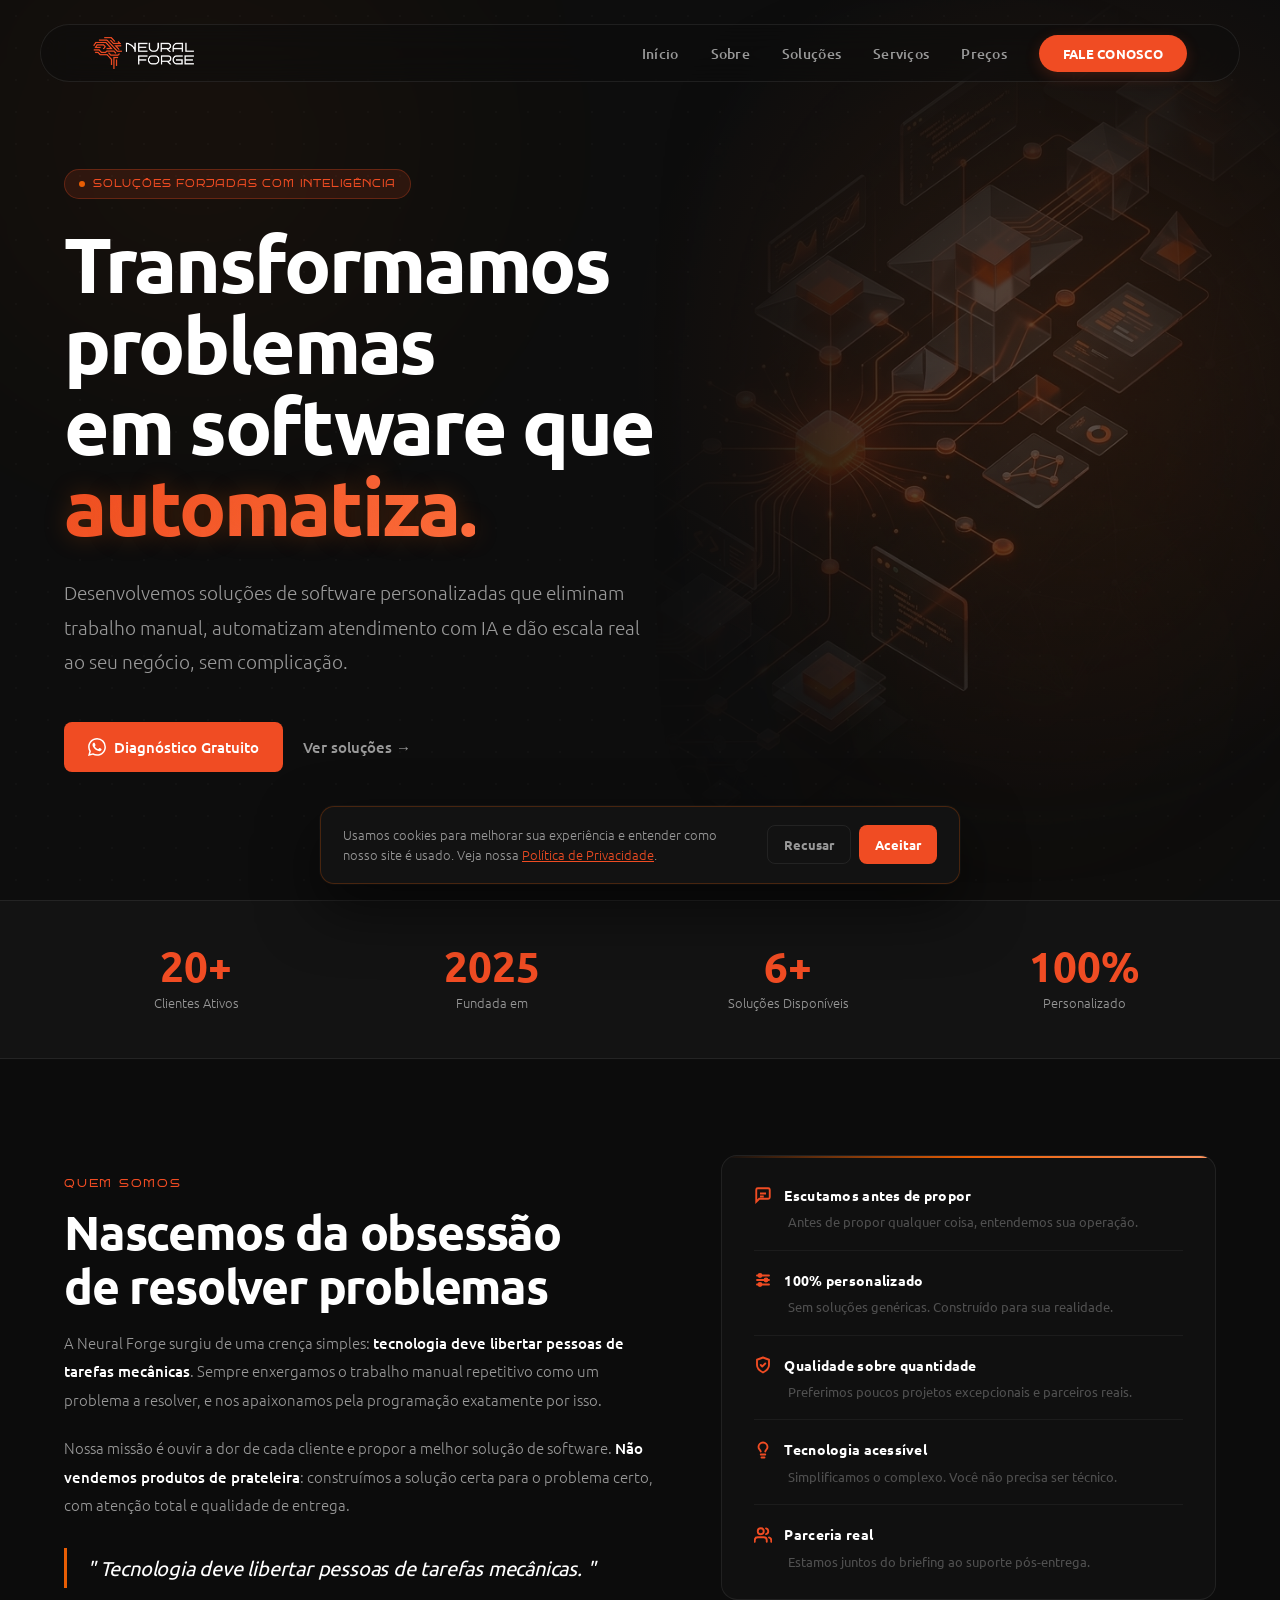
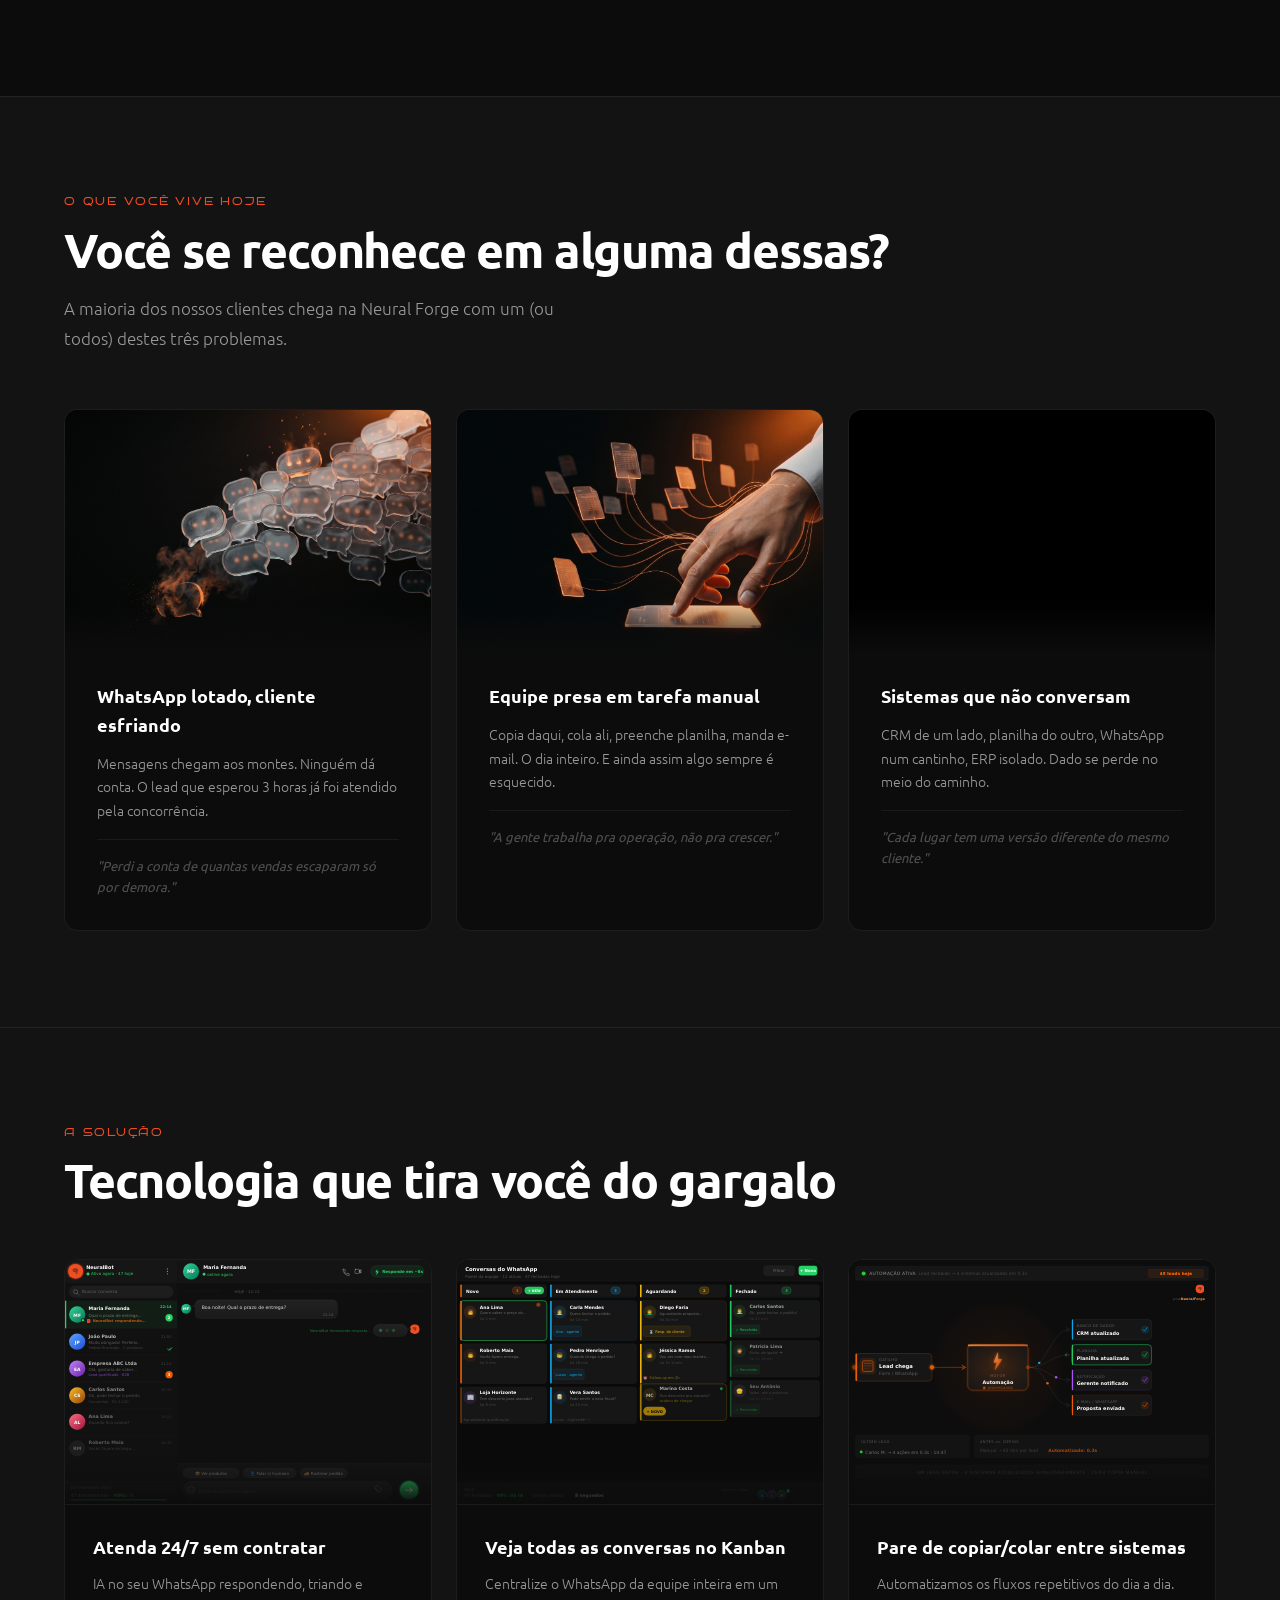
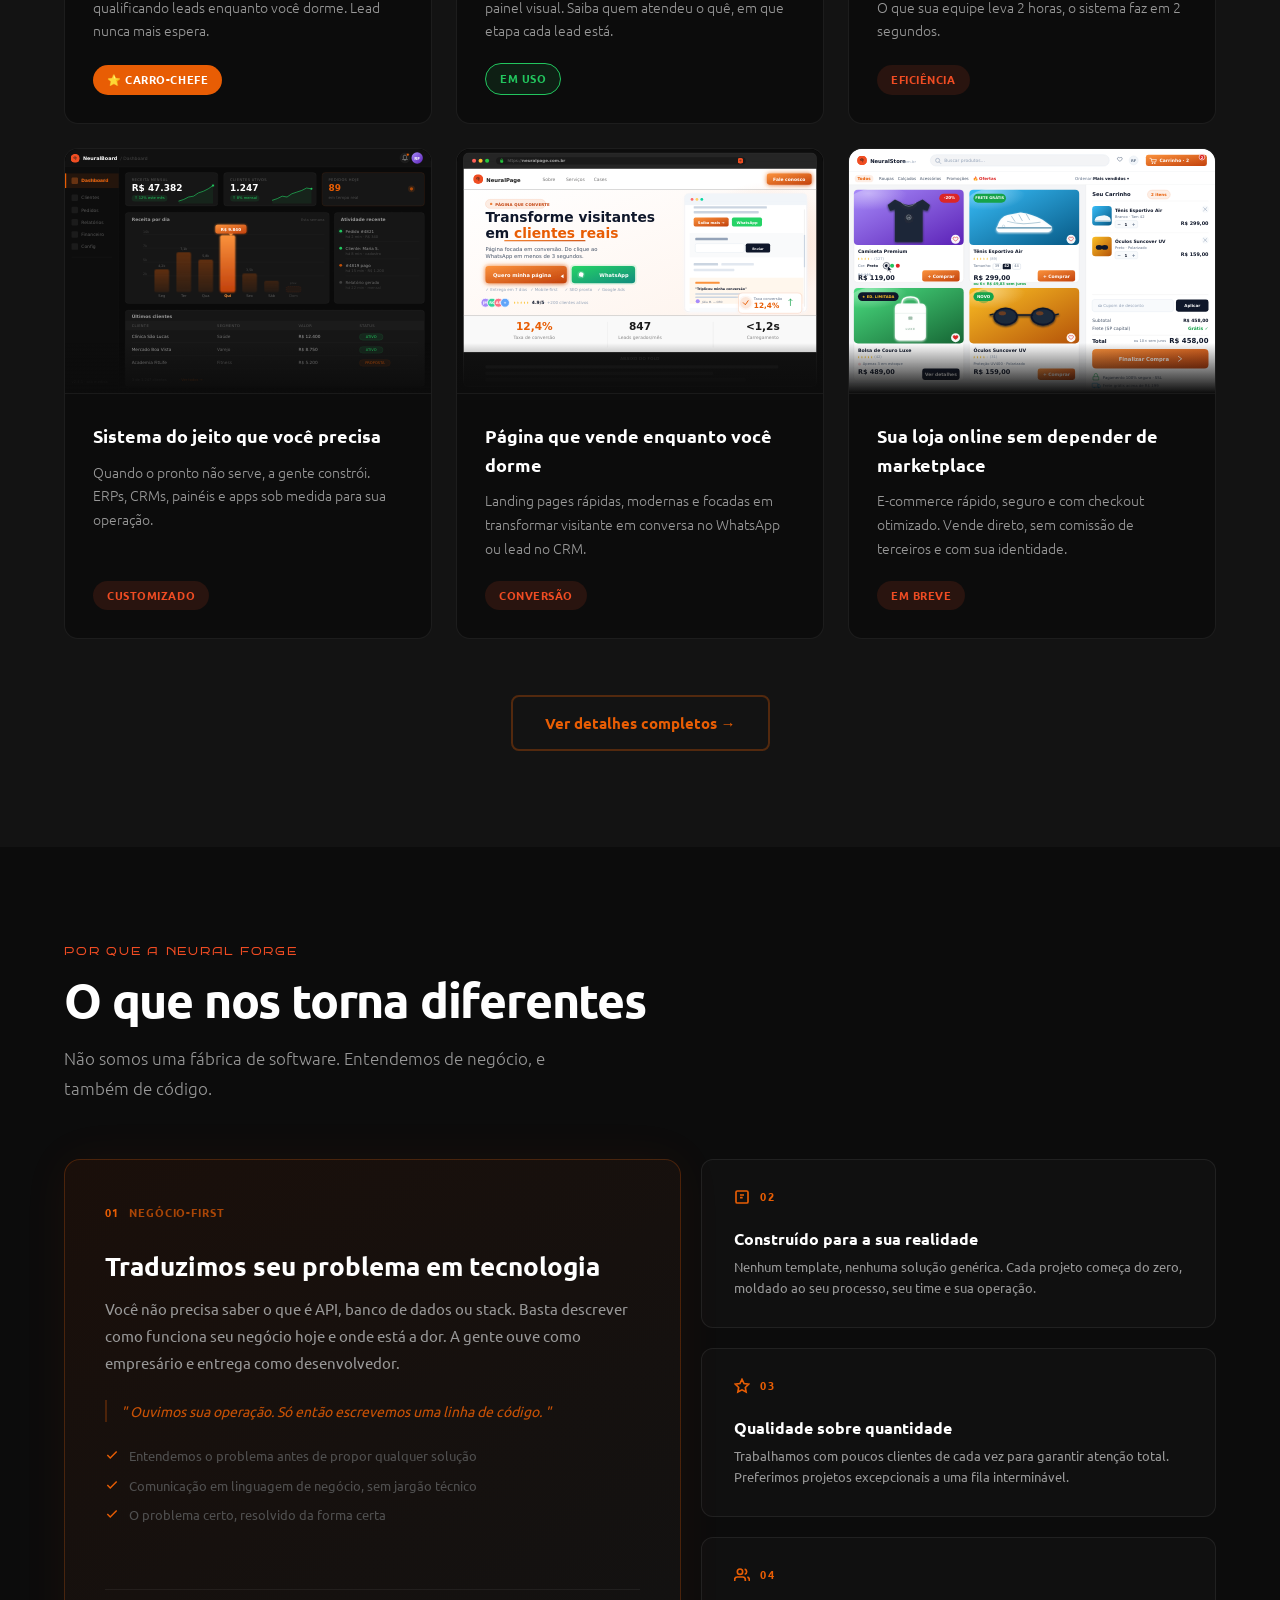
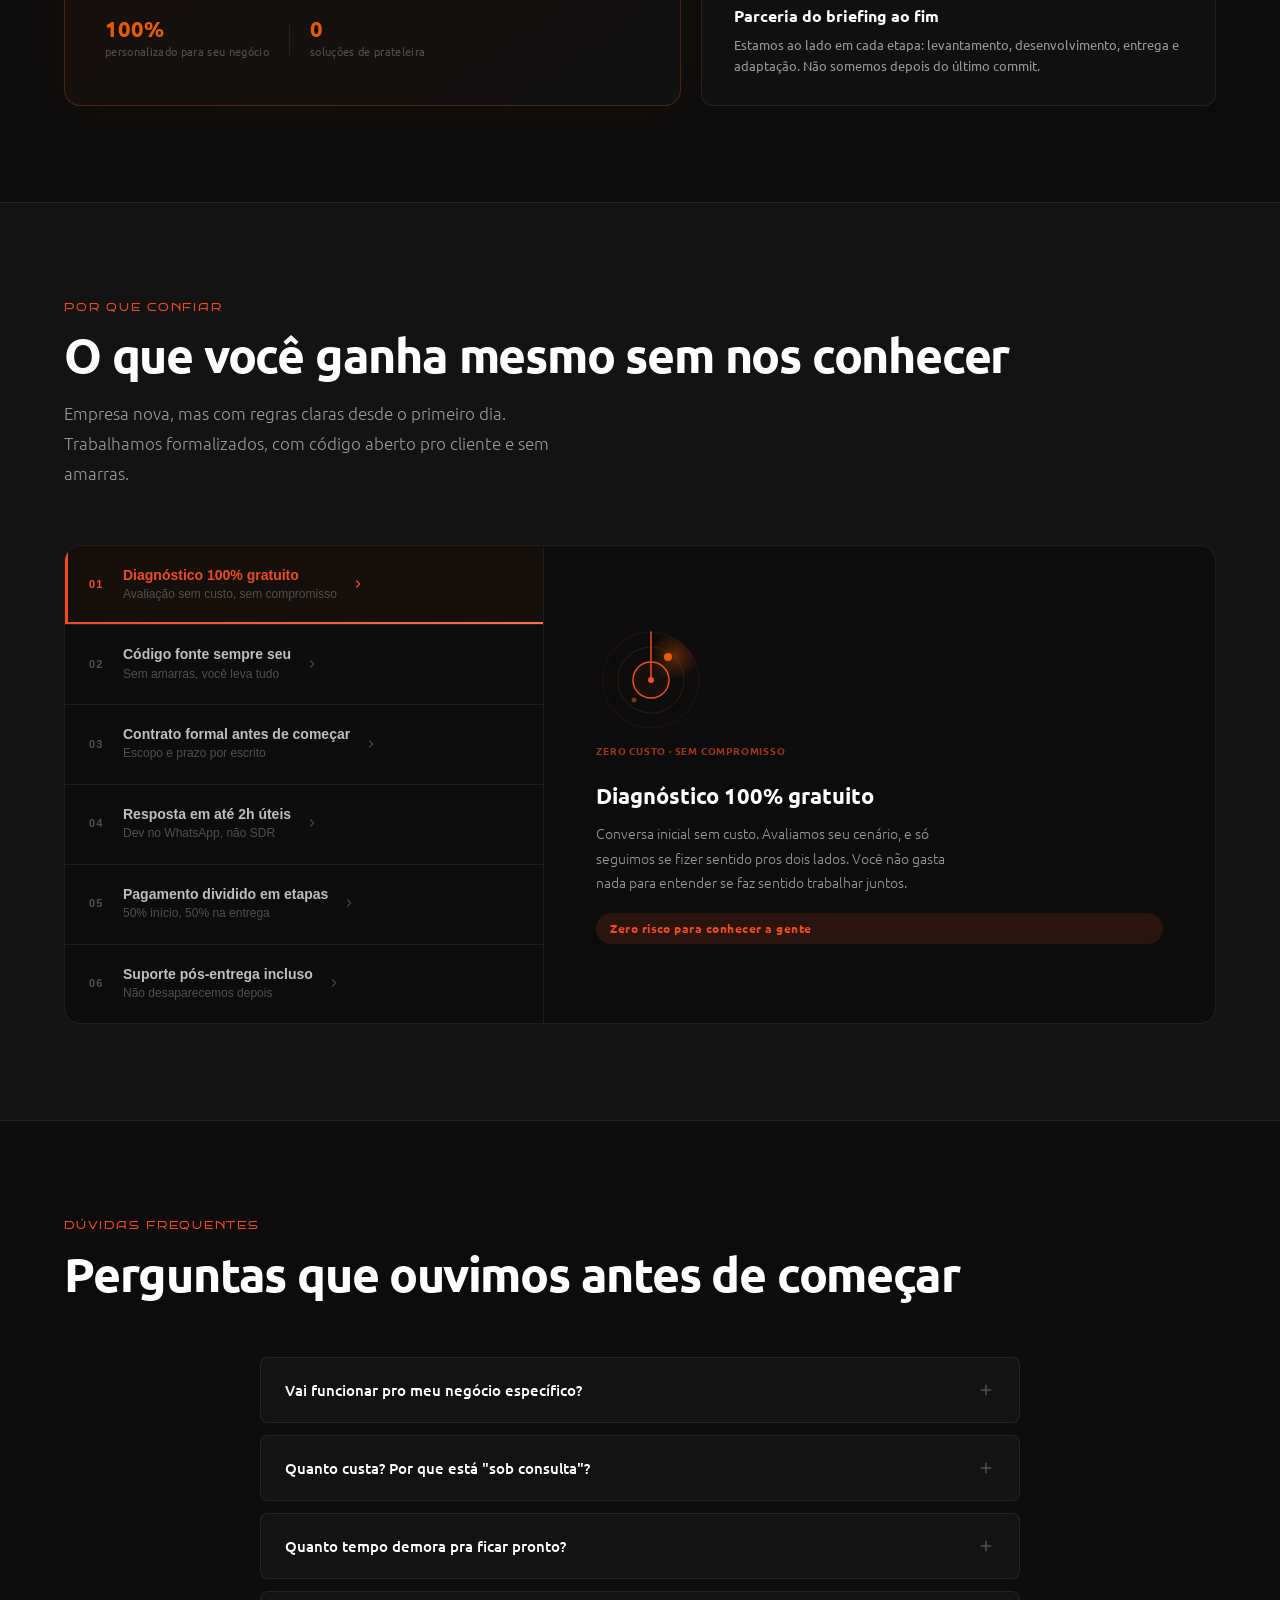
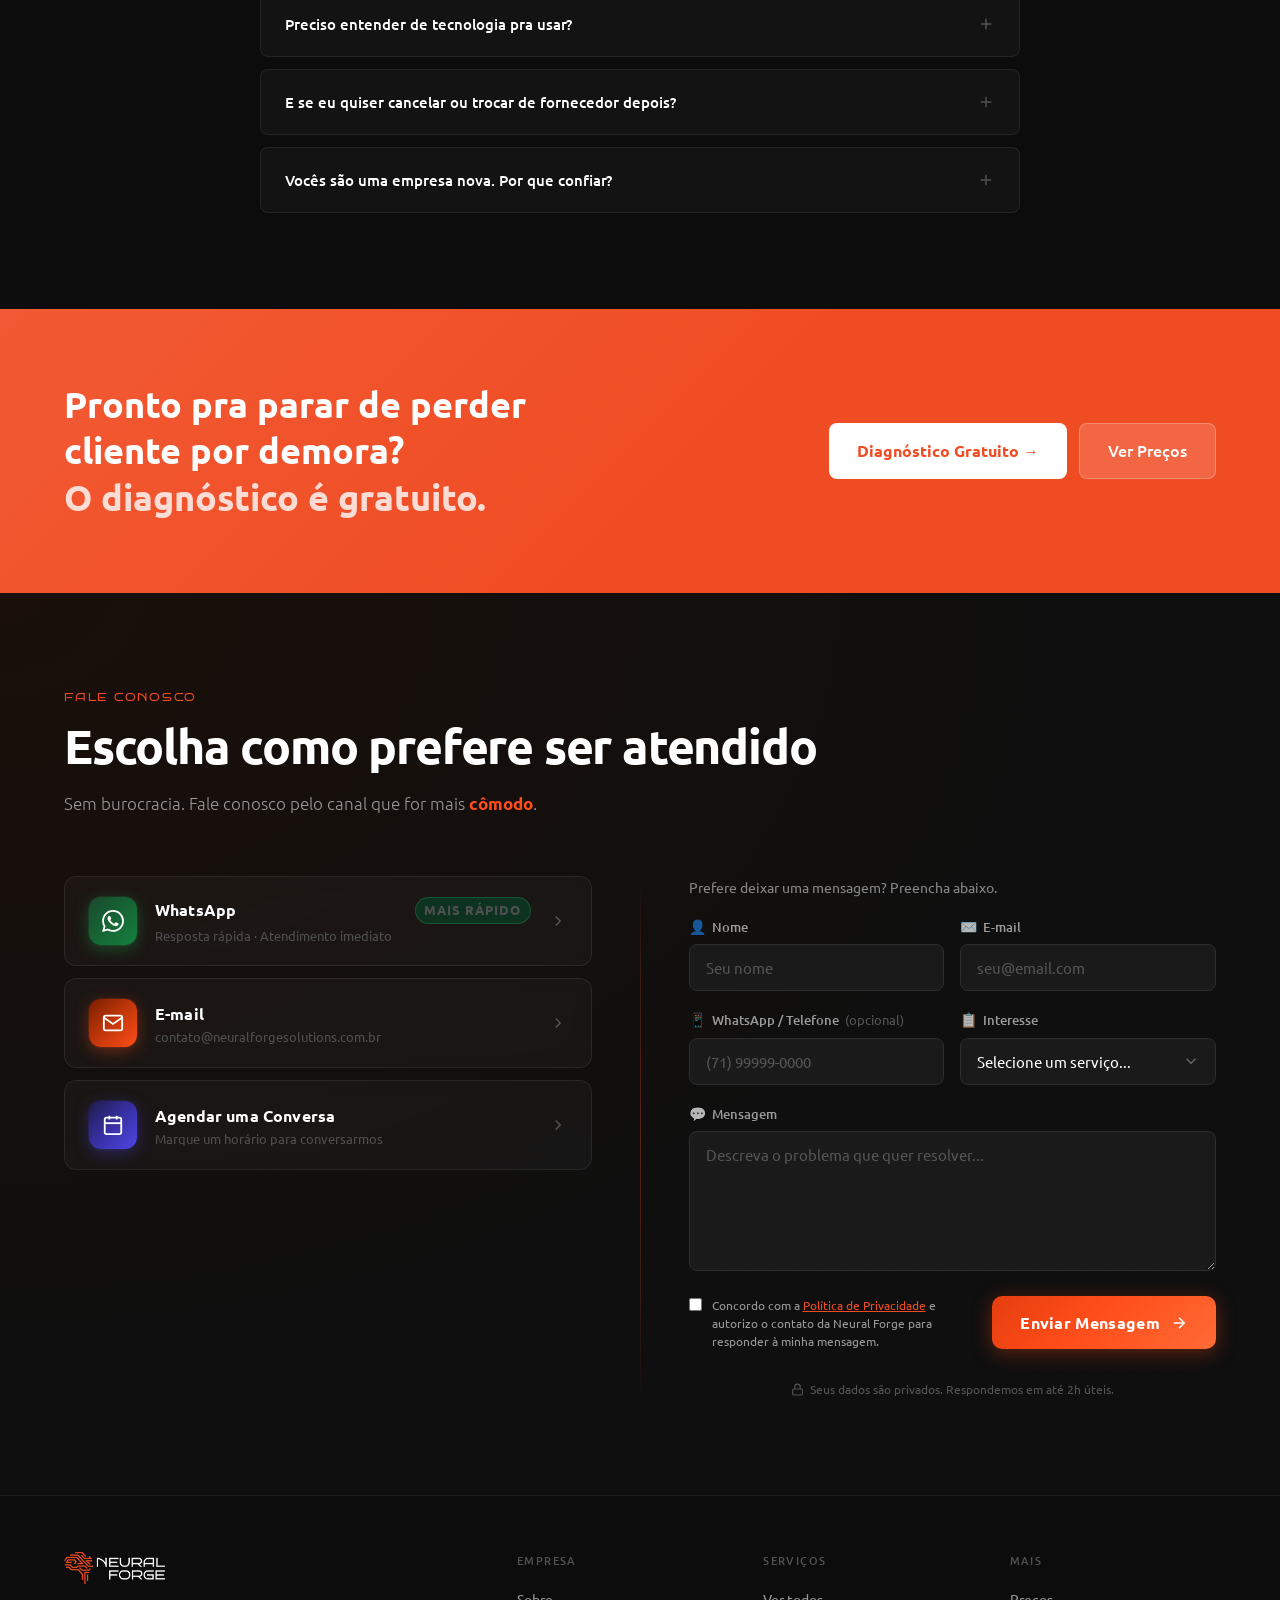
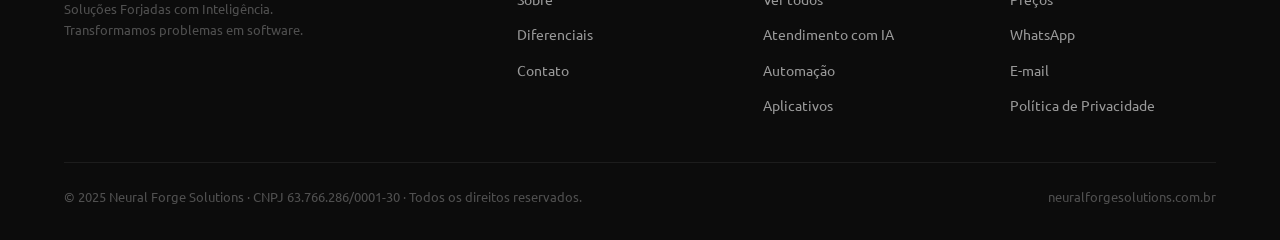
==== commit cefa7b0d: "fix: textos sobre/preços corrigidos para tom mais profissional" ====
--- a/index.html
+++ b/index.html
@@ -236,7 +236,7 @@
       <div class="about-text fi">
         <div class="sec-label">Quem Somos</div>
         <h2 class="sec-title">Nascemos da obsessão<br>de resolver problemas</h2>
-        <p>A Neural Forge surgiu de uma crença simples: <strong>tecnologia deve libertar pessoas de tarefas mecânicas</strong>. Sempre odiamos trabalho manual repetitivo, e nos apaixonamos pela programação exatamente por isso.</p>
+        <p>A Neural Forge surgiu de uma crença simples: <strong>tecnologia deve libertar pessoas de tarefas mecânicas</strong>. Sempre enxergamos o trabalho manual repetitivo como um problema a resolver, e nos apaixonamos pela programação exatamente por isso.</p>
         <p>Nossa missão é ouvir a dor de cada cliente e propor a melhor solução de software. <strong>Não vendemos produtos de prateleira</strong>: construímos a solução certa para o problema certo, com atenção total e qualidade de entrega.</p>
         <div class="about-quote">
           " Tecnologia deve libertar pessoas de tarefas mecânicas. "
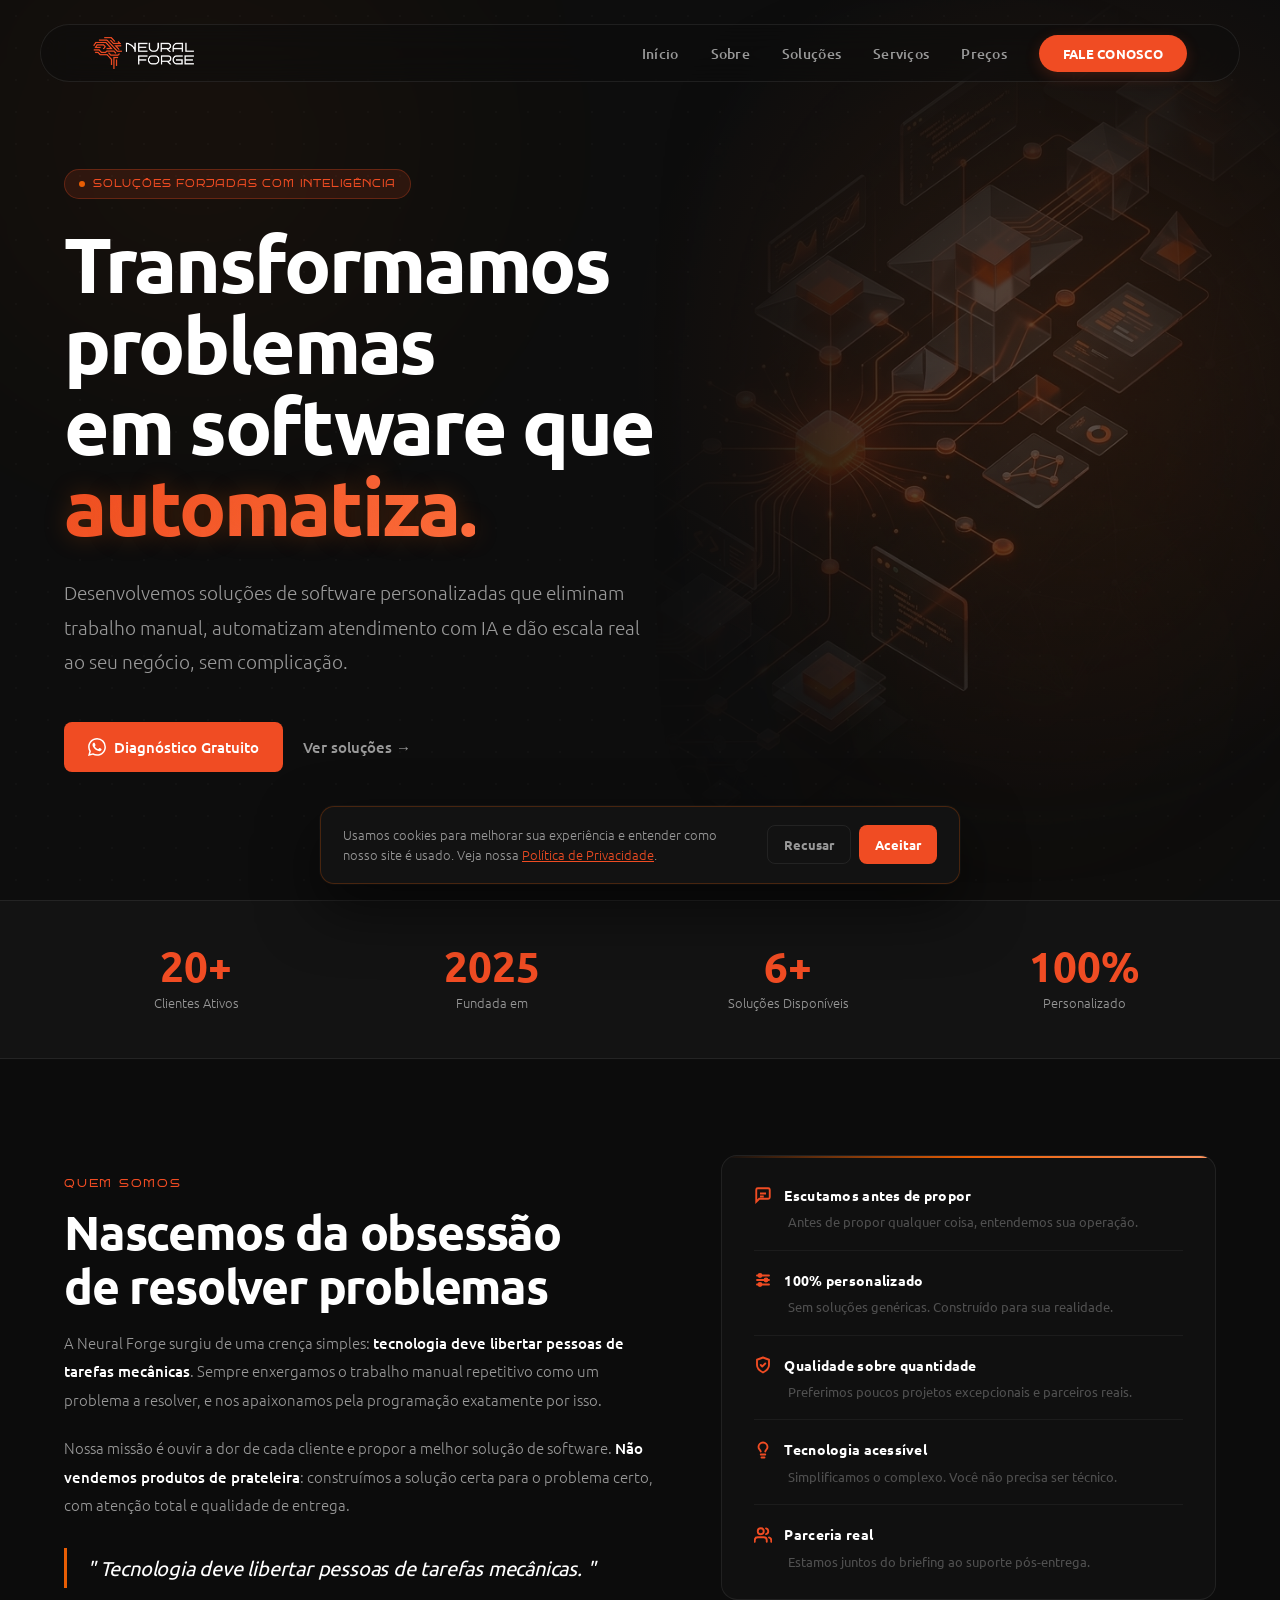
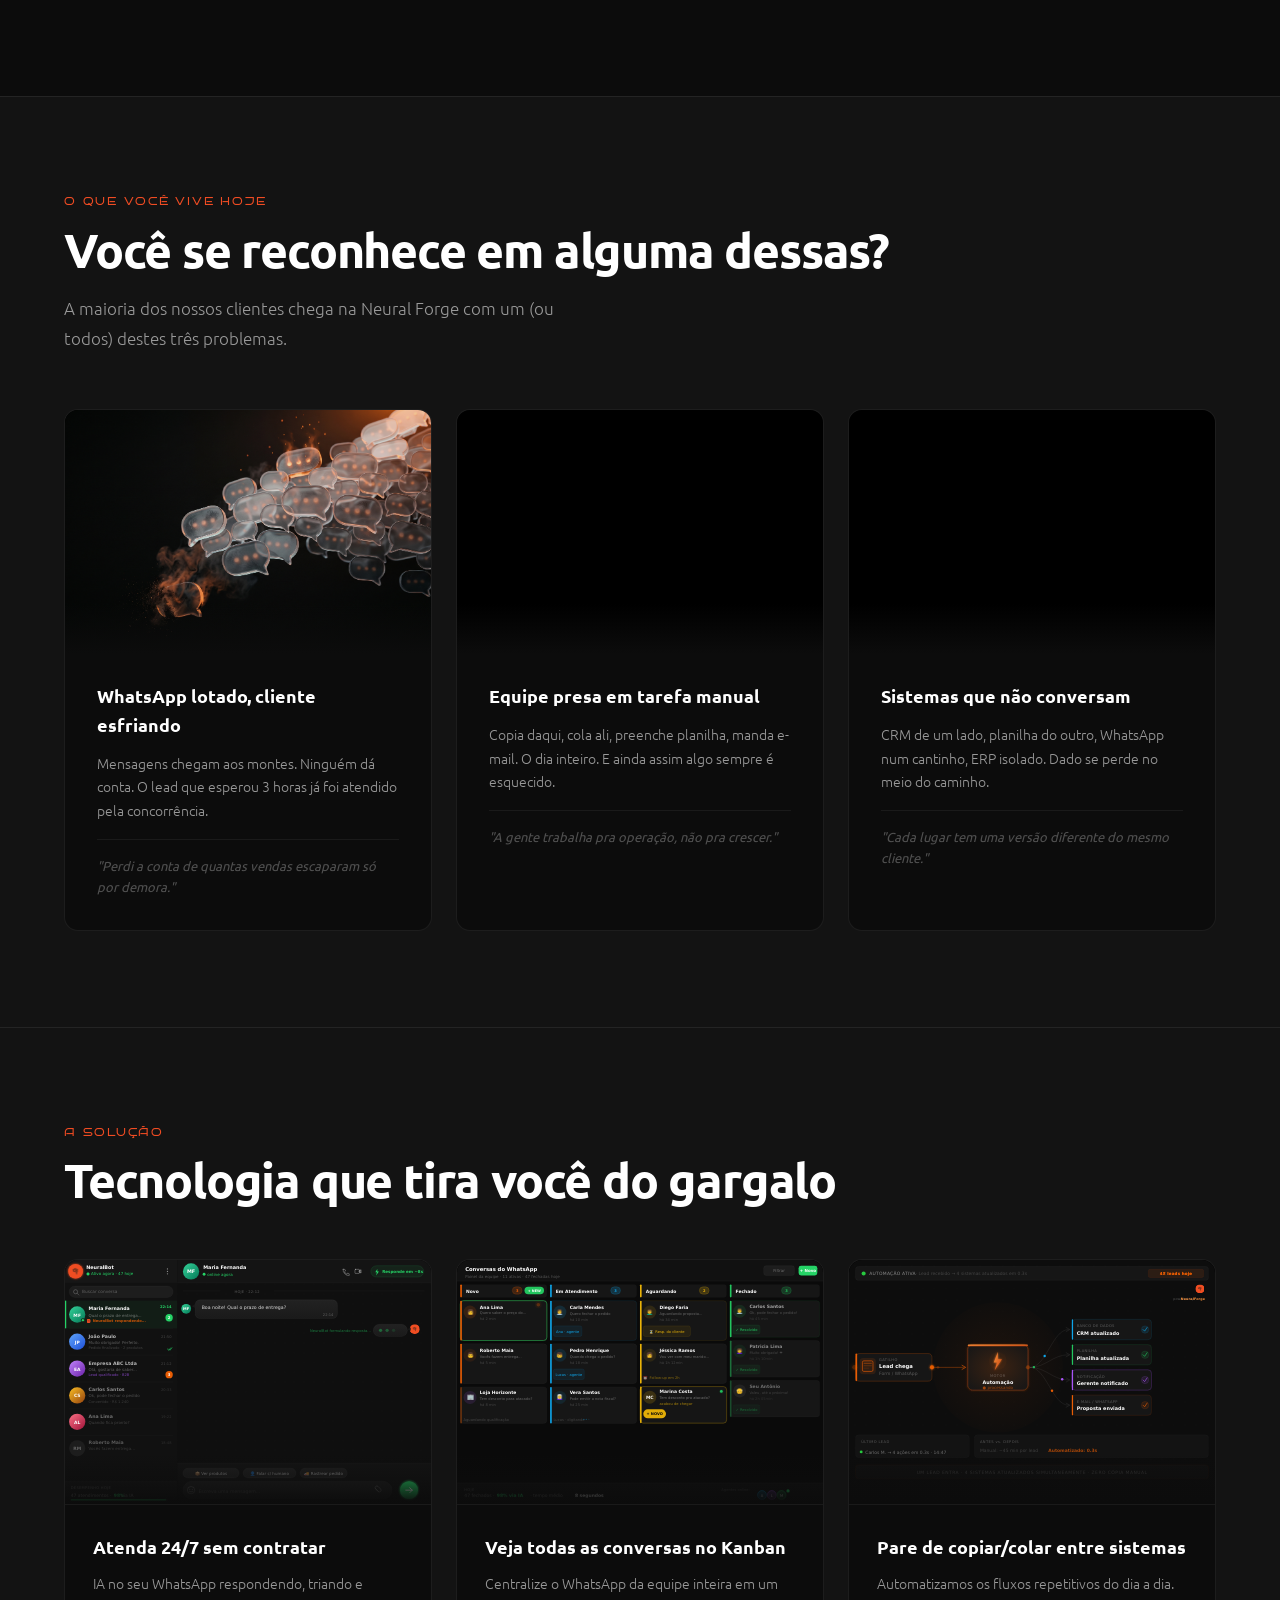
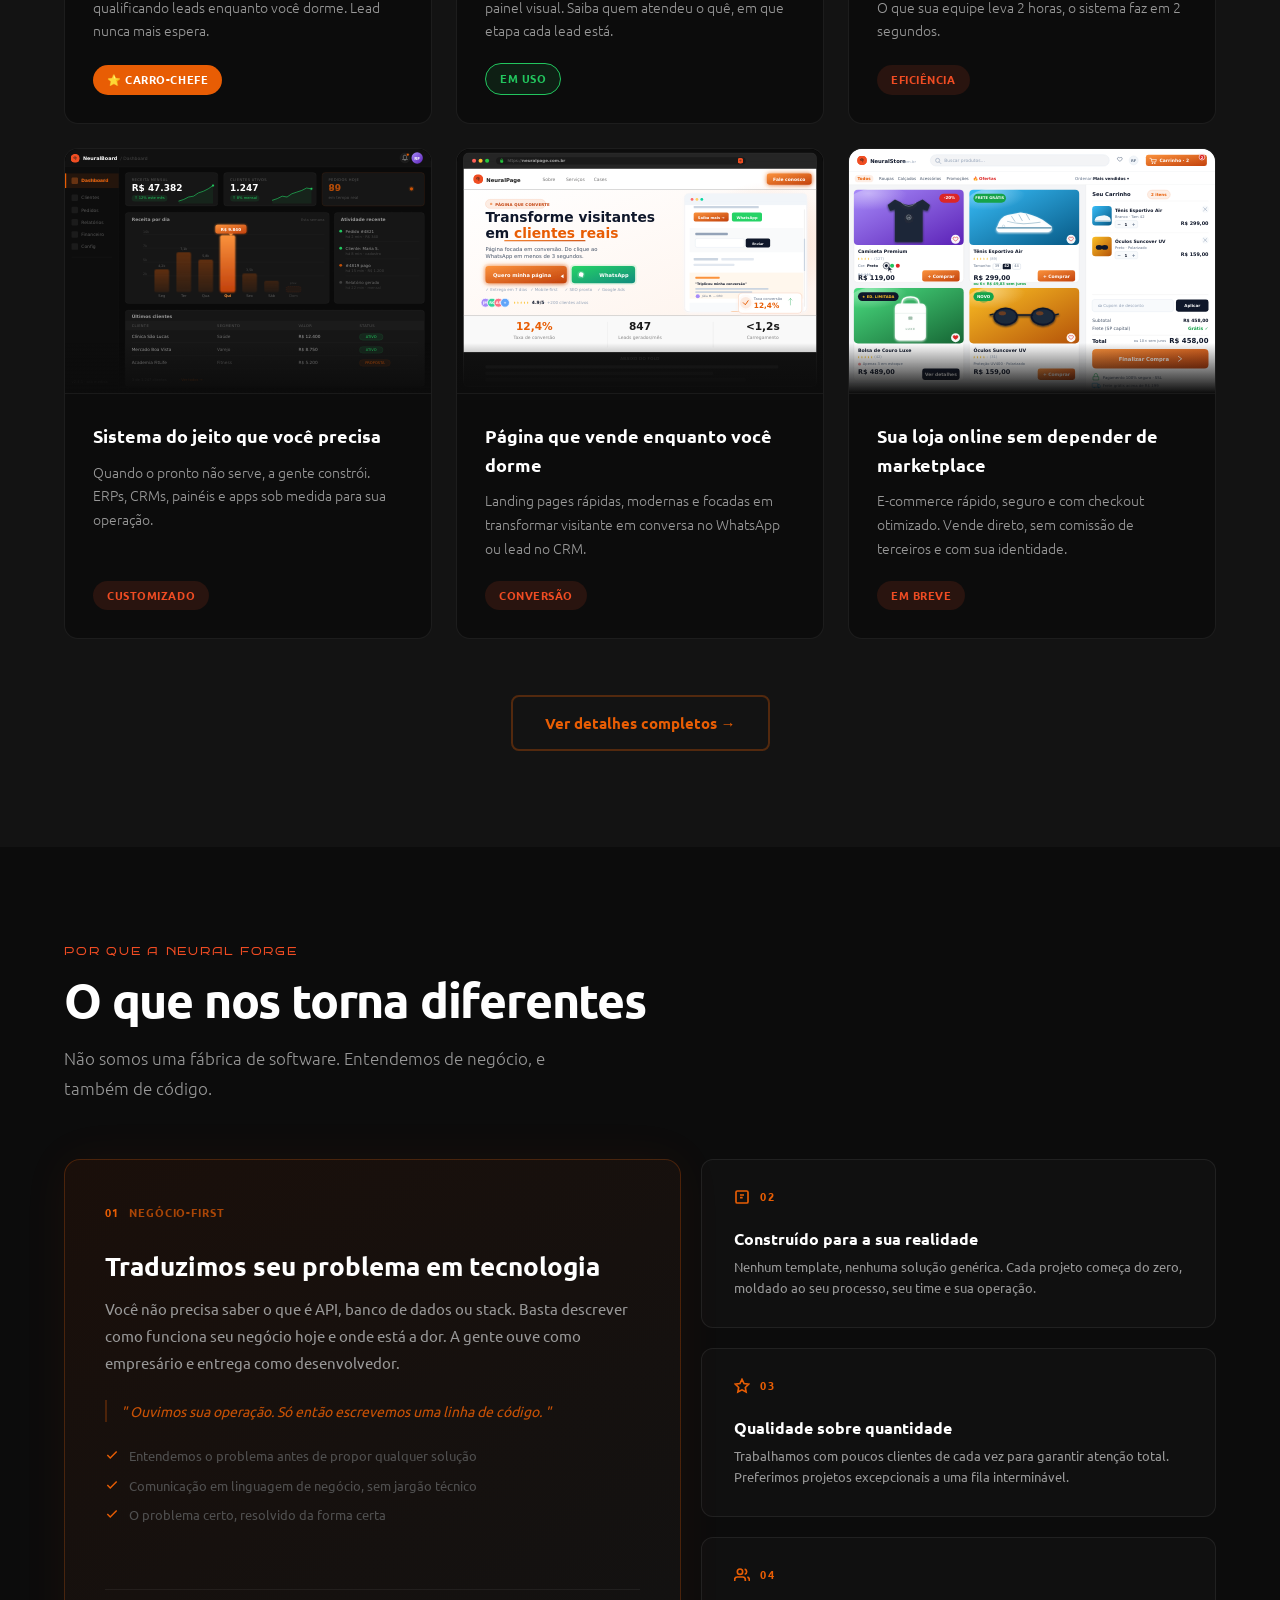
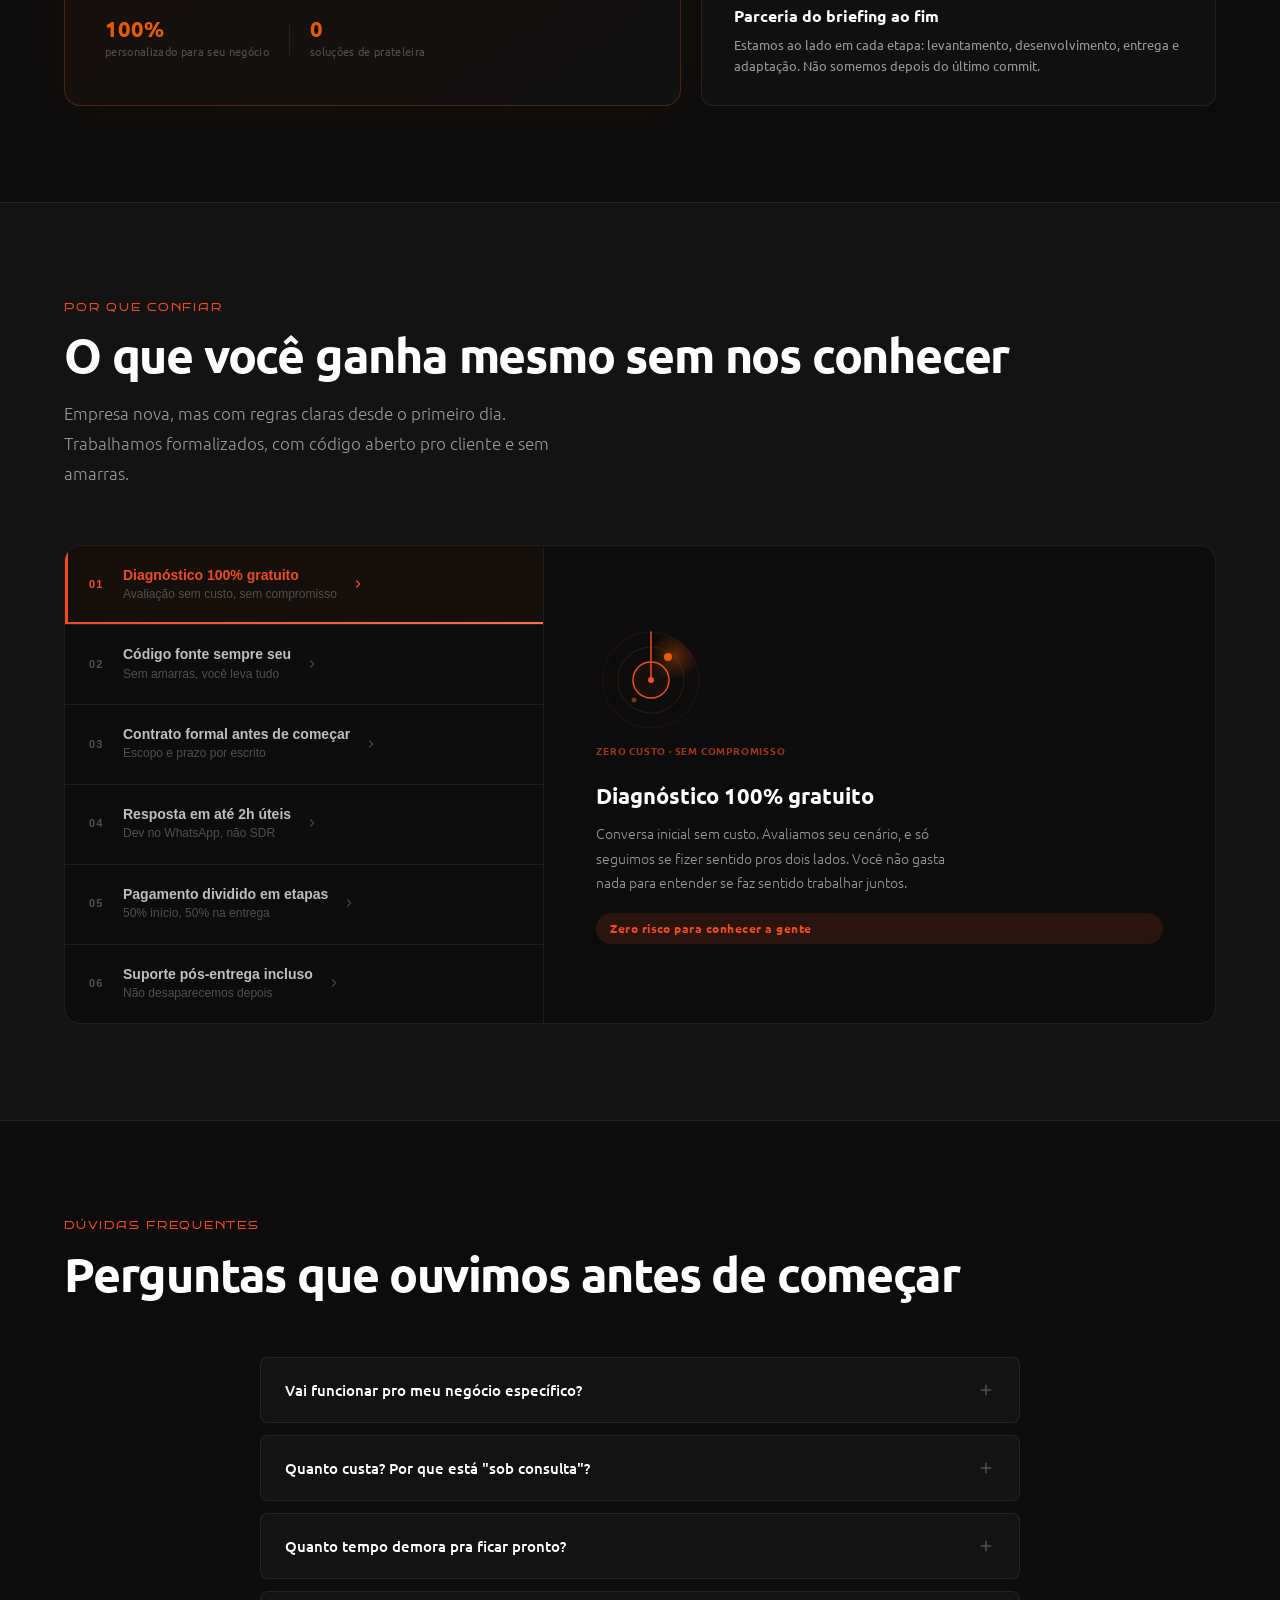
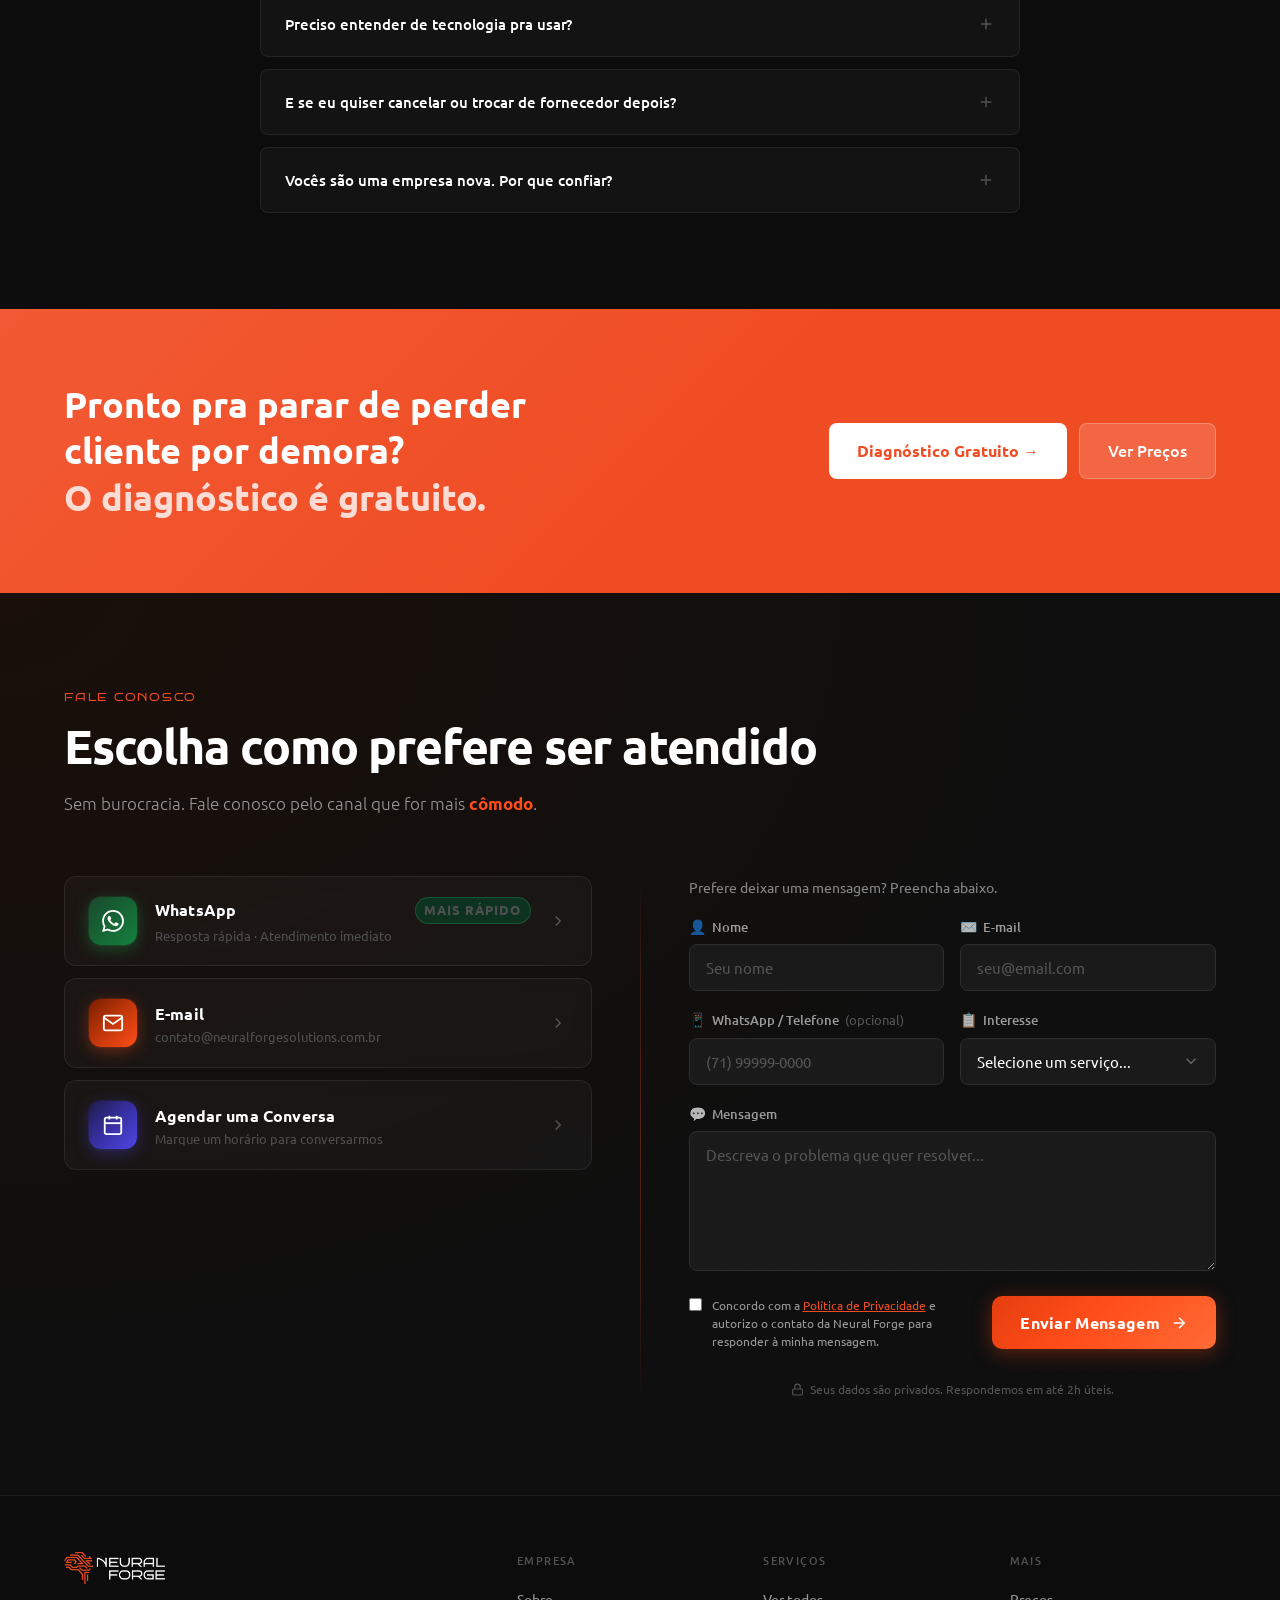
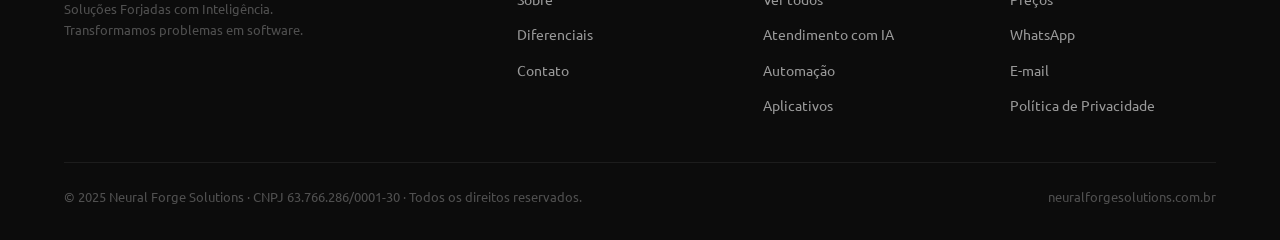
==== commit 41e0110b: "feat: página obrigado, redirect pós-form e correções de texto" ====
--- a/index.html
+++ b/index.html
@@ -2691,11 +2691,8 @@
         label.textContent = 'Mensagem enviada! ✓';
 
         setTimeout(() => {
-          btn.classList.remove('success');
-          label.textContent = 'Enviar Mensagem';
-          form.reset();
-          document.querySelectorAll('.c-form input, .c-form textarea').forEach(el => el.style.borderColor = '');
-        }, 4000);
+          window.location.href = 'obrigado.html';
+        }, 800);
       } catch (err) {
         console.error('Erro ao enviar:', err);
         btn.classList.remove('loading');
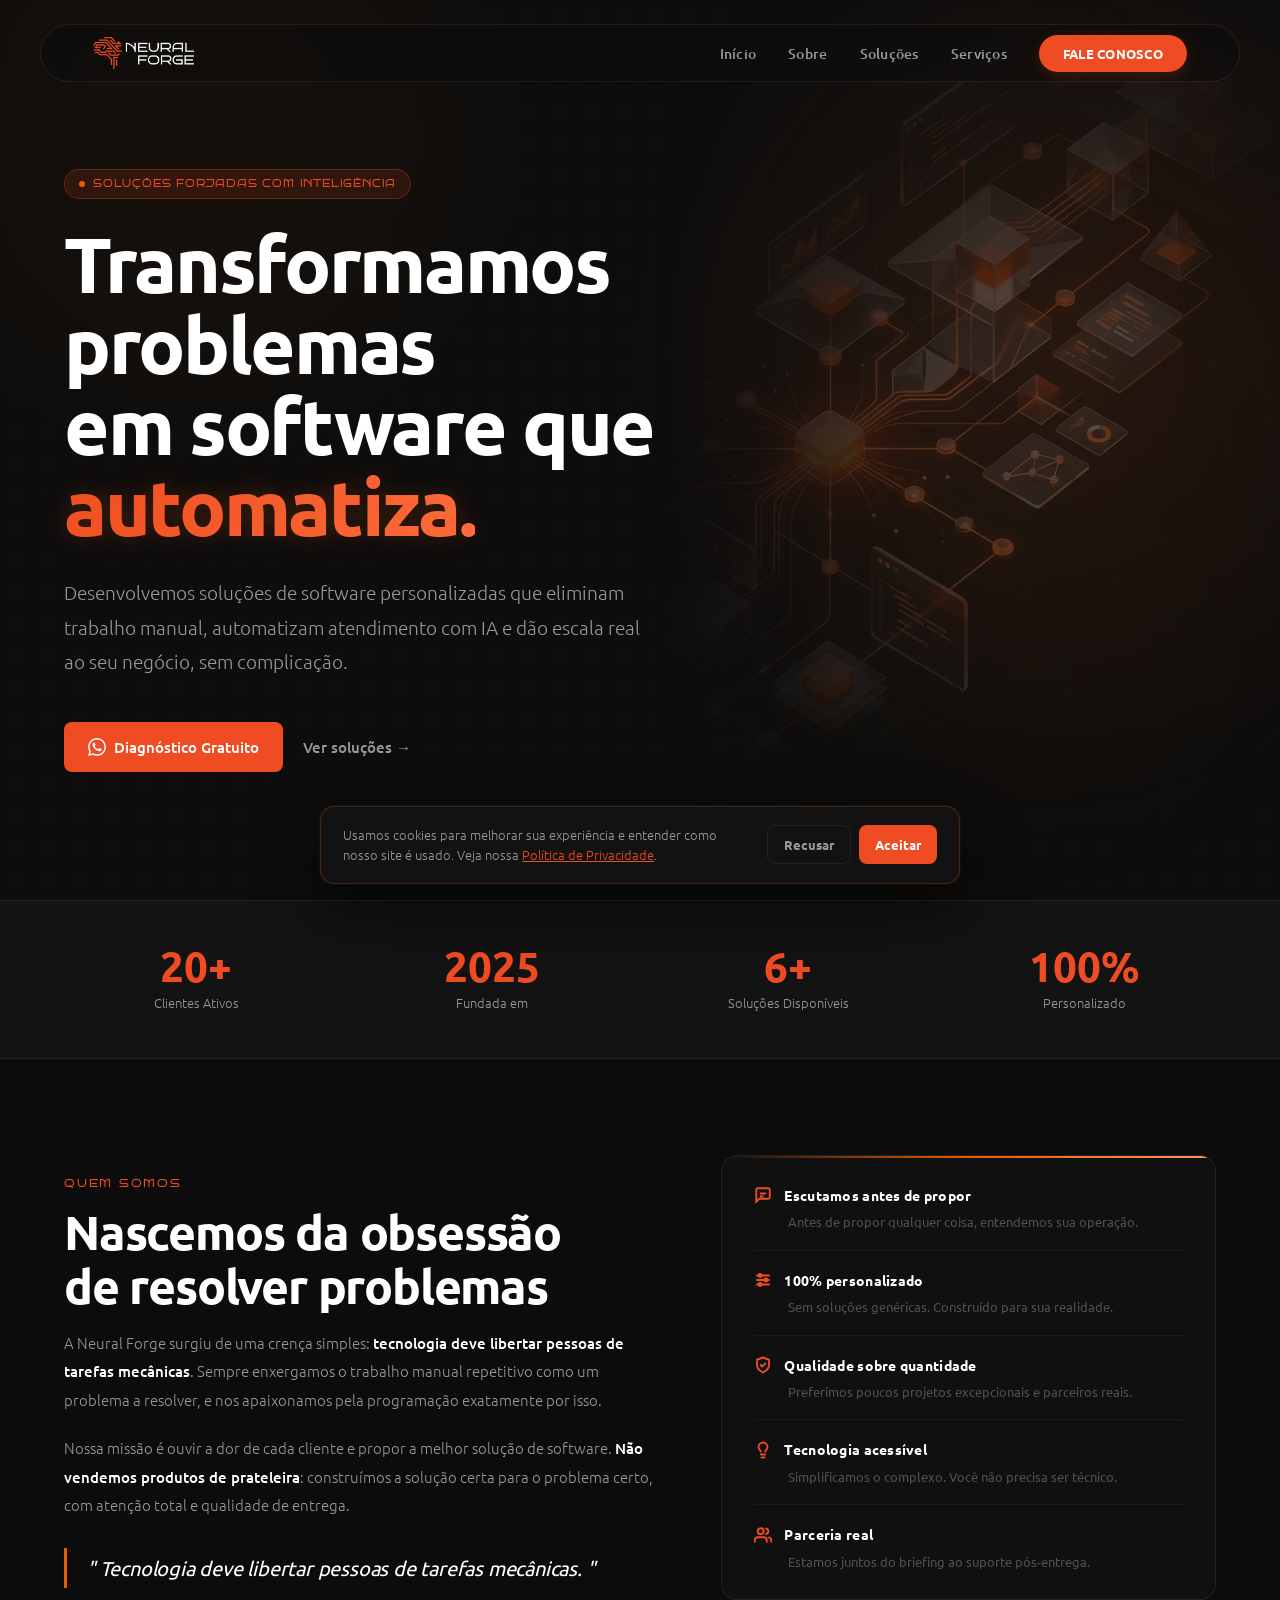
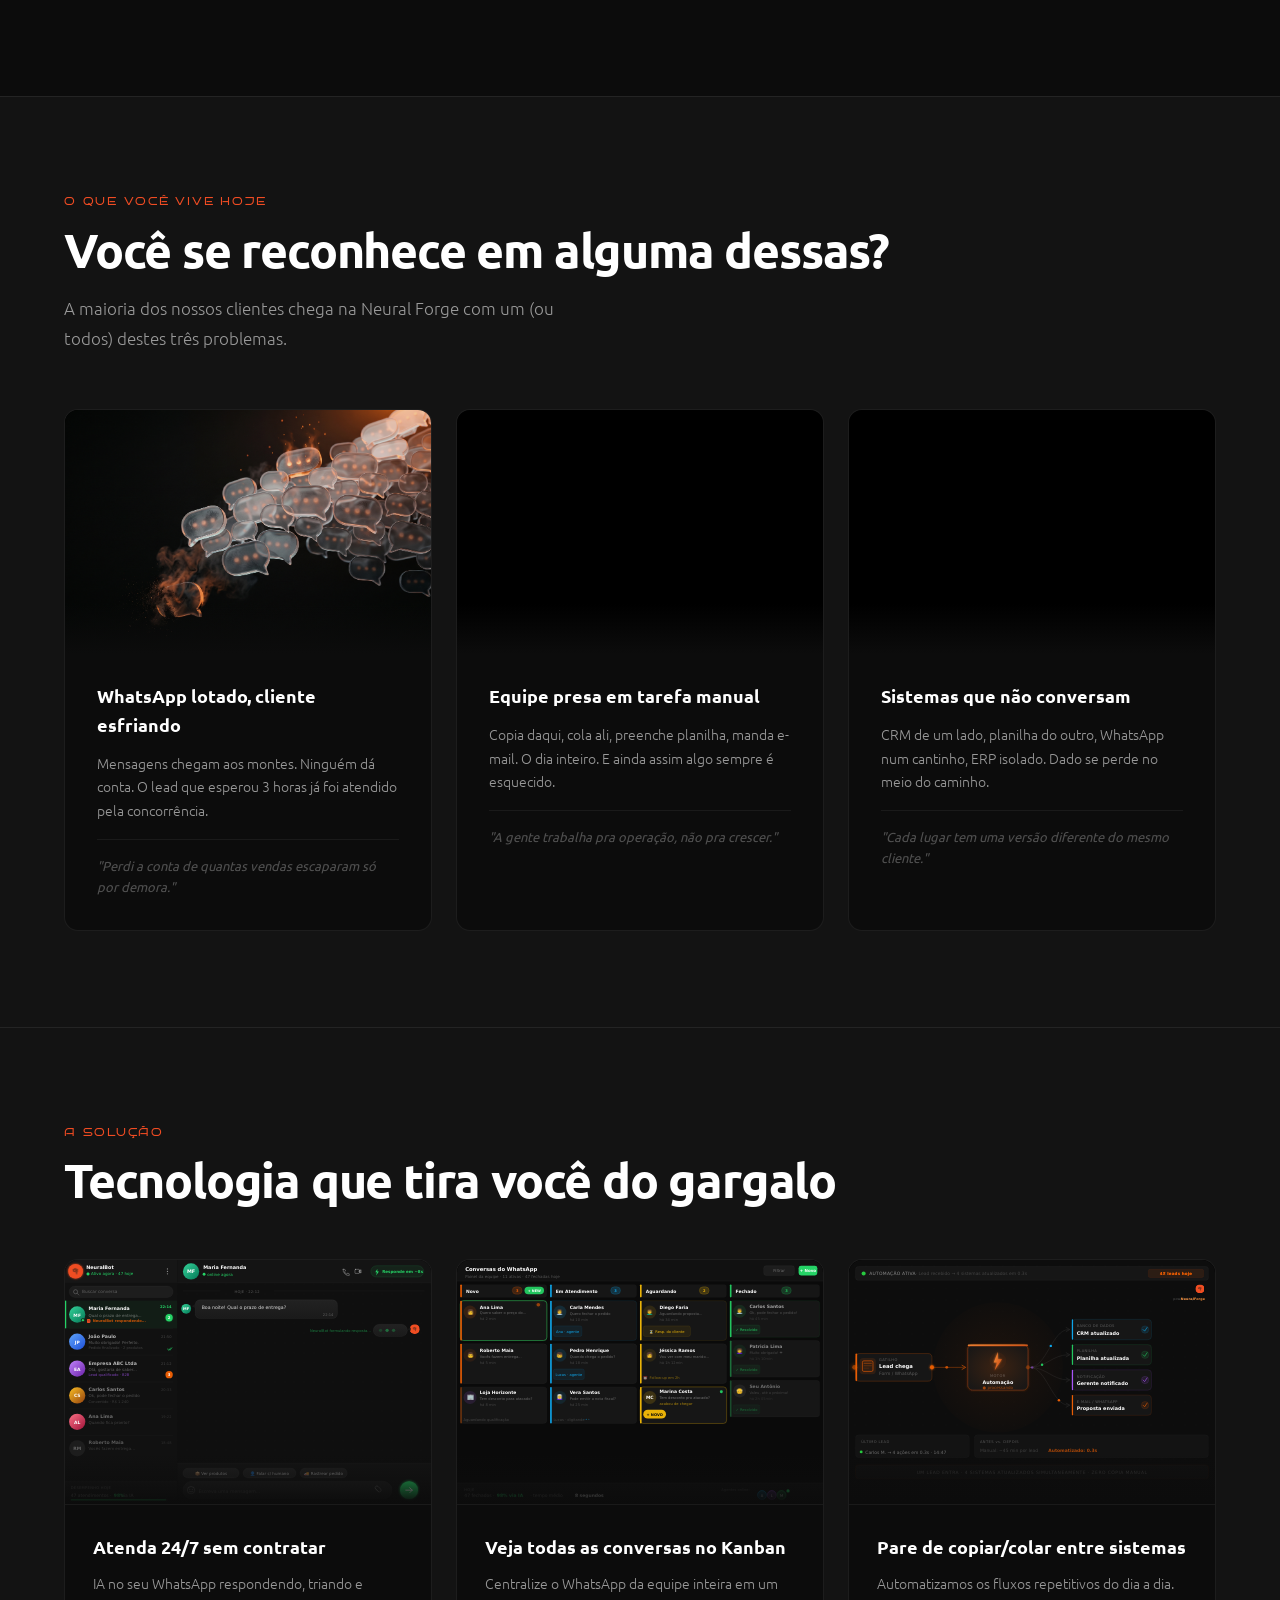
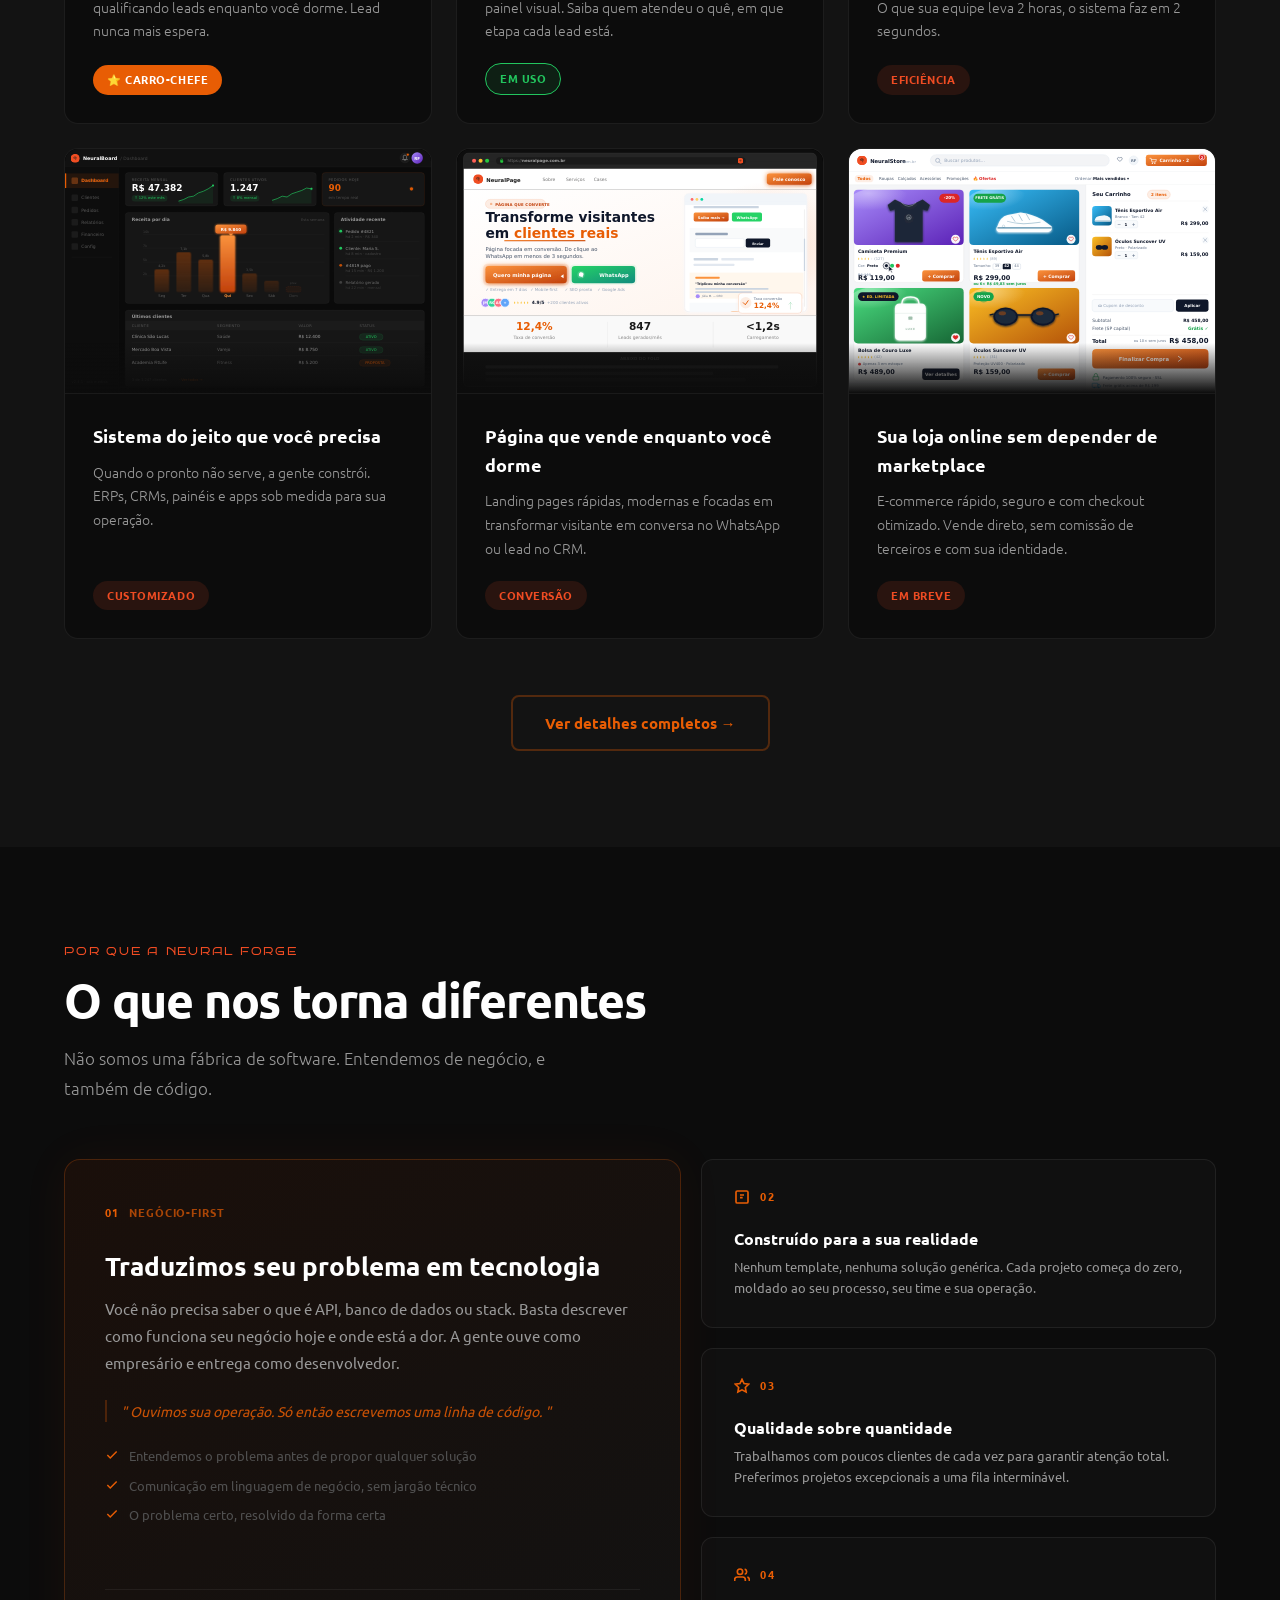
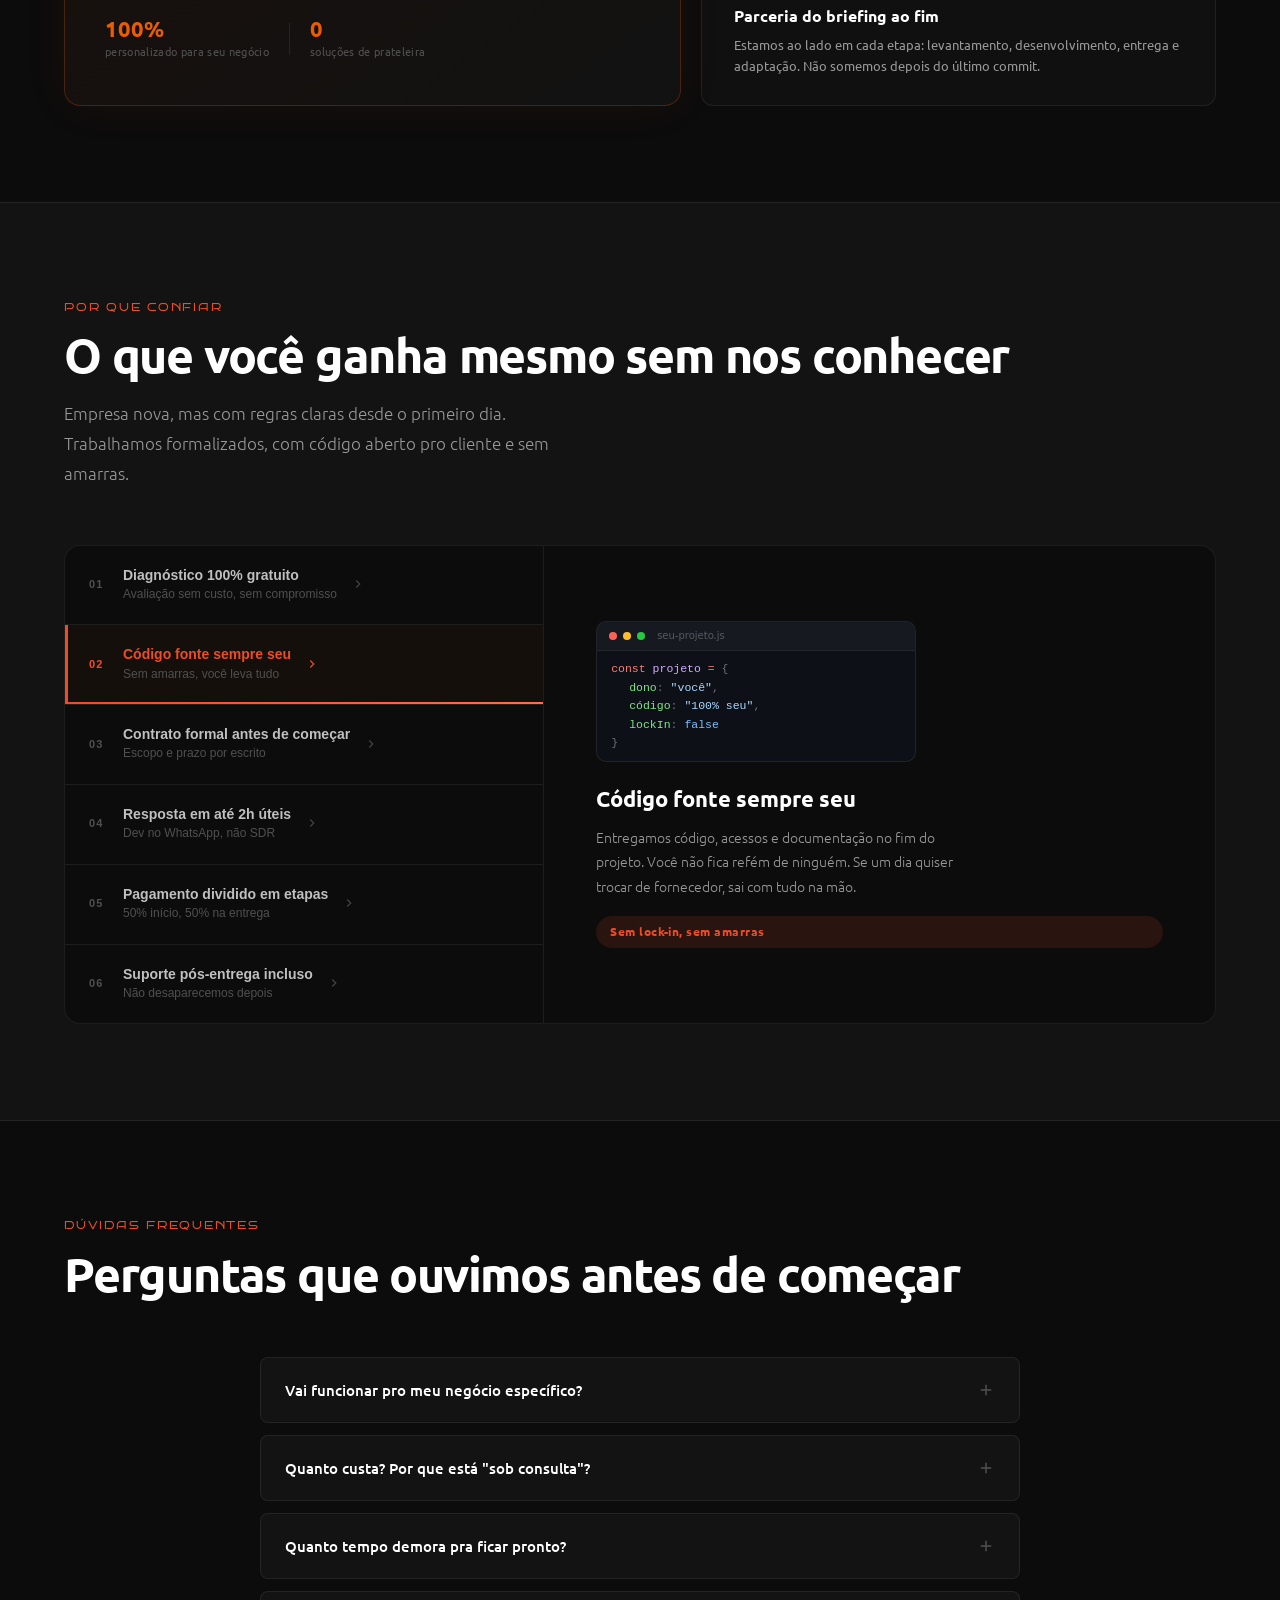
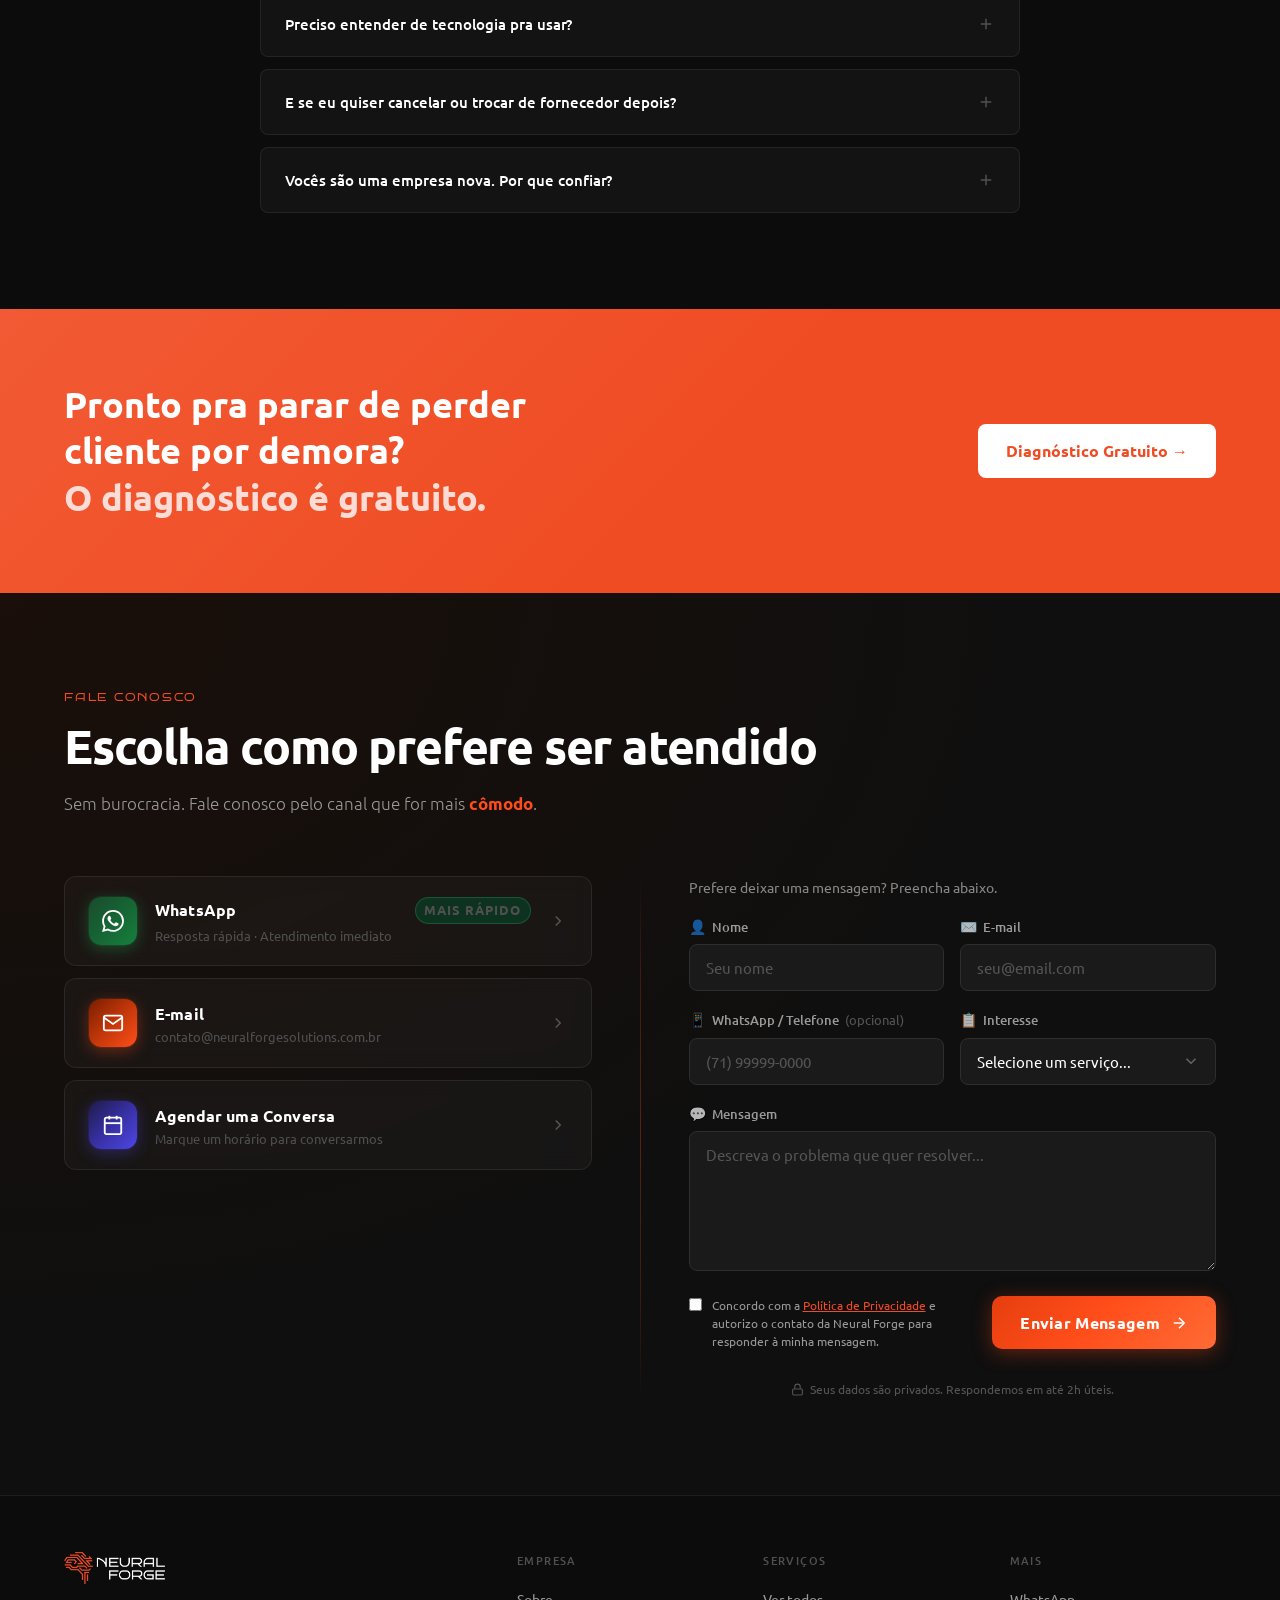
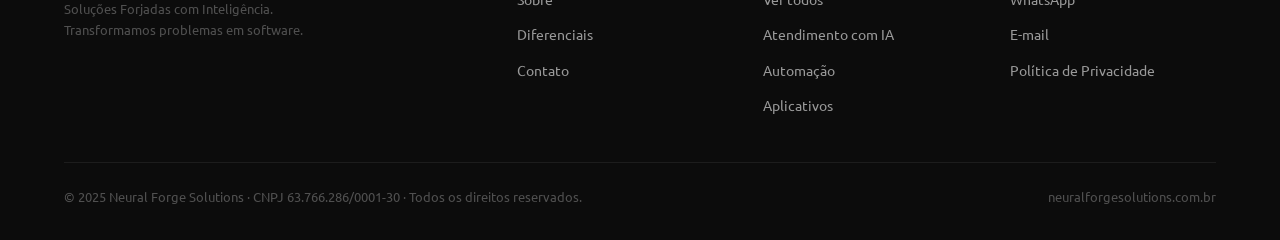
==== commit 669d0f1c: "feat: remove aba Preços da nav/footer, redireciona precos.html para contato" ====
--- a/index.html
+++ b/index.html
@@ -157,7 +157,6 @@
         <li><a href="index.html#sobre">Sobre</a></li>
         <li><a href="index.html#solucoes">Soluções</a></li>
         <li><a href="servicos.html">Serviços</a></li>
-        <li><a href="precos.html">Preços</a></li>
         <li><a href="index.html#contato" class="nav-cta">Fale Conosco</a></li>
       </ul>
       <button class="hamburger" id="hamburger" aria-label="Menu">
@@ -2465,7 +2464,6 @@
       <h2>Pronto pra parar de perder cliente por demora?<br><em>O diagnóstico é gratuito.</em></h2>
       <div class="btns">
         <a href="https://wa.me/5571993866628?text=Ol%C3%A1%2C%20vim%20do%20site%20e%20quero%20um%20diagn%C3%B3stico%20gratuito%20do%20meu%20neg%C3%B3cio." class="btn btn-white" style="font-size:16px;padding:14px 28px;" data-cta="ctaband-diagnostico">Diagnóstico Gratuito →</a>
-        <a href="precos.html" class="btn" style="background:rgba(255,255,255,.15);color:#fff;font-size:16px;padding:14px 28px;border:1px solid rgba(255,255,255,.25);">Ver Preços</a>
       </div>
     </div>
   </div>
@@ -2596,7 +2594,7 @@
       </div>
       <div class="footer-col"><h4>Empresa</h4><ul><li><a href="#sobre">Sobre</a></li><li><a href="#diferenciais">Diferenciais</a></li><li><a href="#contato">Contato</a></li></ul></div>
       <div class="footer-col"><h4>Serviços</h4><ul><li><a href="servicos.html">Ver todos</a></li><li><a href="servicos.html#ia">Atendimento com IA</a></li><li><a href="servicos.html#automacao">Automação</a></li><li><a href="servicos.html#apps">Aplicativos</a></li></ul></div>
-      <div class="footer-col"><h4>Mais</h4><ul><li><a href="precos.html">Preços</a></li><li><a href="https://wa.me/5571993866628?text=Ol%C3%A1%2C%20vim%20do%20site%20e%20quero%20um%20diagn%C3%B3stico%20gratuito%20do%20meu%20neg%C3%B3cio.">WhatsApp</a></li><li><a href="mailto:contato@neuralforgesolutions.com.br">E-mail</a></li><li><a href="politica-privacidade.html">Política de Privacidade</a></li></ul></div>
+      <div class="footer-col"><h4>Mais</h4><ul><li><a href="https://wa.me/5571993866628?text=Ol%C3%A1%2C%20vim%20do%20site%20e%20quero%20um%20diagn%C3%B3stico%20gratuito%20do%20meu%20neg%C3%B3cio.">WhatsApp</a></li><li><a href="mailto:contato@neuralforgesolutions.com.br">E-mail</a></li><li><a href="politica-privacidade.html">Política de Privacidade</a></li></ul></div>
     </div>
     <div class="footer-bottom">
       <p>© 2025 Neural Forge Solutions · CNPJ 63.766.286/0001-30 · Todos os direitos reservados.</p>
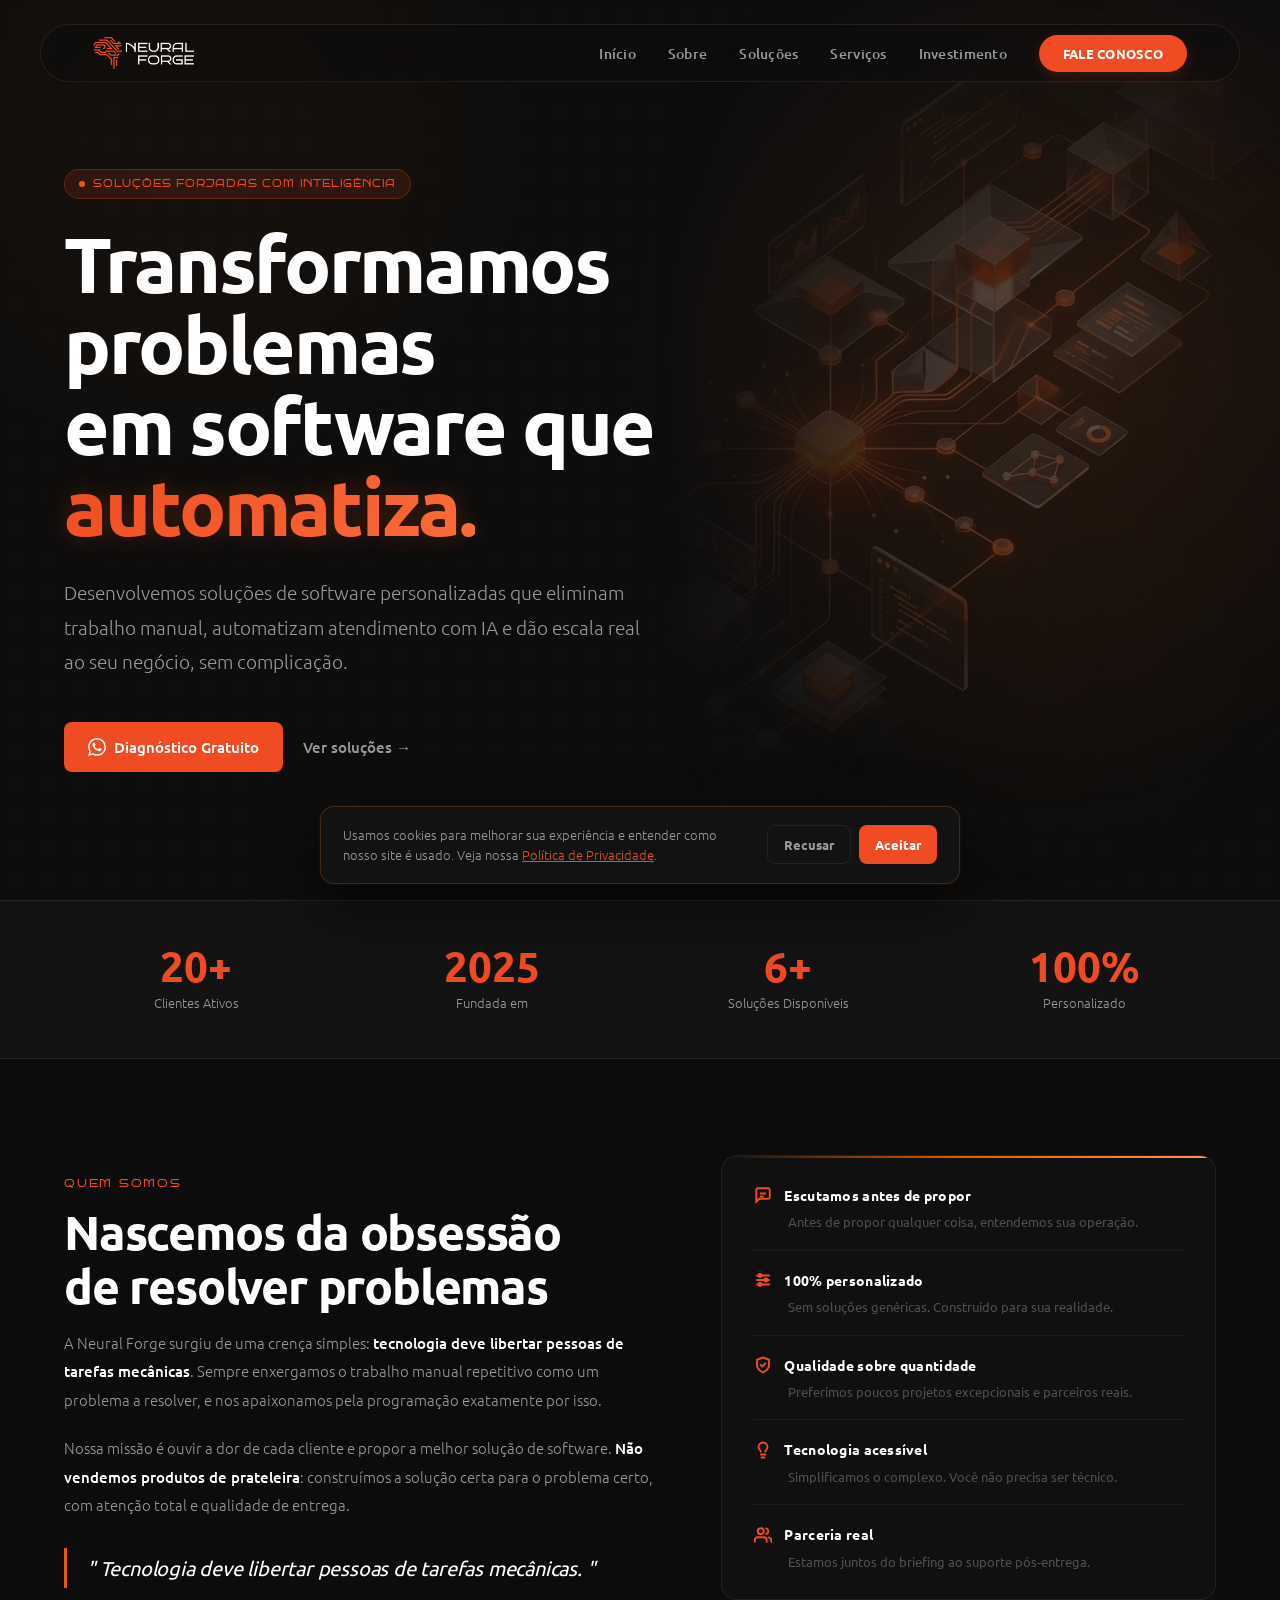
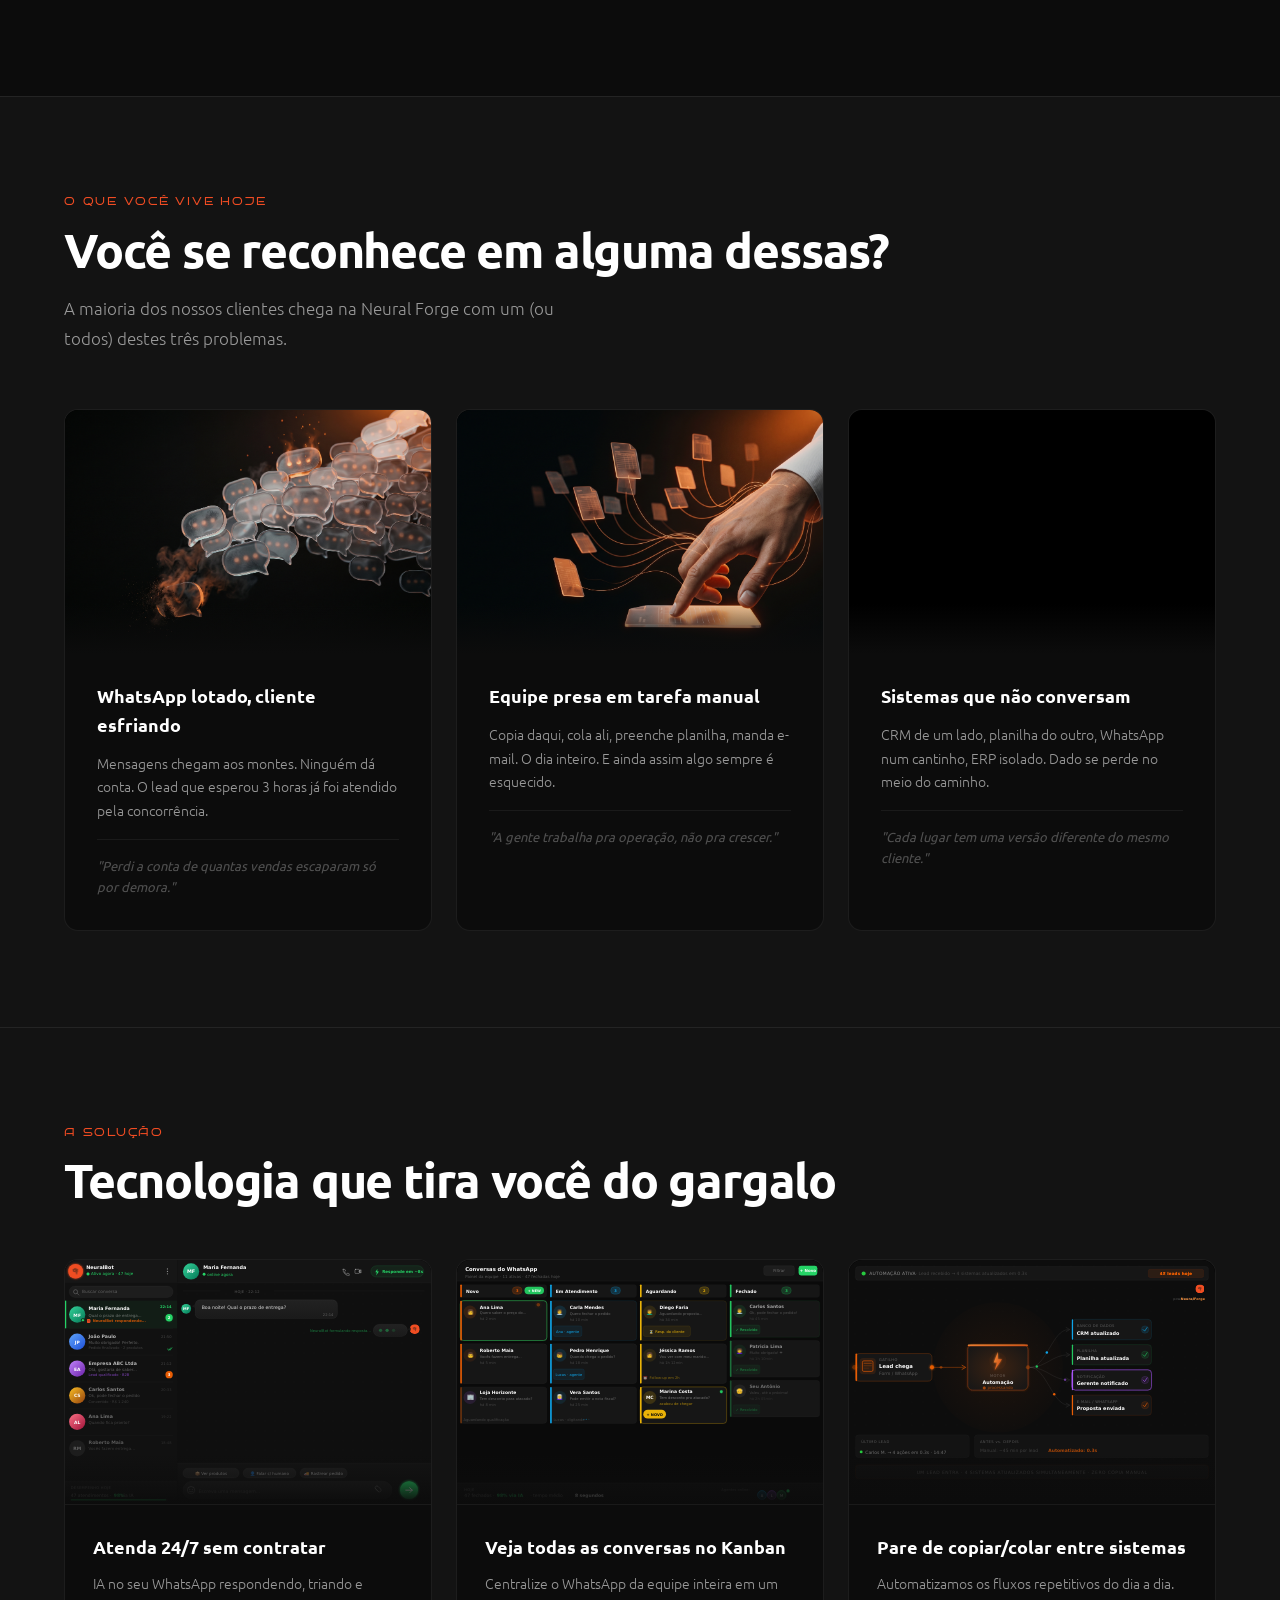
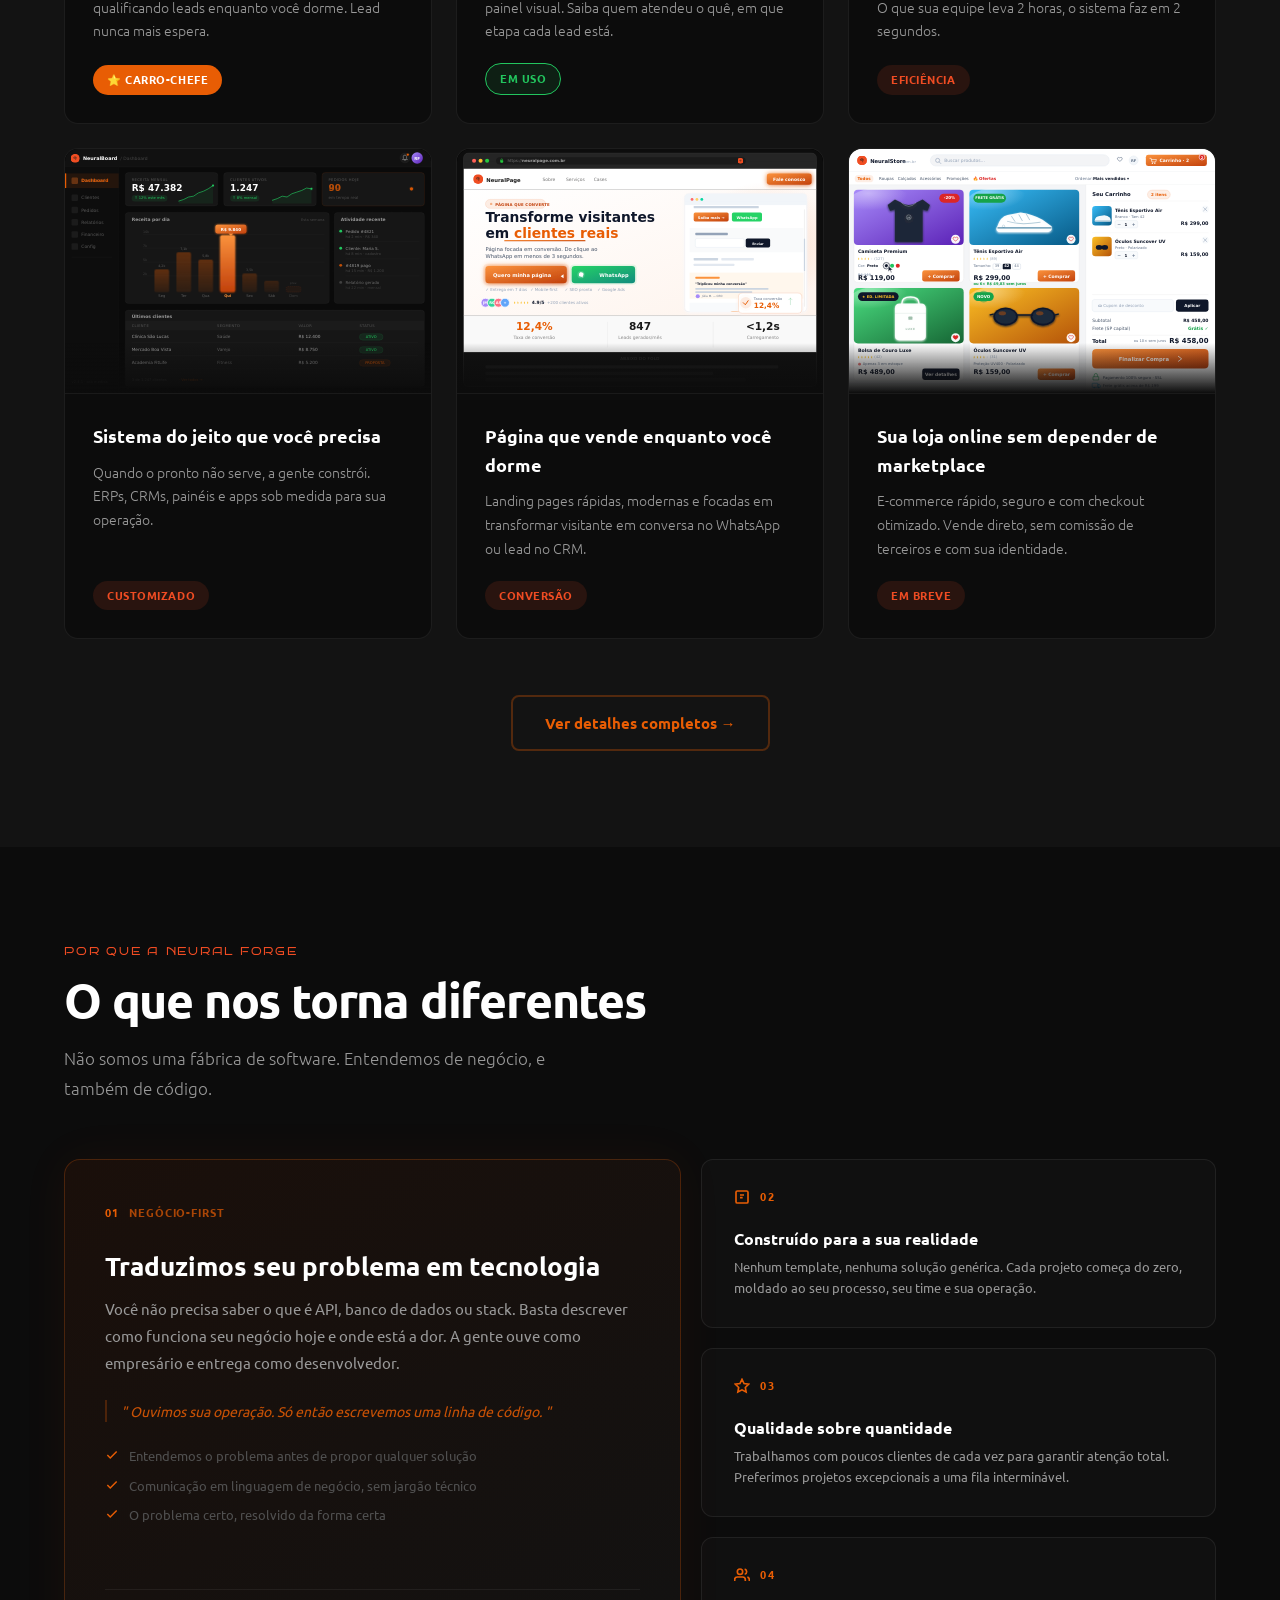
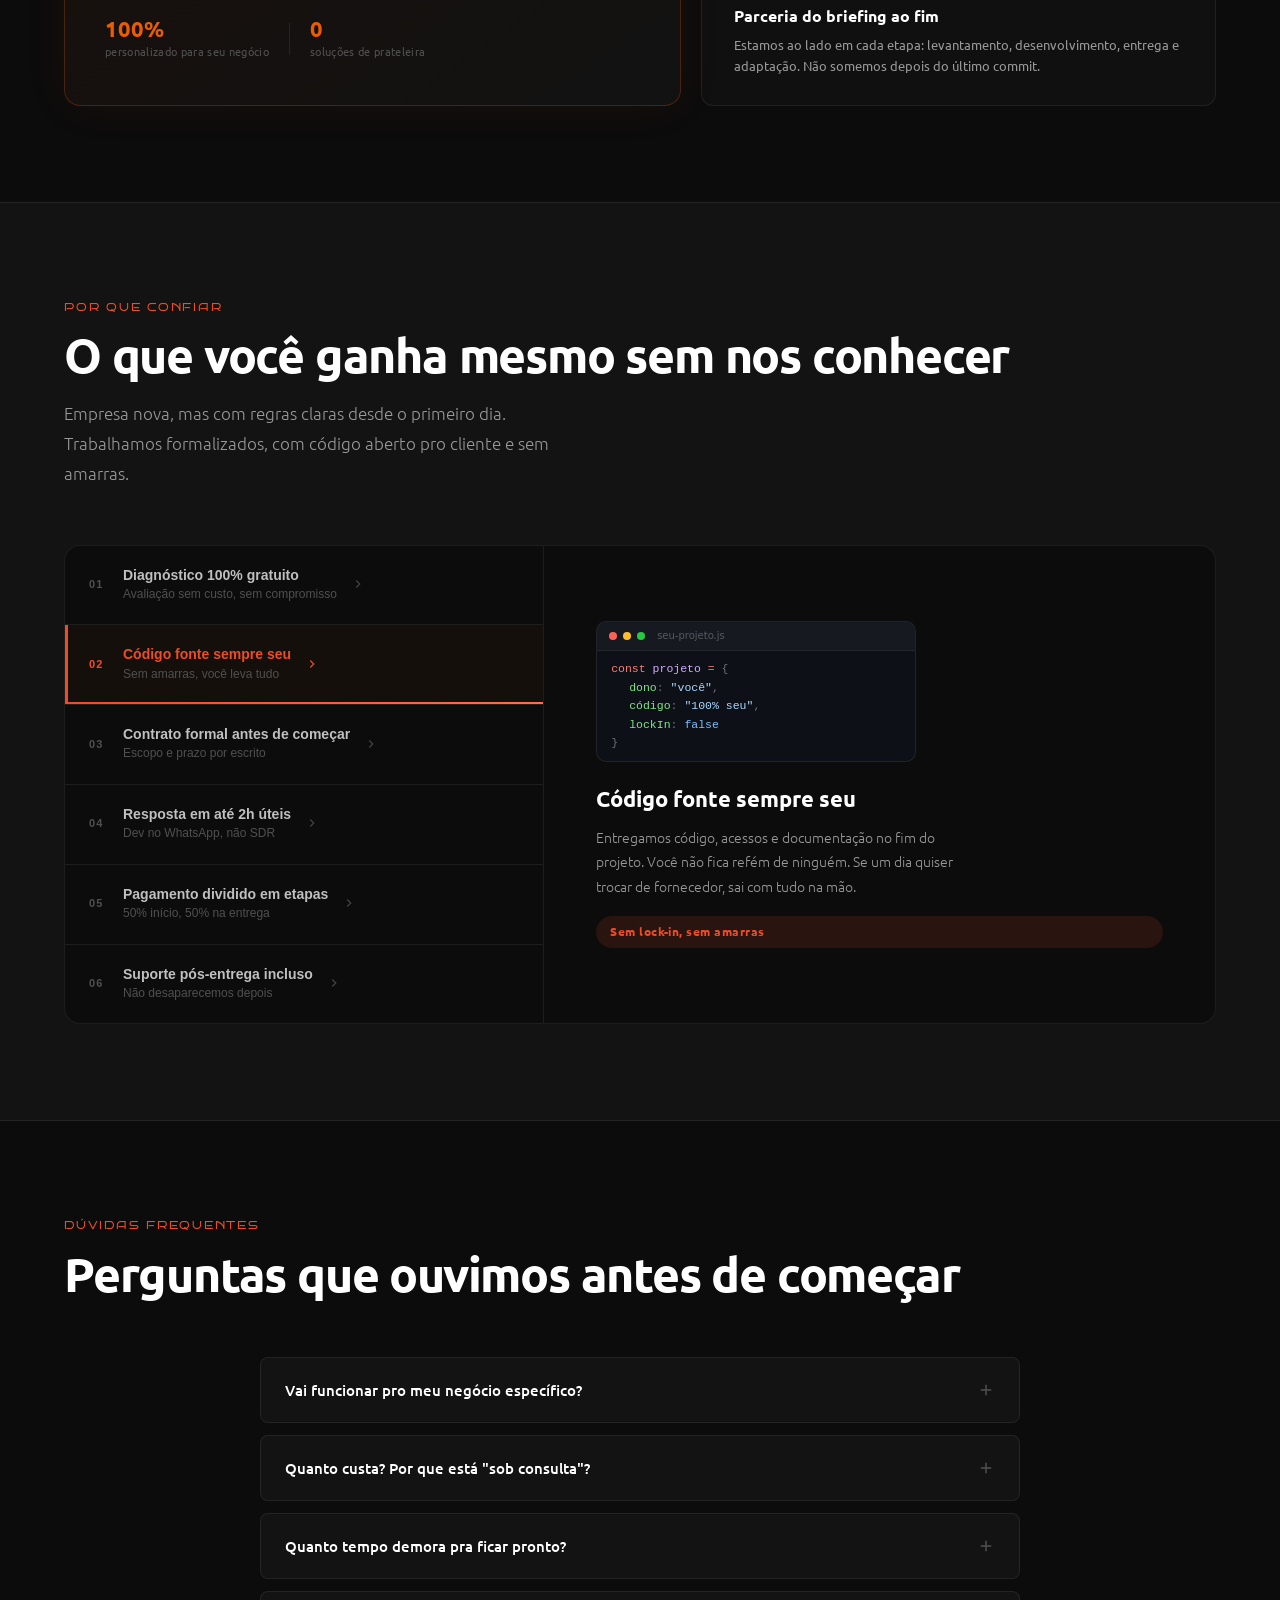
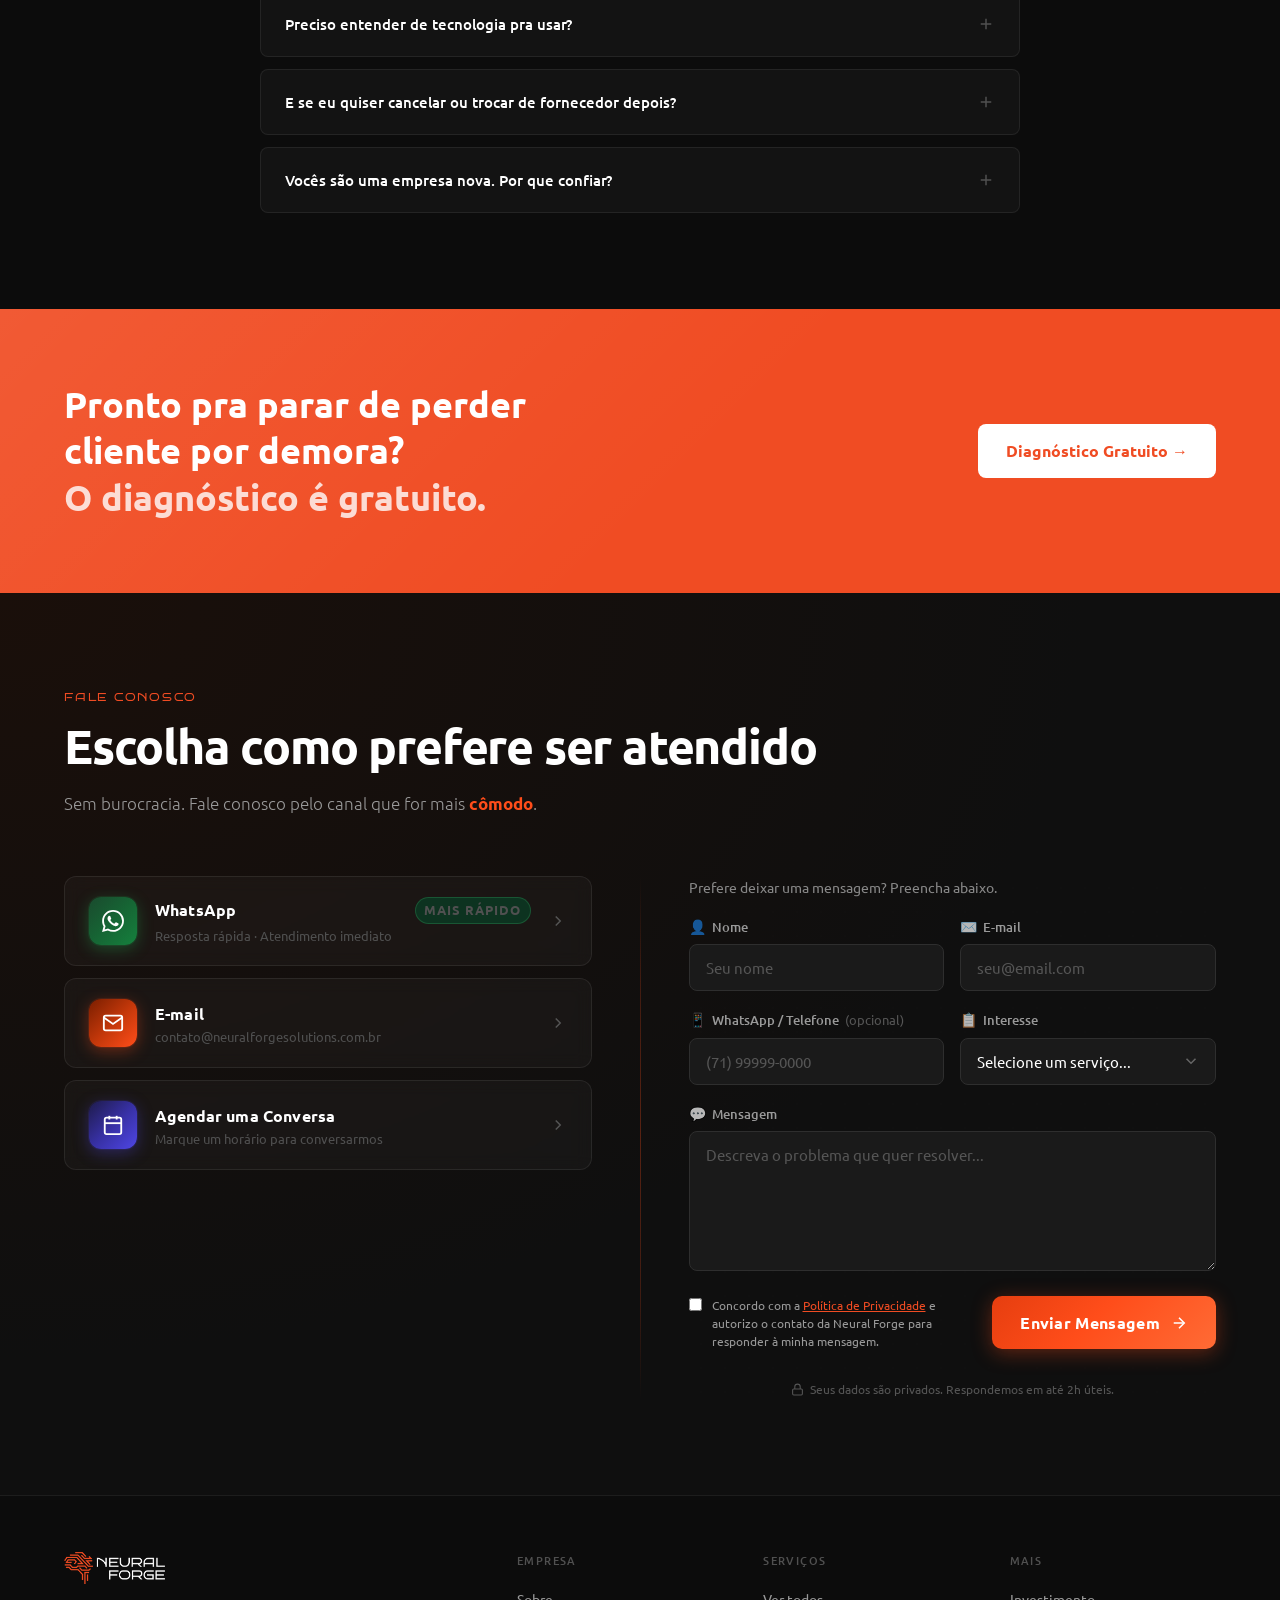
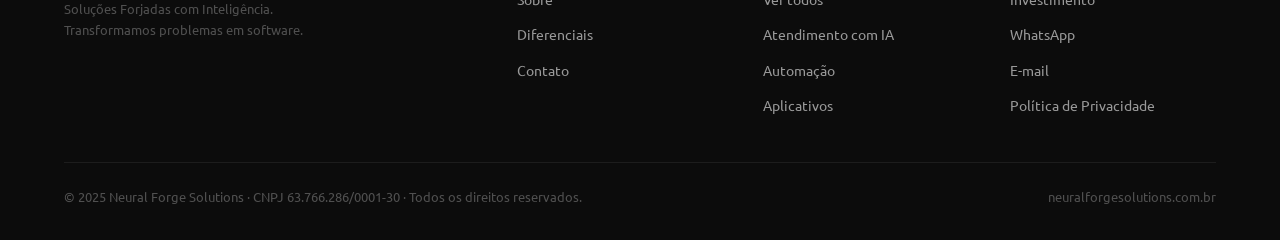
==== commit a32bbfe2: "feat: renomeia aba Preços para Investimento em toda a navegação" ====
--- a/index.html
+++ b/index.html
@@ -157,6 +157,7 @@
         <li><a href="index.html#sobre">Sobre</a></li>
         <li><a href="index.html#solucoes">Soluções</a></li>
         <li><a href="servicos.html">Serviços</a></li>
+        <li><a href="precos.html">Investimento</a></li>
         <li><a href="index.html#contato" class="nav-cta">Fale Conosco</a></li>
       </ul>
       <button class="hamburger" id="hamburger" aria-label="Menu">
@@ -2594,7 +2595,7 @@
       </div>
       <div class="footer-col"><h4>Empresa</h4><ul><li><a href="#sobre">Sobre</a></li><li><a href="#diferenciais">Diferenciais</a></li><li><a href="#contato">Contato</a></li></ul></div>
       <div class="footer-col"><h4>Serviços</h4><ul><li><a href="servicos.html">Ver todos</a></li><li><a href="servicos.html#ia">Atendimento com IA</a></li><li><a href="servicos.html#automacao">Automação</a></li><li><a href="servicos.html#apps">Aplicativos</a></li></ul></div>
-      <div class="footer-col"><h4>Mais</h4><ul><li><a href="https://wa.me/5571993866628?text=Ol%C3%A1%2C%20vim%20do%20site%20e%20quero%20um%20diagn%C3%B3stico%20gratuito%20do%20meu%20neg%C3%B3cio.">WhatsApp</a></li><li><a href="mailto:contato@neuralforgesolutions.com.br">E-mail</a></li><li><a href="politica-privacidade.html">Política de Privacidade</a></li></ul></div>
+      <div class="footer-col"><h4>Mais</h4><ul><li><a href="precos.html">Investimento</a></li><li><a href="https://wa.me/5571993866628?text=Ol%C3%A1%2C%20vim%20do%20site%20e%20quero%20um%20diagn%C3%B3stico%20gratuito%20do%20meu%20neg%C3%B3cio.">WhatsApp</a></li><li><a href="mailto:contato@neuralforgesolutions.com.br">E-mail</a></li><li><a href="politica-privacidade.html">Política de Privacidade</a></li></ul></div>
     </div>
     <div class="footer-bottom">
       <p>© 2025 Neural Forge Solutions · CNPJ 63.766.286/0001-30 · Todos os direitos reservados.</p>
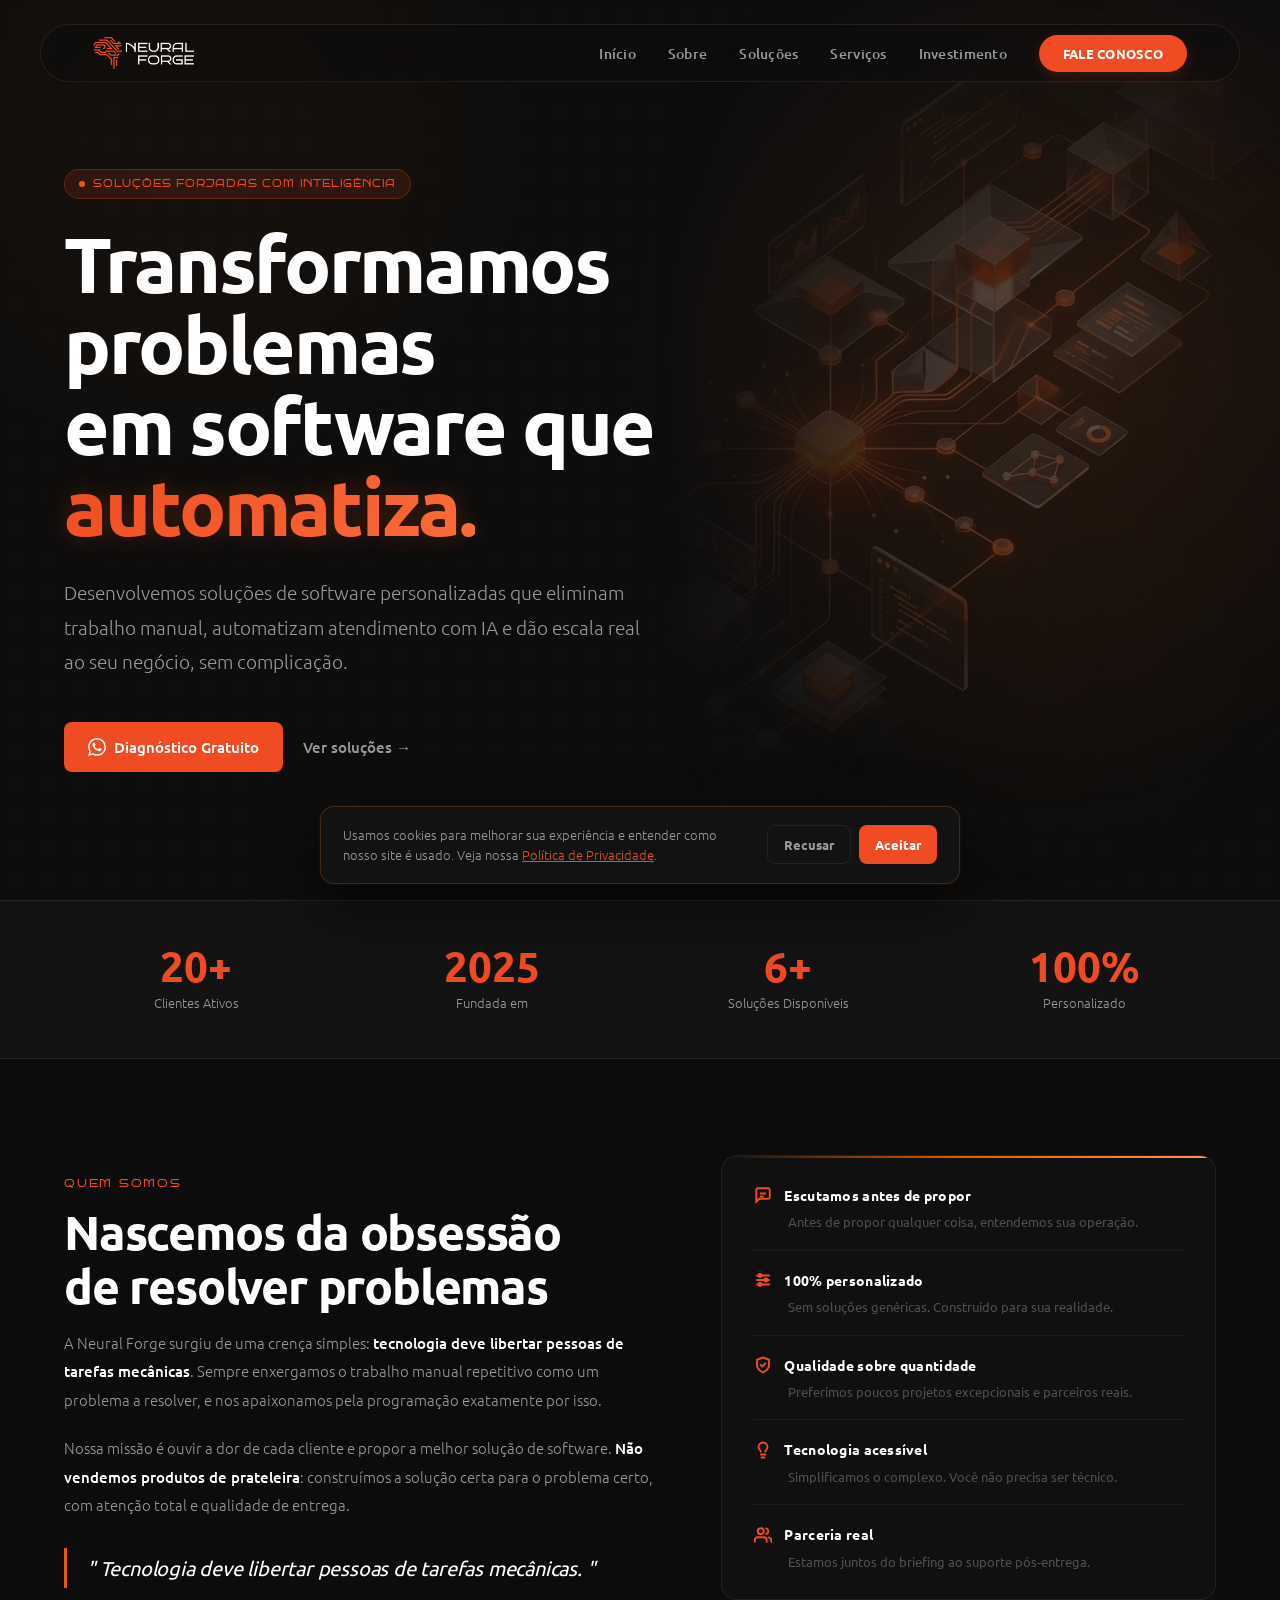
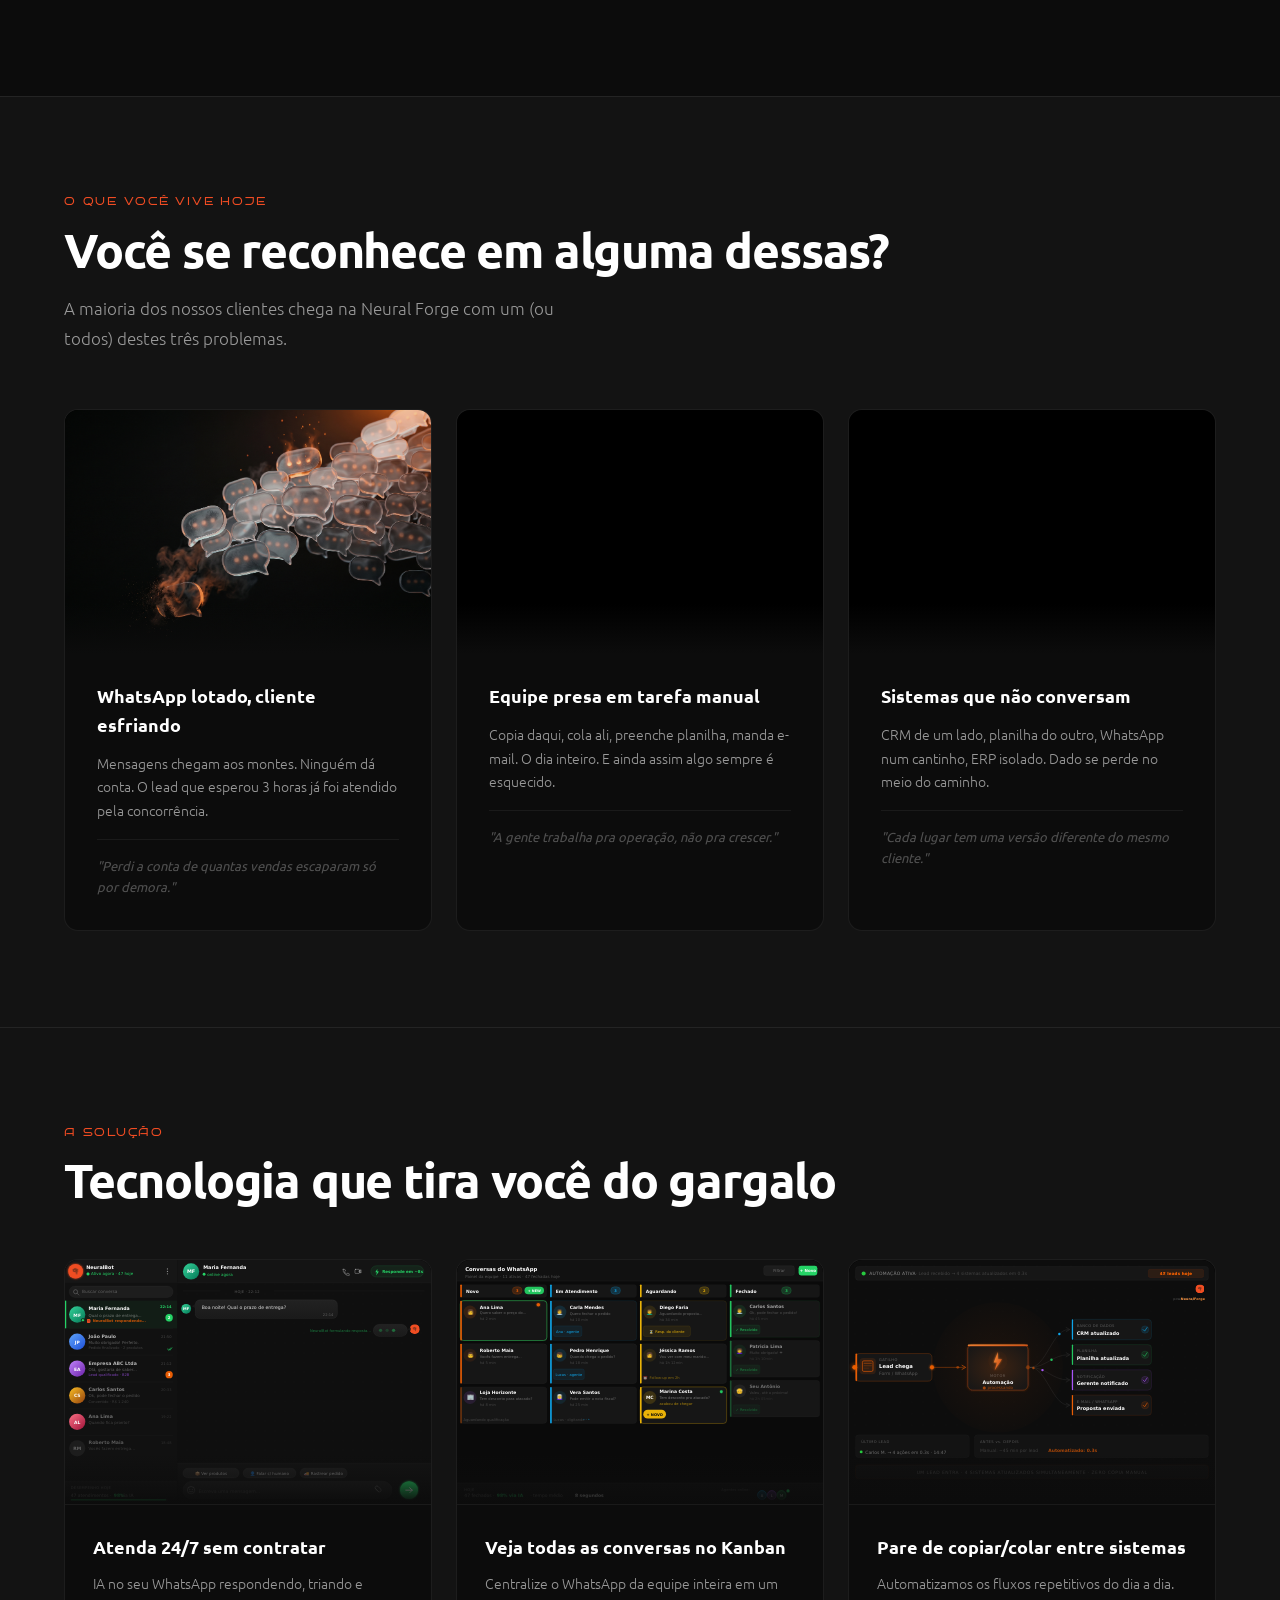
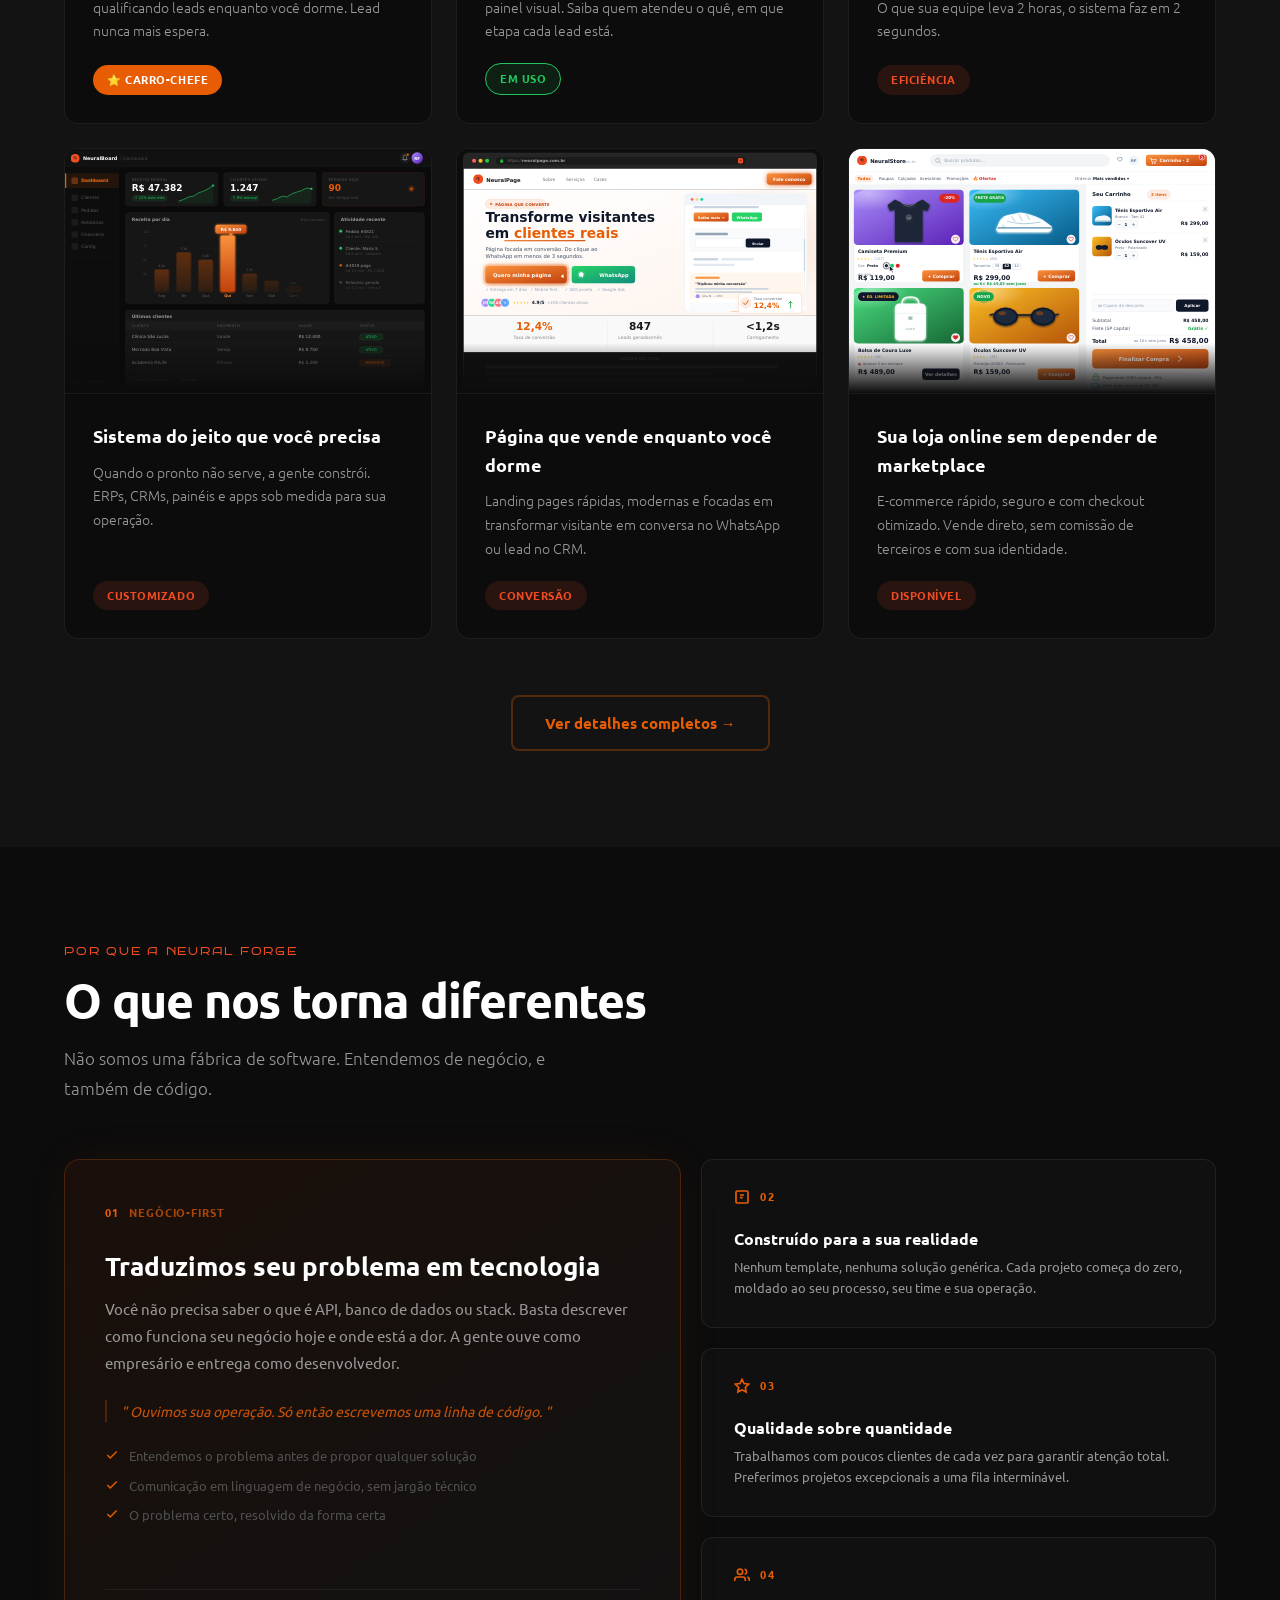
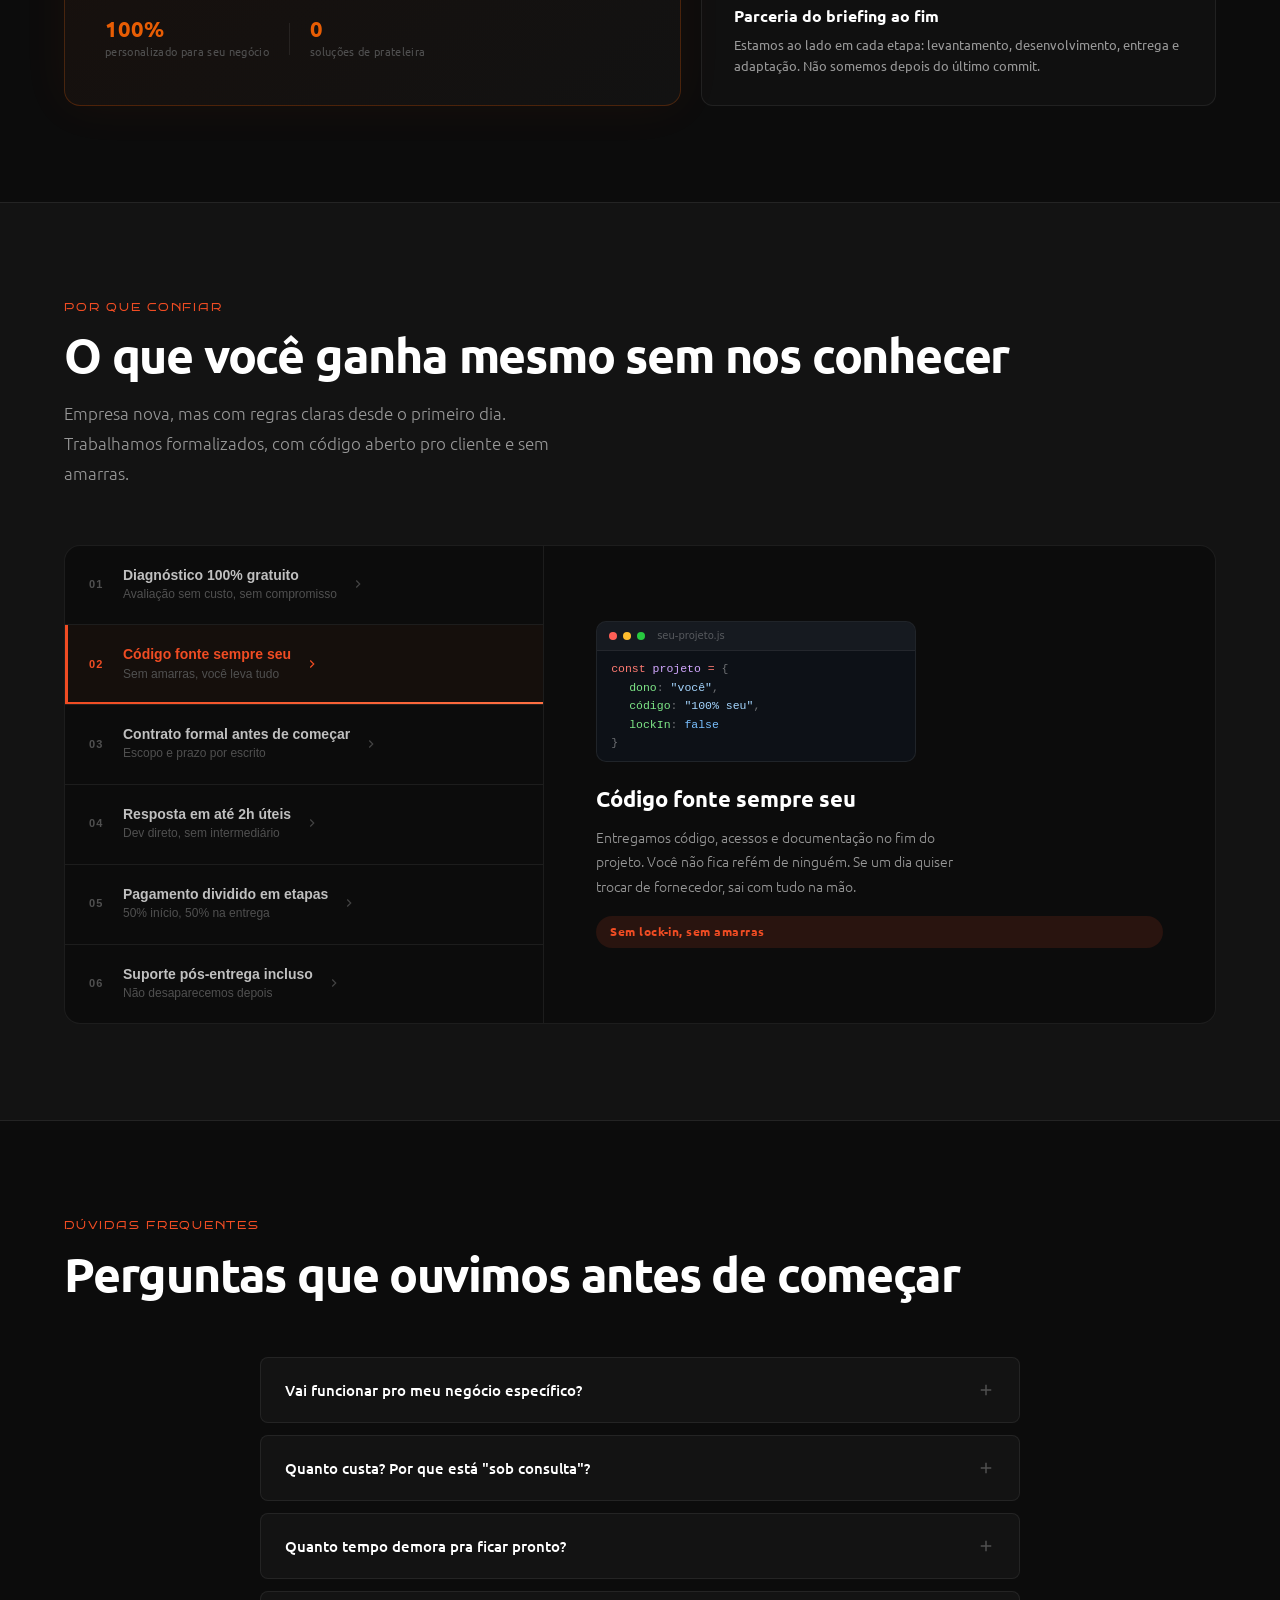
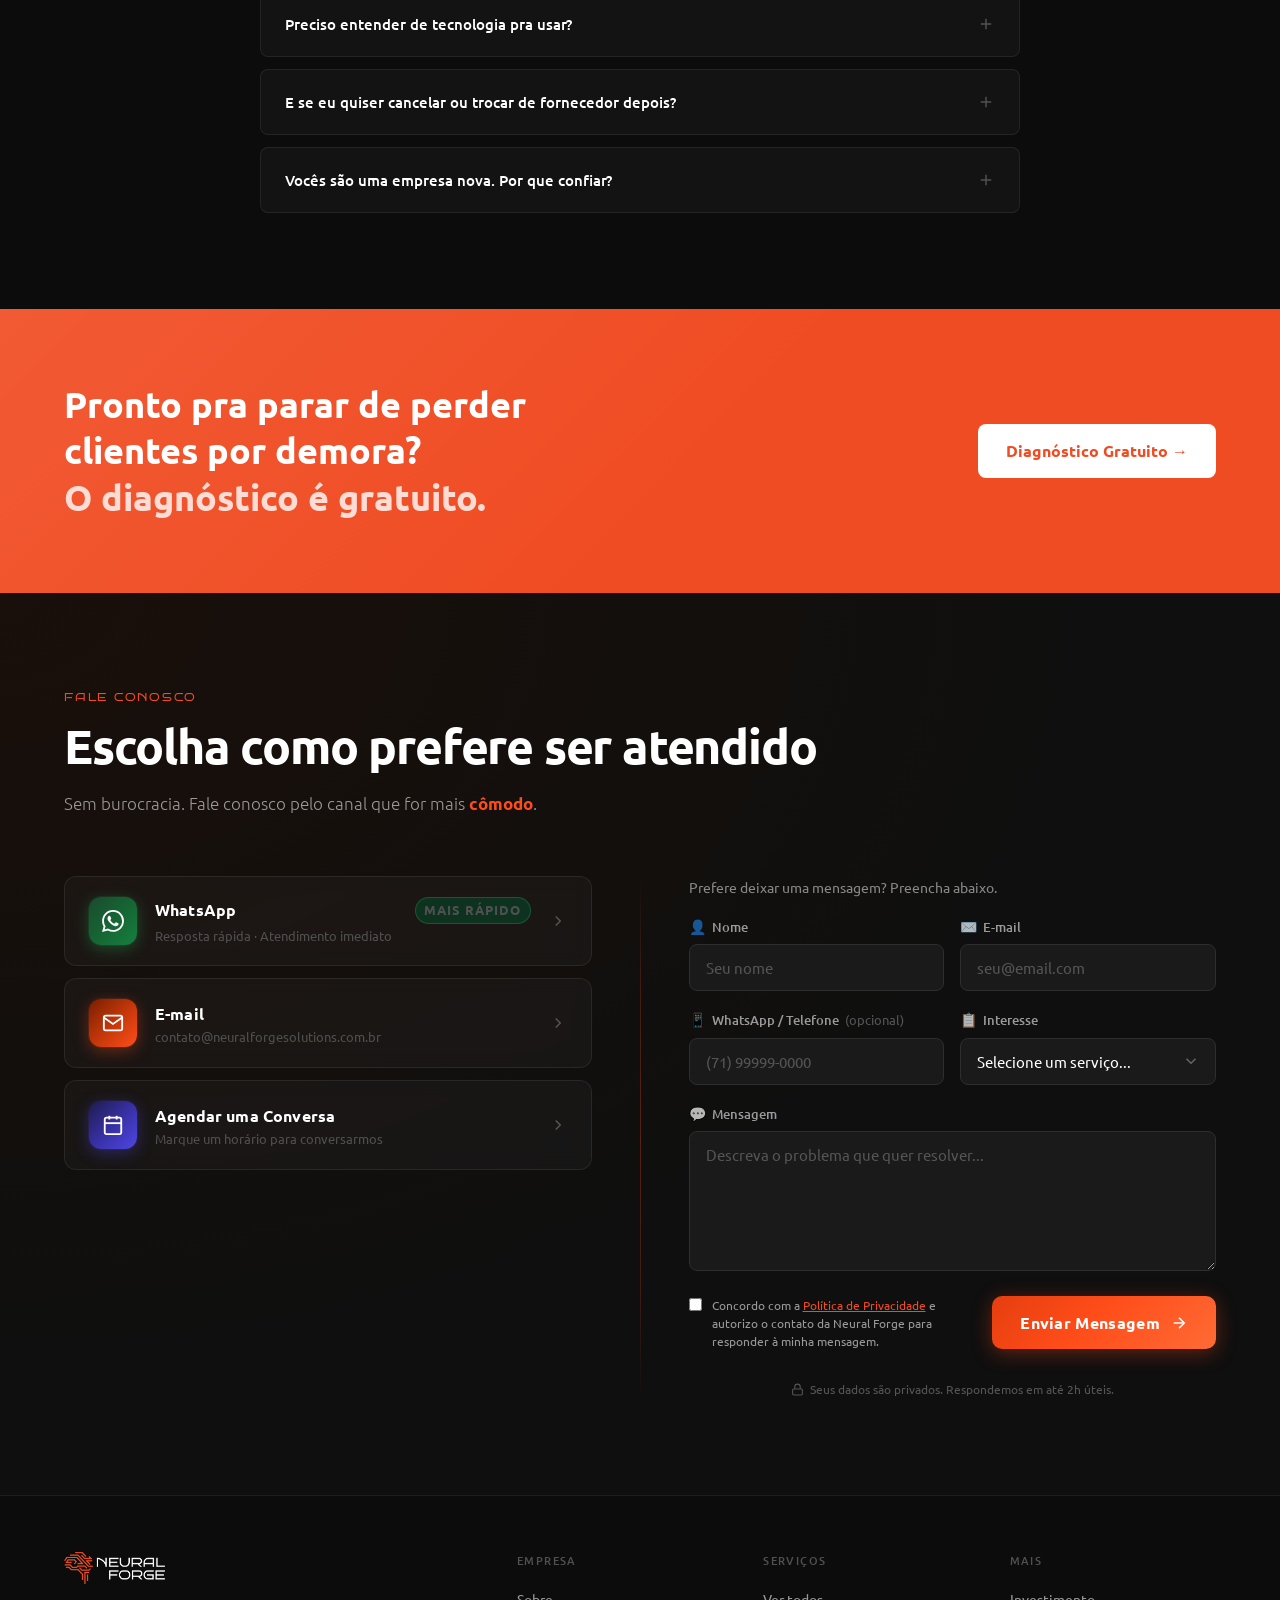
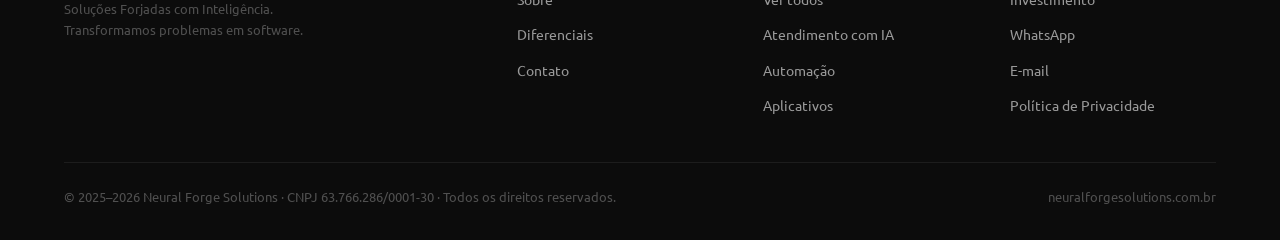
==== commit a44a01c0: "fix: checkup — copyright 2025–2026, gramática, jargão SDR, tag DISPONÍVEL - Todos os footers: © 2025" ====
--- a/index.html
+++ b/index.html
@@ -2022,7 +2022,7 @@
           <h3>Sua loja online sem depender de marketplace</h3>
           <p>E-commerce rápido, seguro e com checkout otimizado. Vende direto, sem comissão de terceiros e com sua identidade.</p>
           <div class="s-card-footer">
-            <span class="s-tag">EM BREVE</span>
+            <span class="s-tag">DISPONÍVEL</span>
             <a href="servicos.html#ecommerce" class="s-details">Ver detalhes →</a>
           </div>
         </div>
@@ -2188,12 +2188,12 @@
             <span class="ttb-num">04</span>
             <div class="ttb-info">
               <strong>Resposta em até 2h úteis</strong>
-              <span>Dev no WhatsApp, não SDR</span>
+              <span>Dev direto, sem intermediário</span>
             </div>
             <svg class="ttb-chevron" width="14" height="14" viewBox="0 0 24 24" fill="none" stroke="currentColor" stroke-width="2"><polyline points="9 18 15 12 9 6"/></svg>
           </div>
           <div class="ttb-mob-panel">
-            <p>WhatsApp ativo. Quem responde é quem programa, não um robô de SDR sem contexto.</p>
+            <p>WhatsApp ativo. Quem responde é quem programa, não um atendente de script sem contexto.</p>
             <span class="tps-tag">Dev direto, sem intermediário</span>
           </div>
           <div class="trust-tab-bar" aria-hidden="true"></div>
@@ -2330,7 +2330,7 @@
             </div>
           </div>
           <h3>Resposta em até 2h úteis</h3>
-          <p>WhatsApp ativo durante o horário comercial. Quem responde é quem programa, não um robô de SDR sem contexto. Você fala direto com quem resolve.</p>
+          <p>WhatsApp ativo durante o horário comercial. Quem responde é quem programa, não um atendente de script sem contexto. Você fala direto com quem resolve.</p>
           <span class="tps-tag">Dev direto, sem intermediário</span>
         </div>
 
@@ -2462,7 +2462,7 @@
 <div class="cta-band">
   <div class="wrap">
     <div class="cta-band-inner">
-      <h2>Pronto pra parar de perder cliente por demora?<br><em>O diagnóstico é gratuito.</em></h2>
+      <h2>Pronto pra parar de perder clientes por demora?<br><em>O diagnóstico é gratuito.</em></h2>
       <div class="btns">
         <a href="https://wa.me/5571993866628?text=Ol%C3%A1%2C%20vim%20do%20site%20e%20quero%20um%20diagn%C3%B3stico%20gratuito%20do%20meu%20neg%C3%B3cio." class="btn btn-white" style="font-size:16px;padding:14px 28px;" data-cta="ctaband-diagnostico">Diagnóstico Gratuito →</a>
       </div>
@@ -2598,7 +2598,7 @@
       <div class="footer-col"><h4>Mais</h4><ul><li><a href="precos.html">Investimento</a></li><li><a href="https://wa.me/5571993866628?text=Ol%C3%A1%2C%20vim%20do%20site%20e%20quero%20um%20diagn%C3%B3stico%20gratuito%20do%20meu%20neg%C3%B3cio.">WhatsApp</a></li><li><a href="mailto:contato@neuralforgesolutions.com.br">E-mail</a></li><li><a href="politica-privacidade.html">Política de Privacidade</a></li></ul></div>
     </div>
     <div class="footer-bottom">
-      <p>© 2025 Neural Forge Solutions · CNPJ 63.766.286/0001-30 · Todos os direitos reservados.</p>
+      <p>© 2025–2026 Neural Forge Solutions · CNPJ 63.766.286/0001-30 · Todos os direitos reservados.</p>
       <p>neuralforgesolutions.com.br</p>
     </div>
   </div>
